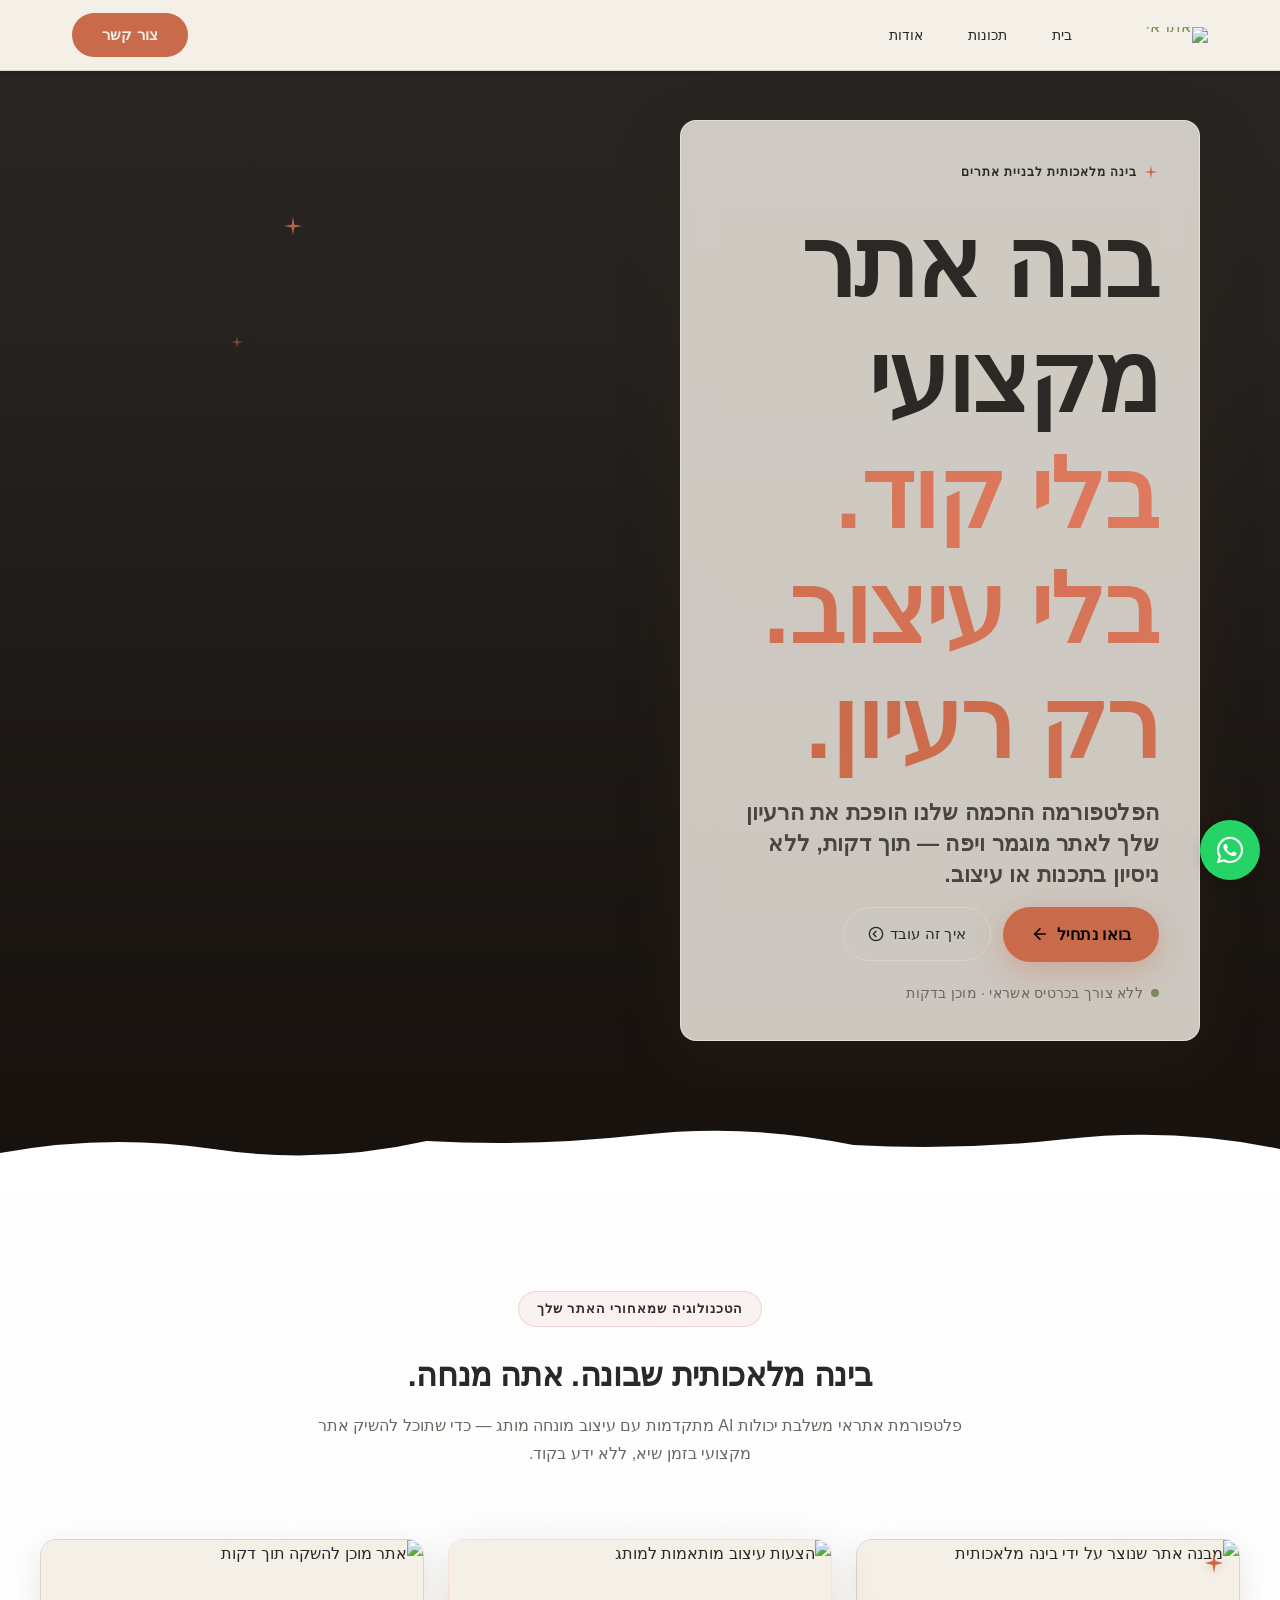
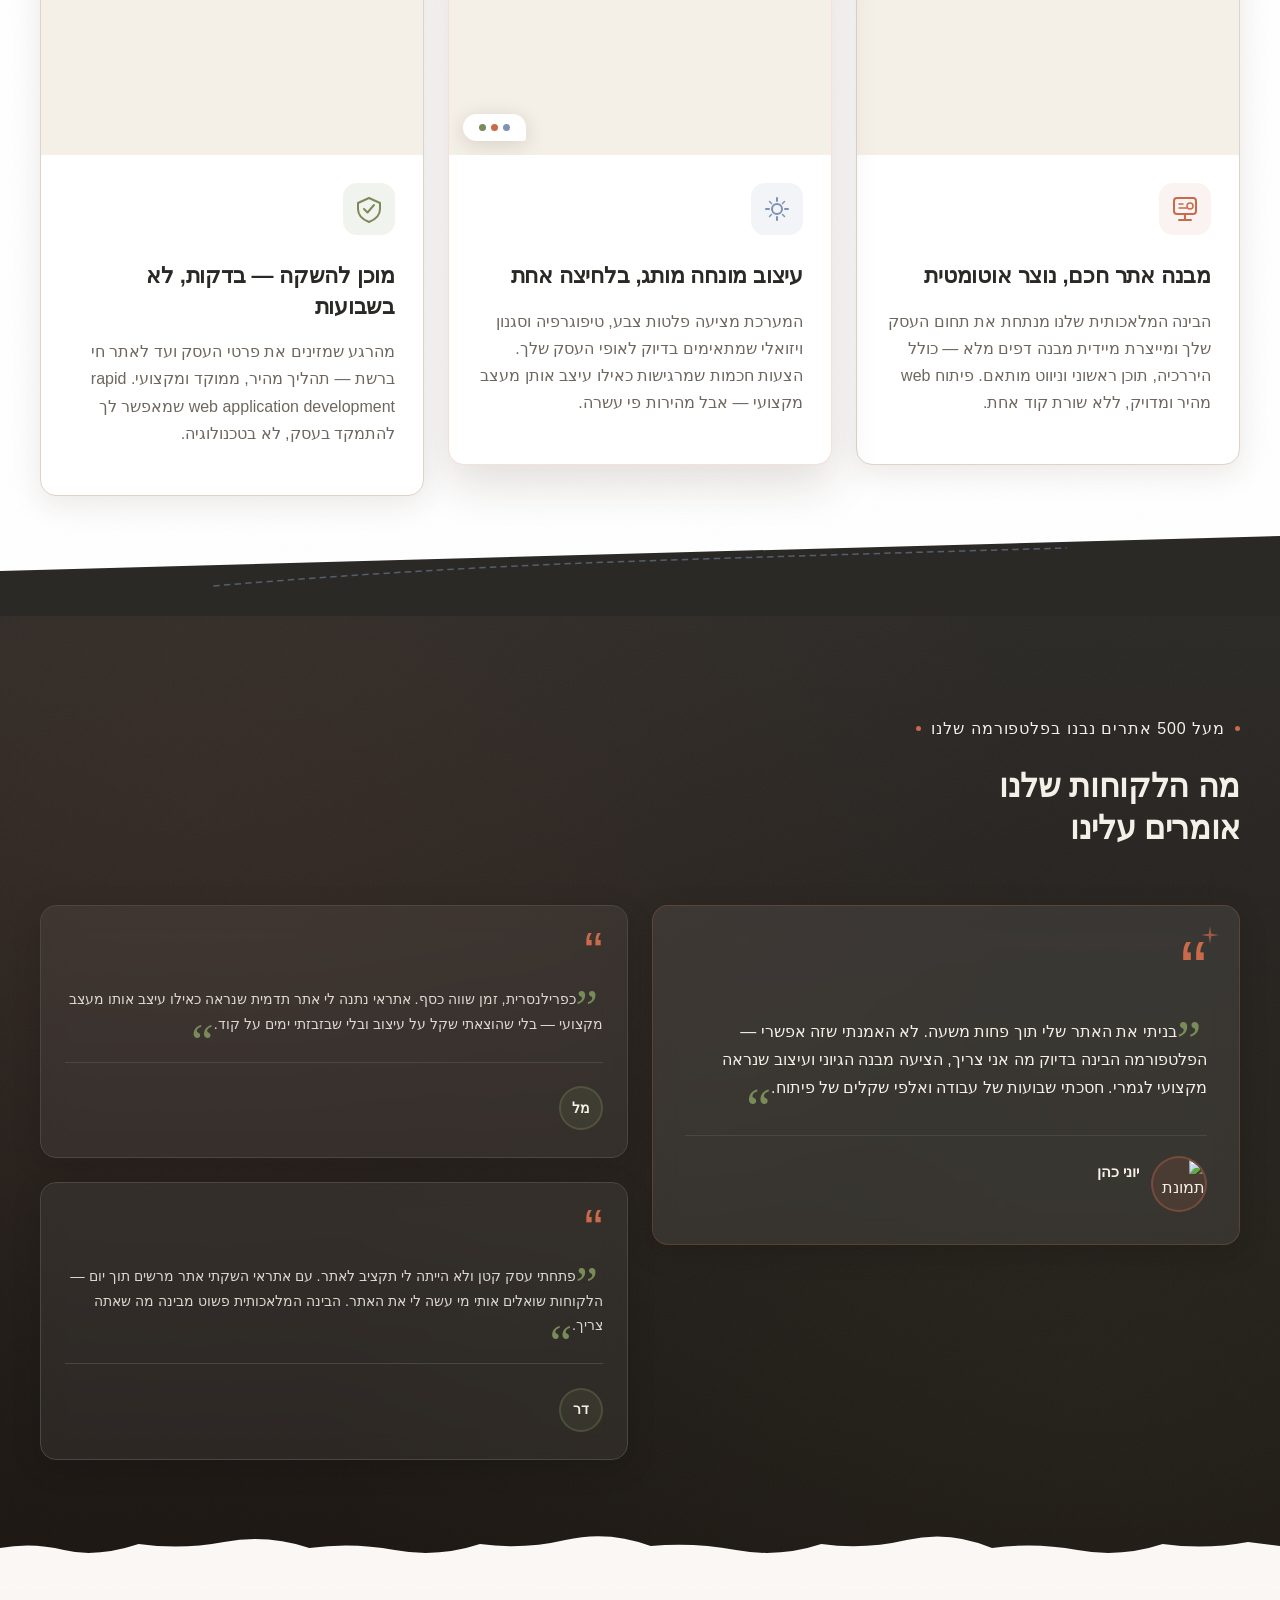
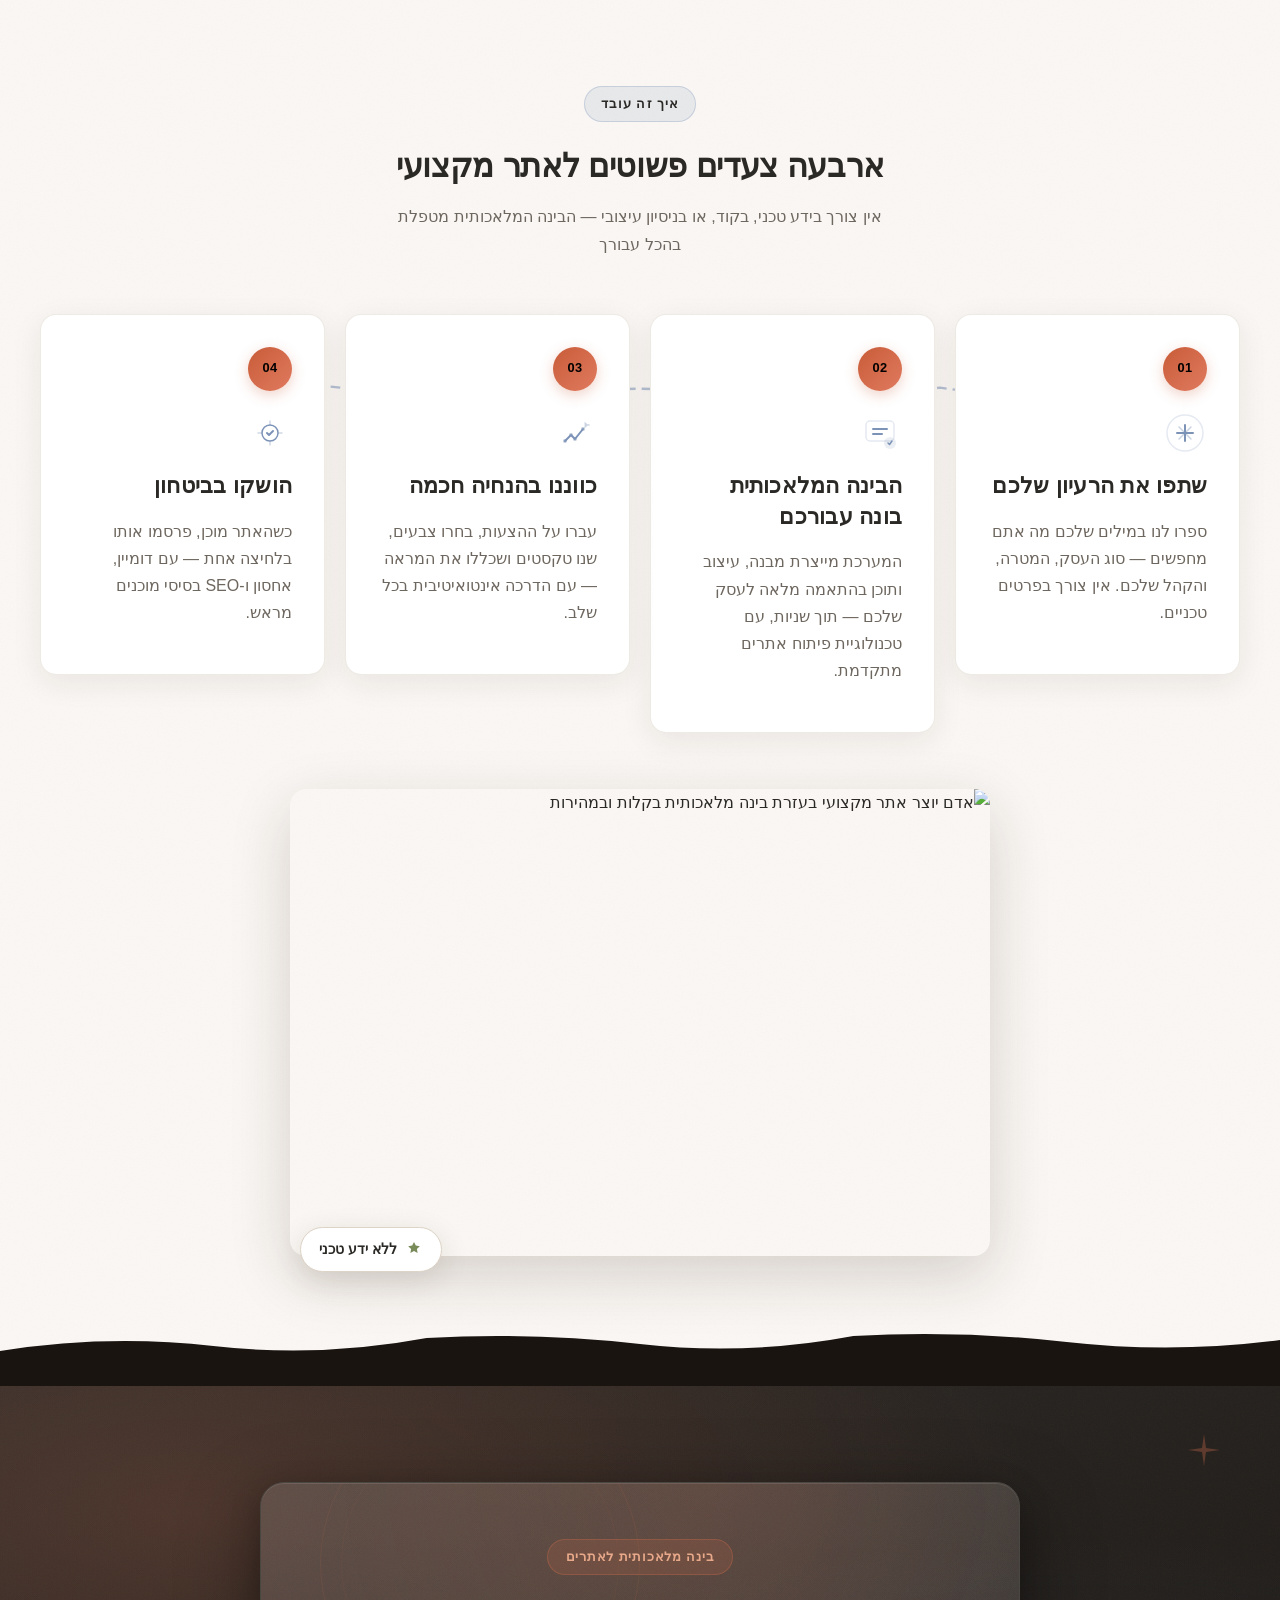
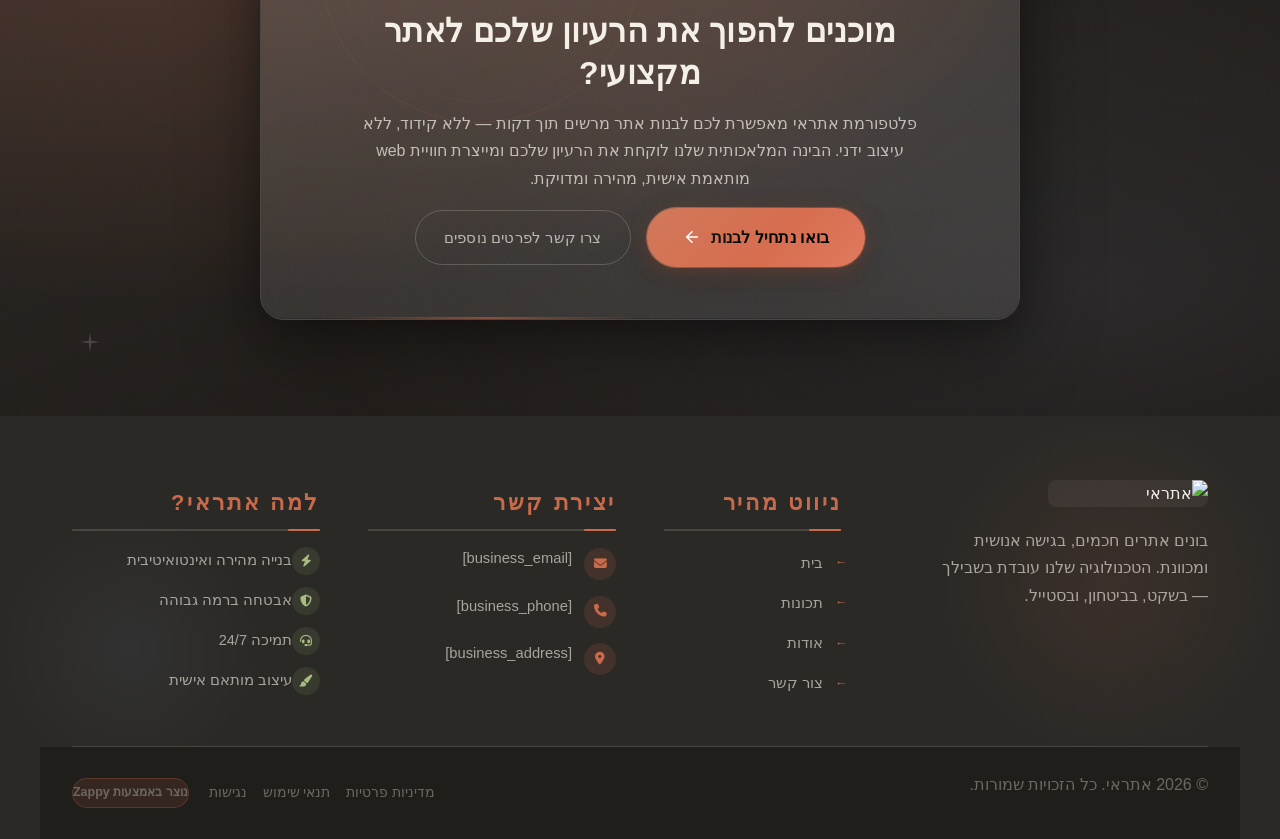
==== public/index.html @ 0da0500b "Background sync: Progressive GitHub Sync" ====
<!doctype html><html dir="rtl" lang="he"><head><meta charset="UTF-8"><meta content="width=device-width,initial-scale=1" name="viewport"><meta content="index, follow" name="robots"><title>angular web development — אתראי</title><meta content="אתראי משנה את עולם פיתוח האתרים עם בינה מלאכותית מתקדמת. צור אתר מקצועי במהירות מדהימה ללא קידוד, ללא עיצוב ידני — פשוט תן לטכנולוגיה לעבוד בשבילך!" name="description"><meta content="angular web development, פיתוח אתרים בינה מלאכותית, יצירת אתר אוטומטית, tech stack for web development, פלטפורמת בניית אתרים" name="keywords"><link href="/assets/favicon.ico" rel="icon" type="image/x-icon"><link href="/assets/favicon-16x16.png" rel="icon" type="image/png" sizes="16x16"><link href="/assets/favicon-32x32.png" rel="icon" type="image/png" sizes="32x32"><link href="/assets/favicon-48x48.png" rel="icon" type="image/png" sizes="48x48"><link href="/assets/favicon-192x192.png" rel="icon" type="image/png" sizes="192x192"><link href="/assets/favicon-512x512.png" rel="icon" type="image/png" sizes="512x512"><link href="/assets/apple-touch-icon.png" rel="apple-touch-icon"><script>!function(){"use strict";var t="c0a4a79d-274f-4b8f-ad15-f17baa7ba962",e="https://api.zappy5.com/api/analytics/track",a=18e5,n=2592e6,o=!0,i=!0,r=!0;var s=function(){var e="zappy_visitor_"+t,a=null;try{if(a=localStorage.getItem(e)){var o=JSON.parse(a),i=Date.now();if(i-o.created<n)return o.lastSeen=i,localStorage.setItem(e,JSON.stringify(o)),o.id}}catch(t){console.warn("Zappy Analytics: LocalStorage not available")}var r="zv_"+Date.now()+"_"+Math.random().toString(36).substr(2,9);try{localStorage.setItem(e,JSON.stringify({id:r,created:Date.now(),lastSeen:Date.now()}))}catch(t){}return r}(),c=function(){var e="zappy_session_"+t,n=null;try{if(n=sessionStorage.getItem(e)){var o=JSON.parse(n),i=Date.now();if(i-o.timestamp<a)return o.timestamp=i,sessionStorage.setItem(e,JSON.stringify(o)),o.id}}catch(t){console.warn("Zappy Analytics: SessionStorage not available")}var r="zs_"+Date.now()+"_"+Math.random().toString(36).substr(2,9);try{sessionStorage.setItem(e,JSON.stringify({id:r,timestamp:Date.now()}))}catch(t){}return r}();function l(a,n){n=n||{};var o={website_id:t,event_type:a,page_path:window.location.pathname,referrer:document.referrer||"direct",visitor_id:s,session_id:c,metadata:n};if(navigator.sendBeacon){var i=new Blob([JSON.stringify(o)],{type:"application/json"});navigator.sendBeacon(e,i)}else fetch(e,{method:"POST",headers:{"Content-Type":"application/json"},body:JSON.stringify(o),keepalive:!0}).catch(function(t){console.warn("Zappy Analytics: Failed to track event",t)})}o&&l("pageview",{title:document.title,url:window.location.href}),i&&document.addEventListener("click",function(t){var e=t.target;if("BUTTON"===e.tagName||e.closest("button")){var a="BUTTON"===e.tagName?e:e.closest("button");l("click",{element:"button",text:a.textContent.trim().substring(0,100),id:a.id||null,class:a.className||null})}else if("A"===e.tagName||e.closest("a")){var n="A"===e.tagName?e:e.closest("a");l("navigation",{element:"link",text:n.textContent.trim().substring(0,100),href:n.href,external:n.hostname!==window.location.hostname})}},!0),r&&document.addEventListener("submit",function(t){var e=t.target;l("form_submit",{form_id:e.id||null,form_name:e.name||null,form_action:e.action||null,form_method:e.method||"GET"})},!0);var d=Date.now();window.addEventListener("beforeunload",function(){l("page_unload",{time_on_page:Math.floor((Date.now()-d)/1e3),page_path:window.location.pathname})}),window.zappyAnalytics={track:l,getVisitorId:function(){return s},getSessionId:function(){return c}}}()</script><meta content="angular web development — אתראי" property="og:title"><meta content="אתראי משנה את עולם פיתוח האתרים עם בינה מלאכותית מתקדמת. צור אתר מקצועי במהירות מדהימה ללא קידוד, ללא עיצוב ידני — פשוט תן לטכנולוגיה לעבוד בשבילך!" property="og:description"><meta content="summary_large_image" name="twitter:card"><meta content="angular web development — אתראי" name="twitter:title"><meta content="אתראי משנה את עולם פיתוח האתרים עם בינה מלאכותית מתקדמת. צור אתר מקצועי במהירות מדהימה ללא קידוד, ללא עיצוב ידני — פשוט תן לטכנולוגיה לעבוד בשבילך!" name="twitter:description"><meta content="website" property="og:type"><meta content="he_IL" property="og:locale"><link href="https://cdnjs.cloudflare.com/ajax/libs/font-awesome/6.4.0/css/all.min.css" rel="stylesheet"><style>.skip-link{position:absolute;top:0;left:0;transform:translateY(-200%);padding:12px 18px;background:var(--bg-dark,#1a1a1a);color:var(--text-light,#fff);font-weight:600;border-radius:0 0 8px 0;z-index:10000}.skip-link:focus{transform:none;outline:2px solid var(--ring,#fff);outline-offset:2px}:focus-visible{outline:2px solid var(--ring,currentColor);outline-offset:3px}</style><link href="/assets/favicon.ico" rel="icon" type="image/x-icon"><link href="/assets/favicon-16x16.png" rel="icon" type="image/png" sizes="16x16"><link href="/assets/favicon-32x32.png" rel="icon" type="image/png" sizes="32x32"><link href="/assets/favicon-48x48.png" rel="icon" type="image/png" sizes="48x48"><link href="/assets/favicon-192x192.png" rel="icon" type="image/png" sizes="192x192"><link href="/assets/favicon-512x512.png" rel="icon" type="image/png" sizes="512x512"><link href="/assets/apple-touch-icon.png" rel="apple-touch-icon"><link href="https://cdn.jsdelivr.net/npm/vanilla-cookieconsent@3/dist/cookieconsent.css" rel="stylesheet"><script src="https://cdn.jsdelivr.net/npm/vanilla-cookieconsent@3/dist/cookieconsent.umd.js"></script><script src="https://cdn.jsdelivr.net/gh/mickidum/acc_toolbar/acctoolbar/acctoolbar.min.js"></script><link href="/styles.css" rel="stylesheet"><style id="zappy-dropdown-submenu-styles">#navMenu li:has(.sub-menu),.nav-menu li:has(.sub-menu),.navbar li:has(.sub-menu),nav li:has(.sub-menu){position:relative}#navMenu .sub-menu,.nav-menu .sub-menu,.navbar .sub-menu,nav .sub-menu{display:block!important;position:absolute!important;top:100%;left:0;min-width:220px;background:#fff;border-radius:8px;box-shadow:0 8px 25px rgba(0,0,0,.15);padding:8px 0;opacity:0;visibility:hidden;transform:translateY(10px);transition:all .3s ease;z-index:1000;list-style:none;pointer-events:none}#navMenu li:hover>.sub-menu,.nav-menu li:hover>.sub-menu,.navbar li:hover>.sub-menu,nav li:hover>.sub-menu{opacity:1!important;visibility:visible!important;transform:translateY(0)!important;pointer-events:auto!important}.sub-menu li{list-style:none;margin:0;padding:0}.sub-menu a{display:block!important;padding:10px 16px!important;color:var(--text-dark,#333)!important;font-weight:500;text-decoration:none;white-space:nowrap;transition:background-color .2s}.sub-menu .zappy-nav-child>a{padding-left:28px!important;font-size:.9em!important;opacity:.85!important}[dir=rtl] .sub-menu .zappy-nav-child>a,html[lang=ar] .sub-menu .zappy-nav-child>a,html[lang=he] .sub-menu .zappy-nav-child>a{padding-left:10px!important;padding-right:28px!important}.sub-menu .zappy-nav-parent>a{font-weight:600!important}.sub-menu a:hover{background-color:#f5f5f5}[dir=rtl] .nav-menu .sub-menu,[dir=rtl] .navbar .sub-menu,[dir=rtl] nav .sub-menu,html[lang=ar] .nav-menu .sub-menu,html[lang=ar] .navbar .sub-menu,html[lang=ar] nav .sub-menu,html[lang=he] .nav-menu .sub-menu,html[lang=he] .navbar .sub-menu,html[lang=he] nav .sub-menu{left:auto!important;right:0!important}.sub-menu:empty,.sub-menu:not(:has(li)):not(:has(> a)),.sub-menu:not(:has(li:not(.zappy-hidden-menu-item))):not(:has(> a)){display:none!important;opacity:0!important;visibility:hidden!important;pointer-events:none!important}li:has(.menu-group-title):hover>.sub-menu{opacity:1!important;visibility:visible!important;transform:translateY(0)!important;pointer-events:auto!important}#navMenu>li>.menu-group-title,.nav-menu>li>.menu-group-title{display:inline-block;padding:.5rem 1rem;cursor:default;user-select:none}@media (max-width:768px){#navMenu .sub-menu,.nav-menu .sub-menu,.navbar .sub-menu,nav .sub-menu{position:static!important;transform:none!important;box-shadow:none!important;background:0 0!important;max-height:0;overflow:hidden;opacity:0;visibility:hidden;transition:max-height .3s ease,opacity .3s ease;padding:0!important;border-radius:0!important}#navMenu .sub-menu.mobile-expanded,.nav-menu .sub-menu.mobile-expanded,.navbar .sub-menu.mobile-expanded{max-height:none!important;overflow-y:visible!important;opacity:1!important;visibility:visible!important;padding:8px 0 8px 16px!important}[dir=rtl] .sub-menu.mobile-expanded,html[lang=he] .sub-menu.mobile-expanded{padding:8px 16px 8px 0!important}#navMenu li:hover>.sub-menu,.nav-menu li:hover>.sub-menu,.navbar li:hover>.sub-menu,nav li:hover>.sub-menu{opacity:0;visibility:hidden;pointer-events:none}#navMenu li>.sub-menu.mobile-expanded,.nav-menu li>.sub-menu.mobile-expanded,.navbar li>.sub-menu.mobile-expanded,nav li>.sub-menu.mobile-expanded{opacity:1!important;visibility:visible!important;pointer-events:auto!important}#navMenu li:has(.sub-menu),.nav-menu li:has(.sub-menu),.navbar li:has(.sub-menu),nav li:has(.sub-menu){display:flex!important;flex-wrap:wrap!important;align-items:center!important;position:relative!important;min-height:44px!important}#navMenu li:has(.sub-menu)>a,.nav-menu li:has(.sub-menu)>a,.navbar li:has(.sub-menu)>a,nav li:has(.sub-menu)>a{flex:1!important;min-width:0!important}#navMenu li:has(.sub-menu)>.menu-group-title,.nav-menu li:has(.sub-menu)>.menu-group-title,.navbar li:has(.sub-menu)>.menu-group-title,nav li:has(.sub-menu)>.menu-group-title{flex:1!important;min-width:0!important;padding:0!important;line-height:inherit!important}#navMenu li:has(.sub-menu)>.sub-menu,.nav-menu li:has(.sub-menu)>.sub-menu,.navbar li:has(.sub-menu)>.sub-menu,nav li:has(.sub-menu)>.sub-menu{flex-basis:100%!important;width:100%!important}#navMenu li:has(.sub-menu)>a [class*=arrow],#navMenu li:has(.sub-menu)>a [class*=chevron],.nav-menu li:has(.sub-menu)>a .fa-angle-down,.nav-menu li:has(.sub-menu)>a .fa-chevron-down,.nav-menu li:has(.sub-menu)>a [class*=arrow],.nav-menu li:has(.sub-menu)>a [class*=chevron],nav li:has(.sub-menu)>a [class*=arrow],nav li:has(.sub-menu)>a [class*=chevron]{display:none!important;visibility:hidden!important}.mobile-submenu-toggle{display:flex!important;align-items:center!important;justify-content:center!important;width:44px!important;height:auto!important;background:0 0!important;border:none!important;cursor:pointer!important;color:var(--text-dark)!important;position:static!important;flex-shrink:0!important;align-self:stretch!important;z-index:2!important;padding:0!important;margin:0!important}.mobile-submenu-toggle::after{content:''!important;width:0!important;height:0!important;border-left:6px solid transparent!important;border-right:6px solid transparent!important;border-top:7px solid currentColor!important;transition:transform .3s ease!important}.mobile-submenu-toggle.expanded::after{transform:rotate(180deg)!important}.sub-menu a{padding:10px 0!important;display:block!important;color:var(--text-dark)!important;white-space:normal!important}.sub-menu .zappy-nav-child>a{padding-left:28px!important;font-size:.9em!important;opacity:.85!important}[dir=rtl] .sub-menu .zappy-nav-child>a,html[lang=ar] .sub-menu .zappy-nav-child>a,html[lang=he] .sub-menu .zappy-nav-child>a{padding-left:0!important;padding-right:28px!important}.sub-menu .zappy-nav-parent>a{font-weight:600!important}#navMenu.active,.nav-menu.active{max-width:100vw!important;overflow-x:hidden!important;box-sizing:border-box!important}.navbar .sub-menu li a,.zappy-products-dropdown .sub-menu a,nav.navbar .sub-menu li a{color:var(--text-dark)!important}}@media (min-width:769px){.mobile-submenu-toggle{display:none!important}}</style><style id="zappy-widget-visibility">html[dir=rtl] .whatsapp-float{right:20px!important;left:auto!important}html:not([dir]) .whatsapp-float,html[dir=ltr] .whatsapp-float{left:20px!important;right:auto!important}html[dir=rtl] #mic-access-tool-general-button,html[dir=rtl] #mic-init-access-tool #mic-access-tool-general-button,html[dir=rtl] #mic-init-access-tool .mic-access-tool-general-button,html[dir=rtl] ._access-icon,html[dir=rtl] .mic-access-tool-general-button{left:20px!important;right:auto!important}html:not([dir]) #mic-access-tool-general-button,html:not([dir]) #mic-init-access-tool #mic-access-tool-general-button,html:not([dir]) #mic-init-access-tool .mic-access-tool-general-button,html:not([dir]) ._access-icon,html:not([dir]) .mic-access-tool-general-button,html[dir=ltr] #mic-access-tool-general-button,html[dir=ltr] #mic-init-access-tool #mic-access-tool-general-button,html[dir=ltr] #mic-init-access-tool .mic-access-tool-general-button,html[dir=ltr] ._access-icon,html[dir=ltr] .mic-access-tool-general-button{right:20px!important;left:auto!important}@media (max-width:768px){.whatsapp-float{display:flex!important}}@media (min-width:769px){.whatsapp-float{display:flex!important}}@media (max-width:768px){#mic-access-tool-general-button,#mic-init-access-tool #mic-access-tool-general-button,#mic-init-access-tool .mic-access-tool-general-button,._access-icon,.mic-access-tool-general-button{display:flex!important;visibility:visible!important;opacity:1!important;pointer-events:auto!important}#mic-access-tool-box.opened-mic-access-tool,#mic-init-access-tool #mic-access-tool-box.opened-mic-access-tool,.mic-access-tool-box.opened-mic-access-tool{visibility:visible!important;opacity:1!important;pointer-events:auto!important}}@media (min-width:769px){#mic-access-tool-general-button,#mic-init-access-tool #mic-access-tool-general-button,#mic-init-access-tool .mic-access-tool-general-button,._access-icon,.mic-access-tool-general-button{display:flex!important;visibility:visible!important;opacity:1!important;pointer-events:auto!important}#mic-access-tool-box.opened-mic-access-tool,#mic-init-access-tool #mic-access-tool-box.opened-mic-access-tool,.mic-access-tool-box.opened-mic-access-tool{visibility:visible!important;opacity:1!important;pointer-events:auto!important}}</style></head><body><a href="#main" class="skip-link">דלג לתוכן הראשי</a><nav class="navbar" dir="rtl"><button aria-label="Menu" class="mobile-toggle" id="mobileToggle"><svg viewBox="0 0 24 24" class="hamburger-icon" width="24" height="24" fill="none"><path d="M3 12h18M3 6h18M3 18h18" stroke="currentColor" stroke-width="2" stroke-linecap="round"></path></svg> <svg viewBox="0 0 24 24" class="close-icon" width="24" height="24" fill="none" style="display:none"><path d="M18 6L6 18M6 6l12 12" stroke="currentColor" stroke-width="2" stroke-linecap="round"></path></svg></button> <button aria-label="Call" class="phone-header-btn" data-phone=""><svg viewBox="0 0 24 24" width="20" height="20" fill="currentColor"><path d="M22 16.92v3a2 2 0 0 1-2.18 2 19.79 19.79 0 0 1-8.63-3.07 19.5 19.5 0 0 1-6-6 19.79 19.79 0 0 1-3.07-8.67A2 2 0 0 1 4.11 2h3a2 2 0 0 1 2 1.72 12.84 12.84 0 0 0 .7 2.81 2 2 0 0 1-.45 2.11L8.09 9.91a16 16 0 0 0 6 6l1.27-1.27a2 2 0 0 1 2.11-.45 12.84 12.84 0 0 0 2.81.7A2 2 0 0 1 22 16.92z"></path></svg></button><div class="nav-container"><div class="nav-right-group"><div class="nav-brand"><a href="/" class="logo-link"><img alt="אתראי" src="/assets/site-----image-1.webp" class="logo"></a></div><ul class="nav-menu" id="navMenu"><li><a href="/">בית</a></li><li><a href="/features">תכונות</a></li><li><a href="/about">אודות</a></li></ul></div><div class="nav-cta-container"><a href="/contact" class="nav-cta-btn">צור קשר</a></div></div></nav><script>window.addEventListener("load",function(){const e=document.querySelector(".navbar, nav, header");if(!e)return void console.log("[Navbar] Navbar element not found");let t=document.getElementById("mobileToggle")||document.querySelector(".mobile-toggle")||document.querySelector(".hamburger")||document.querySelector(".hamburger-menu")||document.querySelector(".menu-toggle")||document.querySelector(".burger-menu")||document.querySelector('[aria-label="Menu"]')||document.querySelector('[aria-label="תפריט"]');const n=document.querySelector(".phone-header-btn"),o=window.getComputedStyle(e);let r=o.backgroundColor;if(console.log("[Navbar] Initial navbar background:",r),"transparent"===r||"rgba(0, 0, 0, 0)"===r||r.startsWith("rgba")&&r.includes(", 0)")){const e=o.backgroundImage;if(e&&"none"!==e)console.log("[Navbar] Navbar has background image/gradient, using dark text"),r="rgb(240, 240, 240)";else{const e=window.getComputedStyle(document.body).backgroundColor;console.log("[Navbar] Navbar transparent, using body background:",e),r=e}}const a=r.match(/\d+/g);if(a&&a.length>=3){const e=(.299*parseInt(a[0])+.587*parseInt(a[1])+.114*parseInt(a[2]))/255;console.log("[Navbar] Mobile button colors preserved from Claude CSS (luminance:",e.toFixed(2)+")");const o=document.createElement("style");o.id="zappy-mobile-nav-fix";document.documentElement.lang;document.documentElement.dir,o.textContent='\n        /* Hide mobile buttons on desktop, show only on mobile */\n        @media (min-width: 769px) {\n          .mobile-toggle,\n          .phone-header-btn {\n            display: none !important;\n          }\n        }\n        \n        /* Show and position mobile buttons correctly on mobile */\n        @media (max-width: 768px) {\n          .navbar,\n          nav.navbar {\n            min-height: 70px !important;\n          }\n\n          .mobile-toggle,\n          .phone-header-btn {\n            position: absolute !important;\n            top: 0 !important;\n            bottom: 0 !important;\n            margin-top: auto !important;\n            margin-bottom: auto !important;\n            transform: none !important;\n            z-index: 1001 !important;\n            display: flex !important;\n            align-items: center !important;\n            justify-content: center !important;\n            width: 36px !important;\n            height: 36px !important;\n            border-radius: 50% !important;\n            border: none !important;\n            cursor: pointer !important;\n            padding: 6px !important;\n            background: none !important;\n            color: var(--nav-text, var(--text-dark)) !important;\n            touch-action: manipulation !important;\n            -webkit-tap-highlight-color: transparent !important;\n          }\n\n          html[data-zappy-site-type="ecommerce"] .phone-header-btn,\n          body[data-zappy-site-type="ecommerce"] .phone-header-btn,\n          html[data-zappy-site-type="ecommerce"] header .phone-header-btn,\n          html[data-zappy-site-type="ecommerce"] nav .phone-header-btn {\n            display: none !important;\n            visibility: hidden !important;\n            width: 0 !important;\n            height: 0 !important;\n            min-width: 0 !important;\n            overflow: hidden !important;\n          }\n          \n          /* LTR positioning (default): hamburger LEFT, phone RIGHT */\n          html:not([dir="rtl"]):not([lang="he"]):not([lang="ar"]) .mobile-toggle,\n          html[dir="ltr"] .mobile-toggle {\n            left: 12px !important;\n            right: auto !important;\n          }\n          html:not([dir="rtl"]):not([lang="he"]):not([lang="ar"]) .phone-header-btn,\n          html[dir="ltr"] .phone-header-btn {\n            right: 12px !important;\n            left: auto !important;\n          }\n          \n          /* RTL positioning: hamburger RIGHT, phone LEFT */\n          html[dir="rtl"] .mobile-toggle,\n          html[lang="he"] .mobile-toggle,\n          html[lang="ar"] .mobile-toggle {\n            right: 12px !important;\n            left: auto !important;\n          }\n          html[dir="rtl"] .phone-header-btn,\n          html[lang="he"] .phone-header-btn,\n          html[lang="ar"] .phone-header-btn {\n            left: 12px !important;\n            right: auto !important;\n          }\n          \n          /* CRITICAL: Ensure nav-container has min-height on mobile */\n          /* All children are positioned absolutely/fixed on mobile, so height:auto collapses to 0 */\n          .nav-container {\n            min-height: 70px !important;\n            position: relative !important;\n          }\n          \n          /* Ensure SVG icons are properly sized and inherit color */\n          .mobile-toggle svg,\n          .phone-header-btn svg {\n            width: 24px !important;\n            height: 24px !important;\n            /* Don\'t force display - let JavaScript control hamburger/close toggle */\n          }\n          \n          /* Reset nav-cta-container on mobile - remove desktop box-shadow/padding */\n          /* that creates a visible ghost box when CTA button is hidden */\n          .nav-cta-container {\n            box-shadow: none !important;\n            padding: 0 !important;\n          }\n          \n          /* Hide nav-cta-container entirely on mobile when there\'s no lang-switcher */\n          /* (only the CTA button is inside, and it\'s hidden on mobile) */\n          .nav-cta-container:not(:has(.lang-switcher)) {\n            display: none !important;\n          }\n          \n          /* CRITICAL: Prevent hero image fade gradient from bleeding over headline text */\n          /* The .image-fade-gradient has bottom: -30px (extends below parent) */\n          /* On mobile stacked layout, this overlaps the h1 text below the image */\n          .hero-image-column {\n            overflow: hidden !important;\n          }\n          .image-fade-gradient {\n            bottom: 0 !important;\n          }\n          \n          /* Hide desktop language switcher on mobile - hamburger menu handles it */\n          /* High specificity to override stored CSS */\n          .lang-switcher,\n          .nav-cta-container .lang-switcher,\n          .nav-container .lang-switcher,\n          .navbar .lang-switcher,\n          .navbar .nav-cta-container .lang-switcher {\n            display: none !important;\n          }\n        }\n      ';const r=document.getElementById("zappy-mobile-nav-fix");r&&r.remove(),document.head.appendChild(o),console.log("[Navbar] Critical CSS injected for mobile nav positioning");const i=window.innerWidth<=768;if(t){const e=t.querySelector(".hamburger-icon"),n=t.querySelector(".close-icon");e&&(e.style.setProperty("width","24px","important"),e.style.setProperty("height","24px","important"),e.style.setProperty("display","block","important")),n&&(n.style.setProperty("width","24px","important"),n.style.setProperty("height","24px","important"),n.style.setProperty("display","none","important")),i?(t.style.setProperty("position","absolute","important"),t.style.setProperty("top","0","important"),t.style.setProperty("bottom","0","important"),t.style.setProperty("margin-top","auto","important"),t.style.setProperty("margin-bottom","auto","important"),t.style.setProperty("transform","none","important"),t.style.setProperty("z-index","1001","important"),t.style.removeProperty("left"),t.style.removeProperty("right"),console.log("[Navbar] Mobile toggle positioning applied (mobile viewport)")):(t.style.removeProperty("position"),t.style.removeProperty("top"),t.style.removeProperty("transform"),t.style.removeProperty("z-index"),t.style.removeProperty("left"),t.style.removeProperty("right"),console.log("[Navbar] Desktop viewport - cleared mobile toggle inline positioning"))}if(n){const e=n.querySelector("svg");e&&(e.style.width="24px",e.style.height="24px",e.setAttribute("width","24"),e.setAttribute("height","24")),i?(n.style.setProperty("position","absolute","important"),n.style.setProperty("top","0","important"),n.style.setProperty("bottom","0","important"),n.style.setProperty("margin-top","auto","important"),n.style.setProperty("margin-bottom","auto","important"),n.style.setProperty("transform","none","important"),n.style.setProperty("z-index","1001","important"),n.style.removeProperty("left"),n.style.removeProperty("right"),console.log("[Navbar] Phone button positioning applied (mobile viewport)")):(n.style.removeProperty("position"),n.style.removeProperty("top"),n.style.removeProperty("transform"),n.style.removeProperty("z-index"),n.style.removeProperty("left"),n.style.removeProperty("right"),console.log("[Navbar] Desktop viewport - cleared phone button inline positioning"))}}else console.log("[Navbar] Could not parse background color:",r);t=document.getElementById("mobileToggle")||document.querySelector(".mobile-toggle")||document.querySelector(".hamburger")||document.querySelector(".hamburger-menu")||document.querySelector(".menu-toggle")||document.querySelector(".burger-menu")||document.querySelector('[aria-label="Menu"]')||document.querySelector('[aria-label="תפריט"]');const i=document.getElementById("navMenu")||document.querySelector(".nav-menu")||document.querySelector(".nav-links")||document.querySelector("nav ul:not(.submenu)");if(!t||!i)return void console.log("[Navbar] Mobile toggle or menu not found:",{toggle:!!t,menu:!!i});i.id||(i.id="navMenu"),console.log("[Navbar] Initializing mobile menu...");const l=t.cloneNode(!0);t.parentNode.replaceChild(l,t);var s=0;function p(e){var t=Date.now();t-s<300||(s=t,function(e){e.preventDefault(),e.stopPropagation();const t=l.querySelector(".hamburger-icon"),n=l.querySelector(".close-icon");i.classList.contains("active")?(i.classList.remove("active"),t&&t.style.setProperty("display","block","important"),n&&n.style.setProperty("display","none","important"),document.body.style.overflow="",console.log("[Navbar] Menu closed")):(i.classList.add("active"),t&&t.style.setProperty("display","none","important"),n&&n.style.setProperty("display","block","important"),document.body.style.overflow="hidden",console.log("[Navbar] Menu opened"))}(e))}l.addEventListener("click",p),l.addEventListener("touchend",p),i.querySelectorAll("a").forEach(function(e){e.addEventListener("click",function(){if("#"===this.getAttribute("href"))return;const e=l.querySelector(".hamburger-icon"),t=l.querySelector(".close-icon");i.classList.remove("active"),e&&e.style.setProperty("display","block","important"),t&&t.style.setProperty("display","none","important"),document.body.style.overflow="",console.log("[Navbar] Menu closed (link clicked)")})});var m=i.querySelectorAll(".dropdown-toggle");m.forEach(function(e){e.addEventListener("click",function(e){e.preventDefault(),e.stopPropagation();var t=this.closest(".nav-dropdown");t&&(t.parentNode.querySelectorAll(".nav-dropdown.open").forEach(function(e){e!==t&&e.classList.remove("open")}),t.classList.toggle("open"),console.log("[Navbar] Dropdown toggled:",t.classList.contains("open")?"open":"closed"))})}),document.addEventListener("click",function(e){e.target.closest(".nav-dropdown")||document.querySelectorAll(".nav-dropdown.open").forEach(function(e){e.classList.remove("open")})}),console.log("[Navbar] Dropdown handlers initialized for "+m.length+" dropdowns"),n&&n.addEventListener("click",function(){const e=document.querySelectorAll('a[href^="tel:"]'),t=e.length>0?e[0].getAttribute("href").replace("tel:",""):"[business_phone]";window.location.href="tel:"+t,console.log("[Navbar] Phone button clicked")}),console.log("[Navbar] Mobile menu initialized successfully")})</script><main id="main"><section class="index-hero-section" data-band-index="0" data-layout-spec="בית-hero" dir="rtl" data-hero-type="fullscreen-scrim"><div class="index-hero-bg" aria-hidden="true"><img alt="סביבת עבודה יצירתית עם מחשב נייד המציג עיצוב אתר מודרני" src="/assets/site-index-hero-image-1.webp" data-context="Warm editorial workspace scene: a wooden desk bathed in soft golden-hour sunlight with a laptop showing a beautiful modern website UI, a notebook, a warm coffee mug, shallow depth of field, muted warm tones, tactile textures, creative professional environment, technology and web development context, photorealistic, cinematic composition" data-placeholder="index-hero-image-1" height="900" loading="eager" width="1440" class="index-hero-bg-img" data-hero-bg="true" fetchpriority="high"></div><div class="index-hero-scrim" aria-hidden="true"></div><svg viewBox="0 0 24 24" aria-hidden="true" xmlns="http://www.w3.org/2000/svg" data-no-icon-edit="true" class="index-hero-sparkle index-hero-sparkle-1" height="22" width="22"><path d="M12 2 L13.5 10.5 L22 12 L13.5 13.5 L12 22 L10.5 13.5 L2 12 L10.5 10.5 Z" fill="#C96A4A" opacity="0.9"></path></svg> <svg viewBox="0 0 24 24" aria-hidden="true" xmlns="http://www.w3.org/2000/svg" data-no-icon-edit="true" class="index-hero-sparkle index-hero-sparkle-2" height="14" width="14"><path d="M12 2 L13.5 10.5 L22 12 L13.5 13.5 L12 22 L10.5 13.5 L2 12 L10.5 10.5 Z" fill="#C96A4A" opacity="0.6"></path></svg><div class="index-hero-container"><div class="index-hero-card"><span class="index-hero-label"><svg viewBox="0 0 24 24" aria-hidden="true" xmlns="http://www.w3.org/2000/svg" data-no-icon-edit="true" height="16" width="16" fill="none" style="display:inline-block;vertical-align:middle"><path d="M12 2 L13.5 10.5 L22 12 L13.5 13.5 L12 22 L10.5 13.5 L2 12 L10.5 10.5 Z" fill="#C96A4A"></path></svg> בינה מלאכותית לבניית אתרים</span><h1 class="index-hero-h1">בנה אתר מקצועי<br><span class="index-hero-h1-accent">בלי קוד. בלי עיצוב. רק רעיון.</span></h1><h3 class="index-hero-subtitle">הפלטפורמה החכמה שלנו הופכת את הרעיון שלך לאתר מוגמר ויפה — תוך דקות, ללא ניסיון בתכנות או עיצוב.</h3><div class="index-hero-ctas"><a href="/contact" class="index-hero-btn-primary">בואו נתחיל <svg viewBox="0 0 24 24" aria-hidden="true" data-no-icon-edit="true" height="18" width="18" fill="none" stroke="currentColor" stroke-linecap="round" stroke-linejoin="round" stroke-width="2.2"><line x1="19" x2="5" y1="12" y2="12"></line><polyline points="12 19 5 12 12 5"></polyline></svg> </a><a href="/features" class="index-hero-btn-secondary">איך זה עובד <svg viewBox="0 0 24 24" aria-hidden="true" data-no-icon-edit="true" height="16" width="16" fill="none" stroke="currentColor" stroke-linecap="round" stroke-linejoin="round" stroke-width="2"><circle cx="12" cy="12" r="10"></circle><polyline points="12 8 8 12 12 16"></polyline></svg></a></div><div class="index-hero-trust"><span class="index-hero-trust-dot"></span> <small>ללא צורך בכרטיס אשראי · מוכן בדקות</small></div></div></div><div class="index-hero-divider-wrapper" aria-hidden="true"><svg viewBox="0 0 1440 90" aria-hidden="true" xmlns="http://www.w3.org/2000/svg" data-no-icon-edit="true" preserveAspectRatio="none"><path d="M0,90 L0,48 Q120,28 240,44 T480,36 Q600,42 720,30 T960,40 Q1080,46 1200,34 T1440,44 L1440,90 Z" fill="#FFFFFF"></path></svg></div></section><section class="index-features-section" data-band-index="1" data-layout-spec="בית-features" dir="rtl"><div class="index-features-texture" aria-hidden="true"></div><div class="index-features-container"><div class="index-features-intro"><span class="index-features-eyebrow">הטכנולוגיה שמאחורי האתר שלך</span><h2 class="index-features-title">בינה מלאכותית שבונה. אתה מנחה.</h2><p class="index-features-subtitle">פלטפורמת אתראי משלבת יכולות AI מתקדמות עם עיצוב מונחה מותג — כדי שתוכל להשיק אתר מקצועי בזמן שיא, ללא ידע בקוד.</p></div><div class="index-features-grid"><article class="index-features-card index-features-card--left"><div class="index-features-card-image-wrap"><img alt="מבנה אתר שנוצר על ידי בינה מלאכותית" src="/assets/site-index-features-image-1.webp" data-context="A clean UI screenshot showing an AI-generated website structure wireframe on a warm cream background — minimal, modern, with labeled content blocks and a soft terracotta highlight on the active section. Feels approachable and intelligent, not technical." data-placeholder="index-features-image-1" height="320" loading="lazy" width="560" decoding="async"> <svg viewBox="0 0 22 22" aria-hidden="true" xmlns="http://www.w3.org/2000/svg" data-no-icon-edit="true" class="index-features-sparkle" height="22" width="22" fill="none"><path d="M11 1 L12.5 9 L20 11 L12.5 13 L11 21 L9.5 13 L2 11 L9.5 9 Z" fill="#C96A4A"></path></svg></div><div class="index-features-card-body"><div class="index-features-card-icon"><svg viewBox="0 0 28 28" xmlns="http://www.w3.org/2000/svg" height="28" width="28" fill="none" data-element-type="icon" data-icon-type="svg"><rect height="16" rx="3" stroke="currentColor" stroke-width="2" width="22" x="3" y="3"></rect><path d="M8 25h12M14 19v6" stroke="currentColor" stroke-width="2" stroke-linecap="round"></path><path d="M8 9h4M8 13h8" stroke="currentColor" stroke-width="1.5" stroke-linecap="round"></path><circle cx="19" cy="11" r="3" stroke="currentColor" stroke-width="1.5"></circle></svg></div><h3 class="index-features-card-title">מבנה אתר חכם, נוצר אוטומטית</h3><p class="index-features-card-text">הבינה המלאכותית שלנו מנתחת את תחום העסק שלך ומייצרת מיידית מבנה דפים מלא — כולל היררכיה, תוכן ראשוני וניווט מותאם. פיתוח web מהיר ומדויק, ללא שורת קוד אחת.</p></div></article><article class="index-features-card index-features-card--center"><div class="index-features-card-image-wrap"><img alt="הצעות עיצוב מותאמות למותג" src="/assets/site-index-features-image-2.webp" data-context="A warm UI panel showing brand color palette swatches, font pairings, and style suggestions displayed on a soft cream card interface. The design feels editorial and curated, with dusty blue and terracotta tones visible in the palette chips. Approachable, not overwhelming." data-placeholder="index-features-image-2" height="320" loading="lazy" width="560" decoding="async"><div class="index-features-chat-bubble" aria-hidden="true"><span></span><span></span><span></span></div></div><div class="index-features-card-body"><div class="index-features-card-icon index-features-card-icon--accent"><svg viewBox="0 0 28 28" xmlns="http://www.w3.org/2000/svg" height="28" width="28" fill="none" data-element-type="icon" data-icon-type="svg"><circle cx="14" cy="14" r="5" stroke="currentColor" stroke-width="2"></circle><path d="M14 3v3M14 22v3M3 14h3M22 14h3" stroke="currentColor" stroke-width="2" stroke-linecap="round"></path><path d="M6.5 6.5l2 2M19.5 19.5l2 2M6.5 21.5l2-2M19.5 8.5l2-2" stroke="currentColor" stroke-width="1.5" stroke-linecap="round"></path></svg></div><h3 class="index-features-card-title">עיצוב מונחה מותג, בלחיצה אחת</h3><p class="index-features-card-text">המערכת מציעה פלטות צבע, טיפוגרפיה וסגנון ויזואלי שמתאימים בדיוק לאופי העסק שלך. הצעות חכמות שמרגישות כאילו עיצב אותן מעצב מקצועי — אבל מהירות פי עשרה.</p></div></article><article class="index-features-card index-features-card--right"><div class="index-features-card-image-wrap"><img alt="אתר מוכן להשקה תוך דקות" src="/assets/site-index-features-image-3.webp" data-context="A polished website preview on a laptop screen, showing a finished professional homepage with a hero section, clean navigation, and warm cream tones. The laptop sits on a minimal desk surface. The image conveys speed, completion, and professional quality — ready to launch." data-placeholder="index-features-image-3" height="320" loading="lazy" width="560" decoding="async"></div><div class="index-features-card-body"><div class="index-features-card-icon index-features-card-icon--olive"><svg viewBox="0 0 28 28" xmlns="http://www.w3.org/2000/svg" height="28" width="28" fill="none" data-element-type="icon" data-icon-type="svg"><path d="M14 3L25 8v6c0 6-4.5 10.5-11 13C7.5 24.5 3 20 3 14V8L14 3z" stroke="currentColor" stroke-width="2" stroke-linejoin="round"></path><path d="M9 14l3.5 3.5L19 10" stroke="currentColor" stroke-width="2" stroke-linecap="round" stroke-linejoin="round"></path></svg></div><h3 class="index-features-card-title">מוכן להשקה — בדקות, לא בשבועות</h3><p class="index-features-card-text">מהרגע שמזינים את פרטי העסק ועד לאתר חי ברשת — תהליך מהיר, ממוקד ומקצועי. rapid web application development שמאפשר לך להתמקד בעסק, לא בטכנולוגיה.</p></div></article></div></div><div class="index-features-divider-wrapper" aria-hidden="true"><svg viewBox="0 0 1200 100" aria-hidden="true" xmlns="http://www.w3.org/2000/svg" data-no-icon-edit="true" class="index-features-connector" preserveAspectRatio="none"><path d="M0,100 L0,55 L1200,20 L1200,100 Z" fill="#2B2926"></path><path d="M200,70 Q400,52 600,45 Q800,38 1000,32" stroke="var(--secondary)" stroke-width="1.5" opacity="0.5" fill="#2B2926" stroke-dasharray="6 4"></path></svg></div></section><section class="index-testimonials-section" data-band-index="2" data-layout-spec="בית-testimonials" dir="rtl"><div class="index-testimonials-section__texture" aria-hidden="true"></div><div class="index-testimonials-section__container"><div class="index-testimonials-section__header"><p class="index-testimonials-section__trust-line"><span class="index-testimonials-section__trust-dot" aria-hidden="true"></span> מעל 500 אתרים נבנו בפלטפורמה שלנו <span class="index-testimonials-section__trust-dot" aria-hidden="true"></span></p><h2 class="index-testimonials-section__title">מה הלקוחות שלנו<br>אומרים עלינו</h2></div><div class="index-testimonials-section__grid"><article class="index-testimonials-section__card index-testimonials-section__card--large"><div class="index-testimonials-section__quote-mark" aria-hidden="true">“</div><blockquote class="index-testimonials-section__quote">בניתי את האתר שלי תוך פחות משעה. לא האמנתי שזה אפשרי — הפלטפורמה הבינה בדיוק מה אני צריך, הציעה מבנה הגיוני ועיצוב שנראה מקצועי לגמרי. חסכתי שבועות של עבודה ואלפי שקלים של פיתוח.</blockquote><footer class="index-testimonials-section__author"><div class="index-testimonials-section__avatar" aria-hidden="true"><img alt="תמונת פרופיל של יוני כהן" src="/assets/site-index-testimonials-image-1.webp" data-context="Abstract warm identity marker for a startup founder testimonial — a soft circular portrait illustration in warm terracotta and cream tones, minimal and modern, suitable for a dark charcoal background, technology web development context" data-placeholder="index-testimonials-image-1" height="56" loading="lazy" width="56" decoding="async"></div><div class="index-testimonials-section__author-info"><strong class="index-testimonials-section__author-name">יוני כהן</strong> <span class="index-testimonials-section__author-role">מייסד סטארטאפ, TechFlow</span></div></footer><svg viewBox="0 0 18 18" aria-hidden="true" xmlns="http://www.w3.org/2000/svg" data-no-icon-edit="true" class="index-testimonials-section__sparkle" height="18" width="18" fill="none"><path d="M9 0 L10.2 7.8 L18 9 L10.2 10.2 L9 18 L7.8 10.2 L0 9 L7.8 7.8 Z" fill="#C96A4A" opacity="0.7"></path></svg></article><div class="index-testimonials-section__stack"><article class="index-testimonials-section__card index-testimonials-section__card--small"><div class="index-testimonials-section__quote-mark index-testimonials-section__quote-mark--sm" aria-hidden="true">“</div><blockquote class="index-testimonials-section__quote index-testimonials-section__quote--sm">כפרילנסרית, זמן שווה כסף. אתראי נתנה לי אתר תדמית שנראה כאילו עיצב אותו מעצב מקצועי — בלי שהוצאתי שקל על עיצוב ובלי שבזבזתי ימים על קוד.</blockquote><footer class="index-testimonials-section__author"><div class="index-testimonials-section__avatar index-testimonials-section__avatar--sm" aria-hidden="true"><span class="index-testimonials-section__avatar-initials">מל</span></div><div class="index-testimonials-section__author-info"><strong class="index-testimonials-section__author-name">מלי שרון</strong> <span class="index-testimonials-section__author-role">פרילנסרית, עיצוב גרפי</span></div></footer></article><article class="index-testimonials-section__card index-testimonials-section__card--small"><div class="index-testimonials-section__quote-mark index-testimonials-section__quote-mark--sm" aria-hidden="true">“</div><blockquote class="index-testimonials-section__quote index-testimonials-section__quote--sm">פתחתי עסק קטן ולא הייתה לי תקציב לאתר. עם אתראי השקתי אתר מרשים תוך יום — הלקוחות שואלים אותי מי עשה לי את האתר. הבינה המלאכותית פשוט מבינה מה שאתה צריך.</blockquote><footer class="index-testimonials-section__author"><div class="index-testimonials-section__avatar index-testimonials-section__avatar--sm" aria-hidden="true"><span class="index-testimonials-section__avatar-initials">דר</span></div><div class="index-testimonials-section__author-info"><strong class="index-testimonials-section__author-name">דרור לוי</strong> <span class="index-testimonials-section__author-role">בעל עסק קטן, שיפוצים ובנייה</span></div></footer></article></div></div></div><div class="index-testimonials-section__divider-wrapper"><svg viewBox="0 0 1200 90" aria-hidden="true" xmlns="http://www.w3.org/2000/svg" data-no-icon-edit="true" preserveAspectRatio="none"><path d="M0,90 L0,48 Q30,42 60,50 T130,44 Q170,50 210,42 T290,48 Q330,42 370,50 T450,44 Q490,50 530,40 T610,46 Q650,42 690,50 T770,44 Q810,50 850,40 T930,48 Q970,42 1010,50 T1090,44 Q1130,50 1170,42 L1200,46 L1200,90 Z" fill="#FAF7F4"></path></svg></div></section><section class="index-process-section" data-band-index="3" data-layout-spec="בית-process" dir="rtl"><div class="index-process-texture" aria-hidden="true"></div><div class="index-process-container"><div class="index-process-header"><span class="index-process-badge">איך זה עובד</span><h2 class="index-process-title">ארבעה צעדים פשוטים לאתר מקצועי</h2><p class="index-process-subtitle">אין צורך בידע טכני, בקוד, או בניסיון עיצובי — הבינה המלאכותית מטפלת בהכל עבורך</p></div><div class="index-process-steps"><div class="index-process-connector" aria-hidden="true"><svg viewBox="0 0 900 40" aria-hidden="true" xmlns="http://www.w3.org/2000/svg" data-no-icon-edit="true" preserveAspectRatio="none"><path d="M900,20 Q850,14 800,20 T700,18 Q650,24 600,18 T500,22 Q450,16 400,22 T300,18 Q250,24 200,18 T100,22 Q50,16 0,20" stroke="#7C93B7" stroke-width="2" opacity="0.55" fill="none" stroke-dasharray="8,5"></path></svg></div><article class="index-process-card"><div class="index-process-step-marker"><span class="index-process-step-number">01</span></div><div class="index-process-card-icon"><svg viewBox="0 0 40 40" aria-hidden="true" xmlns="http://www.w3.org/2000/svg" height="40" width="40" fill="none" data-element-type="icon" data-icon-type="svg"><circle cx="20" cy="20" r="18" opacity="0.2" stroke="currentColor" stroke-width="1.5"></circle><path d="M12 20h16M20 12v16" stroke="currentColor" stroke-width="2" stroke-linecap="round"></path><path d="M14 14l12 12M26 14L14 26" stroke="currentColor" stroke-width="1.5" stroke-linecap="round" opacity="0.4"></path></svg></div><h3 class="index-process-card-title">שתפו את הרעיון שלכם</h3><p class="index-process-card-text">ספרו לנו במילים שלכם מה אתם מחפשים — סוג העסק, המטרה, והקהל שלכם. אין צורך בפרטים טכניים.</p></article><article class="index-process-card"><div class="index-process-step-marker"><span class="index-process-step-number">02</span></div><div class="index-process-card-icon"><svg viewBox="0 0 40 40" aria-hidden="true" xmlns="http://www.w3.org/2000/svg" height="40" width="40" fill="none" data-element-type="icon" data-icon-type="svg"><rect height="20" rx="4" stroke="currentColor" stroke-width="1.5" width="28" x="6" y="8" opacity="0.2"></rect><path d="M13 16h14M13 21h9" stroke="currentColor" stroke-width="2" stroke-linecap="round"></path><circle cx="30" cy="30" r="6" opacity="0.15" fill="currentColor"></circle><path d="M28 30l1.5 1.5L32 28" stroke="currentColor" stroke-width="1.5" stroke-linecap="round" stroke-linejoin="round"></path></svg></div><h3 class="index-process-card-title">הבינה המלאכותית בונה עבורכם</h3><p class="index-process-card-text">המערכת מייצרת מבנה, עיצוב ותוכן בהתאמה מלאה לעסק שלכם — תוך שניות, עם טכנולוגיית פיתוח אתרים מתקדמת.</p></article><article class="index-process-card"><div class="index-process-step-marker"><span class="index-process-step-number">03</span></div><div class="index-process-card-icon"><svg viewBox="0 0 40 40" aria-hidden="true" xmlns="http://www.w3.org/2000/svg" height="40" width="40" fill="none" data-element-type="icon" data-icon-type="svg"><path d="M10 28l6-6 4 4 8-10" stroke="currentColor" stroke-width="2" stroke-linecap="round" stroke-linejoin="round"></path><circle cx="10" cy="28" r="2" opacity="0.5" fill="currentColor"></circle><circle cx="16" cy="22" r="2" opacity="0.5" fill="currentColor"></circle><circle cx="20" cy="26" r="2" opacity="0.5" fill="currentColor"></circle><circle cx="28" cy="16" r="2" opacity="0.5" fill="currentColor"></circle><path d="M30 10l2 2-2 2M34 12h-4" stroke="currentColor" stroke-width="1.5" stroke-linecap="round" opacity="0.4"></path></svg></div><h3 class="index-process-card-title">כווננו בהנחיה חכמה</h3><p class="index-process-card-text">עברו על ההצעות, בחרו צבעים, שנו טקסטים ושכללו את המראה — עם הדרכה אינטואיטיבית בכל שלב.</p></article><article class="index-process-card"><div class="index-process-step-marker"><span class="index-process-step-number">04</span></div><div class="index-process-card-icon"><svg viewBox="0 0 40 40" aria-hidden="true" xmlns="http://www.w3.org/2000/svg" height="40" width="40" fill="none" data-element-type="icon" data-icon-type="svg"><path d="M20 8v4M20 28v4M8 20h4M28 20h4" stroke="currentColor" stroke-width="1.5" stroke-linecap="round" opacity="0.35"></path><circle cx="20" cy="20" r="8" stroke="currentColor" stroke-width="1.5"></circle><path d="M17 20l2 2 4-4" stroke="currentColor" stroke-width="2" stroke-linecap="round" stroke-linejoin="round"></path></svg></div><h3 class="index-process-card-title">הושקו בביטחון</h3><p class="index-process-card-text">כשהאתר מוכן, פרסמו אותו בלחיצה אחת — עם דומיין, אחסון ו-SEO בסיסי מוכנים מראש.</p></article></div><div class="index-process-image-wrap"><img alt="אדם יוצר אתר מקצועי בעזרת בינה מלאכותית בקלות ובמהירות" src="/assets/site-index-process-image-1.webp" data-context="A warm, human-centered illustration or photograph showing a person casually typing on a laptop, with a glowing AI interface generating a beautiful website layout on screen. Soft cream and terracotta tones, studio-style lighting, calm and approachable mood, no code visible — just a friendly digital creation experience." data-placeholder="index-process-image-1" height="400" loading="lazy" width="600" decoding="async" class="index-process-img"><div class="index-process-floating-badge" aria-label="אין צורך בידע טכני"><svg viewBox="0 0 18 18" aria-hidden="true" xmlns="http://www.w3.org/2000/svg" height="18" width="18" fill="none" data-element-type="icon" data-icon-type="svg"><path d="M9 2l1.8 3.6 4 .6-2.9 2.8.7 4L9 11l-3.6 1.9.7-4L3.2 6.2l4-.6L9 2z" fill="currentColor"></path></svg> <span>ללא ידע טכני</span></div></div></div><div class="index-process-divider-wrapper"><svg viewBox="0 0 1200 90" aria-hidden="true" xmlns="http://www.w3.org/2000/svg" data-no-icon-edit="true" preserveAspectRatio="none"><path d="M0,90 L0,55 Q100,38 200,50 T400,42 Q500,36 600,48 T800,40 Q900,34 1000,46 T1200,44 L1200,90 Z" fill="#1A1410"></path></svg></div></section><section class="index-cta-section" data-band-index="4" data-layout-spec="בית-cta" dir="rtl"><div class="index-cta-grain" aria-hidden="true"></div><svg viewBox="0 0 24 24" aria-hidden="true" xmlns="http://www.w3.org/2000/svg" data-no-icon-edit="true" class="index-cta-sparkle index-cta-sparkle--tr"><path d="M12 0 L13.5 10.5 L24 12 L13.5 13.5 L12 24 L10.5 13.5 L0 12 L10.5 10.5 Z" fill="rgba(201,106,74,0.35)"></path></svg> <svg viewBox="0 0 24 24" aria-hidden="true" xmlns="http://www.w3.org/2000/svg" data-no-icon-edit="true" class="index-cta-sparkle index-cta-sparkle--bl"><path d="M12 0 L13.5 10.5 L24 12 L13.5 13.5 L12 24 L10.5 13.5 L0 12 L10.5 10.5 Z" fill="rgba(244,239,231,0.18)"></path></svg><div class="index-cta-container"><div class="index-cta-panel"><div class="index-cta-panel-grain" aria-hidden="true"></div><div class="index-cta-ring" aria-hidden="true"></div><div class="index-cta-badge">בינה מלאכותית לאתרים</div><h2 class="index-cta-heading">מוכנים להפוך את הרעיון שלכם לאתר מקצועי?</h2><p class="index-cta-subtext">פלטפורמת אתראי מאפשרת לכם לבנות אתר מרשים תוך דקות — ללא קידוד, ללא עיצוב ידני. הבינה המלאכותית שלנו לוקחת את הרעיון שלכם ומייצרת חוויית web מותאמת אישית, מהירה ומדויקת.</p><div class="index-cta-actions"><a href="/contact" class="index-cta-btn-primary"><span>בואו נתחיל לבנות</span> <svg viewBox="0 0 24 24" aria-hidden="true" data-element-type="icon" data-icon-type="svg" fill="none" height="18" width="18" stroke="currentColor" stroke-linecap="round" stroke-linejoin="round" stroke-width="2.2"><line x1="19" x2="5" y1="12" y2="12"></line><polyline points="12 19 5 12 12 5"></polyline></svg> </a><a href="/contact" class="index-cta-btn-secondary"><span>צרו קשר לפרטים נוספים</span></a></div><div class="index-cta-accent-line" aria-hidden="true"></div></div></div></section></main><footer class="site-footer" aria-label="כותרת תחתונה של האתר" dir="rtl"><div class="footer-container"><div class="footer-top"><div class="footer-col footer-brand"><img alt="אתראי" src="/assets/technology-web-development-logo.webp" class="logo"><p class="footer-tagline">בונים אתרים חכמים, בגישה אנושית ומכוונת. הטכנולוגיה שלנו עובדת בשבילך — בשקט, בביטחון, ובסטייל.</p><div class="footer-social" aria-label="רשתות חברתיות"></div></div><div class="footer-col footer-links"><h3 class="footer-heading">ניווט מהיר</h3><ul class="footer-nav"><li><a href="/">בית</a></li><li><a href="/features">תכונות</a></li><li><a href="/about">אודות</a></li><li><a href="/contact">צור קשר</a></li></ul></div><div class="footer-col footer-contact-col"><h3 class="footer-heading">יצירת קשר</h3><ul class="footer-contact"><li><span class="contact-icon"><i class="fas fa-envelope"></i></span> <span class="contact-text"><a href="mailto:[business_email]">[business_email]</a></span></li><li><span class="contact-icon"><i class="fas fa-phone"></i></span> <span class="contact-text"><a href="tel:[business_phone]">[business_phone]</a></span></li><li><a href="/"><span class="contact-icon"><i class="fas fa-map-marker-alt"></i></span> <span class="contact-text">[business_address]</span></a></li></ul></div><div class="footer-col footer-trust"><h3 class="footer-heading">למה אתראי?</h3><ul class="footer-badges"><li><a href="/"><span class="badge-icon"><i class="fas fa-bolt"></i></span><span>בנייה מהירה ואינטואיטיבית</span></a></li><li><a href="/"><span class="badge-icon"><i class="fas fa-shield-alt"></i></span><span>אבטחה ברמה גבוהה</span></a></li><li><a href="/"><span class="badge-icon"><i class="fas fa-headset"></i></span><span>תמיכה 24/7</span></a></li><li><a href="/"><span class="badge-icon"><i class="fas fa-paint-brush"></i></span><span>עיצוב מותאם אישית</span></a></li></ul></div></div><div class="footer-divider"></div><div class="footer-bottom"><p class="footer-copy">© 2026 אתראי. כל הזכויות שמורות.</p><div class="footer-legal"><a href="/privacy">מדיניות פרטיות</a> <a href="/terms">תנאי שימוש</a> <a href="/accessibility">נגישות</a> <a href="https://zappy5.com" class="zappy-attribution" target="_blank">נוצר באמצעות Zappy</a></div></div></div></footer><a href="https://wa.me/[whatsapp_handle]" class="whatsapp-float" aria-label="WhatsApp"><i class="fa-whatsapp fab"></i></a><div data-integration="accessibility:toolbar"></div><script src="/script.js"></script><script id="zappy-mobile-submenu-script">!function(){function e(){if(window.innerWidth>768)return document.querySelectorAll(".mobile-submenu-toggle").forEach(function(e){e.remove()}),void document.querySelectorAll(".sub-menu.mobile-expanded").forEach(function(e){e.classList.remove("mobile-expanded")});document.querySelectorAll(".nav-menu li:has(.sub-menu), nav li:has(.sub-menu), .navbar li:has(.sub-menu), #navMenu li:has(.sub-menu)").forEach(function(e){if(!e.querySelector(".mobile-submenu-toggle")){var t=e.querySelector(".sub-menu"),n=e.querySelector(":scope > a");if(t&&n){var o=document.createElement("button");o.className="mobile-submenu-toggle",o.setAttribute("aria-label","Toggle submenu"),o.setAttribute("type","button"),n.insertAdjacentElement("afterend",o),o.addEventListener("click",function(e){e.preventDefault(),e.stopPropagation(),document.querySelectorAll(".sub-menu.mobile-expanded").forEach(function(e){if(e!==t){e.classList.remove("mobile-expanded");var n=e.parentElement.querySelector(".mobile-submenu-toggle");n&&n.classList.remove("expanded")}}),t.classList.toggle("mobile-expanded"),o.classList.toggle("expanded")})}}})}var t;"loading"===document.readyState?document.addEventListener("DOMContentLoaded",e):e(),window.addEventListener("resize",function(){clearTimeout(t),t=setTimeout(e,250)});var n=new MutationObserver(function(t){t.forEach(function(t){if("attributes"===t.type){var n=t.target;n.classList&&(n.classList.contains("active")||n.classList.contains("open"))&&setTimeout(e,100)}})});setTimeout(function(){document.querySelectorAll(".mobile-menu, .nav-menu, #navMenu, nav").forEach(function(e){n.observe(e,{attributes:!0,attributeFilter:["class","style"]})})},500)}()</script></body></html>
---- styles.css ----
/* Self-hosted fonts (Inter + Rubik for multi-language support) */

/* Inter font (English / LTR languages) */
@font-face {
  font-family: 'Inter';
  font-style: normal;
  font-weight: 400;
  font-display: swap;
  src: url('assets/fonts/Inter-Regular.woff2') format('woff2');
}

@font-face {
  font-family: 'Inter';
  font-style: normal;
  font-weight: 500;
  font-display: swap;
  src: url('assets/fonts/Inter-Medium.woff2') format('woff2');
}

@font-face {
  font-family: 'Inter';
  font-style: normal;
  font-weight: 600;
  font-display: swap;
  src: url('assets/fonts/Inter-SemiBold.woff2') format('woff2');
}

@font-face {
  font-family: 'Inter';
  font-style: normal;
  font-weight: 700;
  font-display: swap;
  src: url('assets/fonts/Inter-Bold.woff2') format('woff2');
}

/* Rubik font (Hebrew / RTL languages) */
@font-face {
  font-family: 'Rubik';
  font-style: normal;
  font-weight: 400;
  font-display: swap;
  src: url('assets/fonts/Rubik-Regular.woff2') format('woff2');
}

@font-face {
  font-family: 'Rubik';
  font-style: normal;
  font-weight: 500;
  font-display: swap;
  src: url('assets/fonts/Rubik-Medium.woff2') format('woff2');
}

@font-face {
  font-family: 'Rubik';
  font-style: normal;
  font-weight: 600;
  font-display: swap;
  src: url('assets/fonts/Rubik-SemiBold.woff2') format('woff2');
}

@font-face {
  font-family: 'Rubik';
  font-style: normal;
  font-weight: 700;
  font-display: swap;
  src: url('assets/fonts/Rubik-Bold.woff2') format('woff2');
}
:root {
  --primary: #C96A4A;
  --secondary: #7C93B7;
  --accent: #7A8B5A;
  --bg-light: #F4EFE7;
  --bg-dark: #2B2926;
  --text-dark: #2B2926;
  --text-light: #F4EFE7;
  --text-muted: #6E675F;
  --border-light: #DDD3C6;
  --border-dark: #4A4641;
  --nav-bg: #F4EFE7;
  --nav-text: #2B2926;
  --nav-text-hover: #C96A4A;

  --radius-sm: 6px;
  --radius-card: 16px;
  --radius-btn: 100px;
  --radius-img: 16px;
  --radius-badge: 100px;
  --radius-input: 16px;
  --shadow-subtle: 0 2px 12px rgba(0,0,0,0.08);
  --shadow-card: 0 8px 30px rgba(0,0,0,0.14);
  --shadow-elevated: 0 8px 30px rgba(0,0,0,0.14);
  --shadow-btn-hover: 0 8px 30px rgba(0,0,0,0.14);
  --spacing-section: 96px;
  --spacing-section-mobile: 56px;
  --spacing-card-padding: 32px;
  --spacing-card-gap: 24px;
  --spacing-element-gap: 16px;
  --transition-default: all 0.25s ease;
  --transition-hover: all 0.2s ease;

  --gradient-primary: linear-gradient(135deg, #C85C38 0%, #E07A5F 100%);
  --gradient-gold-shine: linear-gradient(135deg, #C8874A 0%, #F4A87C 50%, #C8874A 100%);
  --gradient-secondary: linear-gradient(180deg, #FAF7F4 0%, #F0EAE2 100%);
  --gradient-gold-accent: linear-gradient(90deg, #C8874A 0%, #E8A87C 100%);
  --gradient-dark-section: linear-gradient(180deg, #1A1410 0%, #0D0A08 100%);
  --gradient-overlay-dark: linear-gradient(180deg, rgba(20,15,10,0.4) 0%, rgba(20,15,10,0.7) 100%);
  --gradient-light-section: linear-gradient(180deg, #FAF7F4 0%, #F0EAE2 100%);
  --gradient-overlay-light: linear-gradient(180deg, rgba(250,247,244,0.0) 0%, rgba(250,247,244,0.9) 100%);
}

*,
*::before,
*::after {
  box-sizing: border-box;
  margin: 0;
  padding: 0;
}

html {
  font-size: 16px !important;
  direction: rtl;
  scroll-behavior: smooth;
  -webkit-text-size-adjust: 100%;
  -moz-text-size-adjust: 100%;
  text-size-adjust: 100%;
}

body {
  font-size: 16px !important;
  line-height: 1.7 !important;
  font-family: 'Rubik', sans-serif;
  color: var(--text-dark);
  background-color: var(--bg-light);
  -webkit-font-smoothing: antialiased;
  -moz-osx-font-smoothing: grayscale;
  text-rendering: optimizeLegibility;
}

img,
video,
svg {
  display: block;
  max-width: 100%;
  height: auto;
}

ul,
ol {
  list-style: none;
}

table {
  border-collapse: collapse;
  border-spacing: 0;
}

input,
button,
textarea,
select{
  font: inherit;
  color: inherit;
  background: none;
  border: none;
  
}

button {
  cursor: pointer;
}

h1,
h2,
h3,
h4,
h5,
h6 {
  font-family: 'Rubik', sans-serif;
  color: var(--text-dark);
  letter-spacing: -0.01em;
}

h1 {
  font-size: 48px !important;
  font-weight: 700 !important;
  line-height: 1.2 !important;
  margin-bottom: 1rem !important;
  margin-top: 0.5rem !important;
  font-family: 'Rubik', sans-serif;
  letter-spacing: -0.02em;
}

h2 {
  font-size: 32px !important;
  font-weight: 600 !important;
  line-height: 1.3 !important;
  margin-bottom: 1rem !important;
  margin-top: 0.5rem !important;
  letter-spacing: 0.01em;
}

h3 {
  font-size: 22px !important;
  font-weight: 600 !important;
  line-height: 1.4 !important;
  margin-bottom: 1rem !important;
  margin-top: 0.5rem !important;
  letter-spacing: 0.01em;
}

h4 {
  font-size: 18px;
  font-weight: 600;
  line-height: 1.4;
  margin-bottom: 0.75rem;
  margin-top: 0.5rem;
}

h5 {
  font-size: 16px;
  font-weight: 600;
  line-height: 1.5;
  margin-bottom: 0.75rem;
  margin-top: 0.5rem;
}

h6 {
  font-size: 14px;
  font-weight: 600;
  line-height: 1.5;
  margin-bottom: 0.75rem;
  margin-top: 0.5rem;
}

p {
  font-size: 16px !important;
  font-weight: 400 !important;
  line-height: 1.7 !important;
  margin-bottom: 1rem !important;
  font-family: 'Rubik', sans-serif;
  color: var(--text-dark);
}

small,
.small-text {
  font-size: 14px !important;
  font-weight: 400 !important;
  line-height: 1.6 !important;
  font-family: 'Rubik', sans-serif;
}

span,
div,
li,
td,
th,
label,
caption,
figcaption,
blockquote,
cite,
address {
  font-family: 'Rubik', sans-serif;
}

a {
  color: var(--accent, var(--primary));
  text-decoration: none;
  transition: var(--transition-hover);
}

a:hover {
  color: var(--primary);
  text-decoration: underline;
}

.site-footer a {
  color: inherit;
}

.site-footer a:hover {
  color: inherit;
  opacity: 0.8;
}

@media (max-width: 1024px) {
  h1 {
    font-size: 36px !important;
  }

  h2 {
    font-size: 28px !important;
  }

  h3 {
    font-size: 20px !important;
  }

  p {
    font-size: 15px !important;
  }
}

@media (max-width: 768px) {
  h1 {
    font-size: 28px !important;
    margin-bottom: 1rem !important;
    margin-top: 0.5rem !important;
  }

  h2 {
    font-size: 22px !important;
    margin-bottom: 1rem !important;
    margin-top: 0.5rem !important;
  }

  h3 {
    font-size: 18px !important;
    margin-bottom: 1rem !important;
    margin-top: 0.5rem !important;
  }

  p {
    font-size: 14px !important;
  }
}

.container {
  max-width: 1200px;
  margin: 0 auto;
  padding: 0 20px;
  width: 100%;
}

@media (max-width: 768px) {
  .container {
    padding: 0 16px;
  }
}

.btn {
  display: inline-flex;
  align-items: center;
  justify-content: center;
  gap: 8px;
  border-radius: var(--radius-btn);
  padding: 16px 32px;
  font-weight: 600;
  font-size: 16px;
  font-family: 'Rubik', sans-serif;
  text-transform: none;
  text-decoration: none;
  cursor: pointer;
  transition: var(--transition-hover);
  border: 2px solid transparent;
  line-height: 1;
  white-space: nowrap;
}

.btn:hover {
  box-shadow: var(--shadow-btn-hover);
  text-decoration: none;
  transform: translateY(-1px);
}

.btn:active {
  transform: translateY(0);
}

.btn-primary {
  background: var(--primary);
  color: var(--text-light);
  border-color: var(--primary);
}

.btn-primary:hover {
  background: linear-gradient(135deg, #C85C38 0%, #E07A5F 100%);
  border-color: #C85C38;
  color: var(--text-light);
}

.btn-secondary {
  background: var(--secondary);
  color: var(--text-light);
  border-color: var(--secondary);
}

.btn-secondary:hover {
  background: #6A82A8;
  border-color: #6A82A8;
  color: var(--text-light);
}

.btn-outline {
  background: transparent;
  color: var(--primary);
  border-color: var(--primary);
}

.btn-outline:hover {
  background: var(--primary);
  color: var(--text-light);
}

.btn-sm {
  padding: 10px 20px;
  font-size: 14px;
}

.btn-lg {
  padding: 20px 40px;
  font-size: 18px;
}

@media (max-width: 768px) {
  .btn {
    padding: 14px 24px;
    font-size: 15px;
  }

  .btn-lg {
    padding: 16px 32px;
    font-size: 16px;
  }
}

.section {
  padding: var(--spacing-section) 0;
}

@media (max-width: 768px) {
  .section {
    padding: var(--spacing-section-mobile) 0;
  }
}

.card {
  background: #ffffff;
  border-radius: var(--radius-card);
  padding: var(--spacing-card-padding);
  box-shadow: var(--shadow-card);
  transition: var(--transition-default);
}

.card:hover {
  box-shadow: var(--shadow-elevated);
  transform: translateY(-2px);
}

.badge {
  display: inline-flex;
  align-items: center;
  justify-content: center;
  border-radius: var(--radius-badge);
  padding: 4px 12px;
  font-size: 12px;
  font-weight: 600;
  font-family: 'Rubik', sans-serif;
  line-height: 1.4;
}

.badge-primary {
  background: var(--primary);
  color: var(--text-light);
}

.badge-accent {
  background: var(--accent);
  color: var(--text-light);
}

.badge-secondary {
  background: var(--secondary);
  color: var(--text-light);
}

.text-primary { color: var(--primary); }
.text-secondary { color: var(--secondary); }
.text-accent { color: var(--accent); }
.text-muted { color: var(--text-muted); }
.text-light { color: var(--text-light); }
.text-dark { color: var(--text-dark); }

.bg-light { background-color: var(--bg-light); }
.bg-dark { background-color: var(--bg-dark); }
.bg-primary { background-color: var(--primary); }
.bg-secondary { background-color: var(--secondary); }
.bg-accent { background-color: var(--accent); }

.text-center { text-align: center; }
.text-start { text-align: start; }
.text-end { text-align: end; }

.d-flex { display: flex; }
.d-grid { display: grid; }
.d-block { display: block; }
.d-none { display: none; }

.align-center { align-items: center; }
.justify-center { justify-content: center; }
.justify-between { justify-content: space-between; }
.flex-wrap { flex-wrap: wrap; }
.flex-col { flex-direction: column; }

.gap-sm { gap: var(--spacing-element-gap); }
.gap-md { gap: var(--spacing-card-gap); }

.w-full { width: 100%; }
.h-full { height: 100%; }

.rounded-sm { border-radius: var(--radius-sm); }
.rounded-card { border-radius: var(--radius-card); }
.rounded-full { border-radius: 100px; }

.shadow-subtle { box-shadow: var(--shadow-subtle); }
.shadow-card { box-shadow: var(--shadow-card); }
.shadow-elevated { box-shadow: var(--shadow-elevated); }

.sr-only {
  position: absolute;
  width: 1px;
  height: 1px;
  padding: 0;
  margin: -1px;
  overflow: hidden;
  clip: rect(0, 0, 0, 0);
  white-space: nowrap;
  border: 0;
}

@media (max-width: 768px) {
  .hide-mobile { display: none !important; }
}

@media (min-width: 769px) {
  .hide-desktop { display: none !important; }
}

.whatsapp-float {
  position: fixed;
  bottom: 20px;
  width: 60px;
  height: 60px;
  background: #25D366;
  color: white;
  border-radius: 50%;
  display: flex;
  align-items: center;
  justify-content: center;
  font-size: 30px;
  z-index: 999;
  box-shadow: 0 4px 12px rgba(0,0,0,0.15);
  text-decoration: none;
  transition: transform 0.3s, box-shadow 0.3s;
}

html[dir="rtl"] .whatsapp-float {
  right: 20px;
  left: auto;
}

html[dir="ltr"] .whatsapp-float,
html:not([dir]) .whatsapp-float {
  left: 20px;
  right: auto;
}

.whatsapp-float:hover {
  transform: scale(1.1);
  box-shadow: 0 6px 20px rgba(0,0,0,0.2);
  color: white;
  text-decoration: none;
}

/* Navbar Styles */
:root {
  --nav-bg: #F4EFE7;
  --nav-text: #2B2926;
  --nav-text-hover: #C96A4A;
  --primary: #C96A4A;
  --secondary: #7C93B7;
  --accent: #7A8B5A;
  --bg-light: #F4EFE7;
  --bg-dark: #2B2926;
  --text-dark: #2B2926;
  --text-light: #F4EFE7;
  --text-muted: #6E675F;
  --border-light: #DDD3C6;
  --border-dark: #4A4641;
}

.navbar {
  position: fixed;
  top: 0;
  left: 0;
  right: 0;
  z-index: 1000;
  background-color: var(--nav-bg);
  border-bottom: 1px solid var(--border-light);
  box-shadow: 0 2px 16px rgba(43, 41, 38, 0.06);
  width: 100%;
  direction: rtl;
}

.nav-container {
  display: flex;
  align-items: center;
  max-width: 1200px;
  margin: 0 auto;
  padding: 0 32px;
  height: 68px;
  gap: 40px;
}

.nav-brand {
  flex-shrink: 0;
  display: flex;
  align-items: center;
}

.logo-link {
  display: flex;
  align-items: center;
  text-decoration: none;
}

.logo {
  max-height: 40px;
  height: auto;
  width: auto;
  display: block;
}

.nav-menu {
  display: flex;
  align-items: center;
  list-style: none;
  margin: 0;
  padding: 0;
  gap: 8px;
  flex: 1;
  justify-content: center;
}

.nav-item {
  position: relative;
}

.nav-link {
  display: inline-block;
  color: var(--nav-text);
  text-decoration: none;
  font-size: 15px;
  font-weight: 500;
  padding: 8px 14px;
  border-radius: 8px;
  letter-spacing: 0.01em;
  transition: all 0.2s ease;
  position: relative;
}

.nav-link::after {
  content: "";
  position: absolute;
  bottom: 4px;
  right: 14px;
  left: 14px;
  height: 2px;
  background-color: var(--nav-text-hover);
  border-radius: 2px;
  transform: scaleX(0);
  transform-origin: center;
  transition: transform 0.2s ease;
}

.nav-link:hover {
  color: var(--nav-text-hover);
  background-color: rgba(201, 106, 74, 0.07);
}

.nav-link:hover::after {
  transform: scaleX(1);
}

.nav-cta-container {
  margin-left: auto;
  flex-shrink: 0;
  display: flex;
  align-items: center;
}

.nav-cta-btn {
  display: inline-flex;
  align-items: center;
  justify-content: center;
  background-color: var(--primary);
  color: #F4EFE7;
  text-decoration: none;
  font-size: 15px;
  font-weight: 600;
  padding: 10px 28px;
  border-radius: 100px;
  letter-spacing: 0.01em;
  text-transform: none;
  transition: all 0.2s ease;
  border: 2px solid transparent;
  white-space: nowrap;
}

.nav-cta-btn:hover {
  background-color: #b85c3e;
  box-shadow: 0 8px 30px rgba(0, 0, 0, 0.14);
  transform: translateY(-1px);
}

.mobile-toggle {
  display: none;
  position: absolute;
  right: 16px;
  top: 50%;
  transform: translateY(-50%);
  background: none;
  border: none;
  cursor: pointer;
  color: var(--nav-text);
  padding: 8px;
  border-radius: 8px;
  align-items: center;
  justify-content: center;
  transition: all 0.2s ease;
  z-index: 1001;
}

.mobile-toggle:hover {
  background-color: rgba(201, 106, 74, 0.08);
  color: var(--nav-text-hover);
}

.phone-header-btn {
  display: none;
  position: absolute;
  left: 16px;
  top: 50%;
  transform: translateY(-50%);
  background: none;
  border: none;
  cursor: pointer;
  color: var(--nav-text);
  padding: 8px;
  border-radius: 8px;
  align-items: center;
  justify-content: center;
  transition: all 0.2s ease;
  z-index: 1001;
}

.phone-header-btn:hover {
  background-color: rgba(201, 106, 74, 0.08);
  color: var(--nav-text-hover);
}

@media (max-width: 768px) {
  .navbar {
    position: fixed;
  }

  .mobile-toggle {
    display: flex;
  }

  .phone-header-btn {
    display: flex;
  }

  .nav-container {
    padding: 0 64px;
    height: 60px;
    justify-content: center;
  }

  .nav-menu {
    display: none;
    position: absolute;
    top: 60px;
    right: 0;
    left: 0;
    background-color: var(--nav-bg);
    flex-direction: column;
    align-items: stretch;
    padding: 16px 24px 24px;
    border-bottom: 1px solid var(--border-light);
    box-shadow: 0 8px 24px rgba(43, 41, 38, 0.1);
    gap: 4px;
  }

  .nav-menu.is-open {
    display: flex;
  }

  .nav-link {
    display: block;
    padding: 12px 16px;
    font-size: 16px;
    border-radius: 10px;
  }

  .nav-link::after {
    display: none;
  }

  .nav-cta-container {
    display: none;
  }

  .nav-brand {
    justify-content: center;
  }
}
:root {
  --nav-bg: #F4EFE7;
  --nav-text: #2B2926;
  --nav-text-hover: #C96A4A;
  --primary: #C96A4A;
  --secondary: #7C93B7;
  --accent: #7A8B5A;
  --bg-light: #F4EFE7;
  --bg-dark: #2B2926;
  --text-dark: #2B2926;
  --text-light: #F4EFE7;
  --text-muted: #6E675F;
  --border-light: #DDD3C6;
  --border-dark: #4A4641;
}

.navbar {
  position: fixed;
  top: 0;
  left: 0;
  right: 0;
  z-index: 1000;
  background-color: var(--nav-bg);
  border-bottom: 1px solid var(--border-light);
  box-shadow: 0 2px 16px rgba(43, 41, 38, 0.06);
  width: 100%;
  direction: rtl;
}

.nav-container {
  display: flex;
  align-items: center;
  max-width: 1200px;
  margin: 0 auto;
  padding: 0 32px;
  height: 68px;
  gap: 40px;
}

.nav-brand {
  flex-shrink: 0;
  display: flex;
  align-items: center;
}

.logo-link {
  display: flex;
  align-items: center;
  text-decoration: none;
}

.logo {
  max-height: 40px;
  height: auto;
  width: auto;
  display: block;
}

.nav-menu {
  display: flex;
  align-items: center;
  list-style: none;
  margin: 0;
  padding: 0;
  gap: 8px;
  flex: 1;
  justify-content: center;
}

.nav-item {
  position: relative;
}

.nav-link {
  display: inline-block;
  color: var(--nav-text);
  text-decoration: none;
  font-size: 15px;
  font-weight: 500;
  padding: 8px 14px;
  border-radius: 8px;
  letter-spacing: 0.01em;
  transition: all 0.2s ease;
  position: relative;
}

.nav-link::after {
  content: "";
  position: absolute;
  bottom: 4px;
  right: 14px;
  left: 14px;
  height: 2px;
  background-color: var(--nav-text-hover);
  border-radius: 2px;
  transform: scaleX(0);
  transform-origin: center;
  transition: transform 0.2s ease;
}

.nav-link:hover {
  color: var(--nav-text-hover);
  background-color: rgba(201, 106, 74, 0.07);
}

.nav-link:hover::after {
  transform: scaleX(1);
}

.nav-cta-container {
  margin-left: auto;
  flex-shrink: 0;
  display: flex;
  align-items: center;
}

.nav-cta-btn {
  display: inline-flex;
  align-items: center;
  justify-content: center;
  background-color: var(--primary);
  color: #F4EFE7;
  text-decoration: none;
  font-size: 15px;
  font-weight: 600;
  padding: 10px 28px;
  border-radius: 100px;
  letter-spacing: 0.01em;
  text-transform: none;
  transition: all 0.2s ease;
  border: 2px solid transparent;
  white-space: nowrap;
}

.nav-cta-btn:hover {
  background-color: #b85c3e;
  box-shadow: 0 8px 30px rgba(0, 0, 0, 0.14);
  transform: translateY(-1px);
}

.mobile-toggle {
  display: none;
  position: absolute;
  right: 16px;
  top: 50%;
  transform: translateY(-50%);
  background: none;
  border: none;
  cursor: pointer;
  color: var(--nav-text);
  padding: 8px;
  border-radius: 8px;
  align-items: center;
  justify-content: center;
  transition: all 0.2s ease;
  z-index: 1001;
}

.mobile-toggle:hover {
  background-color: rgba(201, 106, 74, 0.08);
  color: var(--nav-text-hover);
}

.phone-header-btn {
  display: none;
  position: absolute;
  left: 16px;
  top: 50%;
  transform: translateY(-50%);
  background: none;
  border: none;
  cursor: pointer;
  color: var(--nav-text);
  padding: 8px;
  border-radius: 8px;
  align-items: center;
  justify-content: center;
  transition: all 0.2s ease;
  z-index: 1001;
}

.phone-header-btn:hover {
  background-color: rgba(201, 106, 74, 0.08);
  color: var(--nav-text-hover);
}

@media (max-width: 768px) {
  .navbar {
    position: fixed;
  }

  .mobile-toggle {
    display: flex;
  }

  .phone-header-btn {
    display: flex;
  }

  .nav-container {
    padding: 0 64px;
    height: 60px;
    justify-content: center;
  }

  .nav-menu {
    display: none;
    position: absolute;
    top: 60px;
    right: 0;
    left: 0;
    background-color: var(--nav-bg);
    flex-direction: column;
    align-items: stretch;
    padding: 16px 24px 24px;
    border-bottom: 1px solid var(--border-light);
    box-shadow: 0 8px 24px rgba(43, 41, 38, 0.1);
    gap: 4px;
  }

  .nav-menu.is-open {
    display: flex;
  }

  .nav-link {
    display: block;
    padding: 12px 16px;
    font-size: 16px;
    border-radius: 10px;
  }

  .nav-link::after {
    display: none;
  }

  .nav-cta-container {
    display: none;
  }

  .nav-brand {
    justify-content: center;
  }
}


/* ============================================
   NAVBAR LAYOUT - POST-GENERATION FIXES
   Structural layout only - colors from Claude
   ============================================ */

/* Base navbar styles - structural only, colors from AI */
.navbar {
  position: sticky;
  top: 0;
  width: 100%;
  z-index: 1000;
  /* Background color is set by Claude's CSS - don't override */
  box-shadow: 0 2px 4px rgba(0,0,0,0.1);
}

/* ============================================
   DESKTOP LAYOUT (>768px)
   ============================================ */

/* Nav container - constrains max width and provides padding */
.nav-container {
  display: flex;
  align-items: center;
  gap: 1rem;
  position: relative;
  max-width: 1400px;
  margin: 0 auto;
  padding: 1rem 2rem;
  width: 100%;
  box-sizing: border-box;
  min-height: 70px;
}

/* Logo styling (desktop) — mobile logo stays at 110px/35px, do not adjust */
.logo {
  max-height: 40px;
  max-width: 160px !important;
  height: auto;
  width: auto;
  display: block;
  object-fit: contain;
  transition: opacity 0.3s ease;
}

.logo:hover {
  opacity: 0.8;
}

.logo-link {
  display: inline-flex;
  align-items: center;
  text-decoration: none;
  line-height: 0;
}

.logo-link:focus {
  outline: none;
}

/* Remove browser default dark focus box on mouse-click; preserve for keyboard (:focus-visible). */
.navbar a:focus:not(:focus-visible),
.navbar button:focus:not(:focus-visible),
.nav-menu a:focus:not(:focus-visible) {
  outline: none;
}
.navbar a:focus-visible,
.navbar button:focus-visible,
.nav-menu a:focus-visible {
  outline: 2px solid var(--primary-color, var(--primary, #C96A4A));
  outline-offset: 2px;
}

/* Nav brand container */
.nav-brand {
  display: flex;
  align-items: center;
  flex-shrink: 0;
  margin: 0;
}

/* Navigation menu - positioned adjacent to logo */
.nav-menu {
  display: flex;
  list-style: none;
  gap: 0.2rem;
  margin: 0;
  padding: 0;
  align-items: center;
  flex-wrap: nowrap;
  flex: 1;
  min-width: 0;
}

.nav-menu li {
  margin: 0;
  padding: 0;
}

.nav-menu > li > a,
.nav-menu > .nav-item > a {
  text-decoration: none;
  transition: color 0.3s ease;
  font-weight: 500;
  font-size: 0.9rem;
  padding: 0.5rem 0.65rem;
  white-space: nowrap;
  color: var(--nav-text, var(--text-dark)) !important;
}

.nav-menu > li > a:hover,
.nav-menu > .nav-item > a:hover {
  color: var(--nav-text-hover, var(--secondary)) !important;
}

/* CTA Container - pushed to end of navbar */
.nav-cta-container {
  margin-left: auto;
  display: flex;
  align-items: center;
  align-self: center;
  height: auto;
  max-height: none;
  padding-top: 0;
  padding-bottom: 0;
}

.nav-cta-item {
  list-style: none;
  margin: 0;
  padding: 0;
}

/* Search container inside CTA area — vertically center to match CTA button */
.nav-cta-container .zappy-search-container {
  align-self: center;
}
.nav-cta-container p {
  margin: 0 !important;
}

/* CTA button - prevent stretching to fill navbar height.
   AI CSS provides colors/gradients/etc - we only constrain sizing.
   display: inline-flex + max-height: 44px keeps it as a compact pill. */
.nav-cta-btn {
  display: inline-flex;
  align-items: center;
  align-self: center;
  height: auto;
  max-height: 44px;
  padding-top: 0.5rem;
  padding-bottom: 0.5rem;
  white-space: nowrap;
  box-sizing: border-box;
  overflow: hidden;
}

/* ============================================
   LTR DESKTOP LAYOUT (English, Spanish, French)
   ============================================ */
html[dir="ltr"] .nav-container,
html[lang="en"] .nav-container,
html[lang="es"] .nav-container,
html[lang="fr"] .nav-container {
  justify-content: flex-start;
}

html[dir="ltr"] .nav-menu,
html[lang="en"] .nav-menu,
html[lang="es"] .nav-menu,
html[lang="fr"] .nav-menu {
  margin-left: 0;
  margin-right: 0;
}

html[dir="ltr"] .nav-cta-container,
html[lang="en"] .nav-cta-container,
html[lang="es"] .nav-cta-container,
html[lang="fr"] .nav-cta-container {
  margin-left: auto;
  margin-right: 0;
}

/* ============================================
   RTL DESKTOP LAYOUT (Hebrew, Arabic)
   ============================================ */
html[dir="rtl"] .nav-container,
html[lang="he"] .nav-container,
html[lang="ar"] .nav-container {
  flex-direction: row-reverse;
  justify-content: space-between;
}

/* CTA on the left in RTL */
html[dir="rtl"] .nav-cta-container,
html[lang="he"] .nav-cta-container,
html[lang="ar"] .nav-cta-container {
  order: -1;
  margin: 0;
}

/* Wrapper groups menu and logo together on the right */
html[dir="rtl"] .nav-right-group,
html[lang="he"] .nav-right-group,
html[lang="ar"] .nav-right-group {
  display: flex;
  align-items: center;
  gap: 1rem;
  order: 1;
  flex: 1;
  min-width: 0;
  flex-direction: row-reverse;
}

/* Within wrapper: Logo on far right, menu to its left */
html[dir="rtl"] .nav-right-group .nav-brand,
html[lang="he"] .nav-right-group .nav-brand,
html[lang="ar"] .nav-right-group .nav-brand {
  order: 2;
}

html[dir="rtl"] .nav-right-group .nav-menu,
html[lang="he"] .nav-right-group .nav-menu,
html[lang="ar"] .nav-right-group .nav-menu {
  order: 1;
}

/* ============================================
   DROPDOWN MENUS (Desktop)
   ============================================ */
.nav-dropdown {
  position: relative;
}

.dropdown-toggle {
  background: none;
  border: none;
  cursor: pointer;
  font-family: 'Rubik', sans-serif;
  font-size: 0.9rem;
  font-weight: 500;
  display: inline-flex;
  align-items: center;
  gap: 4px;
  padding: 0.5rem 0.65rem;
  color: var(--nav-text, var(--text-dark)) !important;
  transition: color 0.3s ease;
  white-space: nowrap;
}

.dropdown-toggle:hover {
  color: var(--nav-text-hover, var(--secondary)) !important;
}

.dropdown-arrow {
  width: 10px;
  height: 10px;
  flex-shrink: 0;
  transition: transform 0.2s ease;
}

.nav-dropdown:hover .dropdown-arrow,
.nav-dropdown.open .dropdown-arrow {
  transform: rotate(180deg);
}

.nav-dropdown {
  overflow: visible !important;
}

.dropdown-menu {
  display: none;
  position: absolute;
  top: calc(100% + 8px);
  min-width: 220px;
  background: var(--bg-light, #ffffff);
  box-shadow: 0 8px 24px rgba(0,0,0,0.15);
  border-radius: 8px;
  padding: 8px 0;
  z-index: 100001;
  list-style: none;
  margin: 0;
}

html[dir="rtl"] .dropdown-menu,
html[lang="he"] .dropdown-menu,
html[lang="ar"] .dropdown-menu {
  right: 0;
  left: auto;
}

html[dir="ltr"] .dropdown-menu,
html:not([dir="rtl"]):not([lang="he"]):not([lang="ar"]) .dropdown-menu {
  left: 0;
  right: auto;
}

@media (min-width: 769px) {
  .nav-dropdown:hover > .dropdown-menu {
    display: block;
  }
}

.dropdown-menu li {
  margin: 0;
  padding: 0;
}

.dropdown-menu li a {
  display: block;
  padding: 10px 20px;
  text-decoration: none;
  white-space: nowrap;
  font-weight: 400;
  font-size: 0.9em;
  color: var(--text-dark, #1a1a1a) !important;
  transition: background 0.2s ease, color 0.2s ease;
}

.dropdown-menu li a:hover {
  background: rgba(128,128,128,0.1);
  color: var(--nav-text-hover, var(--accent, var(--primary))) !important;
}

/* Desktop: Hide mobile-only elements */
@media (min-width: 769px) {
  .mobile-toggle,
  .phone-header-btn {
    display: none !important;
  }
  
  /* Hide Contact in nav-menu on desktop (it shows in CTA container instead) */
  .nav-menu .mobile-contact-link {
    display: none !important;
  }
  
  /* When .nav-right-group wrapper is absent, the nav-container has 3 direct
     children (brand, menu, CTA) with space-between. flex:1 makes the menu
     fill the gap, and justify-content:flex-start pushes items toward the
     logo side instead of centering them in the available space. */
  .nav-menu {
    flex: 1 !important;
    justify-content: flex-start !important;
  }
}

/* ============================================
   MOBILE RESPONSIVE (≤768px)
   ============================================ */
@media (max-width: 768px) {
  .navbar,
  nav.navbar {
    min-height: 70px !important;
  }

  /* Reset nav-container for mobile */
  /* CRITICAL: Reset position properties to prevent conflict with AI-generated mobile CSS */
  /* Some AI generations set .nav-container to position:fixed for slide-out menus, */
  /* position:relative is needed so .nav-brand (position:absolute) centers within it */
  .nav-container {
    padding: 0.75rem 1rem;
    gap: 0;
    justify-content: center !important;
    position: relative !important;
    top: auto !important;
    right: auto !important;
    left: auto !important;
    height: auto !important;
    min-height: 70px !important; /* Ensure height for absolutely positioned mobile buttons */
    width: 100% !important;
  }
  
  /* Show mobile elements - positioned as direct children of navbar */
  .mobile-toggle {
    position: absolute;
    top: 0;
    bottom: 0;
    height: 36px !important;
    margin-top: auto;
    margin-bottom: auto;
    transform: none !important;
    left: 12px; /* LTR default - hamburger on left */
    right: auto;
    display: flex !important;
    align-items: center;
    justify-content: center;
    background: none;
    border: none;
    cursor: pointer;
    padding: 6px;
    z-index: 1001;
    width: 36px !important;
    color: var(--nav-text, var(--text-dark)) !important;
    touch-action: manipulation;
    -webkit-tap-highlight-color: transparent;
  }
  
  .phone-header-btn {
    position: absolute;
    top: 0;
    bottom: 0;
    height: 36px !important;
    margin-top: auto;
    margin-bottom: auto;
    transform: none !important;
    right: 12px; /* LTR default - phone on right */
    left: auto;
    display: flex !important;
    align-items: center;
    justify-content: center;
    background: none;
    border: none;
    cursor: pointer;
    padding: 6px;
    z-index: 1001;
    width: 36px !important;
    color: var(--nav-text, var(--text-dark)) !important;
    touch-action: manipulation;
    -webkit-tap-highlight-color: transparent;
  }
  
  /* Ensure logo-link is centered */
  .logo-link, .nav-brand a {
    display: flex !important;
    justify-content: center !important;
    margin: 0 auto !important;
  }
  
  .mobile-toggle svg,
  .phone-header-btn svg {
    width: 24px !important;
    height: 24px !important;
    color: inherit !important;
    fill: none !important;
    stroke: currentColor !important;
    stroke-width: 2 !important;
    transition: opacity 0.3s ease;
  }
  
  .mobile-toggle svg path,
  .phone-header-btn svg path {
    stroke: currentColor !important;
  }
  
  .mobile-toggle img,
  .phone-header-btn img {
    width: 24px !important;
    height: 24px !important;
    /* Filter removed - preserve original image colors */
    /* ColorContrastService will handle contrast adjustments */
  }
  
  .mobile-toggle:hover svg,
  .phone-header-btn:hover svg {
    opacity: 0.8;
  }

  html[data-zappy-site-type="ecommerce"] .phone-header-btn,
  body[data-zappy-site-type="ecommerce"] .phone-header-btn,
  html[data-zappy-site-type="ecommerce"] header .phone-header-btn,
  html[data-zappy-site-type="ecommerce"] nav .phone-header-btn {
    display: none !important;
    visibility: hidden !important;
    width: 0 !important;
    height: 0 !important;
    min-width: 0 !important;
    overflow: hidden !important;
  }
  
  /* Remove default button styles */
  .mobile-toggle:focus,
  .mobile-toggle:active,
  .phone-header-btn:focus,
  .phone-header-btn:active {
    outline: none;
    border: none;
    box-shadow: none;
  }
  
  /* Center logo on mobile - applies to both LTR and RTL */
  /* RTL selectors added for higher specificity to override desktop RTL rules */
  /* IMPORTANT: Do NOT use margin shorthand (margin: 0 auto) — it resets margin-top
     which breaks AI centering hacks (top:50% + margin-top:-Npx).
     Use explicit left/right + transform for robust vertical centering. */
  .nav-brand,
  html[dir="rtl"] .nav-brand,
  html[lang="he"] .nav-brand,
  html[lang="ar"] .nav-brand,
  html[dir="rtl"] .nav-right-group .nav-brand,
  html[lang="he"] .nav-right-group .nav-brand,
  html[lang="ar"] .nav-right-group .nav-brand {
    position: absolute !important;
    left: 50% !important;
    top: 50% !important;
    transform: translate(-50%, -50%) !important;
    margin: 0 !important;
    text-align: center;
    order: 0 !important;
  }
  
  /* Mobile logo size: fixed at 35px/110px — do not adjust, especially for e-commerce/catalog sites */
  .logo {
    max-height: 35px !important;
    max-width: 110px !important;
  }
  
  /* Hide RTL wrapper on mobile */
  .nav-right-group {
    display: contents !important;
  }
  
  /* Hide CTA container on mobile - Contact will be in hamburger menu */
  .nav-cta-container {
    display: none !important;
  }
  
  /* Mobile menu - hidden by default */
  /* CRITICAL: flex-direction: column must have !important to override any desktop rules */
  .nav-menu {
    position: fixed;
    top: 70px;
    width: 50%;
    max-width: 300px;
    /* Mobile menu is position:fixed so it CANNOT inherit background from navbar.
       When --nav-bg is transparent (hero-overlay navbars), the menu would be invisible.
       Always use a solid background derived from the palette. */
    background-color: var(--bg-light, #ffffff) !important;
    flex-direction: column !important;
    gap: 0;
    padding: 20px 0;
    box-shadow: 0 4px 12px rgba(0,0,0,0.15);
    display: none;
    z-index: 999;
    margin: 0 !important;
    /* Align menu items to top, not center */
    align-items: stretch !important;
    justify-content: flex-start !important;
  }
  
  .nav-menu.active {
    display: flex !important;
    flex-direction: column !important;
  }
  
  .nav-menu li {
    width: 100%;
  }
  
  /* Show mobile-contact-link in hamburger menu */
  .nav-menu .mobile-contact-link {
    display: block !important;
  }
  
  /* LTR mobile menu text alignment - left aligned */
  html[dir="ltr"] .nav-menu a,
  html:not([dir="rtl"]):not([lang="he"]):not([lang="ar"]) .nav-menu a {
    text-align: left !important;
  }
  
  .nav-menu a {
    display: block;
    padding: 15px 30px;
    width: 100%;
    font-weight: 500;
  }
  
  /* Mobile dropdown menus */
  .nav-dropdown {
    position: static;
  }
  
  .dropdown-toggle {
    display: flex;
    width: 100%;
    padding: 15px 30px;
    font-weight: 500;
    justify-content: space-between;
  }
  
  .dropdown-menu {
    position: static !important;
    box-shadow: none !important;
    border-radius: 0 !important;
    padding: 0 !important;
    background: rgba(128,128,128,0.06) !important;
    min-width: auto !important;
    max-height: 0 !important;
    overflow: hidden !important;
    opacity: 1 !important;
    visibility: visible !important;
    transform: none !important;
    transition: max-height 0.3s ease !important;
  }
  
  .nav-dropdown .dropdown-menu {
    display: block;
    max-height: 0 !important;
    overflow: hidden !important;
  }
  
  .nav-dropdown.open > .dropdown-menu {
    display: block !important;
    max-height: none !important;
    overflow-y: visible !important;
    padding: 0.5rem 0 !important;
  }
  
  .dropdown-menu li a {
    padding: 12px 30px 12px 50px !important;
    font-size: 0.9em;
  }
  
  html[dir="rtl"] .dropdown-menu li a,
  html[lang="he"] .dropdown-menu li a,
  html[lang="ar"] .dropdown-menu li a {
    padding: 12px 50px 12px 30px !important;
  }

  /* Mobile submenu links: use nav panel text color instead of desktop submenu color.
     Desktop submenu uses light bg + dark text, but mobile submenu is inline (transparent)
     within the nav panel which may be dark. Cannot use 'inherit' because the container
     chain (.sub-menu, li) has dark color — only nav <a> tags get light color explicitly. */
  .navbar .sub-menu li a,
  nav.navbar .sub-menu li a,
  .nav-menu .sub-menu a,
  .zappy-products-dropdown .sub-menu a,
  .sub-menu a {
    color: var(--nav-text, var(--text-dark)) !important;
    white-space: normal !important;
  }
  .mobile-submenu-toggle {
    color: var(--nav-text, var(--text-dark)) !important;
  }

  /* Force sub-menu hidden by default on mobile */
  .navbar .zappy-products-dropdown .sub-menu,
  .navbar .zappy-products-dropdown > .sub-menu {
    display: none !important;
    position: static !important;
    max-height: 0 !important;
    overflow: hidden !important;
    
    visibility: hidden !important;
    pointer-events: none !important;
    box-shadow: none !important;
    border: none !important;
    padding: 0 !important;
    transform: none !important;
  }
  /* Disable hover-triggered dropdowns on mobile — only open via click (.open class) */
  .navbar .zappy-products-dropdown:hover .sub-menu,
  .navbar .zappy-products-dropdown:hover > .sub-menu,
  .navbar .zappy-products-dropdown:focus-within .sub-menu,
  .navbar .zappy-products-dropdown:focus-within > .sub-menu,
  .navbar .menu-item-has-children:hover > .sub-menu,
  .navbar .nav-dropdown:hover > .dropdown-menu {
    display: none !important;
    
    visibility: hidden !important;
    max-height: 0 !important;
    pointer-events: none !important;
  }
  .navbar .zappy-products-dropdown.open .sub-menu,
  .navbar .zappy-products-dropdown.open > .sub-menu,
  .navbar .zappy-products-dropdown .sub-menu.mobile-expanded,
  .navbar .zappy-products-dropdown > .sub-menu.mobile-expanded,
  .navbar .menu-item-has-children.open > .sub-menu,
  .navbar .menu-item-has-children > .sub-menu.mobile-expanded,
  .navbar .nav-dropdown.open > .dropdown-menu {
    display: block !important;
    opacity: 1 !important;
    visibility: visible !important;
    max-height: none !important;
    pointer-events: auto !important;
    position: static !important;
    overflow-y: visible !important;
    padding: 0.5rem 0 !important;
  }

  /* Prevent hero image fade gradient from bleeding over headline text below */
  /* The .image-fade-gradient has bottom: -30px which extends below parent; */
  /* on mobile stacked layout this overlaps the h1 text */
  .hero-image-column {
    overflow: hidden !important;
  }
  .image-fade-gradient {
    bottom: 0 !important;
  }
}

/* ============================================
   LTR POSITIONING (English, Spanish, French, etc.)
   For LTR mobile: hamburger on LEFT, phone on RIGHT
   Uses !important to override any inline styles
   ============================================ */
@media (max-width: 768px) {
  html[dir="ltr"] .mobile-toggle,
  html:not([dir="rtl"]):not([lang="he"]):not([lang="ar"]) .mobile-toggle {
    left: 12px !important;
    right: auto !important;
  }
  
  html[dir="ltr"] .phone-header-btn,
  html:not([dir="rtl"]):not([lang="he"]):not([lang="ar"]) .phone-header-btn {
    right: 12px !important;
    left: auto !important;
  }
  
  html[dir="ltr"] .nav-menu,
  html:not([dir="rtl"]):not([lang="he"]):not([lang="ar"]) .nav-menu {
    left: 0 !important;
    right: auto !important;
  }
}

/* ============================================
   RTL POSITIONING (Hebrew, Arabic)
   For RTL mobile: hamburger on RIGHT, phone on LEFT
   (natural mirror of LTR layout)
   Uses !important to override any inline styles
   ============================================ */
@media (max-width: 768px) {
  html[dir="rtl"] .mobile-toggle,
  html[lang="he"] .mobile-toggle,
  html[lang="ar"] .mobile-toggle {
    left: auto !important;
    right: 12px !important;
  }
  
  html[dir="rtl"] .phone-header-btn,
  html[lang="he"] .phone-header-btn,
  html[lang="ar"] .phone-header-btn {
    left: 12px !important;
    right: auto !important;
  }
  
  html[dir="rtl"] .nav-menu,
  html[lang="he"] .nav-menu,
  html[lang="ar"] .nav-menu {
    right: 0 !important;
    left: auto !important;
  }
  
  html[dir="rtl"] .nav-menu a,
  html[lang="he"] .nav-menu a,
  html[lang="ar"] .nav-menu a {
    text-align: right !important;
  }
  
  /* Hide desktop language switcher on mobile - hamburger menu handles it */
  /* High specificity to override stored CSS */
  .lang-switcher,
  .nav-cta-container .lang-switcher,
  .nav-container .lang-switcher,
  .navbar .lang-switcher,
  .navbar .nav-cta-container .lang-switcher {
    display: none !important;
  }
}

/* ============================================
   CLONED SITE NAVBAR FIXES
   For sites without nav-right-group wrapper
   ============================================ */

/* Force navbar to be truly full width */
header {
  width: 100% !important;
  max-width: 100% !important;
  margin: 0 !important;
  padding: 0 !important;
  box-sizing: border-box !important;
}

.navbar {
  width: 100% !important;
  max-width: 100% !important;
  margin: 0 !important;
  left: 0 !important;
  right: 0 !important;
}

nav.navbar {
  position: fixed;
  top: 0;
  left: 0;
  right: 0;
  width: 100% !important;
  max-width: none !important;
  overflow-x: clip !important;
  overflow-y: visible !important;
}

/* iOS Safari fix: When the page has hidden horizontal overflow (which iOS
   does not clip on the <html> element), width: 100% / 100vw on a fixed
   element resolves to the visual viewport width, which can exceed the
   actual layout viewport. This pushes children positioned with right:0
   off-screen to the right.

   Two-part fix:
   1. Navbar — left:0 + right:0 + width:auto + overflow-x:clip anchors
      the navbar to the real layout viewport on all mobile browsers.
      overflow-x:clip (instead of hidden) prevents Safari from creating
      a scroll container that intercepts touch events on child elements.
   2. Mobile dropdown menu — position:fixed + right:0 on the menu still
      anchors to the iOS visual viewport (regardless of its navbar parent).
      We use a CSS variable --ios-viewport-gap, set by a runtime JS snippet
      (see ensureIOSNavbarGapFix in githubService) to
      (window.innerWidth - document.documentElement.clientWidth). Shifting
      the menu's 'right' by that gap lands it on the real layout-viewport
      right edge on iOS, and is a no-op on every other browser (gap=0).  */
@media (max-width: 768px) {
  .navbar,
  nav.navbar {
    width: auto !important;
    max-width: none !important;
    left: 0 !important;
    right: 0 !important;
    overflow-x: clip !important;
    overflow-y: visible !important;
    box-sizing: border-box !important;
  }
  /* Selector list mirrors the RTL selectors used elsewhere in Zappy CSS so
     this rule wins the cascade via equal-or-higher specificity. */
  #navMenu,
  .nav-menu,
  html[dir="rtl"] .nav-menu,
  html[dir="rtl"] .navbar .nav-menu,
  html[dir="rtl"] nav .nav-menu,
  html[dir="rtl"] header .nav-menu,
  html[dir="rtl"] .nav-container .nav-menu,
  [dir="rtl"] .navbar .nav-menu,
  [dir="rtl"] nav .nav-menu,
  [dir="rtl"] header .nav-menu,
  [dir="rtl"] .nav-container .nav-menu,
  [dir="rtl"] .nav-menu,
  html[lang="he"] .nav-menu,
  html[lang="ar"] .nav-menu {
    position: fixed !important;
    top: var(--total-header-height, var(--zappy-navbar-bottom, 70px)) !important;
    right: var(--ios-viewport-gap, 0px) !important;
  }
}

/* Constrained nav-container - content limited to 1200px and centered */
.nav-container {
  width: 100% !important;
  max-width: 1200px !important;
  margin: 0 auto !important;
  padding: 0 2rem !important;
  box-sizing: border-box !important;
  display: flex !important;
  align-items: center !important;
  justify-content: space-between !important;
}

/* RTL layout for cloned sites (without nav-right-group) */
/* Base RTL styles - apply to all screens */
html[dir="rtl"] .nav-container,
html[lang="he"] .nav-container,
html[lang="ar"] .nav-container {
  justify-content: space-between !important;
}

/* Logo stays on right in RTL - DESKTOP ONLY */
/* On mobile, logo should be centered (handled by mobile media query) */
@media (min-width: 769px) {
  html[dir="rtl"] .nav-brand,
  html[dir="rtl"] .logo-link,
  html[lang="he"] .nav-brand,
  html[lang="he"] .logo-link,
  html[lang="ar"] .nav-brand,
  html[lang="ar"] .logo-link {
    order: 2 !important;
    margin-left: 1.5rem !important;
  }
}

/* Base RTL nav-menu styles - display:flex but NOT flex-direction (that's desktop-only) */
html[dir="rtl"] .nav-menu,
html[lang="he"] .nav-menu,
html[lang="ar"] .nav-menu {
  order: 1 !important;
  margin-right: 0 !important;
  margin-left: 0 !important;
}

/* CTA button pushed to far left in RTL */
html[dir="rtl"] .cta-button,
html[dir="rtl"] a.cta-button,
html[dir="rtl"] .nav-cta-btn,
html[lang="he"] .cta-button,
html[lang="he"] a.cta-button,
html[lang="he"] .nav-cta-btn,
html[lang="ar"] .cta-button,
html[lang="ar"] a.cta-button,
html[lang="ar"] .nav-cta-btn {
  order: 0 !important;
  margin-right: auto !important;
  margin-left: 0 !important;
}

/* DESKTOP ONLY: Horizontal flex layout for RTL navbar - prevents breaking mobile vertical menu */
@media (min-width: 769px) {
  html[dir="rtl"] .nav-container,
  html[lang="he"] .nav-container,
  html[lang="ar"] .nav-container {
    flex-direction: row-reverse !important;
  }
  
  html[dir="rtl"] .nav-menu,
  html[lang="he"] .nav-menu,
  html[lang="ar"] .nav-menu {
    display: flex !important;
    flex-direction: row !important;
    align-items: center !important;
    gap: 1.5rem !important;
    /* flex:1 ensures menu fills space between brand and CTA so items
       stay adjacent to the logo instead of centering when the
       .nav-right-group wrapper is absent (cloned sites, etc.).
       justify-content: flex-start pushes items toward the logo
       (in RTL, flex-start = right side, adjacent to the brand). */
    flex: 1 !important;
    justify-content: flex-start !important;
  }
}

/* ============================================
   END NAVBAR FIXES
   ============================================ */

/* Post-generation fix: Remove main element margin-top and padding-top */
main { margin-top: 0 !important; padding-top: 0 !important; }


/* Footer Styles */
.site-footer {
  --primary: #C96A4A;
  --secondary: #7C93B7;
  --accent: #7A8B5A;
  --bg-dark: #2B2926;
  --bg-darker: #201E1B;
  --text-light: #F4EFE7;
  --text-muted-footer: rgba(244, 239, 231, 0.62);
  --border-dark: #4A4641;
  --radius-card: 16px;
  --radius-pill: 100px;
  --shadow: 0 2px 12px rgba(0,0,0,0.08);
  --transition: all 0.2s ease;

  background-color: var(--bg-dark);
  color: var(--text-light);
  font-family: 'Rubik', sans-serif;
  direction: rtl;
  padding: 4rem 0 0;
  position: relative;
  overflow: hidden;
}

.site-footer::before {
  content: '';
  position: absolute;
  top: 0;
  right: 0;
  width: 340px;
  height: 340px;
  background: radial-gradient(circle, rgba(201,106,74,0.10) 0%, transparent 70%);
  pointer-events: none;
  border-radius: 50%;
}

.site-footer::after {
  content: '';
  position: absolute;
  bottom: 60px;
  left: 0;
  width: 260px;
  height: 260px;
  background: radial-gradient(circle, rgba(124,147,183,0.08) 0%, transparent 70%);
  pointer-events: none;
  border-radius: 50%;
}

.footer-container {
  max-width: 1200px;
  margin: 0 auto;
  padding: 0 2rem;
  position: relative;
  z-index: 1;
}

.footer-top {
  display: grid;
  grid-template-columns: 1.8fr 1fr 1.4fr 1.4fr;
  gap: 3rem;
  padding-bottom: 3rem;
}

/* Brand Column */
.footer-brand .logo {
  display: block;
  margin-bottom: 1.25rem;
  border-radius: 8px;
  background: rgba(244,239,231,0.06);
  object-fit: contain;
}

.footer-tagline {
  color: var(--text-muted-footer);
  font-size: 0.92rem;
  line-height: 1.75;
  margin: 0 0 1.5rem;
  max-width: 280px;
}

.footer-social {
  display: flex;
  gap: 0.65rem;
  flex-wrap: wrap;
}

.social-link {
  display: inline-flex;
  align-items: center;
  justify-content: center;
  width: 40px;
  height: 40px;
  border-radius: var(--radius-pill);
  background: rgba(244,239,231,0.08);
  color: var(--text-light);
  font-size: 0.95rem;
  text-decoration: none;
  border: 1px solid var(--border-dark);
  transition: var(--transition);
}

.social-link:hover {
  background: var(--primary);
  border-color: var(--primary);
  color: var(--text-light);
  transform: translateY(-2px);
  box-shadow: 0 4px 16px rgba(201,106,74,0.30);
}

/* Column Headings */
.footer-heading {
  font-size: 0.80rem;
  font-weight: 700;
  letter-spacing: 0.12em;
  text-transform: uppercase;
  color: var(--primary);
  margin: 0 0 1.25rem;
  padding-bottom: 0.65rem;
  border-bottom: 2px solid var(--border-dark);
  position: relative;
}

.footer-heading::after {
  content: '';
  position: absolute;
  bottom: -2px;
  right: 0;
  width: 32px;
  height: 2px;
  background: var(--primary);
  border-radius: 2px;
}

/* Nav Links */
.footer-nav {
  list-style: none;
  margin: 0;
  padding: 0;
  display: flex;
  flex-direction: column;
  gap: 0.6rem;
}

.footer-nav li a {
  color: var(--text-muted-footer);
  text-decoration: none;
  font-size: 0.95rem;
  transition: var(--transition);
  display: inline-flex;
  align-items: center;
  gap: 0.4rem;
  padding: 0.15rem 0;
}

.footer-nav li a::before {
  content: '←';
  font-size: 0.75rem;
  
  transform: translateX(6px);
  transition: var(--transition);
  color: var(--primary);
}

.footer-nav li a:hover {
  color: var(--text-light);
}

.footer-nav li a:hover::before {
  opacity: 1;
  transform: translateX(0);
}

/* Contact */
.footer-contact {
  list-style: none;
  margin: 0;
  padding: 0;
  display: flex;
  flex-direction: column;
  gap: 0.9rem;
}

.footer-contact li {
  display: flex;
  align-items: flex-start;
  gap: 0.75rem;
}

.contact-icon {
  display: inline-flex;
  align-items: center;
  justify-content: center;
  width: 32px;
  height: 32px;
  border-radius: var(--radius-pill);
  background: rgba(201,106,74,0.15);
  color: var(--primary);
  font-size: 0.80rem;
  flex-shrink: 0;
  margin-top: 1px;
}

.contact-text {
  color: var(--text-muted-footer);
  font-size: 0.92rem;
  line-height: 1.6;
}

.contact-text a {
  color: var(--text-muted-footer);
  text-decoration: none;
  transition: var(--transition);
}

.contact-text a:hover {
  color: var(--text-light);
}

/* Badges */
.footer-badges {
  list-style: none;
  margin: 0;
  padding: 0;
  display: flex;
  flex-direction: column;
  gap: 0.75rem;
}

.footer-badges li {
  display: flex;
  align-items: center;
  gap: 0.65rem;
  color: var(--text-muted-footer);
  font-size: 0.91rem;
  line-height: 1.5;
}

.badge-icon {
  display: inline-flex;
  align-items: center;
  justify-content: center;
  width: 28px;
  height: 28px;
  border-radius: var(--radius-pill);
  background: rgba(122,139,90,0.18);
  color: #a8bc82;
  font-size: 0.75rem;
  flex-shrink: 0;
}

/* Divider */
.footer-divider {
  height: 1px;
  background: var(--border-dark);
  margin: 0;
}

/* Bottom Bar */
.footer-bottom {
  display: flex;
  align-items: center;
  justify-content: space-between;
  flex-wrap: wrap;
  gap: 1rem;
  padding: 1.5rem 0;
  background-color: var(--bg-darker);
  margin: 0 -2rem;
  padding-inline: 2rem;
}

.footer-copy {
  color: var(--text-muted-footer);
  font-size: 0.85rem;
  margin: 0;
}

.footer-legal {
  display: flex;
  align-items: center;
  flex-wrap: wrap;
  gap: 0.25rem 1rem;
}

.footer-legal a {
  color: var(--text-muted-footer);
  text-decoration: none;
  font-size: 0.85rem;
  transition: var(--transition);
  padding: 0.2rem 0;
}

.footer-legal a:hover {
  color: var(--text-light);
}

.zappy-attribution {
  display: inline-flex;
  align-items: center;
  background: rgba(201,106,74,0.12);
  color: var(--primary) !important;
  border: 1px solid rgba(201,106,74,0.25);
  border-radius: var(--radius-pill);
  padding: 0.25rem 0.85rem;
  font-size: 0.78rem !important;
  font-weight: 600;
  transition: var(--transition);
  text-decoration: none !important;
  margin-right: 0.25rem;
}

.zappy-attribution:hover {
  background: rgba(201,106,74,0.22) !important;
  color: var(--text-light) !important;
  border-color: rgba(201,106,74,0.5);
}

/* Responsive */
@media (max-width: 1024px) {
  .footer-top {
    grid-template-columns: 1fr 1fr;
    gap: 2.5rem;
  }
}

@media (max-width: 767px) {
  .site-footer {
    padding-top: 3rem;
  }

  .footer-top {
    grid-template-columns: 1fr;
    gap: 2rem;
    padding-bottom: 2rem;
  }

  .footer-tagline {
    max-width: 100%;
  }

  .footer-bottom {
    flex-direction: column;
    align-items: flex-start;
    gap: 0.75rem;
    padding: 1.25rem 2rem;
  }

  .footer-legal {
    gap: 0.2rem 0.75rem;
  }

  .footer-heading::after {
    right: 0;
  }
}


/* V2 Decorative Helpers — quote marks */
:root { --decorative-quote-color: var(--accent, #b48b59); --decorative-quote-font: var(--accent-font, var(--font-display, serif)); }
blockquote::before, .quote::before, [data-quote]::before {
  content: "\201C";
  font-family: var(--decorative-quote-font);
  color: var(--decorative-quote-color);
  font-size: 3.5em;
  line-height: 0;
  margin-right: 0.1em;
  vertical-align: -0.4em;
  display: inline-block;
}
blockquote::after, .quote::after, [data-quote]::after {
  content: "\201D";
  font-family: var(--decorative-quote-font);
  color: var(--decorative-quote-color);
  font-size: 3.5em;
  line-height: 0;
  margin-left: 0.1em;
  vertical-align: -0.6em;
  display: inline-block;
}
html[dir="rtl"] blockquote::before, html[dir="rtl"] .quote::before, html[dir="rtl"] [data-quote]::before { content: "\201D"; }
html[dir="rtl"] blockquote::after, html[dir="rtl"] .quote::after, html[dir="rtl"] [data-quote]::after { content: "\201C"; }

/* V2 Decorative Helpers — section divider flourish */
hr.section-flourish, .section-flourish, [data-section-divider] {
  display: block;
  width: clamp(80px, 12vw, 180px);
  height: 2px;
  margin: 1.25rem auto;
  border: 0;
  background: linear-gradient(90deg, transparent, var(--accent, var(--primary, #b48b59)) 30%, var(--accent, var(--primary, #b48b59)) 70%, transparent);
  border-radius: 999px;
  opacity: 0.85;
}

/* V2 Decorative Helpers — scroll cue (bottom-of-hero) */
.scroll-cue, [data-scroll-cue] {
  position: absolute;
  left: 50%;
  bottom: max(1.5rem, 4vh);
  transform: translateX(-50%);
  display: inline-flex;
  flex-direction: column;
  align-items: center;
  gap: 0.5rem;
  font-family: var(--accent-font, var(--font-display, sans-serif));
  font-size: 0.75rem;
  letter-spacing: 0.2em;
  text-transform: uppercase;
  color: var(--text-muted, currentColor);
  pointer-events: none;
  z-index: 2;
}
.scroll-cue svg, [data-scroll-cue] svg { width: 1rem; height: 1rem; opacity: 0.7; }
@media (prefers-reduced-motion: no-preference) {
  .scroll-cue svg, [data-scroll-cue] svg { animation: decorative-scroll-bounce 2s ease-in-out infinite; }
}
@keyframes decorative-scroll-bounce {
  0%, 100% { transform: translateY(0); }
  50% { transform: translateY(4px); }
}


/* Footer Contrast Guard — overrides dark-on-dark text */
.site-footer .contact-list a,
.site-footer .contact-list li,
.site-footer .contact-list span,
.site-footer .footer-legal a,
.site-footer .copyright p,
.site-footer .footer-description,
.site-footer .footer-bottom a,
.site-footer .footer-bottom p,
.site-footer .footer-bottom span:not(.separator) {
  color: #6E675F !important;
}
.site-footer .contact-list a:hover,
.site-footer .footer-legal a:hover,
.site-footer .footer-bottom a:hover {
  color: #F4EFE7 !important;
}
.site-footer .footer-legal .separator {
  color: #4A4641 !important;
}
/* Footer contact alignment fix */
.footer-contact li > a { display: flex; align-items: flex-start; gap: inherit; }
/* RTL footer contact: icon on the right (start) side, text on the left */
html[dir="rtl"] .footer-contact li,
html[dir="rtl"] .site-footer .footer-contact li,
html[dir="rtl"] .site-footer .footer-col:nth-child(3) .footer-contact li {
  flex-direction: row !important;
  justify-content: flex-start !important;
}
html[dir="rtl"] .footer-contact .contact-icon { order: 0 !important; }
html[dir="rtl"] .footer-contact .contact-text { order: 1 !important; }
html[dir="rtl"] .footer-contact li > a { flex-direction: row !important; }
/* hero */
.index-hero-section {
  position: relative;
  width: 100%;
  min-height: 100vh;
  overflow: visible;
  background-color: #2B2926;
  color: var(--text-light);
  display: flex;
  align-items: flex-end;
  padding-bottom: 90px;
  direction: rtl;
}

/* ── Background image ── */
.index-hero-section .index-hero-bg {
  position: absolute;
  inset: 0;
  z-index: 0;
  overflow: hidden;
}

.index-hero-section .index-hero-bg-img {
  width: 100%;
  height: 100%;
  object-fit: cover;
  object-position: center 30%;
  display: block;
  border-radius: 0;
}

/* ── Scrim overlay ── */
.index-hero-section .index-hero-scrim {
  position: absolute;
  inset: 0;
  z-index: 1;
  pointer-events: none;
  background-image:
    linear-gradient(to top, rgba(20, 14, 10, 0.88) 0%, rgba(20, 14, 10, 0.60) 40%, rgba(20, 14, 10, 0.25) 70%, rgba(20, 14, 10, 0.10) 100%);
}

/* ── Sparkle decorations ── */
.index-hero-section .index-hero-sparkle {
  position: absolute;
  pointer-events: none;
  z-index: 3;
}

.index-hero-section .index-hero-sparkle-1 {
  top: 18%;
  inset-inline-end: 22%;
  animation: sparkle-pulse 3s ease-in-out infinite;
}

.index-hero-section .index-hero-sparkle-2 {
  top: 28%;
  inset-inline-end: 18%;
  animation: sparkle-pulse 3s ease-in-out infinite 1.2s;
}

@keyframes sparkle-pulse {
  0%, 100% { opacity: 0.7; transform: scale(1); }
  50% { opacity: 1; transform: scale(1.15); }
}

/* ── Container ── */
.index-hero-section .index-hero-container {
  position: relative;
  z-index: 10;
  width: 100%;
  max-width: 1200px;
  margin: 0 auto;
  padding: 0 24px;
  display: flex;
  align-items: flex-end;
  justify-content: flex-start;
  min-height: calc(100vh - 90px);
  padding-bottom: 48px;
  padding-top: 120px;
}

/* ── Frosted content card ── */
.index-hero-section .index-hero-card {
  background: rgba(244, 239, 231, 0.82);
  backdrop-filter: blur(18px);
  -webkit-backdrop-filter: blur(18px);
  border: 1px solid rgba(244, 239, 231, 0.55);
  border-radius: 16px;
  padding: 40px 40px 36px;
  max-width: 520px;
  width: 100%;
  box-shadow: 0 20px 60px rgba(60, 40, 20, 0.28);
  color: var(--text-dark);
  text-align: right;
  direction: rtl;
}

/* ── Label / eyebrow ── */
.index-hero-section .index-hero-label {
  display: inline-flex;
  align-items: center;
  gap: 6px;
  font-size: 0.75rem;
  font-weight: 600;
  letter-spacing: 0.08em;
  text-transform: uppercase;
  color: var(--primary);
  margin-bottom: 16px;
  font-family: 'Rubik', sans-serif;
}

/* ── H1 ── */
.index-hero-section .index-hero-h1 {
  font-family: 'Rubik', sans-serif;
  font-size: 3rem;
  font-weight: 700;
  line-height: 1.2;
  color: var(--text-dark);
  margin: 0 0 14px;
  letter-spacing: -0.01em;
  text-shadow: none;
}

.index-hero-section .index-hero-h1-accent {
  background: linear-gradient(135deg, #C96A4A 0%, #E07A5F 100%);
  -webkit-background-clip: text;
  -webkit-text-fill-color: transparent;
  background-clip: text;
  display: inline;
}

/* ── Subtitle h3 ── */
.index-hero-section .index-hero-subtitle {
  font-family: 'Rubik', sans-serif;
  font-size: 1.05rem;
  font-weight: 400;
  line-height: 1.75;
  color: #4A4440;
  margin: 0 0 28px;
  text-align: right;
}

/* ── CTA buttons ── */
.index-hero-section .index-hero-ctas {
  display: flex;
  flex-direction: row;
  flex-wrap: wrap;
  gap: 12px;
  align-items: center;
  justify-content: flex-start;
  margin-bottom: 20px;
  direction: rtl;
}

.index-hero-section .index-hero-btn-primary {
  display: inline-flex;
  align-items: center;
  gap: 8px;
  background: var(--primary);
  color: #FFFFFF;
  padding: 14px 28px;
  border-radius: 100px;
  font-family: 'Rubik', sans-serif;
  font-size: 1rem;
  font-weight: 600;
  letter-spacing: 0.01em;
  text-decoration: none;
  border: none;
  cursor: pointer;
  transition: all 0.25s ease;
  box-shadow: 0 8px 30px rgba(201, 106, 74, 0.35);
  white-space: nowrap;
}

.index-hero-section .index-hero-btn-primary:hover {
  background: #b55c3d;
  box-shadow: 0 12px 40px rgba(201, 106, 74, 0.50);
  transform: translateY(-2px);
}

.index-hero-section .index-hero-btn-secondary {
  display: inline-flex;
  align-items: center;
  gap: 6px;
  background: transparent;
  color: var(--text-dark);
  padding: 13px 24px;
  border-radius: 100px;
  font-family: 'Rubik', sans-serif;
  font-size: 0.95rem;
  font-weight: 500;
  letter-spacing: 0.01em;
  text-decoration: none;
  border: 1.5px solid var(--border-light);
  cursor: pointer;
  transition: all 0.25s ease;
  white-space: nowrap;
}

.index-hero-section .index-hero-btn-secondary:hover {
  border-color: var(--primary);
  color: var(--primary);
  transform: translateY(-2px);
}

/* ── Trust line ── */
.index-hero-section .index-hero-trust {
  display: flex;
  align-items: center;
  gap: 8px;
  direction: rtl;
}

.index-hero-section .index-hero-trust-dot {
  width: 8px;
  height: 8px;
  border-radius: 50%;
  background: var(--accent);
  flex-shrink: 0;
}

.index-hero-section .index-hero-trust small {
  font-family: 'Rubik', sans-serif;
  font-size: 0.8rem;
  font-weight: 500;
  color: var(--text-muted);
  letter-spacing: 0.02em;
}

/* ── Bottom wave divider ── */
.index-hero-section .index-hero-divider-wrapper {
  position: absolute;
  bottom: 0;
  left: 0;
  width: 100%;
  height: 90px;
  pointer-events: none;
  z-index: 5;
}

.index-hero-section .index-hero-divider-wrapper svg {
  display: block;
  width: 100%;
  height: 100%;
}

/* ── Responsive: tablet ── */
@media (min-width: 768px) {
  .index-hero-section .index-hero-container {
    padding: 0 40px 64px;
    padding-top: 120px;
  }

  .index-hero-section .index-hero-card {
    max-width: 480px;
  }

  .index-hero-section .index-hero-h1 {
    font-size: 3rem;
  }
}

/* ── Responsive: desktop ── */
@media (min-width: 1024px) {
  .index-hero-section .index-hero-card {
    max-width: 520px;
  }

  .index-hero-section .index-hero-h1 {
    font-size: 3.25rem;
  }
}

/* ── Mobile ── */
@media (max-width: 767px) {
  .index-hero-section {
    min-height: 100svh;
    align-items: flex-end;
    padding-bottom: 90px;
  }

  .index-hero-section .index-hero-container {
    padding: 100px 16px 32px;
    min-height: calc(100svh - 90px);
    align-items: flex-end;
  }

  .index-hero-section .index-hero-card {
    max-width: 100%;
    padding: 28px 24px 24px;
  }

  .index-hero-section .index-hero-h1 {
    font-size: 2rem;
    line-height: 1.25;
  }

  .index-hero-section .index-hero-subtitle {
    font-size: 0.95rem;
    margin-bottom: 22px;
  }

  .index-hero-section .index-hero-ctas {
    flex-direction: column;
    align-items: stretch;
    gap: 10px;
  }

  .index-hero-section .index-hero-btn-primary,
  .index-hero-section .index-hero-btn-secondary {
    justify-content: center;
    width: 100%;
    padding: 14px 20px;
  }

  .index-hero-section .index-hero-sparkle-1 {
    top: 12%;
    inset-inline-end: 10%;
  }

  .index-hero-section .index-hero-sparkle-2 {
    display: none;
  }
}
/* ZAPPY_POSTGEN_GUARD_HERO_FONT_CAP:index-hero */
.hero h1, .hero-section h1, [class*="hero-"] h1, [class~="hero"] h1, .hero .hero-title, .hero-title { font-size: min(var(--display-xl, 6rem), 6rem) !important; line-height: var(--leading-display, 1.05); }
@media (max-width: 768px) {
  .hero h1, .hero-section h1, [class*="hero-"] h1, [class~="hero"] h1, .hero .hero-title, .hero-title { font-size: clamp(2rem, 9vw, 3rem) !important; }
}


/* features */
.index-features-section {
  position: relative;
  overflow: visible;
  background: #FFFFFF;
  color: var(--text-dark);
  padding: 96px 24px 120px;
  direction: rtl;
}

/* Paper texture overlay */
.index-features-section .index-features-texture {
  position: absolute;
  inset: 0;
  background-image: url("data:image/svg+xml,%3Csvg xmlns='http://www.w3.org/2000/svg' width='300' height='300'%3E%3Cfilter id='noise'%3E%3CfeTurbulence type='fractalNoise' baseFrequency='0.9' numOctaves='4' stitchTiles='stitch'/%3E%3CfeColorMatrix type='saturate' values='0'/%3E%3C/filter%3E%3Crect width='300' height='300' filter='url(%23noise)' opacity='0.04'/%3E%3C/svg%3E");
  pointer-events: none;
  z-index: 0;
}

/* Container */
.index-features-section .index-features-container {
  position: relative;
  z-index: 1;
  max-width: 1200px;
  margin: 0 auto;
}

/* Intro block */
.index-features-section .index-features-intro {
  text-align: center;
  max-width: 680px;
  margin: 0 auto 72px;
}

.index-features-section .index-features-eyebrow {
  display: inline-block;
  font-family: 'Rubik', sans-serif;
  font-size: 0.8rem;
  font-weight: 600;
  letter-spacing: 0.08em;
  text-transform: uppercase;
  color: var(--primary);
  background: rgba(201, 106, 74, 0.08);
  border: 1px solid rgba(201, 106, 74, 0.2);
  border-radius: 100px;
  padding: 6px 18px;
  margin-bottom: 20px;
}

.index-features-section .index-features-title {
  font-family: 'Rubik', sans-serif;
  font-size: 2.5rem;
  font-weight: 700;
  line-height: 1.2;
  color: var(--text-dark);
  margin: 0 0 20px;
  letter-spacing: -0.01em;
  text-align: center;
  max-width: none !important;
}

.index-features-section .index-features-subtitle {
  font-family: 'Rubik', sans-serif;
  font-size: 1rem;
  line-height: 1.7;
  color: var(--text-muted);
  margin: 0;
  text-align: center;
  max-width: none !important;
}

/* Three-card grid */
.index-features-section .index-features-grid {
  display: grid;
  grid-template-columns: repeat(3, 1fr);
  gap: 24px;
  align-items: start;
  direction: rtl;
}

/* Card base */
.index-features-section .index-features-card {
  background: #FFFFFF;
  border-radius: 16px;
  border: 1px solid var(--border-light);
  box-shadow: 0 8px 30px rgba(60, 40, 20, 0.10);
  overflow: hidden;
  transition: transform 0.25s ease, box-shadow 0.25s ease;
  position: relative;
}

.index-features-section .index-features-card:hover {
  transform: translateY(-4px);
  box-shadow: 0 20px 60px rgba(60, 40, 20, 0.18);
}

/* Middle card raised */
.index-features-section .index-features-card--center {
  transform: translateY(-16px);
  box-shadow: 0 16px 48px rgba(60, 40, 20, 0.16);
  border-color: rgba(201, 106, 74, 0.2);
}

.index-features-section .index-features-card--center:hover {
  transform: translateY(-20px);
  box-shadow: 0 24px 64px rgba(60, 40, 20, 0.22);
}

/* Card image wrapper */
.index-features-section .index-features-card-image-wrap {
  position: relative;
  width: 100%;
  aspect-ratio: 16 / 9;
  overflow: hidden;
  background: var(--bg-light);
}

.index-features-section .index-features-card-image-wrap img {
  width: 100%;
  height: 100%;
  object-fit: cover;
  display: block;
  border-radius: 0;
  transition: transform 0.3s ease;
}

.index-features-section .index-features-card:hover .index-features-card-image-wrap img {
  transform: scale(1.03);
}

/* Sparkle accent */
.index-features-section .index-features-sparkle {
  position: absolute;
  top: 12px;
  inset-inline-start: 14px;
  pointer-events: none;
  z-index: 2;
  filter: drop-shadow(0 2px 4px rgba(201, 106, 74, 0.3));
}

/* Chat bubble decoration */
.index-features-section .index-features-chat-bubble {
  position: absolute;
  bottom: 14px;
  inset-inline-end: 14px;
  background: #FFFFFF;
  border-radius: 16px 16px 4px 16px;
  padding: 10px 16px;
  display: flex;
  align-items: center;
  gap: 5px;
  box-shadow: 0 4px 20px rgba(60, 40, 20, 0.15);
  pointer-events: none;
  z-index: 2;
}

.index-features-section .index-features-chat-bubble span {
  display: block;
  width: 7px;
  height: 7px;
  border-radius: 50%;
  background: var(--secondary);
  animation: index-features-bounce 1.4s ease-in-out infinite;
}

.index-features-section .index-features-chat-bubble span:nth-child(2) {
  animation-delay: 0.2s;
  background: var(--primary);
}

.index-features-section .index-features-chat-bubble span:nth-child(3) {
  animation-delay: 0.4s;
  background: var(--accent);
}

@keyframes index-features-bounce {
  0%, 80%, 100% { transform: translateY(0); }
  40% { transform: translateY(-5px); }
}

/* Card body */
.index-features-section .index-features-card-body {
  padding: 28px 28px 32px;
  text-align: right;
}

/* Card icon */
.index-features-section .index-features-card-icon {
  display: inline-flex;
  align-items: center;
  justify-content: center;
  width: 52px;
  height: 52px;
  border-radius: 14px;
  background: rgba(201, 106, 74, 0.08);
  color: var(--primary);
  margin-bottom: 18px;
}

.index-features-section .index-features-card-icon--accent {
  background: rgba(124, 147, 183, 0.1);
  color: var(--secondary);
}

.index-features-section .index-features-card-icon--olive {
  background: rgba(122, 139, 90, 0.1);
  color: var(--accent);
}

/* Card title */
.index-features-section .index-features-card-title {
  font-family: 'Rubik', sans-serif;
  font-size: 1.375rem;
  font-weight: 700;
  line-height: 1.35;
  color: var(--text-dark);
  margin: 0 0 12px;
  letter-spacing: -0.01em;
}

/* Card text */
.index-features-section .index-features-card-text {
  font-family: 'Rubik', sans-serif;
  font-size: 1rem;
  line-height: 1.7;
  color: var(--text-muted);
  margin: 0;
}

/* Bottom divider wrapper */
.index-features-section .index-features-divider-wrapper {
  position: absolute;
  bottom: 0;
  left: 0;
  width: 100%;
  height: 100px;
  pointer-events: none;
  z-index: 5;
}

.index-features-section .index-features-connector {
  display: block;
  width: 100%;
  height: 100%;
}

/* ── RESPONSIVE ── */
@media (max-width: 1024px) {
  .index-features-section .index-features-grid {
    grid-template-columns: repeat(2, 1fr);
  }

  .index-features-section .index-features-card--center {
    transform: translateY(0);
    grid-column: span 2;
    max-width: 560px;
    margin: 0 auto;
    width: 100%;
  }

  .index-features-section .index-features-card--center:hover {
    transform: translateY(-4px);
  }
}

@media (max-width: 768px) {
  .index-features-section {
    padding: 56px 16px 100px;
  }

  .index-features-section .index-features-intro {
    margin-bottom: 48px;
  }

  .index-features-section .index-features-title {
    font-size: 1.9rem;
  }

  .index-features-section .index-features-grid {
    grid-template-columns: 1fr !important;
    gap: 20px;
  }

  .index-features-section .index-features-card--center {
    transform: translateY(0) !important;
    grid-column: span 1 !important;
    max-width: 100%;
  }

  .index-features-section .index-features-card--center:hover {
    transform: translateY(-4px) !important;
  }

  .index-features-section .index-features-card-body {
    padding: 20px 20px 24px;
  }

  .index-features-section .index-features-sparkle {
    width: 16px;
    height: 16px;
  }

  .index-features-section .index-features-divider-wrapper {
    height: 60px;
  }
}

/* testimonials */
.index-testimonials-section {
  position: relative;
  overflow: visible;
  background-color: #2B2926;
  background-image:
    radial-gradient(ellipse at 15% 20%, rgba(201,106,74,0.08) 0%, transparent 55%),
    radial-gradient(ellipse at 85% 80%, rgba(122,139,90,0.07) 0%, transparent 50%),
    linear-gradient(180deg, #2B2926 0%, #1A1410 100%);
  color: var(--text-light);
  padding: 96px 24px 130px;
  direction: rtl;
}

/* Paper grain texture overlay */
.index-testimonials-section__texture {
  position: absolute;
  inset: 0;
  pointer-events: none;
  z-index: 0;
  background-image: url("data:image/svg+xml,%3Csvg xmlns='http://www.w3.org/2000/svg' width='200' height='200'%3E%3Cfilter id='noise'%3E%3CfeTurbulence type='fractalNoise' baseFrequency='0.85' numOctaves='4' stitchTiles='stitch'/%3E%3CfeColorMatrix type='saturate' values='0'/%3E%3C/filter%3E%3Crect width='200' height='200' filter='url(%23noise)' opacity='0.04'/%3E%3C/svg%3E");
  opacity: 0.04;
}

.index-testimonials-section__container {
  position: relative;
  z-index: 1;
  max-width: 1200px;
  margin: 0 auto;
}

/* ── Header ── */
.index-testimonials-section__header {
  margin-block-end: 56px;
  text-align: start;
}

.index-testimonials-section__trust-line {
  display: inline-flex;
  align-items: center;
  gap: 10px;
  font-size: 0.8rem;
  font-weight: 500;
  letter-spacing: 0.06em;
  color: var(--text-muted);
  text-transform: uppercase;
  margin-block-end: 20px;
  font-family: 'Rubik', sans-serif;
}

.index-testimonials-section__trust-dot {
  display: inline-block;
  width: 5px;
  height: 5px;
  border-radius: 50%;
  background-color: var(--primary);
  opacity: 0.7;
  flex-shrink: 0;
}

.index-testimonials-section__title {
  font-family: 'Rubik', sans-serif;
  font-size: 2rem;
  font-weight: 700;
  line-height: 1.3;
  color: var(--text-light);
  letter-spacing: -0.01em;
  margin: 0;
  max-width: 560px;
}

/* ── Grid ── */
.index-testimonials-section__grid {
  display: grid;
  grid-template-columns: 1fr 1fr;
  gap: 24px;
  direction: rtl;
  align-items: start;
}

/* ── Cards (base) ── */
.index-testimonials-section__card {
  position: relative;
  background: rgba(255, 255, 255, 0.06);
  backdrop-filter: blur(12px);
  -webkit-backdrop-filter: blur(12px);
  border: 1px solid var(--border-dark);
  border-radius: 16px;
  padding: 32px;
  box-shadow: 0 8px 30px rgba(0,0,0,0.14);
  transition: transform 0.25s ease, box-shadow 0.25s ease;
  overflow: hidden;
}

.index-testimonials-section__card:hover {
  transform: translateY(-4px);
  box-shadow: 0 20px 60px rgba(0,0,0,0.25);
}

/* Large card */
.index-testimonials-section__card--large {
  min-height: 340px;
  display: flex;
  flex-direction: column;
  justify-content: space-between;
  background: rgba(255, 255, 255, 0.08);
  border-color: rgba(201,106,74,0.25);
}

/* Small cards */
.index-testimonials-section__card--small {
  padding: 24px;
}

/* Stack column */
.index-testimonials-section__stack {
  display: flex;
  flex-direction: column;
  gap: 24px;
}

/* ── Quote mark ── */
.index-testimonials-section__quote-mark {
  font-family: 'Rubik', sans-serif;
  font-size: 5rem;
  line-height: 0.8;
  color: var(--primary);
  opacity: 0.5;
  margin-block-end: 16px;
  display: block;
  user-select: none;
}

.index-testimonials-section__quote-mark--sm {
  font-size: 3.5rem;
  margin-block-end: 12px;
}

/* ── Quote text ── */
.index-testimonials-section__quote {
  font-family: 'Rubik', sans-serif;
  font-size: 1rem;
  font-weight: 400;
  line-height: 1.75;
  color: var(--text-light);
  margin: 0 0 24px 0;
  flex-grow: 1;
  quotes: none;
  text-align: start;
}

.index-testimonials-section__quote--sm {
  font-size: 0.9rem;
  line-height: 1.7;
  margin-block-end: 20px;
  color: rgba(244, 239, 231, 0.88);
}

/* ── Author ── */
.index-testimonials-section__author {
  display: flex;
  flex-direction: row;
  align-items: center;
  gap: 12px;
  margin-top: auto;
  padding-top: 20px;
  border-top: 1px solid var(--border-dark);
}

/* Avatar image */
.index-testimonials-section__avatar {
  width: 56px;
  height: 56px;
  border-radius: 50%;
  overflow: hidden;
  flex-shrink: 0;
  border: 2px solid rgba(201,106,74,0.35);
  background: rgba(201,106,74,0.12);
  display: flex;
  align-items: center;
  justify-content: center;
}

.index-testimonials-section__avatar img {
  width: 100%;
  height: 100%;
  object-fit: cover;
  border-radius: 50%;
  display: block;
}

.index-testimonials-section__avatar--sm {
  width: 44px;
  height: 44px;
  border: 2px solid rgba(122,139,90,0.3);
  background: rgba(122,139,90,0.12);
}

.index-testimonials-section__avatar-initials {
  font-family: 'Rubik', sans-serif;
  font-size: 0.85rem;
  font-weight: 700;
  color: var(--text-light);
  opacity: 0.85;
  user-select: none;
}

/* Author info */
.index-testimonials-section__author-info {
  display: flex;
  flex-direction: column;
  gap: 3px;
  text-align: start;
}

.index-testimonials-section__author-name {
  font-family: 'Rubik', sans-serif;
  font-size: 0.95rem;
  font-weight: 700;
  color: var(--text-light);
  display: block;
}

.index-testimonials-section__author-role {
  font-family: 'Rubik', sans-serif;
  font-size: 0.8rem;
  font-weight: 400;
  color: var(--text-muted);
  display: block;
}

/* ── Sparkle decoration ── */
.index-testimonials-section__sparkle {
  position: absolute;
  top: 20px;
  inset-inline-start: 20px;
  pointer-events: none;
  z-index: 0;
  opacity: 0.6;
}

/* ── Bottom divider ── */
.index-testimonials-section__divider-wrapper {
  position: absolute;
  bottom: 0;
  left: 0;
  width: 100%;
  height: 90px;
  pointer-events: none;
  z-index: 5;
}

.index-testimonials-section__divider-wrapper svg {
  display: block;
  width: 100%;
  height: 100%;
}

/* ── Responsive ── */
@media (max-width: 768px) {
  .index-testimonials-section {
    padding: 56px 16px 110px;
  }

  .index-testimonials-section__header {
    margin-block-end: 36px;
  }

  .index-testimonials-section__title {
    font-size: 1.6rem;
    max-width: 100%;
  }

  .index-testimonials-section__grid {
    grid-template-columns: 1fr;
  }

  .index-testimonials-section__card--large {
    min-height: auto;
  }

  .index-testimonials-section__card {
    padding: 24px 20px;
  }

  .index-testimonials-section__card--small {
    padding: 20px;
  }

  .index-testimonials-section__quote-mark {
    font-size: 3.5rem;
  }

  .index-testimonials-section__sparkle {
    top: 14px;
    inset-inline-start: 14px;
  }

  .index-testimonials-section__divider-wrapper {
    height: 60px;
  }
}

@media (min-width: 769px) and (max-width: 1024px) {
  .index-testimonials-section__grid {
    grid-template-columns: 1.2fr 1fr;
  }

  .index-testimonials-section__title {
    font-size: 1.85rem;
  }
}

/* process */
.index-process-section {
  position: relative;
  overflow: visible;
  background: #FAF7F4;
  color: var(--text-dark);
  padding: 96px 24px 130px;
  direction: rtl;
}

/* Subtle paper-grain texture */
.index-process-section .index-process-texture {
  position: absolute;
  inset: 0;
  pointer-events: none;
  z-index: 0;
  background-image: url("data:image/svg+xml,%3Csvg xmlns='http://www.w3.org/2000/svg' width='300' height='300'%3E%3Cfilter id='noise'%3E%3CfeTurbulence type='fractalNoise' baseFrequency='0.75' numOctaves='4' stitchTiles='stitch'/%3E%3CfeColorMatrix type='saturate' values='0'/%3E%3C/filter%3E%3Crect width='300' height='300' filter='url(%23noise)' opacity='0.04'/%3E%3C/svg%3E");
  background-repeat: repeat;
  opacity: 1;
}

.index-process-section .index-process-container {
  position: relative;
  z-index: 1;
  max-width: 1200px;
  margin: 0 auto;
}

/* ── Header ── */
.index-process-section .index-process-header {
  text-align: center;
  margin-bottom: 56px;
}

.index-process-section .index-process-badge {
  display: inline-block;
  background: rgba(124, 147, 183, 0.14);
  color: var(--secondary);
  font-family: 'Rubik', sans-serif;
  font-size: 0.8rem;
  font-weight: 700;
  letter-spacing: 0.08em;
  text-transform: uppercase;
  padding: 6px 16px;
  border-radius: 100px;
  border: 1px solid rgba(124, 147, 183, 0.3);
  margin-bottom: 16px;
}

.index-process-section .index-process-title {
  font-family: 'Rubik', sans-serif;
  font-size: 2rem;
  font-weight: 700;
  color: var(--text-dark);
  line-height: 1.3;
  letter-spacing: -0.01em;
  margin: 0 auto 16px;
  max-width: 620px;
  text-align: center;
}

.index-process-section .index-process-subtitle {
  font-family: 'Rubik', sans-serif;
  font-size: 1rem;
  line-height: 1.7;
  color: var(--text-muted);
  max-width: 520px;
  margin: 0 auto;
  text-align: center;
}

/* ── Steps Grid ── */
.index-process-section .index-process-steps {
  position: relative;
  display: grid;
  grid-template-columns: 1fr;
  gap: 24px;
  margin-bottom: 56px;
}

/* Desktop connector line */
.index-process-section .index-process-connector {
  display: none;
  position: absolute;
  top: 52px;
  inset-inline-start: 5%;
  width: 90%;
  height: 40px;
  pointer-events: none;
  z-index: 0;
}

/* ── Step Card ── */
.index-process-section .index-process-card {
  position: relative;
  z-index: 1;
  background: #FFFFFF;
  border-radius: 16px;
  border: 1px solid rgba(237, 232, 226, 0.9);
  box-shadow: 0 8px 30px rgba(60, 40, 20, 0.08);
  padding: 32px;
  text-align: right;
  transition: transform 0.25s ease, box-shadow 0.25s ease;
  min-width: 0;
}

.index-process-section .index-process-card:hover {
  transform: translateY(-4px);
  box-shadow: 0 20px 60px rgba(60, 40, 20, 0.14);
}

/* Step marker (terracotta numbered circle) */
.index-process-section .index-process-step-marker {
  display: inline-flex;
  align-items: center;
  justify-content: center;
  width: 44px;
  height: 44px;
  border-radius: 100px;
  background: linear-gradient(135deg, #C85C38, #E07A5F);
  margin-bottom: 20px;
  box-shadow: 0 4px 14px rgba(200, 92, 56, 0.28);
}

.index-process-section .index-process-step-number {
  font-family: 'Rubik', sans-serif;
  font-size: 0.8rem;
  font-weight: 800;
  color: #FFFFFF;
  letter-spacing: 0.04em;
  line-height: 1;
}

/* Icon container */
.index-process-section .index-process-card-icon {
  width: 44px;
  height: 44px;
  margin-bottom: 16px;
  color: var(--secondary);
  display: flex;
  align-items: center;
  justify-content: center;
}

.index-process-section .index-process-card-title {
  font-family: 'Rubik', sans-serif;
  font-size: 1.2rem;
  font-weight: 700;
  color: var(--text-dark);
  line-height: 1.35;
  margin-bottom: 10px;
}

.index-process-section .index-process-card-text {
  font-family: 'Rubik', sans-serif;
  font-size: 1rem;
  line-height: 1.7;
  color: var(--text-muted);
  margin: 0;
}

/* ── Supporting Image ── */
.index-process-section .index-process-image-wrap {
  position: relative;
  display: flex;
  justify-content: center;
  margin-top: 16px;
}

.index-process-section .index-process-img {
  width: 100%;
  max-width: 700px;
  height: auto;
  border-radius: 16px;
  box-shadow: 0 20px 60px rgba(60, 40, 20, 0.18);
  object-fit: cover;
  display: block;
  aspect-ratio: 3/2;
  transition: transform 0.25s ease;
}

.index-process-section .index-process-img:hover {
  transform: scale(1.02);
}

/* Floating badge */
.index-process-section .index-process-floating-badge {
  position: absolute;
  bottom: -16px;
  inset-inline-end: calc(50% - 340px);
  background: #FFFFFF;
  border-radius: 100px;
  border: 1px solid var(--border-light);
  box-shadow: 0 8px 30px rgba(60, 40, 20, 0.12);
  padding: 10px 18px;
  display: flex;
  flex-direction: row;
  align-items: center;
  gap: 8px;
  color: var(--accent);
  font-family: 'Rubik', sans-serif;
  font-size: 0.85rem;
  font-weight: 700;
  white-space: nowrap;
  z-index: 3;
}

.index-process-section .index-process-floating-badge span {
  color: var(--text-dark);
}

/* ── Bottom Divider ── */
.index-process-section .index-process-divider-wrapper {
  position: absolute;
  bottom: 0;
  left: 0;
  width: 100%;
  height: 90px;
  pointer-events: none;
  z-index: 5;
}

.index-process-section .index-process-divider-wrapper svg {
  display: block;
  width: 100%;
  height: 100%;
}

/* ══════════════════════════════════════
   DESKTOP LAYOUT
══════════════════════════════════════ */
@media (min-width: 768px) {
  .index-process-section {
    padding: 96px 40px 130px;
  }

  .index-process-section .index-process-title {
    font-size: 2.25rem;
  }

  .index-process-section .index-process-steps {
    grid-template-columns: repeat(2, 1fr);
    gap: 24px;
  }
}

@media (min-width: 1024px) {
  .index-process-section .index-process-steps {
    grid-template-columns: repeat(4, 1fr);
    gap: 20px;
    align-items: start;
  }

  .index-process-section .index-process-connector {
    display: block;
  }

  .index-process-section .index-process-floating-badge {
    inset-inline-end: calc(50% - 340px);
  }
}

/* ══════════════════════════════════════
   MOBILE LAYOUT
══════════════════════════════════════ */
@media (max-width: 767px) {
  .index-process-section {
    padding: 56px 16px 110px;
  }

  .index-process-section .index-process-header {
    margin-bottom: 36px;
  }

  .index-process-section .index-process-title {
    font-size: 1.6rem;
  }

  .index-process-section .index-process-steps {
    grid-template-columns: 1fr !important;
    gap: 16px;
    margin-bottom: 36px;
  }

  .index-process-section .index-process-card {
    padding: 24px 20px;
  }

  .index-process-section .index-process-connector {
    display: none !important;
  }

  .index-process-section .index-process-floating-badge {
    position: static;
    margin: 16px auto 0;
    display: inline-flex;
    inset-inline-end: auto;
  }

  .index-process-section .index-process-image-wrap {
    flex-direction: column;
    align-items: center;
  }
}

/* cta */
.index-cta-section {
  position: relative;
  background-color: #1A1410;
  background-image:
    radial-gradient(ellipse at 15% 20%, rgba(201,106,74,0.22) 0%, transparent 55%),
    radial-gradient(ellipse at 85% 80%, rgba(124,147,183,0.12) 0%, transparent 50%),
    linear-gradient(160deg, #2B2926 0%, #1A1410 100%);
  color: var(--text-light);
  padding: 96px 24px;
  overflow: visible;
  direction: rtl;
}

/* Grain texture overlay */
.index-cta-section .index-cta-grain {
  position: absolute;
  inset: 0;
  background-image: url("data:image/svg+xml,%3Csvg viewBox='0 0 256 256' xmlns='http://www.w3.org/2000/svg'%3E%3Cfilter id='noise'%3E%3CfeTurbulence type='fractalNoise' baseFrequency='0.9' numOctaves='4' stitchTiles='stitch'/%3E%3C/filter%3E%3Crect width='100%25' height='100%25' filter='url(%23noise)' opacity='0.04'/%3E%3C/svg%3E");
  background-size: 200px 200px;
  opacity: 0.04;
  pointer-events: none;
  z-index: 0;
}

/* Sparkle decorations */
.index-cta-section .index-cta-sparkle {
  position: absolute;
  pointer-events: none;
  z-index: 1;
}

.index-cta-section .index-cta-sparkle--tr {
  top: 48px;
  inset-inline-start: 60px;
  width: 32px;
  height: 32px;
  opacity: 0.7;
}

.index-cta-section .index-cta-sparkle--bl {
  bottom: 64px;
  inset-inline-end: 80px;
  width: 20px;
  height: 20px;
  opacity: 0.5;
}

/* Container */
.index-cta-section .index-cta-container {
  max-width: 760px;
  margin: 0 auto;
  position: relative;
  z-index: 2;
}

/* The printed-card panel */
.index-cta-section .index-cta-panel {
  position: relative;
  background-color: rgba(255,255,255,0.05);
  background-image:
    radial-gradient(ellipse at 60% 0%, rgba(201,106,74,0.14) 0%, transparent 60%),
    linear-gradient(180deg, rgba(255,255,255,0.07) 0%, rgba(255,255,255,0.03) 100%);
  border: 1px solid var(--border-dark);
  border-radius: 24px;
  padding: 56px 64px 52px;
  text-align: center;
  box-shadow:
    inset 0 1px 0 rgba(255,255,255,0.10),
    inset 0 -1px 0 rgba(0,0,0,0.18),
    0 24px 80px rgba(0,0,0,0.38),
    0 8px 30px rgba(0,0,0,0.22);
  overflow: hidden;
}

/* Panel grain */
.index-cta-section .index-cta-panel-grain {
  position: absolute;
  inset: 0;
  background-image: url("data:image/svg+xml,%3Csvg viewBox='0 0 256 256' xmlns='http://www.w3.org/2000/svg'%3E%3Cfilter id='noise'%3E%3CfeTurbulence type='fractalNoise' baseFrequency='0.85' numOctaves='4' stitchTiles='stitch'/%3E%3C/filter%3E%3Crect width='100%25' height='100%25' filter='url(%23noise)' opacity='0.035'/%3E%3C/svg%3E");
  background-size: 180px 180px;
  pointer-events: none;
  z-index: 0;
  border-radius: 24px;
}

/* Decorative ring */
.index-cta-section .index-cta-ring {
  position: absolute;
  top: -80px;
  inset-inline-start: 50%;
  transform: translateX(50%);
  width: 320px;
  height: 320px;
  border-radius: 50%;
  border: 1px solid rgba(201,106,74,0.12);
  pointer-events: none;
  z-index: 0;
}

.index-cta-section .index-cta-ring::after {
  content: '';
  position: absolute;
  inset: 20px;
  border-radius: 50%;
  border: 1px solid rgba(201,106,74,0.07);
}

/* Badge */
.index-cta-section .index-cta-badge {
  position: relative;
  z-index: 2;
  display: inline-block;
  background-color: rgba(201,106,74,0.18);
  border: 1px solid rgba(201,106,74,0.35);
  color: #E8A98A;
  font-family: 'Rubik', sans-serif;
  font-size: 0.8125rem;
  font-weight: 600;
  letter-spacing: 0.06em;
  padding: 6px 18px;
  border-radius: 100px;
  margin-bottom: 28px;
  text-align: center;
}

/* Heading */
.index-cta-section .index-cta-heading {
  position: relative;
  z-index: 2;
  font-family: 'Rubik', sans-serif;
  font-size: 2.25rem;
  font-weight: 600;
  line-height: 1.3;
  color: var(--text-light);
  margin: 0 0 20px;
  text-align: center;
  max-width: none !important;
}

/* Subtext */
.index-cta-section .index-cta-subtext {
  position: relative;
  z-index: 2;
  font-family: 'Rubik', sans-serif;
  color: rgba(244,239,231,0.72);
  line-height: 1.75;
  text-align: center;
  max-width: 560px;
  margin: 0 auto 40px;
}

/* Actions */
.index-cta-section .index-cta-actions {
  position: relative;
  z-index: 2;
  display: flex;
  flex-direction: column;
  align-items: center;
  gap: 14px;
}

/* Primary button */
.index-cta-section .index-cta-btn-primary {
  display: inline-flex;
  align-items: center;
  gap: 10px;
  background: linear-gradient(135deg, #C85C38, #E07A5F);
  color: #FFFFFF;
  font-family: 'Rubik', sans-serif;
  font-size: 1rem;
  font-weight: 600;
  letter-spacing: 0.01em;
  padding: 16px 36px;
  border-radius: 100px;
  text-decoration: none;
  border: none;
  cursor: pointer;
  transition: all 0.25s ease;
  box-shadow:
    0 0 0 1px rgba(201,92,56,0.5),
    0 4px 20px rgba(201,92,56,0.30),
    0 8px 30px rgba(0,0,0,0.20);
  position: relative;
}

.index-cta-section .index-cta-btn-primary::after {
  content: '';
  position: absolute;
  inset: -1px;
  border-radius: 100px;
  background: linear-gradient(135deg, rgba(255,255,255,0.18) 0%, transparent 60%);
  pointer-events: none;
}

.index-cta-section .index-cta-btn-primary:hover {
  transform: translateY(-2px);
  box-shadow:
    0 0 0 1px rgba(201,92,56,0.6),
    0 8px 30px rgba(201,92,56,0.40),
    0 16px 48px rgba(0,0,0,0.25);
  color: #FFFFFF;
}

.index-cta-section .index-cta-btn-primary svg {
  flex-shrink: 0;
  color: #FFFFFF;
  transition: transform 0.2s ease;
}

.index-cta-section .index-cta-btn-primary:hover svg {
  transform: translateX(-4px);
}

/* Secondary button */
.index-cta-section .index-cta-btn-secondary {
  display: inline-flex;
  align-items: center;
  gap: 8px;
  background: transparent;
  color: rgba(244,239,231,0.70);
  font-family: 'Rubik', sans-serif;
  font-size: 0.9375rem;
  font-weight: 500;
  letter-spacing: 0.01em;
  padding: 14px 28px;
  border-radius: 100px;
  border: 1px solid rgba(244,239,231,0.20);
  text-decoration: none;
  cursor: pointer;
  transition: all 0.25s ease;
}

.index-cta-section .index-cta-btn-secondary:hover {
  background: rgba(255,255,255,0.07);
  border-color: rgba(244,239,231,0.38);
  color: var(--text-light);
  transform: translateY(-1px);
}

/* Accent line at bottom of panel */
.index-cta-section .index-cta-accent-line {
  position: absolute;
  bottom: 0;
  inset-inline-start: 50%;
  transform: translateX(50%);
  width: 40%;
  height: 2px;
  background: linear-gradient(90deg, transparent, rgba(201,106,74,0.55), transparent);
  border-radius: 2px;
  pointer-events: none;
  z-index: 1;
}

/* ── RESPONSIVE ── */
@media (max-width: 768px) {
  .index-cta-section {
    padding: 56px 16px;
  }

  .index-cta-section .index-cta-panel {
    padding: 40px 24px 36px;
    border-radius: 16px;
  }

  .index-cta-section .index-cta-heading {
    font-size: 1.75rem;
  }

  .index-cta-section .index-cta-subtext {
    font-size: 0.9375rem;
    margin-bottom: 32px;
  }

  .index-cta-section .index-cta-sparkle--tr {
    top: 24px;
    inset-inline-start: 16px;
    width: 22px;
    height: 22px;
  }

  .index-cta-section .index-cta-sparkle--bl {
    bottom: 28px;
    inset-inline-end: 20px;
    width: 14px;
    height: 14px;
  }

  .index-cta-section .index-cta-btn-primary {
    width: 100%;
    justify-content: center;
    padding: 16px 24px;
  }

  .index-cta-section .index-cta-btn-secondary {
    width: 100%;
    justify-content: center;
    padding: 14px 24px;
  }

  .index-cta-section .index-cta-ring {
    width: 220px;
    height: 220px;
    top: -50px;
  }
}

@media (min-width: 769px) {
  .index-cta-section .index-cta-heading {
    font-size: 2.5rem;
  }

  .index-cta-section .index-cta-actions {
    flex-direction: row;
    justify-content: center;
    gap: 16px;
  }

  .index-cta-section .index-cta-btn-primary,
  .index-cta-section .index-cta-btn-secondary {
    width: auto;
  }
}

/* intro */
.features-intro-section {
  position: relative;
  overflow: visible;
  background-color: #FAF7F4;
  background-image:
    radial-gradient(ellipse at 80% 20%, rgba(124,147,183,0.10) 0%, transparent 55%),
    radial-gradient(ellipse at 10% 80%, rgba(201,106,74,0.07) 0%, transparent 50%),
    linear-gradient(180deg, #FAF7F4 0%, #F0EAE2 100%);
  color: var(--text-dark);
  padding: 140px 24px 100px;
  direction: rtl;
}

/* Paper texture overlay */
.features-intro-section .features-intro-texture {
  position: absolute;
  inset: 0;
  background-image: url("data:image/svg+xml,%3Csvg xmlns='http://www.w3.org/2000/svg' width='200' height='200'%3E%3Cfilter id='n'%3E%3CfeTurbulence type='fractalNoise' baseFrequency='0.75' numOctaves='4' stitchTiles='stitch'/%3E%3C/filter%3E%3Crect width='200' height='200' filter='url(%23n)' opacity='0.04'/%3E%3C/svg%3E");
  pointer-events: none;
  z-index: 0;
  border-radius: 0;
}

/* Container */
.features-intro-section .features-intro-container {
  position: relative;
  z-index: 1;
  max-width: 1200px;
  margin: 0 auto;
  display: grid;
  grid-template-columns: 1fr 1fr;
  gap: 64px;
  align-items: center;
  direction: rtl;
}

/* ── CONTENT COLUMN ── */
.features-intro-section .features-intro-content {
  position: relative;
  display: flex;
  flex-direction: column;
  align-items: flex-start;
  gap: 20px;
  text-align: right;
}

/* Sparkle accent */
.features-intro-section .features-intro-sparkle {
  display: inline-block;
  margin-bottom: -4px;
}

/* Label */
.features-intro-section .features-intro-label {
  font-family: 'Rubik', sans-serif;
  font-size: 0.8rem;
  font-weight: 600;
  letter-spacing: 0.12em;
  text-transform: uppercase;
  color: var(--primary);
  background: rgba(201,106,74,0.10);
  border: 1px solid rgba(201,106,74,0.22);
  border-radius: 100px;
  padding: 6px 16px;
  display: inline-block;
  margin: 0;
}

/* H1 Heading */
.features-intro-section .features-intro-heading {
  font-family: 'Rubik', sans-serif;
  font-size: 3rem;
  font-weight: 700;
  line-height: 1.2;
  color: var(--text-dark);
  margin: 0;
  letter-spacing: -0.01em;
}

.features-intro-section .features-intro-heading-accent {
  color: var(--primary);
  font-style: italic;
}

/* Body paragraph */
.features-intro-section .features-intro-body {
  font-family: 'Rubik', sans-serif;
  font-size: 1rem;
  line-height: 1.75;
  color: var(--text-muted);
  max-width: 480px;
  margin: 0;
}

/* CTA row */
.features-intro-section .features-intro-cta-row {
  display: flex;
  align-items: center;
  gap: 16px;
  margin-top: 4px;
}

/* Primary button */
.features-intro-section .features-intro-btn-primary {
  display: inline-flex;
  align-items: center;
  gap: 8px;
  background: var(--primary);
  color: #FFFFFF;
  font-family: 'Rubik', sans-serif;
  font-size: 1rem;
  font-weight: 600;
  letter-spacing: 0.01em;
  padding: 16px 32px;
  border-radius: 100px;
  border: none;
  text-decoration: none;
  cursor: pointer;
  transition: all 0.25s ease;
  box-shadow: 0 8px 30px rgba(201,106,74,0.28);
}

.features-intro-section .features-intro-btn-primary:hover {
  background: #b55a3c;
  box-shadow: 0 12px 40px rgba(201,106,74,0.38);
  transform: translateY(-2px);
  color: #FFFFFF;
}

/* Trust row */
.features-intro-section .features-intro-trust {
  display: flex;
  align-items: center;
  gap: 20px;
  margin-top: 8px;
  flex-direction: row;
}

.features-intro-section .features-intro-trust-item {
  display: flex;
  flex-direction: column;
  align-items: flex-start;
  gap: 2px;
}

.features-intro-section .features-intro-trust-number {
  font-family: 'Rubik', sans-serif;
  font-size: 1.1rem;
  font-weight: 700;
  color: var(--text-dark);
  line-height: 1.2;
}

.features-intro-section .features-intro-trust-label {
  font-family: 'Rubik', sans-serif;
  font-size: 0.75rem;
  color: var(--text-muted);
  line-height: 1.4;
}

.features-intro-section .features-intro-trust-divider {
  width: 1px;
  height: 32px;
  background: var(--border-light);
  flex-shrink: 0;
}

/* ── IMAGE COLUMN ── */
.features-intro-section .features-intro-image-col {
  position: relative;
  display: flex;
  align-items: center;
  justify-content: center;
  min-height: 420px;
}

/* Paper backplate */
.features-intro-section .features-intro-backplate {
  position: absolute;
  bottom: -24px;
  inset-inline-end: -20px;
  width: 58%;
  height: 55%;
  background-color: #EDE3D6;
  background-image: url("data:image/svg+xml,%3Csvg xmlns='http://www.w3.org/2000/svg' width='200' height='200'%3E%3Cfilter id='n'%3E%3CfeTurbulence type='fractalNoise' baseFrequency='0.75' numOctaves='4' stitchTiles='stitch'/%3E%3C/filter%3E%3Crect width='200' height='200' filter='url(%23n)' opacity='0.06'/%3E%3C/svg%3E");
  border-radius: 16px;
  z-index: 0;
  pointer-events: none;
}

/* Browser mockup */
.features-intro-section .features-intro-browser {
  position: relative;
  z-index: 2;
  width: 100%;
  max-width: 560px;
  background: #FFFFFF;
  border-radius: 16px;
  box-shadow: 0 20px 60px rgba(60,40,20,0.18);
  overflow: hidden;
  border: 1px solid var(--border-light);
  transition: transform 0.25s ease, box-shadow 0.25s ease;
}

.features-intro-section .features-intro-browser:hover {
  transform: translateY(-4px);
  box-shadow: 0 28px 70px rgba(60,40,20,0.22);
}

/* Browser chrome bar */
.features-intro-section .features-intro-browser-chrome {
  display: flex;
  align-items: center;
  gap: 12px;
  padding: 12px 16px;
  background: #F5F0EA;
  border-bottom: 1px solid var(--border-light);
  direction: ltr;
}

.features-intro-section .features-intro-browser-dots {
  display: flex;
  gap: 6px;
  flex-shrink: 0;
}

.features-intro-section .features-intro-browser-dots span {
  display: block;
  width: 10px;
  height: 10px;
  border-radius: 50%;
  background: var(--border-light);
}

.features-intro-section .features-intro-browser-dots span:nth-child(1) { background: #FF6058; }
.features-intro-section .features-intro-browser-dots span:nth-child(2) { background: #FFBD2E; }
.features-intro-section .features-intro-browser-dots span:nth-child(3) { background: #28CA41; }

.features-intro-section .features-intro-browser-bar {
  flex: 1;
  background: #FFFFFF;
  border-radius: 6px;
  padding: 5px 12px;
  border: 1px solid var(--border-light);
}

.features-intro-section .features-intro-browser-url {
  font-family: 'Rubik', sans-serif;
  font-size: 0.75rem;
  color: var(--text-muted);
  direction: ltr;
  display: block;
  text-align: center;
}

/* Browser body / image */
.features-intro-section .features-intro-browser-body {
  width: 100%;
  overflow: hidden;
  line-height: 0;
}

.features-intro-section .features-intro-browser-body img {
  width: 100%;
  height: auto;
  display: block;
  object-fit: cover;
  border-radius: 0;
}

/* Floating chat bubble */
.features-intro-section .features-intro-chat-bubble {
  position: absolute;
  bottom: 32px;
  inset-inline-start: -32px;
  z-index: 4;
  background: #FFFFFF;
  border-radius: 16px;
  box-shadow: 0 8px 30px rgba(60,40,20,0.14);
  padding: 14px 18px;
  min-width: 180px;
  border: 1px solid var(--border-light);
  display: flex;
  flex-direction: column;
  gap: 6px;
  direction: rtl;
}

.features-intro-section .features-intro-chat-dots {
  display: flex;
  gap: 5px;
  flex-direction: row;
}

.features-intro-section .features-intro-chat-dots span {
  display: block;
  width: 7px;
  height: 7px;
  border-radius: 50%;
  background: var(--secondary);
  opacity: 0.7;
  animation: features-intro-bounce 1.2s infinite ease-in-out;
}

.features-intro-section .features-intro-chat-dots span:nth-child(2) { animation-delay: 0.2s; }
.features-intro-section .features-intro-chat-dots span:nth-child(3) { animation-delay: 0.4s; }

@keyframes features-intro-bounce {
  0%, 80%, 100% { transform: translateY(0); opacity: 0.7; }
  40% { transform: translateY(-4px); opacity: 1; }
}

.features-intro-section .features-intro-chat-text {
  font-family: 'Rubik', sans-serif;
  font-size: 0.8rem;
  color: var(--text-muted);
  margin: 0;
  line-height: 1.4;
  white-space: nowrap;
}

/* ── BOTTOM ARC DIVIDER ── */
.features-intro-section .features-intro-divider-wrapper {
  position: absolute;
  bottom: 0;
  left: 0;
  width: 100%;
  height: 80px;
  pointer-events: none;
  z-index: 5;
}

.features-intro-section .features-intro-divider-wrapper svg {
  display: block;
  width: 100%;
  height: 100%;
}

/* ── RESPONSIVE: MOBILE ── */
@media (max-width: 767px) {
  .features-intro-section {
    padding: 110px 16px 90px;
  }

  .features-intro-section .features-intro-container {
    grid-template-columns: 1fr;
    gap: 40px;
  }

  .features-intro-section .features-intro-content {
    align-items: flex-start;
    gap: 16px;
  }

  .features-intro-section .features-intro-heading {
    font-size: 2rem;
  }

  .features-intro-section .features-intro-body {
    max-width: 100%;
  }

  .features-intro-section .features-intro-image-col {
    min-height: 280px;
  }

  .features-intro-section .features-intro-backplate {
    width: 50%;
    height: 45%;
    inset-inline-end: -8px;
    bottom: -12px;
  }

  .features-intro-section .features-intro-chat-bubble {
    inset-inline-start: -8px;
    bottom: 16px;
    min-width: 150px;
    padding: 10px 14px;
  }

  .features-intro-section .features-intro-trust {
    gap: 14px;
  }

  .features-intro-section .features-intro-divider-wrapper {
    height: 50px;
  }
}

@media (min-width: 768px) and (max-width: 1024px) {
  .features-intro-section {
    padding: 130px 32px 100px;
  }

  .features-intro-section .features-intro-container {
    gap: 40px;
  }

  .features-intro-section .features-intro-heading {
    font-size: 2.4rem;
  }
}


/* capabilities */
.features-capabilities-section {
  position: relative;
  overflow: visible;
  background-color: #2B2926;
  background-image:
    radial-gradient(ellipse at 15% 20%, rgba(201,106,74,0.10) 0%, transparent 55%),
    radial-gradient(ellipse at 85% 75%, rgba(122,139,90,0.08) 0%, transparent 50%),
    linear-gradient(180deg, #2B2926 0%, #1A1410 100%);
  color: var(--text-light);
  padding: 96px 24px 128px;
  direction: rtl;
}

/* Paper-grain texture overlay */
.features-capabilities-section::before {
  content: '';
  position: absolute;
  inset: 0;
  background-image: url("data:image/svg+xml,%3Csvg xmlns='http://www.w3.org/2000/svg' width='200' height='200'%3E%3Cfilter id='noise'%3E%3CfeTurbulence type='fractalNoise' baseFrequency='0.85' numOctaves='4' stitchTiles='stitch'/%3E%3C/filter%3E%3Crect width='200' height='200' filter='url(%23noise)' opacity='0.04'/%3E%3C/svg%3E");
  opacity: 0.04;
  pointer-events: none;
  z-index: 0;
}

/* Sparkle decorations */
.features-capabilities-section .fcs-sparkle {
  position: absolute;
  pointer-events: none;
  z-index: 1;
}

.features-capabilities-section .fcs-sparkle-1 {
  top: 60px;
  inset-inline-end: 10%;
}

.features-capabilities-section .fcs-sparkle-2 {
  top: 140px;
  inset-inline-start: 8%;
}

/* Container */
.features-capabilities-section .fcs-container {
  position: relative;
  z-index: 2;
  max-width: 1200px;
  margin: 0 auto;
}

/* Header */
.features-capabilities-section .fcs-header {
  text-align: center;
  margin-bottom: 56px;
  max-width: 720px;
  margin-inline: auto;
  margin-bottom: 56px;
}

.features-capabilities-section .fcs-label {
  display: inline-block;
  font-family: 'Rubik', sans-serif;
  font-size: 0.8125rem;
  font-weight: 600;
  letter-spacing: 0.12em;
  text-transform: uppercase;
  color: var(--primary);
  background: rgba(201,106,74,0.12);
  border: 1px solid rgba(201,106,74,0.25);
  border-radius: 100px;
  padding: 5px 16px;
  margin-bottom: 20px;
}

.features-capabilities-section .fcs-title {
  font-family: 'Rubik', sans-serif;
  font-size: 2rem;
  font-weight: 700;
  line-height: 1.3;
  color: var(--text-light);
  letter-spacing: -0.01em;
  margin: 0 0 16px;
}

.features-capabilities-section .fcs-subtitle {
  font-family: 'Rubik', sans-serif;
  font-size: 1rem;
  line-height: 1.7;
  color: rgba(244,239,231,0.65);
  margin: 0;
  text-align: center;
}

/* Grid */
.features-capabilities-section .fcs-grid {
  display: grid;
  grid-template-columns: repeat(3, 1fr);
  gap: 24px;
  direction: rtl;
  align-items: start;
}

/* Cards */
.features-capabilities-section .fcs-card {
  background: rgba(255,255,255,0.055);
  border: 1px solid var(--border-dark);
  border-radius: 16px;
  padding: 32px;
  display: flex;
  flex-direction: column;
  gap: 16px;
  transition: transform 0.25s ease, box-shadow 0.25s ease, background 0.25s ease;
  box-shadow: 0 8px 30px rgba(0,0,0,0.14);
  position: relative;
  overflow: hidden;
}

.features-capabilities-section .fcs-card::before {
  content: '';
  position: absolute;
  inset: 0;
  background: linear-gradient(135deg, rgba(201,106,74,0.04) 0%, transparent 60%);
  pointer-events: none;
  border-radius: 16px;
}

.features-capabilities-section .fcs-card--tall {
  padding-top: 40px;
  padding-bottom: 40px;
}

.features-capabilities-section .fcs-card--accent {
  border-color: rgba(201,106,74,0.28);
  background: rgba(201,106,74,0.07);
}

.features-capabilities-section .fcs-card:hover {
  transform: translateY(-4px);
  box-shadow: 0 20px 60px rgba(0,0,0,0.28);
  background: rgba(255,255,255,0.085);
}

.features-capabilities-section .fcs-card--accent:hover {
  background: rgba(201,106,74,0.12);
}

/* Card Icon */
.features-capabilities-section .fcs-card-icon {
  width: 52px;
  height: 52px;
  border-radius: 12px;
  background: rgba(201,106,74,0.12);
  border: 1px solid rgba(201,106,74,0.2);
  display: flex;
  align-items: center;
  justify-content: center;
  color: var(--primary);
  flex-shrink: 0;
  transition: background 0.2s ease;
}

.features-capabilities-section .fcs-card:hover .fcs-card-icon {
  background: rgba(201,106,74,0.2);
}

.features-capabilities-section .fcs-card--accent .fcs-card-icon {
  background: rgba(201,106,74,0.18);
  border-color: rgba(201,106,74,0.3);
}

/* Card Content */
.features-capabilities-section .fcs-card-content {
  display: flex;
  flex-direction: column;
  gap: 10px;
}

.features-capabilities-section .fcs-card-title {
  font-family: 'Rubik', sans-serif;
  font-size: 1.1rem;
  font-weight: 700;
  line-height: 1.35;
  color: var(--text-light);
  margin: 0;
  letter-spacing: -0.005em;
}

.features-capabilities-section .fcs-card-desc {
  font-family: 'Rubik', sans-serif;
  font-size: 1rem;
  line-height: 1.7;
  color: rgba(244,239,231,0.60);
  margin: 0;
}

/* Bottom Divider */
.features-capabilities-section .fcs-divider-wrapper {
  position: absolute;
  bottom: 0;
  left: 0;
  width: 100%;
  height: 80px;
  pointer-events: none;
  z-index: 5;
}

.features-capabilities-section .fcs-divider-wrapper svg {
  display: block;
  width: 100%;
  height: 100%;
}

/* Gradient line accent above divider */
.features-capabilities-section .fcs-divider-wrapper::before {
  content: '';
  position: absolute;
  bottom: 78px;
  left: 5%;
  right: 5%;
  height: 1px;
  background: linear-gradient(90deg, transparent 0%, rgba(201,106,74,0.25) 30%, rgba(122,139,90,0.2) 70%, transparent 100%);
  pointer-events: none;
}

/* Responsive — Tablet */
@media (max-width: 1024px) {
  .features-capabilities-section .fcs-grid {
    grid-template-columns: repeat(2, 1fr);
  }
}

/* Responsive — Mobile */
@media (max-width: 768px) {
  .features-capabilities-section {
    padding: 56px 16px 100px;
  }

  .features-capabilities-section .fcs-header {
    margin-bottom: 36px;
  }

  .features-capabilities-section .fcs-title {
    font-size: 1.5rem;
  }

  .features-capabilities-section .fcs-grid {
    grid-template-columns: 1fr !important;
    gap: 16px;
  }

  .features-capabilities-section .fcs-card {
    padding: 24px;
  }

  .features-capabilities-section .fcs-card--tall {
    padding-top: 24px;
    padding-bottom: 24px;
  }

  .features-capabilities-section .fcs-sparkle-1 {
    top: 20px;
    inset-inline-end: 5%;
  }

  .features-capabilities-section .fcs-sparkle-2 {
    top: 60px;
    inset-inline-start: 4%;
  }
}

@media (min-width: 768px) {
  .features-capabilities-section .fcs-title {
    font-size: 2.25rem;
  }
}

/* benefits */
.features-benefits-section {
  background: #F5F0EA;
  color: var(--text-dark);
  position: relative;
  overflow: visible;
  padding: 96px 0 90px;
  direction: rtl;
  font-family: 'Rubik', sans-serif;
}

/* Subtle paper texture overlay */
.features-benefits-section::before {
  content: '';
  position: absolute;
  inset: 0;
  background-image: url("data:image/svg+xml,%3Csvg xmlns='http://www.w3.org/2000/svg' width='200' height='200'%3E%3Cfilter id='noise'%3E%3CfeTurbulence type='fractalNoise' baseFrequency='0.85' numOctaves='4' stitchTiles='stitch'/%3E%3CfeColorMatrix type='saturate' values='0'/%3E%3C/filter%3E%3Crect width='200' height='200' filter='url(%23noise)' opacity='0.04'/%3E%3C/svg%3E");
  pointer-events: none;
  z-index: 0;
}

.features-benefits-section .features-benefits-container {
  max-width: 1200px;
  margin: 0 auto;
  padding: 0 32px;
  position: relative;
  z-index: 1;
}

/* ── Section Header ──────────────────────────────── */
.features-benefits-section .features-benefits-header {
  text-align: center;
  margin-bottom: 72px;
  max-width: 680px;
  margin-inline: auto;
  margin-bottom: 72px;
}

.features-benefits-section .features-benefits-eyebrow {
  display: inline-block;
  font-size: 0.8125rem;
  font-weight: 600;
  letter-spacing: 0.1em;
  text-transform: uppercase;
  color: var(--primary);
  background: rgba(201, 106, 74, 0.1);
  border-radius: 100px;
  padding: 6px 16px;
  margin-bottom: 16px;
}

.features-benefits-section .features-benefits-title {
  font-family: 'Rubik', sans-serif;
  font-size: 2rem;
  font-weight: 700;
  line-height: 1.3;
  color: var(--text-dark);
  margin: 0 0 16px;
  letter-spacing: -0.01em;
}

.features-benefits-section .features-benefits-subtitle {
  font-size: 1rem;
  line-height: 1.7;
  color: var(--text-muted);
  margin: 0;
  text-align: center;
}

/* ── Benefit Bands ───────────────────────────────── */
.features-benefits-section .features-benefit-band {
  display: grid;
  grid-template-columns: 1fr 1fr;
  gap: 64px;
  align-items: center;
  margin-bottom: 80px;
  position: relative;
}

.features-benefits-section .features-benefit-band:last-of-type {
  margin-bottom: 0;
}

/* Reverse band: image first (right), text second (left) in RTL */
.features-benefits-section .features-band-reverse {
  direction: ltr;
}

.features-benefits-section .features-band-reverse .features-band-text {
  direction: rtl;
}

.features-benefits-section .features-band-reverse .features-band-image-wrap {
  direction: rtl;
}

/* ── Band Text ───────────────────────────────────── */
.features-benefits-section .features-band-text {
  position: relative;
}

.features-benefits-section .features-band-accent-line {
  width: 40px;
  height: 2px;
  background: var(--accent);
  border-radius: 2px;
  margin-bottom: 16px;
  margin-inline-start: 0;
}

.features-benefits-section .features-band-number {
  display: block;
  font-family: 'Rubik', sans-serif;
  font-size: 3.5rem;
  font-weight: 700;
  line-height: 1;
  color: rgba(201, 106, 74, 0.12);
  margin-bottom: -8px;
  letter-spacing: -0.02em;
  user-select: none;
}

.features-benefits-section .features-band-title {
  font-family: 'Rubik', sans-serif;
  font-size: 1.375rem;
  font-weight: 700;
  line-height: 1.4;
  color: var(--text-dark);
  margin: 0 0 16px;
  text-align: right;
}

.features-benefits-section .features-band-desc {
  font-size: 1rem;
  line-height: 1.75;
  color: var(--text-muted);
  margin: 0 0 24px;
  text-align: right;
}

.features-benefits-section .features-band-list {
  list-style: none;
  margin: 0;
  padding: 0;
  display: flex;
  flex-direction: column;
  gap: 10px;
}

.features-benefits-section .features-band-list li {
  display: flex;
  flex-direction: row;
  align-items: center;
  gap: 10px;
  font-size: 0.9375rem;
  font-weight: 500;
  color: var(--text-dark);
  text-align: right;
}

.features-benefits-section .features-band-list li .fa-check {
  color: var(--accent);
  font-size: 0.8125rem;
  flex-shrink: 0;
  width: 20px;
  height: 20px;
  background: rgba(122, 139, 90, 0.12);
  border-radius: 50%;
  display: flex;
  align-items: center;
  justify-content: center;
}

/* ── Band Image ──────────────────────────────────── */
.features-benefits-section .features-band-image-wrap {
  position: relative;
  margin: 0;
  border-radius: 16px;
  overflow: visible;
}

.features-benefits-section .features-band-image-wrap img {
  width: 100%;
  height: auto;
  aspect-ratio: 3/2;
  object-fit: cover;
  border-radius: 16px;
  box-shadow: 0 20px 60px rgba(60, 40, 20, 0.18);
  display: block;
  transition: transform 0.25s ease;
}

.features-benefits-section .features-band-image-wrap:hover img {
  transform: scale(1.02);
}

/* ── Decorative Sparkle ──────────────────────────── */
.features-benefits-section .features-band-sparkle {
  position: absolute;
  top: -16px;
  inset-inline-end: -16px;
  width: 28px;
  height: 28px;
  pointer-events: none;
  z-index: 2;
  animation: features-sparkle-pulse 3s ease-in-out infinite;
}

.features-benefits-section .features-band-sparkle-alt {
  top: auto;
  bottom: -12px;
  inset-inline-end: auto;
  inset-inline-start: -14px;
}

@keyframes features-sparkle-pulse {
  0%, 100% { transform: scale(1) rotate(0deg); opacity: 1; }
  50% { transform: scale(1.15) rotate(12deg); opacity: 0.8; }
}

/* ── Olive Connector Stroke ──────────────────────── */
.features-benefits-section .features-connector {
  width: 2px;
  height: 48px;
  background: linear-gradient(to bottom, transparent, var(--accent), transparent);
  margin: -40px auto 40px;
  border-radius: 2px;
  opacity: 0.5;
  position: relative;
  z-index: 1;
}

/* ── Bottom Divider ──────────────────────────────── */
.features-benefits-section .features-benefits-divider-wrapper {
  position: absolute;
  bottom: 0;
  left: 0;
  width: 100%;
  height: 90px;
  pointer-events: none;
  z-index: 5;
}

.features-benefits-section .features-benefits-divider-wrapper svg {
  display: block;
  width: 100%;
  height: 100%;
}

/* ── Responsive ──────────────────────────────────── */
@media (max-width: 900px) {
  .features-benefits-section .features-benefit-band {
    grid-template-columns: 1fr;
    gap: 32px;
    margin-bottom: 56px;
  }

  .features-benefits-section .features-band-reverse {
    direction: rtl;
  }

  .features-benefits-section .features-band-image-wrap {
    order: -1;
  }

  .features-benefits-section .features-band-reverse .features-band-image-wrap {
    order: -1;
  }
}

@media (max-width: 768px) {
  .features-benefits-section {
    padding: 56px 0 90px;
  }

  .features-benefits-section .features-benefits-container {
    padding: 0 16px;
  }

  .features-benefits-section .features-benefits-header {
    margin-bottom: 48px;
  }

  .features-benefits-section .features-benefits-title {
    font-size: 1.625rem;
  }

  .features-benefits-section .features-benefit-band {
    grid-template-columns: 1fr !important;
    gap: 24px;
    margin-bottom: 48px;
  }

  .features-benefits-section .features-band-sparkle {
    display: none;
  }

  .features-benefits-section .features-connector {
    height: 32px;
    margin: -24px auto 24px;
  }

  .features-benefits-section .features-band-number {
    font-size: 2.5rem;
  }

  .features-benefits-section .features-band-title {
    font-size: 1.25rem;
  }
}

/* showcase */
.features-showcase-section {
  position: relative;
  overflow: visible;
  background-color: #F0EAE0;
  background-image:
    radial-gradient(ellipse at 15% 20%, rgba(122,139,90,0.10) 0%, transparent 55%),
    radial-gradient(ellipse at 85% 75%, rgba(201,106,74,0.08) 0%, transparent 50%),
    linear-gradient(180deg, #F5F0EA 0%, #EDE5D8 100%);
  color: var(--text-dark);
  padding: 96px 24px 120px;
  direction: rtl;
}

/* Sparkle decorations */
.features-showcase-section .fss-sparkle {
  position: absolute;
  pointer-events: none;
  z-index: 0;
  opacity: 0.85;
}
.features-showcase-section .fss-sparkle-1 {
  width: 22px;
  height: 22px;
  inset-inline-end: 12%;
  top: 68px;
}
.features-showcase-section .fss-sparkle-2 {
  width: 14px;
  height: 14px;
  inset-inline-start: 8%;
  top: 120px;
}

/* Container */
.features-showcase-section .fss-container {
  max-width: 1200px;
  margin: 0 auto;
  position: relative;
  z-index: 1;
}

/* Header */
.features-showcase-section .fss-header {
  text-align: center;
  margin-bottom: 56px;
  max-width: 680px;
  margin-inline: auto;
  margin-bottom: 56px;
}

.features-showcase-section .fss-eyebrow {
  display: inline-block;
  font-family: 'Rubik', sans-serif;
  font-size: 0.8125rem;
  font-weight: 600;
  letter-spacing: 0.12em;
  text-transform: uppercase;
  color: var(--primary);
  background: rgba(201,106,74,0.10);
  border: 1px solid rgba(201,106,74,0.22);
  border-radius: 100px;
  padding: 5px 16px;
  margin-bottom: 18px;
}

.features-showcase-section .fss-title {
  font-family: 'Rubik', sans-serif;
  font-size: 2.25rem;
  font-weight: 700;
  line-height: 1.2;
  color: var(--text-dark);
  letter-spacing: -0.01em;
  margin: 0 0 18px;
  text-align: center;
  max-width: none !important;
}

.features-showcase-section .fss-subtitle {
  font-family: 'Rubik', sans-serif;
  font-size: 1rem;
  line-height: 1.75;
  color: var(--text-muted);
  text-align: center;
  margin: 0;
  max-width: none !important;
}

/* Masonry-inspired Grid */
.features-showcase-section .fss-grid {
  display: grid;
  grid-template-columns: repeat(2, 1fr);
  grid-template-rows: auto auto;
  gap: 28px;
  align-items: start;
  direction: rtl;
}

/* Card base */
.features-showcase-section .fss-card {
  background: #FFFFFF;
  border-radius: 20px;
  border: 1px solid rgba(221,211,198,0.9);
  box-shadow: 0 8px 32px rgba(60,40,20,0.08);
  overflow: hidden;
  transition: transform 0.25s ease, box-shadow 0.25s ease;
  display: flex;
  flex-direction: column;
}

.features-showcase-section .fss-card:hover {
  transform: translateY(-5px);
  box-shadow: 0 20px 60px rgba(60,40,20,0.16);
}

/* Tall cards have more image height */
.features-showcase-section .fss-card-tall .fss-card-img-wrap {
  height: 300px;
}

.features-showcase-section .fss-card-short .fss-card-img-wrap {
  height: 210px;
}

/* Browser frame */
.features-showcase-section .fss-card-frame {
  display: flex;
  flex-direction: column;
  border-bottom: 1px solid var(--border-light);
}

.features-showcase-section .fss-browser-bar {
  display: flex;
  flex-direction: row;
  align-items: center;
  gap: 6px;
  padding: 10px 14px;
  background: #F5F2EE;
  border-bottom: 1px solid var(--border-light);
}

.features-showcase-section .fss-dot {
  width: 10px;
  height: 10px;
  border-radius: 50%;
  flex-shrink: 0;
}
.features-showcase-section .fss-dot-red { background: #FF5F57; }
.features-showcase-section .fss-dot-yellow { background: #FEBC2E; }
.features-showcase-section .fss-dot-green { background: #28C840; }

.features-showcase-section .fss-url-bar {
  flex: 1;
  background: rgba(255,255,255,0.75);
  border: 1px solid var(--border-light);
  border-radius: 6px;
  padding: 3px 10px;
  font-family: 'Rubik', sans-serif;
  font-size: 0.75rem;
  color: var(--text-muted);
  text-align: center;
  white-space: nowrap;
  overflow: hidden;
  text-overflow: ellipsis;
  margin-inline-start: 6px;
}

/* Image wrapper */
.features-showcase-section .fss-card-img-wrap {
  overflow: hidden;
  position: relative;
  background: var(--border-light);
}

.features-showcase-section .fss-card-img-wrap img {
  width: 100%;
  height: 100%;
  object-fit: cover;
  display: block;
  border-radius: 0;
  transition: transform 0.3s ease;
}

.features-showcase-section .fss-card:hover .fss-card-img-wrap img {
  transform: scale(1.03);
}

/* Card info */
.features-showcase-section .fss-card-info {
  padding: 22px 24px 26px;
  display: flex;
  flex-direction: column;
  gap: 8px;
  text-align: right;
}

.features-showcase-section .fss-card-tag {
  display: inline-block;
  font-family: 'Rubik', sans-serif;
  font-size: 0.75rem;
  font-weight: 600;
  letter-spacing: 0.08em;
  color: var(--primary);
  background: rgba(201,106,74,0.09);
  border-radius: 100px;
  padding: 3px 12px;
  align-self: flex-start;
}

.features-showcase-section .fss-card-title {
  font-family: 'Rubik', sans-serif;
  font-size: 1.125rem;
  font-weight: 700;
  line-height: 1.35;
  color: var(--text-dark);
  margin: 0;
}

.features-showcase-section .fss-card-desc {
  font-family: 'Rubik', sans-serif;
  font-size: 0.9rem;
  line-height: 1.65;
  color: var(--text-muted);
  margin: 0;
}

/* CTA wrap */
.features-showcase-section .fss-cta-wrap {
  display: flex;
  flex-direction: column;
  align-items: center;
  gap: 14px;
  margin-top: 56px;
  text-align: center;
}

.features-showcase-section .fss-cta-btn {
  font-family: 'Rubik', sans-serif;
  border-radius: 100px;
  padding: 16px 40px;
  background: var(--primary);
  color: #fff;
  border: none;
  font-weight: 700;
  font-size: 1rem;
  letter-spacing: 0.01em;
  cursor: pointer;
  text-decoration: none;
  display: inline-block;
  transition: all 0.25s ease;
  box-shadow: 0 8px 30px rgba(201,106,74,0.28);
}

.features-showcase-section .fss-cta-btn:hover {
  background: #B85A3A;
  box-shadow: 0 12px 40px rgba(201,106,74,0.38);
  transform: translateY(-2px);
}

.features-showcase-section .fss-cta-note {
  font-family: 'Rubik', sans-serif;
  font-size: 0.8125rem;
  color: var(--text-muted);
  margin: 0;
  text-align: center;
  max-width: none !important;
}

/* Bottom curved dark divider */
.features-showcase-section .fss-divider-wrapper {
  position: absolute;
  bottom: 0;
  left: 0;
  width: 100%;
  height: 100px;
  pointer-events: none;
  z-index: 5;
}

.features-showcase-section .fss-divider-wrapper svg {
  display: block;
  width: 100%;
  height: 100%;
}

/* ── RESPONSIVE ──────────────────────────────────────────── */
@media (max-width: 900px) {
  .features-showcase-section .fss-card-tall .fss-card-img-wrap {
    height: 230px;
  }
  .features-showcase-section .fss-card-short .fss-card-img-wrap {
    height: 180px;
  }
}

@media (max-width: 768px) {
  .features-showcase-section {
    padding: 56px 16px 100px;
  }

  .features-showcase-section .fss-header {
    margin-bottom: 36px;
  }

  .features-showcase-section .fss-title {
    font-size: 1.75rem;
  }

  .features-showcase-section .fss-grid {
    grid-template-columns: 1fr !important;
    gap: 20px;
  }

  .features-showcase-section .fss-card-tall .fss-card-img-wrap,
  .features-showcase-section .fss-card-short .fss-card-img-wrap {
    height: 220px;
  }

  .features-showcase-section .fss-sparkle-1,
  .features-showcase-section .fss-sparkle-2 {
    display: none;
  }

  .features-showcase-section .fss-cta-wrap {
    margin-top: 36px;
  }

  .features-showcase-section .fss-cta-btn {
    padding: 14px 28px;
    font-size: 0.95rem;
  }
}

@media (min-width: 769px) and (max-width: 1024px) {
  .features-showcase-section .fss-grid {
    gap: 20px;
  }
}

/* faq */
.features-faq-section {
  background-color: #2B2926;
  background-image:
    radial-gradient(ellipse at 10% 20%, rgba(201,106,74,0.08) 0%, transparent 55%),
    radial-gradient(ellipse at 90% 80%, rgba(124,147,183,0.07) 0%, transparent 55%),
    linear-gradient(180deg, #2B2926 0%, #1A1410 100%);
  color: var(--text-light);
  padding: 96px 24px;
  position: relative;
  overflow: visible;
  direction: rtl;
}

.features-faq-section .features-faq-container {
  max-width: 760px;
  margin: 0 auto;
  position: relative;
  z-index: 1;
}

/* Header */
.features-faq-section .features-faq-header {
  text-align: center;
  margin-bottom: 56px;
}

.features-faq-section .features-faq-label {
  display: inline-block;
  font-family: 'Rubik', sans-serif;
  font-size: 0.8125rem;
  font-weight: 600;
  letter-spacing: 0.12em;
  text-transform: uppercase;
  color: var(--primary);
  background: rgba(201,106,74,0.12);
  border: 1px solid rgba(201,106,74,0.25);
  border-radius: 100px;
  padding: 6px 18px;
  margin-bottom: 20px;
}

.features-faq-section .features-faq-title {
  font-family: 'Rubik', sans-serif;
  font-size: 2rem;
  font-weight: 700;
  line-height: 1.3;
  color: var(--text-light);
  margin: 0 0 16px;
  letter-spacing: -0.01em;
  max-width: none !important;
}

.features-faq-section .features-faq-subtitle {
  font-family: 'Rubik', sans-serif;
  font-size: 1rem;
  line-height: 1.7;
  color: var(--text-muted);
  max-width: 520px;
  margin: 0 auto;
  text-align: center;
}

/* FAQ List */
.features-faq-section .features-faq-list {
  display: flex;
  flex-direction: column;
  gap: 0;
}

/* FAQ Item */
.features-faq-section .features-faq-item {
  padding: 36px 0;
}

.features-faq-section .features-faq-item-inner {
  display: grid;
  grid-template-columns: 40px 1fr;
  gap: 24px;
  align-items: start;
  direction: rtl;
}

.features-faq-section .features-faq-num {
  font-family: 'Rubik', sans-serif;
  font-size: 0.75rem;
  font-weight: 700;
  color: var(--primary);
  opacity: 0.7;
  letter-spacing: 0.05em;
  padding-top: 4px;
  text-align: start;
}

.features-faq-section .features-faq-content {
  display: flex;
  flex-direction: column;
  gap: 12px;
}

.features-faq-section .features-faq-question {
  font-family: 'Rubik', sans-serif;
  font-size: 1.1875rem;
  font-weight: 700;
  line-height: 1.4;
  color: var(--text-light);
  margin: 0;
  text-align: start;
}

.features-faq-section .features-faq-answer {
  font-family: 'Rubik', sans-serif;
  font-size: 1rem;
  line-height: 1.75;
  color: var(--text-muted);
  margin: 0;
  text-align: start;
}

/* Separator */
.features-faq-section .features-faq-separator {
  width: 100%;
  height: 1px;
  background: linear-gradient(to left, transparent, var(--border-dark) 30%, var(--border-dark) 70%, transparent);
  opacity: 0.6;
}

/* CTA */
.features-faq-section .features-faq-cta-wrap {
  text-align: center;
  margin-top: 56px;
}

.features-faq-section .features-faq-cta-btn {
  display: inline-flex;
  align-items: center;
  gap: 10px;
  font-family: 'Rubik', sans-serif;
  font-size: 1rem;
  font-weight: 600;
  letter-spacing: 0.01em;
  color: #FFFFFF;
  background: linear-gradient(135deg, #C85C38, #E07A5F);
  border-radius: 100px;
  padding: 16px 36px;
  text-decoration: none;
  border: none;
  cursor: pointer;
  transition: all 0.25s ease;
  box-shadow: 0 8px 30px rgba(200,92,56,0.30);
}

.features-faq-section .features-faq-cta-btn:hover {
  transform: translateY(-3px);
  box-shadow: 0 12px 40px rgba(200,92,56,0.42);
  color: #FFFFFF;
}

.features-faq-section .features-faq-cta-btn svg {
  flex-shrink: 0;
  transition: transform 0.2s ease;
}

.features-faq-section .features-faq-cta-btn:hover svg {
  transform: translateX(-4px);
}

/* Decorative sparkle */
.features-faq-section .features-faq-sparkle {
  position: absolute;
  top: 72px;
  inset-inline-start: 8%;
  pointer-events: none;
  z-index: 0;
  opacity: 0.5;
}

/* Mobile */
@media (max-width: 768px) {
  .features-faq-section {
    padding: 56px 16px;
  }

  .features-faq-section .features-faq-header {
    margin-bottom: 40px;
  }

  .features-faq-section .features-faq-title {
    font-size: 1.5rem;
  }

  .features-faq-section .features-faq-item {
    padding: 28px 0;
  }

  .features-faq-section .features-faq-item-inner {
    grid-template-columns: 32px 1fr;
    gap: 14px;
  }

  .features-faq-section .features-faq-question {
    font-size: 1.0625rem;
  }

  .features-faq-section .features-faq-cta-wrap {
    margin-top: 40px;
  }

  .features-faq-section .features-faq-cta-btn {
    padding: 14px 28px;
    font-size: 0.9375rem;
  }

  .features-faq-section .features-faq-sparkle {
    display: none;
  }
}

/* story */
.about-story-section {
  position: relative;
  overflow: visible;
  background-color: #FAF7F4;
  background-image:
    radial-gradient(ellipse at 10% 80%, rgba(201,106,74,0.07) 0%, transparent 55%),
    radial-gradient(ellipse at 90% 10%, rgba(124,147,183,0.08) 0%, transparent 50%),
    linear-gradient(180deg, #FAF7F4 0%, #F0EAE2 100%);
  color: var(--text-dark);
  padding: 140px 24px 110px;
  direction: rtl;
}

/* Noise texture */
.about-story-section .about-story-noise {
  position: absolute;
  inset: 0;
  background-image: url("data:image/svg+xml,%3Csvg viewBox='0 0 200 200' xmlns='http://www.w3.org/2000/svg'%3E%3Cfilter id='n'%3E%3CfeTurbulence type='fractalNoise' baseFrequency='0.75' numOctaves='4' stitchTiles='stitch'/%3E%3C/filter%3E%3Crect width='100%25' height='100%25' filter='url(%23n)' opacity='0.04'/%3E%3C/svg%3E");
  background-size: 200px 200px;
  pointer-events: none;
  z-index: 0;
  opacity: 0.5;
}

/* Container */
.about-story-section .about-story-container {
  position: relative;
  z-index: 1;
  max-width: 1200px;
  margin: 0 auto;
  display: grid;
  grid-template-columns: 1fr;
  gap: 48px;
  align-items: center;
}

@media (min-width: 768px) {
  .about-story-section .about-story-container {
    grid-template-columns: 1fr 1fr;
    gap: 64px;
  }
}

/* Content column */
.about-story-section .about-story-content {
  position: relative;
  display: flex;
  flex-direction: column;
  align-items: flex-start;
  gap: 20px;
}

/* Sparkle accent */
.about-story-section .about-story-sparkle {
  display: inline-flex;
  margin-bottom: 4px;
}

/* Label */
.about-story-section .about-story-label {
  font-family: 'Rubik', sans-serif;
  font-size: 0.8125rem;
  font-weight: 600;
  letter-spacing: 0.12em;
  text-transform: uppercase;
  color: var(--primary);
  margin: 0;
  padding: 0;
}

/* Heading */
.about-story-section .about-story-heading {
  font-family: 'Rubik', sans-serif;
  font-size: clamp(2rem, 4vw, 3rem);
  font-weight: 700;
  line-height: 1.2;
  color: var(--text-dark);
  margin: 0;
  text-align: right;
  letter-spacing: -0.01em;
}

/* Lead paragraph */
.about-story-section .about-story-lead {
  font-family: 'Rubik', sans-serif;
  font-size: 1.05rem;
  line-height: 1.75;
  color: #4A4440;
  margin: 0;
  text-align: right;
  font-weight: 500;
}

/* Body paragraphs */
.about-story-section .about-story-body {
  font-family: 'Rubik', sans-serif;
  font-size: 1rem;
  line-height: 1.75;
  color: var(--text-muted);
  margin: 0;
  text-align: right;
}

/* Values list */
.about-story-section .about-story-values {
  display: flex;
  flex-direction: column;
  gap: 12px;
  margin-top: 4px;
  width: 100%;
}

.about-story-section .about-story-value-item {
  display: flex;
  flex-direction: row;
  align-items: center;
  gap: 12px;
}

.about-story-section .about-story-value-dot {
  flex-shrink: 0;
  width: 8px;
  height: 8px;
  border-radius: 50%;
  background: var(--primary);
  opacity: 0.8;
}

.about-story-section .about-story-value-text {
  font-family: 'Rubik', sans-serif;
  font-size: 0.9375rem;
  line-height: 1.6;
  color: var(--text-dark);
  font-weight: 500;
  text-align: right;
}

/* CTA button */
.about-story-section .about-story-cta {
  display: inline-flex;
  align-items: center;
  gap: 8px;
  background: var(--primary);
  color: #fff;
  font-family: 'Rubik', sans-serif;
  font-weight: 600;
  font-size: 1rem;
  padding: 16px 32px;
  border-radius: 100px;
  border: none;
  text-decoration: none;
  letter-spacing: 0.01em;
  transition: all 0.25s ease;
  margin-top: 8px;
  box-shadow: 0 8px 30px rgba(0,0,0,0.14);
}

.about-story-section .about-story-cta:hover {
  box-shadow: 0 12px 40px rgba(200,92,56,0.28);
  transform: translateY(-2px);
  color: #fff;
}

/* Image column */
.about-story-section .about-story-image-col {
  position: relative;
  display: flex;
  align-items: flex-start;
  justify-content: center;
}

/* Secondary backplate — peeks from END-top (left side in RTL = left of image) */
.about-story-section .about-story-backplate {
  position: absolute;
  top: -24px;
  inset-inline-end: -20px;
  width: 65%;
  height: 70%;
  background: linear-gradient(135deg, #DDD3C6 0%, #C9B9A8 100%);
  border-radius: 16px;
  z-index: 0;
  box-shadow: 0 8px 30px rgba(0,0,0,0.14);
}

/* Figure */
.about-story-section .about-story-figure {
  position: relative;
  z-index: 1;
  margin: 0;
  width: 100%;
  max-width: 520px;
}

.about-story-section .about-story-figure img {
  width: 100%;
  height: auto;
  aspect-ratio: 3/4;
  object-fit: cover;
  border-radius: 16px;
  box-shadow: 0 20px 60px rgba(60,40,20,0.18);
  display: block;
  transition: transform 0.25s ease;
}

.about-story-section .about-story-figure img:hover {
  transform: scale(1.02);
}

/* Floating caption card */
.about-story-section .about-story-caption-card {
  position: absolute;
  bottom: 32px;
  inset-inline-start: -24px;
  background: rgba(255,255,255,0.88);
  backdrop-filter: blur(12px);
  -webkit-backdrop-filter: blur(12px);
  border-radius: 16px;
  border: 1px solid rgba(255,255,255,0.7);
  box-shadow: 0 8px 32px rgba(60,40,20,0.10);
  padding: 14px 18px;
  display: flex;
  flex-direction: row;
  align-items: center;
  gap: 12px;
  min-width: 200px;
  z-index: 2;
}

.about-story-section .about-story-caption-icon {
  flex-shrink: 0;
  display: flex;
  align-items: center;
  justify-content: center;
  width: 36px;
  height: 36px;
  background: rgba(201,106,74,0.1);
  border-radius: 50%;
}

.about-story-section .about-story-caption-text {
  display: flex;
  flex-direction: column;
  gap: 2px;
  text-align: right;
}

.about-story-section .about-story-caption-text strong {
  font-family: 'Rubik', sans-serif;
  font-size: 0.875rem;
  font-weight: 700;
  color: var(--text-dark);
  line-height: 1.3;
}

.about-story-section .about-story-caption-text span {
  font-family: 'Rubik', sans-serif;
  font-size: 0.75rem;
  color: var(--text-muted);
  line-height: 1.4;
}

/* Bottom divider */
.about-story-section .about-story-divider-wrapper {
  position: absolute;
  bottom: 0;
  left: 0;
  width: 100%;
  height: 90px;
  pointer-events: none;
  z-index: 5;
}

.about-story-section .about-story-divider-wrapper svg {
  display: block;
  width: 100%;
  height: 100%;
}

/* ── MOBILE ── */
@media (max-width: 767px) {
  .about-story-section {
    padding: 100px 16px 100px;
  }

  .about-story-section .about-story-container {
    grid-template-columns: 1fr;
    gap: 36px;
  }

  .about-story-section .about-story-content {
    gap: 16px;
  }

  .about-story-section .about-story-heading {
    font-size: 1.75rem;
  }

  .about-story-section .about-story-image-col {
    order: -1;
  }

  .about-story-section .about-story-backplate {
    top: -16px;
    inset-inline-end: -12px;
    width: 55%;
    height: 60%;
  }

  .about-story-section .about-story-caption-card {
    inset-inline-start: 8px;
    bottom: 16px;
    min-width: 160px;
    padding: 10px 14px;
  }

  .about-story-section .about-story-figure {
    max-width: 100%;
  }

  .about-story-section .about-story-figure img {
    aspect-ratio: 4/3;
  }
}

/* values */
.about-values-section {
  position: relative;
  overflow: visible;
  background-color: #2B2926;
  background-image:
    radial-gradient(ellipse at 15% 20%, rgba(201, 106, 74, 0.08) 0%, transparent 55%),
    radial-gradient(ellipse at 85% 75%, rgba(124, 147, 183, 0.07) 0%, transparent 55%),
    linear-gradient(180deg, #2B2926 0%, #1A1410 100%);
  color: var(--text-light);
  padding: 96px 24px 130px;
  direction: rtl;
}

/* Paper-grain texture overlay */
.about-values-section .about-values-texture {
  position: absolute;
  inset: 0;
  background-image: url("data:image/svg+xml,%3Csvg xmlns='http://www.w3.org/2000/svg' width='300' height='300'%3E%3Cfilter id='noise'%3E%3CfeTurbulence type='fractalNoise' baseFrequency='0.85' numOctaves='4' stitchTiles='stitch'/%3E%3CfeColorMatrix type='saturate' values='0'/%3E%3C/filter%3E%3Crect width='300' height='300' filter='url(%23noise)' opacity='0.04'/%3E%3C/svg%3E");
  pointer-events: none;
  z-index: 0;
}

/* Sparkle decoration */
.about-values-section .about-values-sparkle {
  position: absolute;
  top: 48px;
  inset-inline-start: 80px;
  width: 22px;
  height: 22px;
  pointer-events: none;
  z-index: 1;
  opacity: 0.75;
}

/* Container */
.about-values-section .about-values-container {
  position: relative;
  z-index: 2;
  max-width: 1200px;
  margin: 0 auto;
}

/* Section Header */
.about-values-section .about-values-header {
  text-align: center;
  margin-bottom: 64px;
  max-width: 680px;
  margin-inline: auto;
  margin-bottom: 64px;
}

.about-values-section .about-values-eyebrow {
  font-family: 'Rubik', sans-serif;
  font-size: 0.8125rem;
  font-weight: 600;
  letter-spacing: 0.14em;
  text-transform: uppercase;
  color: var(--primary);
  margin-bottom: 14px;
  text-align: center;
}

.about-values-section .about-values-title {
  font-family: 'Rubik', sans-serif;
  font-size: 2.6rem;
  font-weight: 700;
  line-height: 1.2;
  color: var(--text-light);
  margin-bottom: 20px;
  letter-spacing: -0.01em;
  text-align: center;
}

.about-values-section .about-values-subtitle {
  font-family: 'Rubik', sans-serif;
  font-size: 1rem;
  line-height: 1.75;
  color: rgba(244, 239, 231, 0.65);
  text-align: center;
  margin: 0;
}

/* Cards Grid */
.about-values-section .about-values-grid {
  display: grid;
  grid-template-columns: repeat(3, 1fr);
  gap: 24px;
  direction: rtl;
}

/* Individual Card */
.about-values-section .about-values-card {
  position: relative;
  background: rgba(255, 255, 255, 0.05);
  border: 1px solid rgba(244, 239, 231, 0.1);
  border-radius: 16px;
  padding: 40px 32px 36px;
  display: flex;
  flex-direction: column;
  gap: 20px;
  overflow: hidden;
  transition: transform 0.25s ease, box-shadow 0.25s ease, background 0.25s ease;
  backdrop-filter: blur(8px);
  -webkit-backdrop-filter: blur(8px);
  box-shadow: 0 8px 30px rgba(0, 0, 0, 0.14);
}

.about-values-section .about-values-card:hover {
  transform: translateY(-4px);
  box-shadow: 0 20px 60px rgba(0, 0, 0, 0.28);
  background: rgba(255, 255, 255, 0.08);
}

/* Card decorative accent stripe */
.about-values-section .about-values-card-accent {
  position: absolute;
  top: 0;
  inset-inline-start: 0;
  width: 3px;
  height: 60%;
  background: linear-gradient(180deg, var(--primary) 0%, transparent 100%);
  border-radius: 0 0 4px 4px;
  opacity: 0.7;
  pointer-events: none;
}

/* Icon wrapper */
.about-values-section .about-values-card-icon-wrap {
  display: flex;
  align-items: center;
  justify-content: flex-end;
  width: 56px;
  height: 56px;
  background: rgba(201, 106, 74, 0.12);
  border-radius: 14px;
  color: var(--primary);
  flex-shrink: 0;
  align-self: flex-end;
  transition: background 0.25s ease;
  padding: 12px;
  box-sizing: border-box;
}

.about-values-section .about-values-card:hover .about-values-card-icon-wrap {
  background: rgba(201, 106, 74, 0.2);
}

/* Card content */
.about-values-section .about-values-card-content {
  display: flex;
  flex-direction: column;
  gap: 14px;
  flex: 1;
}

.about-values-section .about-values-card-title {
  font-family: 'Rubik', sans-serif;
  font-size: 1.375rem;
  font-weight: 600;
  line-height: 1.4;
  color: var(--text-light);
  margin: 0;
  text-align: right;
  letter-spacing: -0.01em;
}

.about-values-section .about-values-card-text {
  font-family: 'Rubik', sans-serif;
  font-size: 1rem;
  line-height: 1.75;
  color: rgba(244, 239, 231, 0.65);
  margin: 0;
  text-align: right;
}

/* Bottom torn-edge divider */
.about-values-section .about-values-divider-wrapper {
  position: absolute;
  bottom: 0;
  left: 0;
  width: 100%;
  height: 90px;
  pointer-events: none;
  z-index: 5;
}

.about-values-section .about-values-divider-wrapper svg {
  display: block;
  width: 100%;
  height: 100%;
}

/* ── RESPONSIVE ── */
@media (max-width: 1024px) {
  .about-values-section .about-values-grid {
    grid-template-columns: repeat(2, 1fr);
  }

  .about-values-section .about-values-grid .about-values-card:last-child {
    grid-column: 1 / -1;
    max-width: 520px;
    margin-inline: auto;
    width: 100%;
  }
}

@media (max-width: 768px) {
  .about-values-section {
    padding: 56px 16px 110px;
  }

  .about-values-section .about-values-sparkle {
    display: none;
  }

  .about-values-section .about-values-header {
    margin-bottom: 40px;
  }

  .about-values-section .about-values-title {
    font-size: 1.875rem;
  }

  .about-values-section .about-values-grid {
    grid-template-columns: 1fr !important;
  }

  .about-values-section .about-values-grid .about-values-card:last-child {
    grid-column: auto;
    max-width: none;
    margin-inline: 0;
  }

  .about-values-section .about-values-card {
    padding: 28px 24px;
  }

  .about-values-section .about-values-divider-wrapper {
    height: 60px;
  }
}

/* audience */
.about-audience-section {
  position: relative;
  overflow: visible;
  background-color: #F5F0EA;
  background-image:
    radial-gradient(ellipse at 10% 90%, rgba(124,147,183,0.08) 0%, transparent 55%),
    radial-gradient(ellipse at 90% 10%, rgba(201,106,74,0.07) 0%, transparent 50%),
    linear-gradient(180deg, #FAF7F4 0%, #F0EAE0 100%);
  color: var(--text-dark);
  padding: 96px 24px 130px;
  direction: rtl;
}

/* Noise texture overlay */
.about-audience-section::before {
  content: '';
  position: absolute;
  inset: 0;
  background-image: url("data:image/svg+xml,%3Csvg viewBox='0 0 256 256' xmlns='http://www.w3.org/2000/svg'%3E%3Cfilter id='noise'%3E%3CfeTurbulence type='fractalNoise' baseFrequency='0.9' numOctaves='4' stitchTiles='stitch'/%3E%3C/filter%3E%3Crect width='100%25' height='100%25' filter='url(%23noise)' opacity='0.04'/%3E%3C/svg%3E");
  pointer-events: none;
  z-index: 0;
}

.about-audience-section .about-audience-container {
  position: relative;
  z-index: 1;
  max-width: 1200px;
  margin: 0 auto;
}

/* ── INTRO BLOCK ── */
.about-audience-section .about-audience-intro {
  text-align: center;
  max-width: 680px;
  margin: 0 auto 64px;
}

.about-audience-section .about-audience-badge {
  display: inline-block;
  background: rgba(201,106,74,0.1);
  color: var(--primary);
  font-size: 0.8rem;
  font-weight: 600;
  letter-spacing: 0.08em;
  padding: 6px 16px;
  border-radius: 100px;
  border: 1px solid rgba(201,106,74,0.25);
  margin-bottom: 20px;
  text-transform: uppercase;
}

.about-audience-section .about-audience-title {
  font-family: 'Rubik', sans-serif;
  font-size: 2rem;
  font-weight: 700;
  color: var(--text-dark);
  letter-spacing: -0.01em;
  line-height: 1.3;
  margin: 0 0 20px;
  max-width: none !important;
}

.about-audience-section .about-audience-subtitle {
  font-family: 'Rubik', sans-serif;
  font-size: 1rem;
  line-height: 1.75;
  color: var(--text-muted);
  margin: 0;
  max-width: none !important;
  text-align: center;
}

/* ── GRID ── */
.about-audience-section .about-audience-grid {
  display: grid;
  grid-template-columns: repeat(4, 1fr);
  gap: 24px;
  direction: rtl;
  align-items: start;
}

/* ── CARDS ── */
.about-audience-section .about-audience-card {
  background: #FFFFFF;
  border-radius: 16px;
  border: 1px solid rgba(237,232,226,0.9);
  box-shadow: 0 8px 30px rgba(60,40,20,0.10);
  overflow: hidden;
  transition: transform 0.25s ease, box-shadow 0.25s ease;
  display: flex;
  flex-direction: column;
  position: relative;
}

.about-audience-section .about-audience-card:hover {
  transform: translateY(-4px);
  box-shadow: 0 20px 60px rgba(60,40,20,0.18);
}

/* Varied heights for organic rhythm */
.about-audience-section .about-audience-card--startup {
  margin-top: 0;
}
.about-audience-section .about-audience-card--business {
  margin-top: 24px;
}
.about-audience-section .about-audience-card--freelancer {
  margin-top: 8px;
}
.about-audience-section .about-audience-card--creator {
  margin-top: 32px;
}

/* Paper texture on cards */
.about-audience-section .about-audience-card::before {
  content: '';
  position: absolute;
  inset: 0;
  background-image: url("data:image/svg+xml,%3Csvg viewBox='0 0 200 200' xmlns='http://www.w3.org/2000/svg'%3E%3Cfilter id='n'%3E%3CfeTurbulence type='fractalNoise' baseFrequency='0.85' numOctaves='4' stitchTiles='stitch'/%3E%3C/filter%3E%3Crect width='100%25' height='100%25' filter='url(%23n)' opacity='0.03'/%3E%3C/svg%3E");
  pointer-events: none;
  z-index: 0;
  border-radius: 16px;
}

/* ── CARD IMAGE WRAP ── */
.about-audience-section .about-audience-card-image-wrap {
  position: relative;
  width: 100%;
  height: 180px;
  overflow: hidden;
  flex-shrink: 0;
}

.about-audience-section .about-audience-card-image-wrap img {
  width: 100%;
  height: 100%;
  object-fit: cover;
  border-radius: 0;
  transition: transform 0.35s ease;
  display: block;
}

.about-audience-section .about-audience-card:hover .about-audience-card-image-wrap img {
  transform: scale(1.04);
}

/* Gradient scrim over image for tag readability */
.about-audience-section .about-audience-card-image-wrap::after {
  content: '';
  position: absolute;
  inset: 0;
  background: linear-gradient(to top, rgba(43,41,38,0.35) 0%, transparent 60%);
  pointer-events: none;
}

/* ── CARD TAG ── */
.about-audience-section .about-audience-card-tag {
  position: absolute;
  bottom: 12px;
  right: 14px;
  background: rgba(255,255,255,0.88);
  backdrop-filter: blur(8px);
  -webkit-backdrop-filter: blur(8px);
  color: var(--primary);
  font-size: 0.75rem;
  font-weight: 700;
  letter-spacing: 0.06em;
  padding: 4px 12px;
  border-radius: 100px;
  border: 1px solid rgba(201,106,74,0.2);
  z-index: 2;
  text-transform: uppercase;
}

/* ── CARD BODY ── */
.about-audience-section .about-audience-card-body {
  position: relative;
  z-index: 1;
  padding: 24px 24px 28px;
  flex: 1;
  display: flex;
  flex-direction: column;
  gap: 10px;
}

.about-audience-section .about-audience-card-title {
  font-family: 'Rubik', sans-serif;
  font-size: 1.125rem;
  font-weight: 700;
  color: var(--text-dark);
  line-height: 1.35;
  margin: 0;
  text-align: right;
}

.about-audience-section .about-audience-card-text {
  font-family: 'Rubik', sans-serif;
  font-size: 1rem;
  line-height: 1.7;
  color: var(--text-muted);
  margin: 0;
  text-align: right;
}

/* ── MUTED BLUE ACCENT LINE (bottom of card) ── */
.about-audience-section .about-audience-card-body::after {
  content: '';
  display: block;
  width: 36px;
  height: 2px;
  background: var(--secondary);
  border-radius: 2px;
  margin-top: auto;
  padding-top: 12px;
  align-self: flex-end;
  margin-right: 0;
}

/* ── SPARKLE DECORATION ── */
.about-audience-section .about-audience-sparkle {
  position: absolute;
  top: 60px;
  left: 80px;
  width: 28px;
  height: 28px;
  pointer-events: none;
  z-index: 0;
  opacity: 0.6;
}

/* ── BOTTOM DIVIDER ── */
.about-audience-section .about-audience-divider-wrapper {
  position: absolute;
  bottom: 0;
  left: 0;
  width: 100%;
  height: 70px;
  pointer-events: none;
  z-index: 5;
}

.about-audience-section .about-audience-divider-wrapper svg {
  display: block;
  width: 100%;
  height: 100%;
}

/* ── RESPONSIVE ── */
@media (max-width: 1024px) {
  .about-audience-section .about-audience-grid {
    grid-template-columns: repeat(2, 1fr);
  }
  .about-audience-section .about-audience-card--startup,
  .about-audience-section .about-audience-card--business,
  .about-audience-section .about-audience-card--freelancer,
  .about-audience-section .about-audience-card--creator {
    margin-top: 0;
  }
  .about-audience-section .about-audience-card--business {
    margin-top: 16px;
  }
  .about-audience-section .about-audience-card--creator {
    margin-top: 16px;
  }
}

@media (max-width: 768px) {
  .about-audience-section {
    padding: 56px 16px 100px;
  }
  .about-audience-section .about-audience-intro {
    margin-bottom: 40px;
  }
  .about-audience-section .about-audience-title {
    font-size: 1.6rem;
  }
  .about-audience-section .about-audience-grid {
    grid-template-columns: 1fr !important;
    gap: 16px;
  }
  .about-audience-section .about-audience-card--startup,
  .about-audience-section .about-audience-card--business,
  .about-audience-section .about-audience-card--freelancer,
  .about-audience-section .about-audience-card--creator {
    margin-top: 0 !important;
  }
  .about-audience-section .about-audience-card-image-wrap {
    height: 200px;
  }
  .about-audience-section .about-audience-sparkle {
    display: none;
  }
  .about-audience-section .about-audience-divider-wrapper {
    height: 50px;
  }
  .about-audience-section {
    padding-bottom: 80px;
  }
}

/* principles */
.about-principles-section {
  position: relative;
  overflow: visible;
  background-color: #2B2926;
  background-image:
    radial-gradient(ellipse at 10% 20%, rgba(201,106,74,0.08) 0%, transparent 55%),
    radial-gradient(ellipse at 90% 80%, rgba(122,139,90,0.06) 0%, transparent 50%),
    linear-gradient(180deg, #2B2926 0%, #1A1410 100%);
  color: var(--text-light);
  padding: 96px 24px 120px;
  direction: rtl;
}

.about-principles-section .about-principles-container {
  max-width: 1200px;
  margin: 0 auto;
  position: relative;
  z-index: 1;
}

/* ── HEADER ── */
.about-principles-section .about-principles-header {
  text-align: center;
  margin-bottom: 64px;
}

.about-principles-section .about-principles-label {
  display: inline-block;
  font-family: 'Rubik', sans-serif;
  font-size: 0.8125rem;
  font-weight: 600;
  letter-spacing: 0.12em;
  text-transform: uppercase;
  color: var(--primary);
  background: rgba(201,106,74,0.12);
  border: 1px solid rgba(201,106,74,0.25);
  border-radius: 100px;
  padding: 6px 18px;
  margin-bottom: 20px;
}

.about-principles-section .about-principles-title {
  font-family: 'Rubik', sans-serif;
  font-size: 2.5rem;
  font-weight: 700;
  line-height: 1.2;
  color: var(--text-light);
  margin: 0 0 16px;
  letter-spacing: -0.01em;
}

.about-principles-section .about-principles-intro {
  font-family: 'Rubik', sans-serif;
  font-size: 1rem;
  line-height: 1.75;
  color: rgba(244,239,231,0.65);
  max-width: 580px;
  margin: 0 auto;
  text-align: center;
}

/* ── LIST ── */
.about-principles-section .about-principles-list {
  display: flex;
  flex-direction: column;
  gap: 0;
}

/* ── ROW CARD ── */
.about-principles-section .about-principles-row {
  display: grid;
  grid-template-columns: 1fr 1.6fr;
  align-items: start;
  gap: 40px;
  padding: 40px 0;
  transition: var(--transition-default, all 0.25s ease);
  border-radius: var(--radius-card, 16px);
  position: relative;
}

.about-principles-section .about-principles-row:hover .about-principles-name {
  color: var(--primary);
}

/* ── ROW START (number + heading) ── */
.about-principles-section .about-principles-row-start {
  display: flex;
  flex-direction: column;
  gap: 10px;
  align-items: flex-start;
  text-align: start;
}

.about-principles-section .about-principles-number {
  font-family: 'Rubik', sans-serif;
  font-size: 3rem;
  font-weight: 700;
  line-height: 1;
  color: rgba(201,106,74,0.35);
  letter-spacing: -0.02em;
  display: block;
}

.about-principles-section .about-principles-name {
  font-family: 'Rubik', sans-serif;
  font-size: 1.375rem;
  font-weight: 600;
  line-height: 1.35;
  color: var(--text-light);
  margin: 0;
  transition: color 0.25s ease;
}

/* ── ROW END (paragraph) ── */
.about-principles-section .about-principles-row-end {
  display: flex;
  align-items: center;
  padding-top: 8px;
}

.about-principles-section .about-principles-row-end p {
  font-family: 'Rubik', sans-serif;
  font-size: 1rem;
  line-height: 1.8;
  color: rgba(244,239,231,0.7);
  margin: 0;
  text-align: start;
}

/* ── DIVIDER LINE ── */
.about-principles-section .about-principles-divider {
  width: 100%;
  height: 1px;
  background: linear-gradient(
    to left,
    transparent 0%,
    rgba(122,139,90,0.35) 20%,
    rgba(122,139,90,0.35) 80%,
    transparent 100%
  );
  flex-shrink: 0;
}

/* ── BOTTOM DIVIDER WRAPPER ── */
.about-principles-section .about-principles-divider-wrapper {
  position: absolute;
  bottom: 0;
  left: 0;
  width: 100%;
  height: 80px;
  pointer-events: none;
  z-index: 5;
}

.about-principles-section .about-principles-divider-wrapper svg {
  display: block;
  width: 100%;
  height: 100%;
}

/* ── TABLET ── */
@media (max-width: 900px) {
  .about-principles-section .about-principles-row {
    grid-template-columns: 1fr 1.4fr;
    gap: 28px;
  }
}

/* ── MOBILE ── */
@media (max-width: 768px) {
  .about-principles-section {
    padding: 56px 16px 100px;
  }

  .about-principles-section .about-principles-header {
    margin-bottom: 40px;
  }

  .about-principles-section .about-principles-title {
    font-size: 1.875rem;
  }

  .about-principles-section .about-principles-intro {
    font-size: 1rem;
  }

  .about-principles-section .about-principles-row {
    grid-template-columns: 1fr;
    gap: 12px;
    padding: 28px 0;
  }

  .about-principles-section .about-principles-row-start {
    flex-direction: row;
    align-items: baseline;
    gap: 14px;
  }

  .about-principles-section .about-principles-number {
    font-size: 2rem;
  }

  .about-principles-section .about-principles-name {
    font-size: 1.2rem;
  }

  .about-principles-section .about-principles-row-end {
    padding-top: 0;
  }

  .about-principles-section .about-principles-row-end p {
    font-size: 0.9375rem;
    line-height: 1.75;
  }
}

/* reviews */
.about-reviews-section {
  background: #FAF7F4;
  color: var(--text-dark);
  padding: 96px 24px;
  position: relative;
  overflow: visible;
  direction: rtl;
}

/* Subtle paper-grain texture overlay */
.about-reviews-section::before {
  content: '';
  position: absolute;
  inset: 0;
  background-image: url("data:image/svg+xml,%3Csvg xmlns='http://www.w3.org/2000/svg' width='200' height='200'%3E%3Cfilter id='noise'%3E%3CfeTurbulence type='fractalNoise' baseFrequency='0.75' numOctaves='4' stitchTiles='stitch'/%3E%3C/filter%3E%3Crect width='200' height='200' filter='url(%23noise)' opacity='0.04'/%3E%3C/svg%3E");
  pointer-events: none;
  z-index: 0;
}

/* ── Container ── */
.about-reviews-section .about-reviews-container {
  max-width: 1200px;
  margin: 0 auto;
  position: relative;
  z-index: 1;
}

/* ── Section Header ── */
.about-reviews-section .about-reviews-header {
  text-align: center;
  margin-bottom: 56px;
}

.about-reviews-section .about-reviews-eyebrow {
  display: inline-block;
  font-family: 'Rubik', sans-serif;
  font-size: 0.8rem;
  font-weight: 600;
  letter-spacing: 0.12em;
  text-transform: uppercase;
  color: var(--primary);
  background: rgba(201, 106, 74, 0.1);
  border: 1px solid rgba(201, 106, 74, 0.25);
  border-radius: 100px;
  padding: 6px 18px;
  margin-bottom: 20px;
}

.about-reviews-section .about-reviews-title {
  font-family: 'Rubik', sans-serif;
  font-size: 2rem;
  font-weight: 700;
  color: var(--text-dark);
  line-height: 1.3;
  letter-spacing: -0.01em;
  margin: 0 0 16px;
  text-align: center;
}

.about-reviews-section .about-reviews-subtitle {
  font-family: 'Rubik', sans-serif;
  font-size: 1rem;
  line-height: 1.7;
  color: var(--text-muted);
  max-width: 520px;
  margin: 0 auto;
  text-align: center;
}

/* ── Reviews Grid ── */
.about-reviews-section .about-reviews-grid {
  display: grid;
  grid-template-columns: 1fr;
  gap: 24px;
  direction: rtl;
  margin-bottom: 56px;
}

/* ── Review Card ── */
.about-reviews-section .about-review-card {
  background: #FFFFFF;
  border-radius: 16px;
  border: 1px solid #EDE8E2;
  box-shadow: 0 8px 32px rgba(60, 40, 20, 0.08);
  padding: 32px;
  position: relative;
  transition: transform 0.25s ease, box-shadow 0.25s ease;
  display: flex;
  flex-direction: column;
  gap: 16px;
}

.about-reviews-section .about-review-card:hover {
  transform: translateY(-4px);
  box-shadow: 0 20px 60px rgba(60, 40, 20, 0.18);
}

/* ── Terracotta Quote Mark ── */
.about-reviews-section .about-review-quote-mark {
  font-family: 'Rubik', sans-serif;
  font-size: 4.5rem;
  line-height: 1;
  color: var(--primary);
  opacity: 0.25;
  position: absolute;
  inset-inline-start: 28px;
  top: 16px;
  pointer-events: none;
  user-select: none;
  font-style: normal;
}

/* ── Stars ── */
.about-reviews-section .about-review-stars {
  display: flex;
  flex-direction: row;
  gap: 4px;
  padding-top: 8px;
}

.about-reviews-section .about-review-stars .fa-star {
  color: #E8A87C;
  font-size: 0.85rem;
}

/* ── Review Text ── */
.about-reviews-section .about-review-text {
  margin: 0;
  padding: 0;
  border: none;
  flex: 1;
}

.about-reviews-section .about-review-text p {
  font-family: 'Rubik', sans-serif;
  font-size: 1rem;
  line-height: 1.75;
  color: var(--text-dark);
  margin: 0;
  text-align: right;
}

/* ── Author Footer ── */
.about-reviews-section .about-review-author {
  display: flex;
  flex-direction: row;
  align-items: center;
  gap: 12px;
  margin-top: 8px;
  padding-top: 20px;
  border-top: 1px solid var(--border-light);
}

.about-reviews-section .about-review-avatar {
  width: 44px;
  height: 44px;
  border-radius: 100px;
  background: linear-gradient(135deg, #C96A4A, #E07A5F);
  display: flex;
  align-items: center;
  justify-content: center;
  flex-shrink: 0;
  font-family: 'Rubik', sans-serif;
  font-size: 1rem;
  font-weight: 700;
  color: #fff;
}

.about-reviews-section .about-review-avatar--blue {
  background: linear-gradient(135deg, #7C93B7, #5A7A9E);
}

.about-reviews-section .about-review-avatar--olive {
  background: linear-gradient(135deg, #7A8B5A, #5E6E44);
}

.about-reviews-section .about-review-author-info {
  display: flex;
  flex-direction: column;
  gap: 2px;
  text-align: right;
}

.about-reviews-section .about-review-name {
  font-family: 'Rubik', sans-serif;
  font-size: 0.95rem;
  font-weight: 700;
  color: var(--text-dark);
  display: block;
}

.about-reviews-section .about-review-role {
  font-family: 'Rubik', sans-serif;
  font-size: 0.8rem;
  color: var(--text-muted);
  display: block;
  line-height: 1.4;
}

/* ── CTA ── */
.about-reviews-section .about-reviews-cta {
  display: flex;
  flex-direction: column;
  align-items: center;
  gap: 14px;
  text-align: center;
}

.about-reviews-section .about-reviews-btn {
  display: inline-flex;
  align-items: center;
  gap: 10px;
  background: var(--primary);
  color: #fff;
  font-family: 'Rubik', sans-serif;
  font-size: 1rem;
  font-weight: 600;
  letter-spacing: 0.01em;
  padding: 16px 36px;
  border-radius: 100px;
  text-decoration: none;
  border: none;
  cursor: pointer;
  transition: all 0.25s ease;
  box-shadow: 0 8px 30px rgba(201, 106, 74, 0.28);
}

.about-reviews-section .about-reviews-btn:hover {
  background: #b85a3c;
  box-shadow: 0 12px 40px rgba(201, 106, 74, 0.38);
  transform: translateY(-2px);
  color: #fff;
}

.about-reviews-section .about-reviews-btn .fa-arrow-left {
  font-size: 0.85rem;
  transition: transform 0.2s ease;
}

.about-reviews-section .about-reviews-btn:hover .fa-arrow-left {
  transform: translateX(-3px);
}

.about-reviews-section .about-reviews-cta-note {
  font-family: 'Rubik', sans-serif;
  font-size: 0.8rem;
  color: var(--text-muted);
  margin: 0;
  text-align: center;
  line-height: 1.6;
}

/* ── Decorative Sparkles ── */
.about-reviews-section .about-reviews-sparkle {
  position: absolute;
  pointer-events: none;
  z-index: 0;
  aria-hidden: true;
}

.about-reviews-section .about-reviews-sparkle--1 {
  top: 60px;
  inset-inline-end: 80px;
  width: 20px;
  height: 20px;
}

.about-reviews-section .about-reviews-sparkle--2 {
  bottom: 120px;
  inset-inline-start: 60px;
  width: 14px;
  height: 14px;
}

/* ── Desktop Responsive ── */
@media (min-width: 768px) {
  .about-reviews-section {
    padding: 96px 40px;
  }

  .about-reviews-section .about-reviews-title {
    font-size: 2.25rem;
  }

  .about-reviews-section .about-reviews-grid {
    grid-template-columns: repeat(3, 1fr);
  }
}

/* ── Mobile ── */
@media (max-width: 767px) {
  .about-reviews-section {
    padding: 56px 16px;
  }

  .about-reviews-section .about-reviews-header {
    margin-bottom: 36px;
  }

  .about-reviews-section .about-reviews-title {
    font-size: 1.6rem;
  }

  .about-reviews-section .about-reviews-grid {
    grid-template-columns: 1fr !important;
    gap: 16px;
    margin-bottom: 40px;
  }

  .about-reviews-section .about-review-card {
    padding: 24px;
  }

  .about-reviews-section .about-review-quote-mark {
    font-size: 3rem;
    inset-inline-start: 20px;
    top: 12px;
  }

  .about-reviews-section .about-reviews-btn {
    padding: 14px 28px;
    font-size: 0.95rem;
    width: 100%;
    justify-content: center;
  }

  .about-reviews-section .about-reviews-sparkle--1,
  .about-reviews-section .about-reviews-sparkle--2 {
    display: none;
  }
}

/* contact-intro */
.contact-contact-intro-section {
  position: relative;
  overflow: visible;
  background-color: #FAF7F4;
  background-image:
    radial-gradient(ellipse at 10% 80%, rgba(122,139,90,0.07) 0%, transparent 55%),
    radial-gradient(ellipse at 90% 20%, rgba(201,106,74,0.07) 0%, transparent 50%),
    linear-gradient(180deg, #FAF7F4 0%, #F0EAE2 100%);
  color: var(--text-dark);
  padding: 120px 24px 100px;
  direction: rtl;
}

.contact-contact-intro-section .contact-intro-texture {
  position: absolute;
  inset: 0;
  background-image: url("data:image/svg+xml,%3Csvg xmlns='http://www.w3.org/2000/svg' width='200' height='200'%3E%3Cfilter id='noise'%3E%3CfeTurbulence type='fractalNoise' baseFrequency='0.85' numOctaves='4' stitchTiles='stitch'/%3E%3CfeColorMatrix type='saturate' values='0'/%3E%3C/filter%3E%3Crect width='200' height='200' filter='url(%23noise)' opacity='0.04'/%3E%3C/svg%3E");
  pointer-events: none;
  z-index: 0;
}

.contact-contact-intro-section .contact-intro-container {
  position: relative;
  z-index: 1;
  max-width: 1200px;
  margin: 0 auto;
  display: grid;
  grid-template-columns: 1fr 1fr;
  gap: 64px;
  align-items: center;
  direction: rtl;
}

/* ── Content Column ── */
.contact-contact-intro-section .contact-intro-content {
  position: relative;
  display: flex;
  flex-direction: column;
  align-items: flex-start;
  gap: 20px;
  text-align: right;
}

.contact-contact-intro-section .contact-intro-sparkle {
  position: absolute;
  inset-inline-end: -12px;
  top: -16px;
  pointer-events: none;
  z-index: 2;
}

.contact-contact-intro-section .contact-intro-label {
  display: inline-flex;
  align-items: center;
  gap: 8px;
  font-family: 'Rubik', sans-serif;
  font-size: 0.8rem;
  font-weight: 600;
  letter-spacing: 0.12em;
  text-transform: uppercase;
  color: var(--primary);
  background: rgba(201,106,74,0.08);
  border: 1px solid rgba(201,106,74,0.2);
  border-radius: 100px;
  padding: 6px 16px;
  margin-bottom: 4px;
}

.contact-contact-intro-section .contact-intro-heading {
  font-family: 'Rubik', sans-serif;
  font-size: 3rem;
  font-weight: 700;
  line-height: 1.2;
  color: var(--text-dark);
  margin: 0;
  letter-spacing: -0.01em;
}

.contact-contact-intro-section .contact-intro-body {
  font-family: 'Rubik', sans-serif;
  font-size: 1rem;
  line-height: 1.75;
  color: var(--text-muted);
  margin: 0;
  max-width: 480px;
}

.contact-contact-intro-section .contact-intro-reassurance {
  display: flex;
  flex-direction: row;
  align-items: flex-start;
  gap: 10px;
  font-family: 'Rubik', sans-serif;
  font-size: 0.95rem;
  font-weight: 500;
  line-height: 1.6;
  color: var(--text-dark);
  background: rgba(122,139,90,0.08);
  border: 1px solid rgba(122,139,90,0.18);
  border-radius: 12px;
  padding: 14px 18px;
  margin: 4px 0;
  max-width: 480px;
}

.contact-contact-intro-section .reassurance-icon {
  flex-shrink: 0;
  margin-top: 2px;
  color: var(--accent);
}

.contact-contact-intro-section .contact-intro-cta {
  display: flex;
  flex-direction: row;
  align-items: center;
  gap: 16px;
  margin-top: 8px;
  flex-wrap: wrap;
}

.contact-contact-intro-section .btn-pill.contact-intro-btn-primary {
  border-radius: 100px;
  padding: 16px 36px;
  background: var(--primary);
  color: #fff;
  border: none;
  font-family: 'Rubik', sans-serif;
  font-weight: 600;
  font-size: 1rem;
  letter-spacing: 0.01em;
  cursor: pointer;
  text-decoration: none;
  display: inline-flex;
  align-items: center;
  gap: 8px;
  transition: all 0.25s ease;
  box-shadow: 0 8px 30px rgba(201,106,74,0.28);
}

.contact-contact-intro-section .btn-pill.contact-intro-btn-primary:hover {
  transform: translateY(-2px);
  box-shadow: 0 12px 40px rgba(201,106,74,0.38);
}

.contact-contact-intro-section .btn-ghost.contact-intro-btn-ghost {
  background: transparent;
  color: var(--primary);
  border: none;
  padding: 14px 20px;
  font-family: 'Rubik', sans-serif;
  font-weight: 500;
  font-size: 0.95rem;
  display: inline-flex;
  align-items: center;
  gap: 6px;
  cursor: pointer;
  text-decoration: none;
  border-radius: 100px;
  transition: all 0.25s ease;
  border: 1.5px solid rgba(201,106,74,0.25);
}

.contact-contact-intro-section .btn-ghost.contact-intro-btn-ghost:hover {
  background: rgba(201,106,74,0.06);
  border-color: rgba(201,106,74,0.5);
}

/* ── Image Column ── */
.contact-contact-intro-section .contact-intro-image-col {
  position: relative;
  display: flex;
  justify-content: center;
  align-items: center;
}

.contact-contact-intro-section .contact-intro-image-frame {
  position: relative;
  width: 100%;
  max-width: 540px;
  border-radius: 20px;
  overflow: visible;
}

.contact-contact-intro-section .contact-intro-image-frame img {
  width: 100%;
  height: auto;
  aspect-ratio: 3/2;
  object-fit: cover;
  border-radius: 16px;
  box-shadow: 0 20px 60px rgba(60,40,20,0.18);
  display: block;
  transition: transform 0.25s ease;
}

.contact-contact-intro-section .contact-intro-image-frame img:hover {
  transform: scale(1.02);
}

.contact-contact-intro-section .contact-intro-badge {
  position: absolute;
  bottom: -18px;
  inset-inline-end: -18px;
  display: flex;
  flex-direction: row;
  align-items: center;
  gap: 8px;
  background: #fff;
  border-radius: 100px;
  padding: 10px 20px 10px 16px;
  box-shadow: 0 8px 30px rgba(60,40,20,0.14);
  border: 1px solid var(--border-light);
  z-index: 3;
  pointer-events: none;
}

.contact-contact-intro-section .badge-icon {
  display: flex;
  align-items: center;
  justify-content: center;
  flex-shrink: 0;
}

.contact-contact-intro-section .badge-text {
  font-family: 'Rubik', sans-serif;
  font-size: 0.82rem;
  font-weight: 600;
  color: var(--text-dark);
  white-space: nowrap;
}

/* ── Bottom Wave Divider ── */
.contact-contact-intro-section .contact-intro-divider-wrapper {
  position: absolute;
  bottom: 0;
  left: 0;
  width: 100%;
  height: 80px;
  pointer-events: none;
  z-index: 5;
}

.contact-contact-intro-section .contact-intro-divider-wrapper svg {
  display: block;
  width: 100%;
  height: 100%;
}

/* ── Responsive ── */
@media (max-width: 900px) {
  .contact-contact-intro-section .contact-intro-container {
    grid-template-columns: 1fr;
    gap: 40px;
  }

  .contact-contact-intro-section .contact-intro-image-col {
    order: -1;
  }

  .contact-contact-intro-section .contact-intro-badge {
    inset-inline-end: 8px;
    bottom: -14px;
  }
}

@media (max-width: 768px) {
  .contact-contact-intro-section {
    padding: 100px 16px 90px;
  }

  .contact-contact-intro-section .contact-intro-container {
    grid-template-columns: 1fr;
    gap: 32px;
    padding: 0;
  }

  .contact-contact-intro-section .contact-intro-heading {
    font-size: 2.1rem;
  }

  .contact-contact-intro-section .contact-intro-body {
    max-width: 100%;
  }

  .contact-contact-intro-section .contact-intro-reassurance {
    max-width: 100%;
  }

  .contact-contact-intro-section .contact-intro-cta {
    flex-direction: column;
    align-items: flex-start;
    gap: 12px;
  }

  .contact-contact-intro-section .contact-intro-badge {
    position: static;
    margin-top: 12px;
    align-self: flex-start;
    pointer-events: auto;
  }

  .contact-contact-intro-section .contact-intro-sparkle {
    inset-inline-end: 0;
    top: -10px;
  }
}

/* contact-form */
.contact-contact-form-section {
  position: relative;
  overflow: visible;
  background-color: var(--bg-dark);
  background-image:
    radial-gradient(ellipse at 10% 20%, rgba(201,106,74,0.08) 0%, transparent 55%),
    radial-gradient(ellipse at 90% 80%, rgba(124,147,183,0.07) 0%, transparent 50%),
    linear-gradient(180deg, #2B2926 0%, #1A1410 100%);
  color: var(--text-light);
  padding: 96px 24px 120px;
  direction: rtl;
}

/* Background texture overlay */
.contact-contact-form-section .ccf-bg-texture {
  position: absolute;
  inset: 0;
  background-image: url("data:image/svg+xml,%3Csvg viewBox='0 0 200 200' xmlns='http://www.w3.org/2000/svg'%3E%3Cfilter id='noise'%3E%3CfeTurbulence type='fractalNoise' baseFrequency='0.85' numOctaves='4' stitchTiles='stitch'/%3E%3CfeColorMatrix type='saturate' values='0'/%3E%3C/filter%3E%3Crect width='100%25' height='100%25' filter='url(%23noise)' opacity='0.04'/%3E%3C/svg%3E");
  background-size: 200px 200px;
  pointer-events: none;
  z-index: 0;
  opacity: 0.6;
}

/* Sparkle decorations */
.contact-contact-form-section .ccf-sparkle {
  position: absolute;
  pointer-events: none;
  z-index: 0;
}
.contact-contact-form-section .ccf-sparkle-1 {
  top: 80px;
  inset-inline-start: 6%;
  width: 28px;
  height: 28px;
}
.contact-contact-form-section .ccf-sparkle-2 {
  bottom: 120px;
  inset-inline-end: 8%;
  width: 20px;
  height: 20px;
}

/* Container */
.contact-contact-form-section .ccf-container {
  position: relative;
  z-index: 1;
  max-width: 1200px;
  margin: 0 auto;
}

/* Layout: form + aside */
.contact-contact-form-section .ccf-layout {
  display: grid;
  grid-template-columns: 1fr;
  gap: 32px;
  align-items: start;
  direction: rtl;
}

@media (min-width: 900px) {
  .contact-contact-form-section .ccf-layout {
    grid-template-columns: 1fr 340px;
    gap: 40px;
  }
}

/* ── FORM PANEL ── */
.contact-contact-form-section .ccf-form-panel {
  background: rgba(255,255,255,0.06);
  backdrop-filter: blur(14px);
  -webkit-backdrop-filter: blur(14px);
  border: 1px solid var(--border-dark);
  border-radius: 16px;
  padding: 40px 36px;
  box-shadow: 0 8px 30px rgba(0,0,0,0.14);
}

.contact-contact-form-section .ccf-panel-header {
  margin-bottom: 32px;
}

.contact-contact-form-section .ccf-eyebrow {
  display: inline-block;
  font-size: 0.875rem;
  font-weight: 600;
  color: var(--primary);
  letter-spacing: 0.08em;
  text-transform: uppercase;
  margin-bottom: 10px;
}

.contact-contact-form-section .ccf-heading {
  font-family: 'Rubik', sans-serif;
  font-size: 2rem;
  font-weight: 700;
  line-height: 1.3;
  color: var(--text-light);
  margin: 0 0 12px;
  letter-spacing: -0.01em;
}

.contact-contact-form-section .ccf-subtext {
  font-size: 1rem;
  line-height: 1.7;
  color: var(--text-muted);
  margin: 0;
}

/* ── FORM FIELDS ── */
.contact-contact-form-section .ccf-form {
  display: flex;
  flex-direction: column;
  gap: 20px;
}

.contact-contact-form-section .ccf-field-group {
  display: flex;
  flex-direction: column;
  gap: 6px;
}

.contact-contact-form-section .ccf-label {
  font-size: 0.875rem;
  font-weight: 600;
  color: var(--text-light);
  text-align: start;
}

.contact-contact-form-section .ccf-input {
  width: 100%;
  background: rgba(244,239,231,0.07);
  border: 1px solid var(--border-dark);
  border-radius: 16px;
  padding: 14px 18px;
  font-family: 'Rubik', sans-serif;
  font-size: 1rem;
  color: var(--text-light);
  direction: rtl;
  text-align: start;
  transition: all 0.25s ease;
  box-sizing: border-box;
  outline: none;
  -webkit-appearance: none;
  appearance: none;
}

.contact-contact-form-section .ccf-input::placeholder {
  color: var(--text-muted);
  opacity: 0.7;
}

.contact-contact-form-section .ccf-input:focus {
  border-color: var(--primary);
  background: rgba(244,239,231,0.11);
  box-shadow: 0 0 0 3px rgba(201,106,74,0.18);
}

.contact-contact-form-section .ccf-textarea {
  resize: vertical;
  min-height: 130px;
  line-height: 1.7;
}

/* Privacy consent */
.contact-contact-form-section .privacy-consent {
  color: var(--text-muted);
}

.contact-contact-form-section .privacy-consent-label {
  display: flex;
  flex-direction: row;
  align-items: flex-start;
  gap: 10px;
  cursor: pointer;
  font-size: 0.875rem;
  line-height: 1.6;
  text-align: start;
}

.contact-contact-form-section .privacy-consent-checkbox {
  width: 18px;
  height: 18px;
  min-width: 18px;
  margin-top: 2px;
  accent-color: var(--primary);
  cursor: pointer;
}

.contact-contact-form-section .privacy-consent a {
  color: var(--primary);
  text-decoration: underline;
  text-underline-offset: 2px;
}

.contact-contact-form-section .privacy-consent a:hover {
  color: var(--secondary);
}

/* Submit button */
.contact-contact-form-section .ccf-submit-btn {
  display: inline-flex;
  align-items: center;
  justify-content: center;
  gap: 10px;
  background: linear-gradient(135deg, #C85C38, #E07A5F);
  color: #FFFFFF;
  border: none;
  border-radius: 100px;
  padding: 16px 36px;
  font-family: 'Rubik', sans-serif;
  font-size: 1rem;
  font-weight: 600;
  letter-spacing: 0.01em;
  cursor: pointer;
  transition: all 0.25s ease;
  align-self: flex-start;
  box-shadow: 0 8px 30px rgba(200,92,56,0.30);
  margin-top: 4px;
}

.contact-contact-form-section .ccf-submit-btn:hover {
  transform: translateY(-2px);
  box-shadow: 0 12px 40px rgba(200,92,56,0.40);
}

.contact-contact-form-section .ccf-submit-btn i {
  font-size: 0.9rem;
}

/* ── ASIDE PANEL ── */
.contact-contact-form-section .ccf-aside {
  position: sticky;
  top: 120px;
}

.contact-contact-form-section .ccf-aside-inner {
  background: rgba(255,255,255,0.04);
  border: 1px solid var(--border-dark);
  border-radius: 16px;
  padding: 32px 28px;
}

.contact-contact-form-section .ccf-aside-heading {
  font-family: 'Rubik', sans-serif;
  font-size: 1.375rem;
  font-weight: 700;
  color: var(--text-light);
  margin: 0 0 24px;
  line-height: 1.4;
  text-align: start;
}

/* Reassurance list */
.contact-contact-form-section .ccf-reassurance-list {
  list-style: none;
  margin: 0 0 28px;
  padding: 0;
  display: flex;
  flex-direction: column;
  gap: 20px;
}

.contact-contact-form-section .ccf-reassurance-item {
  display: grid;
  grid-template-columns: 40px 1fr;
  gap: 14px;
  align-items: flex-start;
  direction: rtl;
}

.contact-contact-form-section .ccf-reassurance-icon {
  width: 40px;
  height: 40px;
  min-width: 40px;
  background: rgba(201,106,74,0.15);
  border-radius: 10px;
  display: flex;
  align-items: center;
  justify-content: center;
  color: var(--primary);
}

.contact-contact-form-section .ccf-reassurance-icon svg {
  width: 20px;
  height: 20px;
}

.contact-contact-form-section .ccf-reassurance-content {
  display: flex;
  flex-direction: column;
  gap: 3px;
}

.contact-contact-form-section .ccf-reassurance-content strong {
  font-size: 0.95rem;
  font-weight: 600;
  color: var(--text-light);
  display: block;
  text-align: start;
}

.contact-contact-form-section .ccf-reassurance-content p {
  font-size: 0.875rem;
  line-height: 1.6;
  color: var(--text-muted);
  margin: 0;
  text-align: start;
}

/* Contact info */
.contact-contact-form-section .ccf-contact-info {
  border-top: 1px solid var(--border-dark);
  padding-top: 22px;
  display: flex;
  flex-direction: column;
  gap: 14px;
}

.contact-contact-form-section .ccf-contact-item {
  display: flex;
  flex-direction: row;
  align-items: center;
  gap: 12px;
}

.contact-contact-form-section .ccf-contact-icon {
  color: var(--primary);
  font-size: 1rem;
  width: 18px;
  text-align: center;
  flex-shrink: 0;
}

.contact-contact-form-section .ccf-contact-link {
  font-size: 0.875rem;
  color: var(--text-muted);
  text-decoration: none;
  transition: color 0.2s ease;
  text-align: start;
  direction: ltr;
}

.contact-contact-form-section .ccf-contact-link:hover {
  color: var(--primary);
}

/* ── BOTTOM DIVIDER ── */
.contact-contact-form-section .ccf-divider-wrapper {
  position: absolute;
  bottom: 0;
  left: 0;
  width: 100%;
  height: 80px;
  pointer-events: none;
  z-index: 5;
}

.contact-contact-form-section .ccf-divider-wrapper svg {
  display: block;
  width: 100%;
  height: 100%;
}

/* ── MOBILE STYLES ── */
@media (max-width: 768px) {
  .contact-contact-form-section {
    padding: 80px 16px 100px;
  }

  .contact-contact-form-section .ccf-layout {
    grid-template-columns: 1fr;
    gap: 24px;
  }

  .contact-contact-form-section .ccf-form-panel {
    padding: 28px 20px;
  }

  .contact-contact-form-section .ccf-heading {
    font-size: 1.6rem;
  }

  .contact-contact-form-section .ccf-aside {
    position: static;
  }

  .contact-contact-form-section .ccf-aside-inner {
    padding: 24px 20px;
  }

  .contact-contact-form-section .ccf-submit-btn {
    width: 100%;
    justify-content: center;
  }

  .contact-contact-form-section .ccf-sparkle-1 {
    display: none;
  }
}

/* details */
.contact-details-section {
  background: #FAF7F4;
  color: var(--text-dark);
  padding: 96px 24px 80px;
  position: relative;
  overflow: visible;
  direction: rtl;
  font-family: 'Rubik', sans-serif;
}

.contact-details-section .contact-details-container {
  max-width: 1200px;
  margin: 0 auto;
  position: relative;
  z-index: 1;
}

/* ── Intro Block ── */
.contact-details-section .contact-details-intro {
  text-align: center;
  margin-bottom: 56px;
  max-width: 680px;
  margin-inline-start: auto;
  margin-inline-end: auto;
}

.contact-details-section .contact-details-badge {
  display: inline-block;
  background: rgba(124, 147, 183, 0.15);
  color: var(--secondary);
  border: 1px solid rgba(124, 147, 183, 0.35);
  border-radius: 100px;
  padding: 6px 18px;
  font-size: 0.8rem;
  font-weight: 600;
  letter-spacing: 0.06em;
  text-transform: uppercase;
  margin-bottom: 18px;
}

.contact-details-section .contact-details-heading {
  font-family: 'Rubik', sans-serif;
  font-size: 2rem;
  font-weight: 700;
  color: var(--text-dark);
  line-height: 1.3;
  margin: 0 0 16px;
  letter-spacing: -0.01em;
}

.contact-details-section .contact-details-subtext {
  color: var(--text-muted);
  line-height: 1.75;
  margin: 0;
  text-align: center;
  max-width: none !important;
}

/* ── Cards Grid ── */
.contact-details-section .contact-details-cards {
  display: grid;
  grid-template-columns: repeat(3, 1fr);
  gap: 24px;
  direction: rtl;
}

/* ── Single Card ── */
.contact-details-section .contact-details-card {
  background: #FFFFFF;
  border-radius: 16px;
  padding: 32px;
  border: 1px solid var(--border-light);
  border-top: 3px solid var(--secondary);
  box-shadow: 0 8px 30px rgba(0, 0, 0, 0.08);
  transition: transform 0.25s ease, box-shadow 0.25s ease;
  display: flex;
  flex-direction: column;
  gap: 16px;
  text-align: right;
  position: relative;
  overflow: hidden;
}

.contact-details-section .contact-details-card::before {
  content: '';
  position: absolute;
  inset-inline-start: 0;
  top: 0;
  width: 100%;
  height: 100%;
  background: radial-gradient(ellipse at 10% 0%, rgba(124, 147, 183, 0.06) 0%, transparent 60%);
  pointer-events: none;
  z-index: 0;
}

.contact-details-section .contact-details-card > * {
  position: relative;
  z-index: 1;
}

.contact-details-section .contact-details-card:hover {
  transform: translateY(-4px);
  box-shadow: 0 20px 60px rgba(60, 40, 20, 0.14);
}

/* ── Card Icon ── */
.contact-details-section .contact-details-card-icon {
  width: 56px;
  height: 56px;
  background: rgba(124, 147, 183, 0.12);
  border-radius: 14px;
  display: flex;
  align-items: center;
  justify-content: center;
  color: var(--secondary);
  flex-shrink: 0;
}

/* ── Card Title ── */
.contact-details-section .contact-details-card-title {
  font-family: 'Rubik', sans-serif;
  font-size: 1.375rem;
  font-weight: 700;
  color: var(--text-dark);
  line-height: 1.4;
  margin: 0;
}

/* ── Card Text ── */
.contact-details-section .contact-details-card-text {
  color: var(--text-muted);
  line-height: 1.7;
  margin: 0;
  flex-grow: 1;
}

/* ── Contact Links (Card 1) ── */
.contact-details-section .contact-details-card-contact {
  display: flex;
  flex-direction: column;
  gap: 10px;
  margin-top: 4px;
}

.contact-details-section .contact-details-link {
  display: flex;
  flex-direction: row;
  align-items: center;
  gap: 10px;
  color: var(--primary);
  text-decoration: none;
  font-weight: 600;
  font-size: 0.9rem;
  transition: all 0.2s ease;
}

.contact-details-section .contact-details-link i {
  color: var(--secondary);
  font-size: 0.95rem;
  flex-shrink: 0;
}

.contact-details-section .contact-details-link:hover {
  color: var(--secondary);
}

/* ── Response Badge (Card 2) ── */
.contact-details-section .contact-details-card-badge {
  margin-top: 4px;
}

.contact-details-section .contact-details-response-tag {
  display: inline-flex;
  flex-direction: row;
  align-items: center;
  gap: 8px;
  background: rgba(122, 139, 90, 0.12);
  color: var(--accent);
  border: 1px solid rgba(122, 139, 90, 0.3);
  border-radius: 100px;
  padding: 8px 16px;
  font-size: 0.85rem;
  font-weight: 600;
}

.contact-details-section .contact-details-response-tag i {
  font-size: 0.9rem;
}

/* ── Audience List (Card 3) ── */
.contact-details-section .contact-details-audience-list {
  list-style: none;
  padding: 0;
  margin: 4px 0 0;
  display: flex;
  flex-direction: column;
  gap: 10px;
}

.contact-details-section .contact-details-audience-list li {
  display: flex;
  flex-direction: row;
  align-items: center;
  gap: 10px;
  color: var(--text-dark);
  font-size: 0.9rem;
  font-weight: 500;
}

.contact-details-section .contact-details-audience-list li i {
  color: var(--primary);
  font-size: 0.75rem;
  flex-shrink: 0;
}

/* ── Bottom Divider ── */
.contact-details-section .contact-details-divider-wrapper {
  position: absolute;
  bottom: 0;
  left: 0;
  width: 100%;
  height: 60px;
  pointer-events: none;
  z-index: 5;
}

.contact-details-section .contact-details-divider-wrapper svg {
  display: block;
  width: 100%;
  height: 100%;
}

/* ── Responsive: Tablet ── */
@media (max-width: 1024px) {
  .contact-details-section .contact-details-cards {
    grid-template-columns: repeat(2, 1fr);
  }

  .contact-details-section .contact-details-cards .contact-details-card:last-child {
    grid-column: span 2;
  }
}

/* ── Responsive: Mobile ── */
@media (max-width: 768px) {
  .contact-details-section {
    padding: 56px 16px 72px;
  }

  .contact-details-section .contact-details-intro {
    margin-bottom: 36px;
  }

  .contact-details-section .contact-details-heading {
    font-size: 1.6rem;
  }

  .contact-details-section .contact-details-cards {
    grid-template-columns: 1fr !important;
  }

  .contact-details-section .contact-details-cards .contact-details-card:last-child {
    grid-column: span 1 !important;
  }

  .contact-details-section .contact-details-card {
    padding: 24px;
  }
}

/* map */
.contact-map-section {
  position: relative;
  overflow: visible;
  background-color: var(--bg-dark);
  background-image:
    radial-gradient(ellipse at 15% 20%, rgba(201, 106, 74, 0.08) 0%, transparent 55%),
    radial-gradient(ellipse at 85% 75%, rgba(124, 147, 183, 0.07) 0%, transparent 50%),
    linear-gradient(180deg, #2B2926 0%, #1A1410 100%);
  color: var(--text-light);
  padding: 96px 24px 160px;
  direction: rtl;
}

/* Grain texture overlay */
.contact-map-section__texture {
  position: absolute;
  inset: 0;
  background-image: url("data:image/svg+xml,%3Csvg viewBox='0 0 256 256' xmlns='http://www.w3.org/2000/svg'%3E%3Cfilter id='noise'%3E%3CfeTurbulence type='fractalNoise' baseFrequency='0.9' numOctaves='4' stitchTiles='stitch'/%3E%3C/filter%3E%3Crect width='100%25' height='100%25' filter='url(%23noise)' opacity='0.04'/%3E%3C/svg%3E");
  opacity: 0.04;
  pointer-events: none;
  z-index: 0;
}

/* Sparkle decorations */
.contact-map-section__sparkle {
  position: absolute;
  pointer-events: none;
  z-index: 1;
}
.contact-map-section__sparkle--top {
  top: 60px;
  inset-inline-end: 80px;
  width: 22px;
  height: 22px;
}
.contact-map-section__sparkle--bottom {
  bottom: 140px;
  inset-inline-start: 60px;
  width: 16px;
  height: 16px;
}

/* Container */
.contact-map-section__container {
  position: relative;
  z-index: 2;
  max-width: 1200px;
  margin: 0 auto;
  display: flex;
  flex-direction: column;
  align-items: center;
  gap: 48px;
}

/* Header */
.contact-map-section__header {
  text-align: center;
  max-width: 680px;
  display: flex;
  flex-direction: column;
  align-items: center;
  gap: 16px;
}

.contact-map-section__label {
  display: inline-flex;
  align-items: center;
  gap: 8px;
  font-size: 0.8125rem;
  font-weight: 600;
  letter-spacing: 0.12em;
  text-transform: uppercase;
  color: var(--primary);
  background: rgba(201, 106, 74, 0.12);
  border: 1px solid rgba(201, 106, 74, 0.25);
  border-radius: 100px;
  padding: 6px 16px;
}

.contact-map-section__title {
  font-family: 'Rubik', sans-serif;
  font-size: 2rem;
  font-weight: 700;
  line-height: 1.3;
  color: var(--text-light);
  margin: 0;
  letter-spacing: -0.01em;
  text-align: center;
}

.contact-map-section__subtitle {
  font-size: 1rem;
  line-height: 1.7;
  color: rgba(244, 239, 231, 0.72);
  margin: 0;
  text-align: center;
  max-width: none !important;
}

/* Map panel */
.contact-map-section__map-panel {
  width: 100%;
  margin: 0;
  padding: 0;
  position: relative;
  border-radius: 16px;
  overflow: hidden;
  background: rgba(255, 255, 255, 0.04);
  border: 1px solid var(--border-dark);
  box-shadow: 0 20px 60px rgba(0, 0, 0, 0.35), inset 0 1px 0 rgba(255, 255, 255, 0.06);
  display: flex;
  flex-direction: column;
}

/* Decorative corner accents */
.contact-map-section__map-corner {
  position: absolute;
  width: 28px;
  height: 28px;
  pointer-events: none;
  z-index: 4;
}
.contact-map-section__map-corner--tr {
  top: 12px;
  inset-inline-end: 12px;
  border-top: 2px solid var(--primary);
  border-inline-end: 2px solid var(--primary);
  border-radius: 0 4px 0 0;
}
.contact-map-section__map-corner--bl {
  bottom: 12px;
  inset-inline-start: 12px;
  border-bottom: 2px solid var(--secondary);
  border-inline-start: 2px solid var(--secondary);
  border-radius: 0 0 0 4px;
}

/* Map image wrapper */
.contact-map-section__map-image-wrap {
  position: relative;
  width: 100%;
  aspect-ratio: 16 / 6;
  overflow: hidden;
  background: #1A1814;
}

.contact-map-section__map-image-wrap img {
  width: 100%;
  height: 100%;
  object-fit: cover;
  display: block;
  border-radius: 0;
  opacity: 0.85;
  transition: opacity 0.3s ease;
}

/* Map gradient overlay */
.contact-map-section__map-overlay {
  position: absolute;
  inset: 0;
  background-image:
    linear-gradient(to bottom, rgba(27, 24, 20, 0.25) 0%, transparent 30%, transparent 70%, rgba(27, 24, 20, 0.55) 100%),
    linear-gradient(to right, rgba(27, 24, 20, 0.3) 0%, transparent 20%, transparent 80%, rgba(27, 24, 20, 0.3) 100%);
  pointer-events: none;
  z-index: 2;
}

/* City nodes */
.contact-map-section__nodes {
  position: absolute;
  inset: 0;
  z-index: 3;
  pointer-events: none;
}

.contact-map-section__node {
  position: absolute;
  display: flex;
  flex-direction: column;
  align-items: center;
  gap: 5px;
  transform: translateX(50%);
}

.contact-map-section__node-dot {
  display: block;
  width: 10px;
  height: 10px;
  border-radius: 50%;
  background: var(--primary);
  box-shadow: 0 0 0 4px rgba(201, 106, 74, 0.25), 0 0 16px rgba(201, 106, 74, 0.5);
  position: relative;
}
.contact-map-section__node-dot::after {
  content: '';
  position: absolute;
  inset: -6px;
  border-radius: 50%;
  border: 1px solid rgba(201, 106, 74, 0.3);
  animation: contact-map-pulse 2.5s ease-out infinite;
}

@keyframes contact-map-pulse {
  0% { transform: scale(1); opacity: 0.7; }
  100% { transform: scale(2.2);  }
}

.contact-map-section__node-label {
  font-size: 0.6875rem;
  font-weight: 600;
  color: var(--text-light);
  background: rgba(27, 24, 20, 0.75);
  backdrop-filter: blur(6px);
  border: 1px solid rgba(255, 255, 255, 0.1);
  border-radius: 100px;
  padding: 3px 10px;
  white-space: nowrap;
  letter-spacing: 0.03em;
}

/* Stats strip */
.contact-map-section__stats {
  display: flex;
  align-items: center;
  justify-content: center;
  gap: 0;
  padding: 24px 32px;
  background: rgba(255, 255, 255, 0.03);
  border-top: 1px solid var(--border-dark);
  flex-wrap: wrap;
}

.contact-map-section__stat {
  display: flex;
  flex-direction: column;
  align-items: center;
  gap: 4px;
  padding: 0 40px;
  text-align: center;
}

.contact-map-section__stat-number {
  font-family: 'Rubik', sans-serif;
  font-size: 1.5rem;
  font-weight: 700;
  color: var(--text-light);
  line-height: 1.2;
  letter-spacing: -0.01em;
}

.contact-map-section__stat-desc {
  font-size: 0.8125rem;
  color: rgba(244, 239, 231, 0.55);
  font-weight: 400;
  letter-spacing: 0.02em;
}

.contact-map-section__stat-divider {
  width: 1px;
  height: 36px;
  background: var(--border-dark);
  flex-shrink: 0;
}

/* Remote-first note */
.contact-map-section__note {
  display: flex;
  flex-direction: row;
  align-items: flex-start;
  gap: 14px;
  background: rgba(255, 255, 255, 0.04);
  border: 1px solid var(--border-dark);
  border-radius: 16px;
  padding: 24px 28px;
  max-width: 780px;
  width: 100%;
  text-align: right;
}

.contact-map-section__note-icon {
  flex-shrink: 0;
  width: 22px;
  height: 22px;
  color: var(--secondary);
  margin-top: 2px;
}

.contact-map-section__note-text {
  font-size: 0.9375rem;
  line-height: 1.7;
  color: rgba(244, 239, 231, 0.72);
  margin: 0;
  text-align: right;
}

.contact-map-section__note-text strong {
  color: var(--text-light);
  font-weight: 600;
}

/* Bottom divider */
.contact-map-section__divider-wrapper {
  position: absolute;
  bottom: 0;
  left: 0;
  width: 100%;
  height: 80px;
  pointer-events: none;
  z-index: 5;
}

.contact-map-section__divider-wrapper svg {
  display: block;
  width: 100%;
  height: 100%;
}

/* ── RESPONSIVE ──────────────────────────────────────────── */
@media (min-width: 768px) {
  .contact-map-section {
    padding: 96px 40px 160px;
  }

  .contact-map-section__title {
    font-size: 2.5rem;
  }

  .contact-map-section__map-image-wrap {
    aspect-ratio: 16 / 5;
  }
}

@media (min-width: 1024px) {
  .contact-map-section__title {
    font-size: 2.75rem;
  }
}

@media (max-width: 767px) {
  .contact-map-section {
    padding: 80px 16px 120px;
  }

  .contact-map-section__container {
    gap: 32px;
  }

  .contact-map-section__title {
    font-size: 1.625rem;
  }

  .contact-map-section__map-image-wrap {
    aspect-ratio: 4 / 3;
  }

  .contact-map-section__stats {
    padding: 20px 16px;
    gap: 16px;
  }

  .contact-map-section__stat {
    padding: 0 16px;
  }

  .contact-map-section__stat-divider {
    display: none;
  }

  .contact-map-section__stats {
    display: grid;
    grid-template-columns: 1fr 1fr 1fr;
    gap: 0;
  }

  .contact-map-section__node-label {
    font-size: 0.5625rem;
    padding: 2px 6px;
  }

  .contact-map-section__node-dot {
    width: 7px;
    height: 7px;
  }

  .contact-map-section__note {
    padding: 18px 20px;
    gap: 12px;
  }

  .contact-map-section__sparkle--top {
    inset-inline-end: 20px;
    top: 40px;
  }

  .contact-map-section__sparkle--bottom {
    display: none;
  }

  .contact-map-section__divider-wrapper {
    height: 50px;
  }
}

/* closing-cta */
.contact-closing-cta-section {
  position: relative;
  background-color: #FAF7F4;
  background-image:
    radial-gradient(ellipse at 70% 0%, rgba(201, 106, 74, 0.07) 0%, transparent 55%),
    radial-gradient(ellipse at 20% 100%, rgba(122, 139, 90, 0.06) 0%, transparent 50%),
    linear-gradient(180deg, #FAF7F4 0%, #F0EAE2 100%);
  color: var(--text-dark);
  padding: var(--spacing-section, 96px) 24px;
  overflow: visible;
  direction: rtl;
}

/* Noise texture overlay */
.contact-closing-cta-section::before {
  content: '';
  position: absolute;
  inset: 0;
  background-image: url("data:image/svg+xml,%3Csvg xmlns='http://www.w3.org/2000/svg' width='200' height='200'%3E%3Cfilter id='noise'%3E%3CfeTurbulence type='fractalNoise' baseFrequency='0.85' numOctaves='4' stitchTiles='stitch'/%3E%3CfeColorMatrix type='saturate' values='0'/%3E%3C/filter%3E%3Crect width='200' height='200' filter='url(%23noise)' opacity='0.04'/%3E%3C/svg%3E");
  pointer-events: none;
  z-index: 0;
  border-radius: inherit;
}

/* Sparkle decorations */
.contact-closing-cta-section .cta-sparkle {
  position: absolute;
  pointer-events: none;
  z-index: 1;
}

.contact-closing-cta-section .cta-sparkle--top-right {
  inset-inline-end: 10%;
  top: 32px;
}

.contact-closing-cta-section .cta-sparkle--bottom-left {
  inset-inline-start: 8%;
  bottom: 40px;
}

/* Container */
.contact-closing-cta-section .cta-container {
  position: relative;
  z-index: 2;
  max-width: 640px;
  margin: 0 auto;
  text-align: center;
}

/* Accent line */
.contact-closing-cta-section .cta-accent-line {
  width: 48px;
  height: 2px;
  background: linear-gradient(90deg, var(--primary), var(--accent));
  border-radius: 100px;
  margin: 0 auto 32px;
  opacity: 0.7;
}

/* Content block */
.contact-closing-cta-section .cta-content {
  display: flex;
  flex-direction: column;
  align-items: center;
  gap: var(--spacing-element-gap, 16px);
}

/* Heading */
.contact-closing-cta-section .cta-heading {
  font-family: 'Rubik', sans-serif;
  font-size: 2rem;
  font-weight: 600;
  line-height: 1.3;
  color: var(--text-dark);
  margin: 0;
  letter-spacing: 0.01em;
  text-align: center;
  max-width: none !important;
}

/* Body paragraph */
.contact-closing-cta-section .cta-body {
  font-family: 'Rubik', sans-serif;
  font-size: 1rem;
  line-height: 1.7;
  color: var(--text-muted);
  margin: 0;
  text-align: center;
  max-width: 480px;
  max-width: none !important;
}

/* CTA Button */
.contact-closing-cta-section .cta-btn {
  display: inline-flex;
  align-items: center;
  gap: 8px;
  background: linear-gradient(135deg, #C85C38, #E07A5F);
  color: #FFFFFF;
  text-decoration: none;
  border-radius: 100px;
  padding: 16px 36px;
  font-family: 'Rubik', sans-serif;
  font-size: 1rem;
  font-weight: 600;
  letter-spacing: 0.01em;
  border: none;
  cursor: pointer;
  transition: all 0.25s ease;
  box-shadow: 0 8px 30px rgba(201, 106, 74, 0.28);
  margin-top: 8px;
}

.contact-closing-cta-section .cta-btn:hover {
  transform: translateY(-2px);
  box-shadow: var(--shadow-btn-hover, 0 8px 30px rgba(0,0,0,0.14));
  background: linear-gradient(135deg, #b85230, #d06e52);
  color: #FFFFFF;
}

.contact-closing-cta-section .cta-btn:active {
  transform: translateY(0);
}

/* Mobile */
@media (max-width: 768px) {
  .contact-closing-cta-section {
    padding: var(--spacing-section-mobile, 56px) 16px;
  }

  .contact-closing-cta-section .cta-heading {
    font-size: 1.6rem;
  }

  .contact-closing-cta-section .cta-sparkle--top-right {
    inset-inline-end: 5%;
    top: 20px;
  }

  .contact-closing-cta-section .cta-sparkle--bottom-left {
    inset-inline-start: 4%;
    bottom: 20px;
  }

  .contact-closing-cta-section .cta-btn {
    padding: 14px 28px;
    font-size: 0.95rem;
  }
}



/* Global font override - exclude icon fonts and special elements */
*:not(.fas):not(.far):not(.fab):not(.fa):not([class*="fa-"]):not(.iconify):not([class*="icon"]):not(code):not(pre):not(i[class*="fa"]) {
  font-family: 'Rubik', sans-serif !important;
}


/* Logo size constraint - enforce max-height only */
.logo, img.logo, .logo img, .logo-link img, .nav-brand img {
  max-height: 40px !important;
  height: auto !important;
  width: auto !important;
  object-fit: contain !important;
}


/* Footer contact alignment fix */
.footer-contact li > a { display: flex; align-items: flex-start; gap: inherit; }

/* RTL footer contact: icon on the right (start) side, text on the left */
html[dir="rtl"] .footer-contact li, html[dir="rtl"] .site-footer .footer-contact li, html[dir="rtl"] .site-footer .footer-col:nth-child(3) .footer-contact li { flex-direction: row !important; justify-content: flex-start !important; }
html[dir="rtl"] .footer-contact .contact-icon { order: 0 !important; }
html[dir="rtl"] .footer-contact .contact-text { order: 1 !important; }
html[dir="rtl"] .footer-contact li > a { flex-direction: row !important; }


/* ============================================
   MOBILE RESPONSIVE FIXES (Auto-generated)
   Safe, minimal fixes for common overflow issues
   ============================================ */

@media (max-width: 768px) {
  
  /* 1. GLOBAL FIXES - Essential for preventing horizontal scroll */
  html, body {
    width: 100% !important;
    max-width: 100vw !important;
    overflow-x: clip !important;
    box-sizing: border-box !important;
  }
  
  *, *::before, *::after {
    box-sizing: border-box !important;
  }

  /* 2. FORM FIXES - Forms often have fixed widths */
  input[type="text"],
  input[type="email"],
  input[type="tel"],
  input[type="number"],
  input[type="url"],
  input[type="search"],
  select,
  textarea {
    width: 100% !important;
    max-width: 100% !important;
    min-width: 0 !important;
    box-sizing: border-box !important;
  }

  .form-field,
  .form-group,
  .input-group {
    width: 100% !important;
    max-width: 100% !important;
    box-sizing: border-box !important;
  }

  /* 3. GRID TO COLUMN CONVERSION */
  /* Only convert grids that don't have proper mobile handling */
  [style*="display: grid"]:not([data-zappy-auto-grid="true"]):not(.zappy-preserve-css-grid),
  [style*="display:grid"]:not([data-zappy-auto-grid="true"]):not(.zappy-preserve-css-grid),
  .grid:not([data-zappy-auto-grid="true"]):not(.zappy-preserve-css-grid) {
    display: flex !important;
    flex-direction: column !important;
    gap: 1rem !important;
  }
  
  /* Ensure auto-grids use single column on mobile */
  [data-zappy-auto-grid="true"] {
    display: grid !important;
    grid-template-columns: 1fr !important;
    gap: 1.5rem !important;
  }
  
  /* Force single-column for AI-generated grids with class names like gallery-grid, features-grid, etc. */
  /* These often have fixed column counts (repeat(3, 1fr) or repeat(4, 1fr)) that don't fit mobile */
  [class*="-grid"]:not([data-zappy-auto-grid="true"]):not([data-zappy-explicit-columns="true"]) {
    grid-template-columns: 1fr !important;
  }
  
  /* Reset any column/row spanning items on mobile - they cause overflow */
  [class*="-grid"] > [class*="-large"],
  [class*="-grid"] > [class*="-item-large"],
  [class*="-grid"] > [style*="grid-column: span"],
  [class*="-grid"] > [style*="grid-row: span"] {
    grid-column: span 1 !important;
    grid-row: span 1 !important;
  }
  
  /* Fix zoom wrapper images to be responsive on mobile */
  [data-zappy-zoom-wrapper="true"] {
    width: 100% !important;
    max-width: 100% !important;
    height: auto !important;
  }
  
  [data-zappy-zoom-wrapper="true"] img {
    position: relative !important;
    width: 100% !important;
    height: auto !important;
    max-height: 300px !important;
    object-fit: cover !important;
    top: 0 !important;
    left: 0 !important;
  }

  /* Hero sections need extra padding-top to clear the sticky navbar */
  /* The navbar is ~70px tall, so hero needs at least 100px padding-top */
  /* IMPORTANT: Use section tag to avoid matching child elements like buttons that contain "-hero-section" in their BEM class */
  section[class*="-hero-section"]:first-of-type,
  main > section:first-child {
    padding-top: 100px !important;
  }

  /* 4. TYPOGRAPHY SCALING - Only headings, NOT spans (breaks icons) */
  h1 {
    font-size: clamp(28px, 8vw, 48px) !important;
  }
  
  h2 {
    font-size: clamp(24px, 6vw, 36px) !important;
  }
  
  h3 {
    font-size: clamp(20px, 5vw, 28px) !important;
  }
  
  h4 {
    font-size: clamp(18px, 4vw, 24px) !important;
  }

  /* Body text scaling - exclude spans to avoid breaking icons */
  p, li {
    font-size: clamp(14px, 4vw, 18px) !important;
  }

  /* 5. IMAGE RESPONSIVENESS */
  img {
    max-width: 100% !important;
    height: auto !important;
  }

  /* 5b. HERO BG IMAGE EXCEPTION - fullscreen hero backgrounds must fill their
     absolute-positioned wrapper, not shrink to natural aspect-ratio height.
     data-hero-bg is added deterministically by sectionGenerationService. */
  img[data-hero-bg] {
    height: 100% !important;
    width: 100% !important;
    object-fit: cover !important;
  }

  /* 6. MULTI-COLUMN LAYOUTS */
  .columns,
  [style*="column-count"],
  [style*="columns:"] {
    column-count: 1 !important;
    columns: 1 !important;
  }

  /* 7. TABLES */
  table {
    width: 100% !important;
    display: block !important;
    overflow-x: auto !important;
  }

  /* 8. CARDS/BLOCKS */
  .card,
  .block,
  .box {
    width: 100% !important;
    max-width: 100% !important;
  }

  /* 9. HERO SECTIONS - Targeted selectors only */
  section.hero,
  section.hero-section,
  section[class*="hero-section"] {
    min-height: auto !important;
    height: auto !important;
    padding: 2rem 1rem !important;
  }

  /* 9b. HERO SECTION CHILDREN - prevent 100vh min-height on inner wrappers
     AI often sets content-wrappers / scrim divs to min-height:100vh which
     creates huge empty space on mobile. Reset direct children so the section
     sizes to its content. Absolute-positioned backgrounds are unaffected. */
  section.hero > *,
  section.hero-section > *,
  section[class*="hero-section"] > * {
    min-height: auto !important;
  }

  /* 9c. FULLSCREEN HERO EXCEPTION — from sharedMobileCss.js */

  section[data-hero-type*="fullscreen"] {
    height: auto !important;
    min-height: 100svh !important;
    padding: 0 0 90px 0 !important;
  }
  section[data-hero-type*="fullscreen"] > [class*="-container"]:not([class*="bg"]):not([class*="scrim"]):not([class*="divider"]),
  section[data-hero-type*="fullscreen"] > .container {
    padding-bottom: 100px !important;
    min-height: auto !important;
  }

  /* 10. HERO TITLE ACCENTS - ensure inline display for proper text flow */
  h1 span[class*="accent"],
  h2 span[class*="accent"],
  .hero-title span,
  .hero-heading span {
    display: inline !important;
  }

  /* 11. PACKAGES/CARDS GRIDS - Specific class targeting */
  .packages-grid,
  .cards-grid,
  .pricing-grid {
    display: flex !important;
    flex-direction: column !important;
    width: 100% !important;
  }

  /* 12. PREVENT HORIZONTAL SCROLL - Safety net */
  body > * {
    max-width: 100vw !important;
  }
}

/* END MOBILE RESPONSIVE FIXES */


/* Legal Pages Content Styles */

/* Legal Pages Content Styles */
.legal-page-content {
  padding: 120px 0 60px;
  min-height: 60vh;
  color: inherit;
}

.legal-page-content .container {
  max-width: 800px;
  margin: 0 auto;
  padding: 0 20px;
}

.legal-page-content h1 {
  font-size: 2.5rem;
  margin-bottom: 1rem;
  color: inherit;
}

.legal-page-content .last-updated {
  color: #666;
  margin-bottom: 2rem;
  font-style: italic;
}

.legal-page-content h2 {
  font-size: 1.5rem;
  margin-top: 2rem;
  margin-bottom: 1rem;
  color: inherit;
}

.legal-page-content p {
  margin-bottom: 1rem;
  line-height: 1.7;
}

.legal-page-content ul {
  margin-bottom: 1.5rem;
  padding-left: 1.5rem;
}

[dir="rtl"] .legal-page-content ul {
  padding-left: 0;
  padding-right: 1.5rem;
}

.legal-page-content li {
  margin-bottom: 0.5rem;
  line-height: 1.6;
}

.legal-page-content .contact-box,
.legal-page-content .contact-info {
  background: rgba(0, 0, 0, 0.03);
  padding: 1.5rem;
  border-radius: 8px;
  margin-top: 1.5rem;
  border: 1px solid rgba(0, 0, 0, 0.08);
}

.legal-page-content .contact-box a,
.legal-page-content .contact-info a {
  color: inherit;
  text-decoration: underline;
}

.legal-page-content .contact-box a:hover,
.legal-page-content .contact-info a:hover {
  opacity: 0.8;
}

.legal-page-content .important-notice,
.legal-page-content .legal-reference {
  background: rgba(0, 0, 0, 0.03);
  padding: 1rem 1.5rem;
  border-radius: 8px;
  margin: 1.5rem 0;
  border-left: 4px solid currentColor;
}

[dir="rtl"] .legal-page-content .important-notice,
[dir="rtl"] .legal-page-content .legal-reference {
  border-left: none;
  border-right: 4px solid currentColor;
}

/* Cookie Consent Styles */

/* Cookie Consent Customizations ccCssV13 */
:root {
  /* --cc-bg has to STAY translucent (with the matching backdrop-filter on
   * the bar below) so the slim bar reads as a frosted overlay rather than
   * a solid horizontal stripe slapped on top of the page. The preferences
   * modal — which doesn't use backdrop-filter — overrides this to a solid
   * white below so it doesn't render see-through against the page. */
  --cc-bg: rgba(255, 255, 255, 0.96);
  --cc-modal-bg: #ffffff;
  --cc-primary-color: #1f2937;
  --cc-secondary-color: #4b5563;
  --cc-btn-primary-bg: #c96a4a;
  --cc-btn-primary-color: #ffffff;
  --cc-btn-primary-border: #c96a4a;
  --cc-btn-primary-hover-bg: #b05131;
  --cc-btn-primary-hover-border: #b05131;
  --cc-btn-primary-hover-color: #ffffff;
  /* --cc-btn-secondary-* are used by BOTH the bar's "Customize" link and
   * the preferences modal's "Accept Necessary" / "Save Preferences" pills.
   * We keep the token defaults sensible (light grey fill, dark text) so
   * the preferences-modal buttons stay visible, then override only
   * .zappy-cookie-banner__button--customize directly to render the
   * Customize link as a transparent underlined text. */
  --cc-btn-secondary-bg: #f3f4f6;
  --cc-btn-secondary-color: #1f2937;
  --cc-btn-secondary-border: #e5e7eb;
  --cc-btn-secondary-hover-bg: #e5e7eb;
  --cc-btn-secondary-hover-color: #111827;
  --cc-btn-secondary-hover-border: #d1d5db;
  --cc-toggle-on-bg: #c96a4a;
}

#cc-main,
#cc--main {
  font-family: inherit !important;
  color: var(--cc-primary-color);
}

/* === Zappy-owned slim bottom bar ===
 * Single-row inline layout: [description text] ......... [Customize] [Accept]
 * The banner is our DOM (#zappy-cookie-banner), not the library's #cm
 * consent modal. That avoids vanilla-cookieconsent's internal
 * <button><span>Label</span></button> structure entirely.
 */
#zappy-cookie-banner {
  position: fixed !important;
  inset: auto 0 0 0 !important;
  width: 100% !important;
  max-width: 100% !important;
  margin: 0 !important;
  padding: 10px 56px 10px 20px !important;
  background: var(--cc-bg) !important;
  -webkit-backdrop-filter: saturate(180%) blur(12px);
  backdrop-filter: saturate(180%) blur(12px);
  border: none !important;
  border-top: 1px solid rgba(201, 106, 74, 0.18) !important;
  border-radius: 0 !important;
  box-shadow: 0 -1px 12px rgba(0, 0, 0, 0.04) !important;
  display: flex !important;
  align-items: center !important;
  min-height: 52px !important;
  font-size: 13px !important;
  line-height: 1.4 !important;
  z-index: 2147483646;
}

#zappy-cookie-banner .zappy-cookie-banner__inner {
  display: flex !important;
  flex-direction: row !important;
  align-items: center !important;
  flex-wrap: nowrap !important;
  gap: 16px !important;
  max-width: 1200px;
  width: 100% !important;
  margin: 0 auto;
  padding: 0 !important;
  min-height: 32px !important;
}

#zappy-cookie-banner .zappy-cookie-banner__text {
  flex: 1 1 auto;
  min-width: 0;
  padding: 0 !important;
  margin: 0 !important;
  display: block !important;
  font-size: 13px !important;
  font-weight: 400 !important;
  color: var(--cc-primary-color) !important;
  height: 32px !important;
  min-height: 32px !important;
  line-height: 32px !important;
  white-space: nowrap;
  overflow: hidden;
  text-overflow: ellipsis;
}

#zappy-cookie-banner .zappy-cookie-banner__actions {
  display: flex !important;
  flex-direction: row !important;
  align-items: center !important;
  gap: 8px !important;
  flex: 0 0 auto;
  border: none !important;
  padding: 0 !important;
  background: transparent !important;
}

#zappy-cookie-banner .zappy-cookie-banner__button {
  display: inline-flex !important;
  align-items: center !important;
  justify-content: center !important;
  font-size: 13px !important;
  font-weight: 500 !important;
  padding: 0 16px !important;
  height: 32px !important;
  min-height: 0 !important;
  line-height: 1 !important;
  border-radius: 999px !important;
  transition: background-color 0.15s ease, color 0.15s ease;
  cursor: pointer;
}

/* Primary "Accept" — filled pill in site primary color */
#zappy-cookie-banner .zappy-cookie-banner__button--accept {
  background-color: var(--cc-btn-primary-bg) !important;
  color: var(--cc-btn-primary-color) !important;
  border: 1px solid var(--cc-btn-primary-border) !important;
}

#zappy-cookie-banner .zappy-cookie-banner__button--accept:hover {
  background-color: var(--cc-btn-primary-hover-bg) !important;
  border-color: var(--cc-btn-primary-hover-border) !important;
}

/* Secondary "Customize" — borderless underlined text link.
 * Same height as the Accept pill so the row stays perfectly aligned, but
 * with no fill, no border, and an underline that sits 3px below the
 * baseline (text-underline-offset). Hard-coded brand color so this rule
 * doesn't depend on --cc-btn-secondary-* (which have to stay sensible
 * defaults for the preferences modal's two secondary pills). */
#zappy-cookie-banner .zappy-cookie-banner__button--customize {
  background-color: transparent !important;
  color: #c96a4a !important;
  border: none !important;
  padding: 0 8px !important;
  height: 32px !important;
  text-decoration: underline;
  text-underline-offset: 3px;
  border-radius: 6px !important;
}

#zappy-cookie-banner .zappy-cookie-banner__button--customize:hover {
  color: #b05131 !important;
  background-color: transparent !important;
}

#zappy-cookie-banner .zappy-cookie-banner__close {
  position: absolute !important;
  top: 8px !important;
  right: 12px !important;
  width: 28px !important;
  height: 28px !important;
  padding: 0 !important;
  margin: 0 !important;
  display: inline-flex !important;
  align-items: center !important;
  justify-content: center !important;
  background: transparent !important;
  border: none !important;
  border-radius: 999px !important;
  color: var(--cc-secondary-color) !important;
  font-size: 20px !important;
  font-weight: 400 !important;
  line-height: 1 !important;
  cursor: pointer;
  transition: background-color 0.15s ease, color 0.15s ease;
}
#zappy-cookie-banner .zappy-cookie-banner__close:hover {
  background-color: rgba(0, 0, 0, 0.06) !important;
  color: var(--cc-primary-color) !important;
}
#zappy-cookie-banner .zappy-cookie-banner__button:focus-visible,
#zappy-cookie-banner .zappy-cookie-banner__close:focus-visible {
  outline: 2px solid var(--cc-btn-primary-bg) !important;
  outline-offset: 2px;
}
/* RTL: anchor the X to the top-LEFT and shift body padding accordingly. */
[dir="rtl"] #zappy-cookie-banner {
  padding: 10px 20px 10px 56px !important;
}
[dir="rtl"] #zappy-cookie-banner .zappy-cookie-banner__close {
  right: auto !important;
  left: 12px !important;
}

/* === Preferences modal — minimalist restyle ===
 * The modal opens when "Customize" is clicked. It MUST render as a solid
 * card — pre-fix it inherited the bar's translucent --cc-bg without the
 * matching backdrop-filter, leaving the page footer visibly bleeding
 * through the modal box, the title, the toggle rows, and the bottom
 * button row. Solid white box + clean shadow + an explicit slightly
 * darker scrim on the overlay restores proper modal hierarchy. */
/* The scrim belongs on wrapper layers only. In vanilla-cookieconsent v3,
 * .pm / #pm is the preferences card itself, so styling .pm as the dark
 * overlay makes the card look transparent. */
#cc-main .pm-wrapper,
#cc--main .pm-wrapper,
#cc-main .pm-wrapper.pm--box,
#cc--main .pm-wrapper.pm--box {
  background: rgba(0, 0, 0, 0.32) !important;
}

#cc-main #pm,
#cc--main #pm,
#cc-main .pm,
#cc--main .pm,
#cc-main .pm .pm__box,
#cc--main .pm .pm__box,
#cc-main .pm__box,
#cc--main .pm__box {
  background: var(--cc-modal-bg) !important;
  -webkit-backdrop-filter: none !important;
  backdrop-filter: none !important;
  border-radius: 14px !important;
  border: 1px solid rgba(0, 0, 0, 0.06) !important;
  box-shadow: 0 12px 48px rgba(0, 0, 0, 0.18) !important;
}

#cc-main .pm__header,
#cc--main .pm__header,
#cc-main .pm__body,
#cc--main .pm__body,
#cc-main .pm__footer,
#cc--main .pm__footer,
#cc-main .pm__section,
#cc--main .pm__section {
  background: var(--cc-modal-bg) !important;
}

#cc-main .pm__title,
#cc--main .pm__title {
  font-weight: 600 !important;
  color: var(--cc-primary-color) !important;
}

#cc-main .pm__btn[data-role="accept-all"],
#cc--main .pm__btn[data-role="accept-all"] {
  background-color: var(--cc-btn-primary-bg) !important;
  border-color: var(--cc-btn-primary-border) !important;
  color: var(--cc-btn-primary-color) !important;
  border-radius: 999px !important;
}

#cc-main .pm__btn[data-role="accept-all"]:hover,
#cc--main .pm__btn[data-role="accept-all"]:hover {
  background-color: var(--cc-btn-primary-hover-bg) !important;
  border-color: var(--cc-btn-primary-hover-border) !important;
}

/* Secondary modal pills — "Accept Necessary" + "Save Preferences".
 * Must be a visible solid fill (light grey on white card) so users can
 * actually find them. Pre-fix these inherited --cc-btn-secondary-bg:
 * transparent (used by the bar's Customize text link), making them
 * invisible against the modal background. */
#cc-main .pm__btn,
#cc--main .pm__btn {
  border-radius: 999px !important;
}
#cc-main .pm__btn[data-role="necessary"],
#cc--main .pm__btn[data-role="necessary"],
#cc-main .pm__btn[data-role="save"],
#cc--main .pm__btn[data-role="save"] {
  background-color: var(--cc-btn-secondary-bg) !important;
  color: var(--cc-btn-secondary-color) !important;
  border: 1px solid var(--cc-btn-secondary-border) !important;
}
#cc-main .pm__btn[data-role="necessary"]:hover,
#cc--main .pm__btn[data-role="necessary"]:hover,
#cc-main .pm__btn[data-role="save"]:hover,
#cc--main .pm__btn[data-role="save"]:hover {
  background-color: var(--cc-btn-secondary-hover-bg) !important;
  color: var(--cc-btn-secondary-hover-color) !important;
  border-color: var(--cc-btn-secondary-hover-border) !important;
}

/* Toggle thumbs in brand color when on */
#cc-main .section__toggle:checked + .toggle__icon,
#cc--main .section__toggle:checked + .toggle__icon,
#cc-main .section__toggle:checked ~ .toggle__icon,
#cc--main .section__toggle:checked ~ .toggle__icon {
  background-color: var(--cc-toggle-on-bg) !important;
}

/* Mobile fallback: two rows (description on top, buttons below) */
@media (max-width: 640px) {
  #zappy-cookie-banner {
    padding: 10px 14px !important;
  }
  #zappy-cookie-banner .zappy-cookie-banner__inner {
    flex-direction: column !important;
    align-items: stretch !important;
    gap: 8px !important;
  }
  #zappy-cookie-banner .zappy-cookie-banner__text {
    white-space: normal;
    overflow: visible;
    text-overflow: clip;
    height: auto !important;
    min-height: 0 !important;
    line-height: 1.4 !important;
  }
  #zappy-cookie-banner .zappy-cookie-banner__actions {
    width: 100%;
    justify-content: space-between;
  }
  #zappy-cookie-banner .zappy-cookie-banner__button--accept {
    flex: 1 1 auto;
    text-align: center;
  }
}

/* Cookie preferences button in legal footer keeps default behavior */
.cookie-preferences-btn:hover {
  text-decoration: none !important;
}

/* Accessibility Styles */

/* Basic Accessibility Enhancements */
:root {
  --accessibility-focus: #2B2926;
}

/* Skip link styles */
.skip-link:focus {
  position: absolute !important;
  top: 6px !important;
  left: 6px !important;
  background: #000 !important;
  color: white !important;
  padding: 8px !important;
  text-decoration: none !important;
  z-index: 10000 !important;
  border-radius: 4px !important; transform: none; }

/* Enhanced focus indicators */
*:focus {
  outline: 2px solid var(--accessibility-focus) !important;
  outline-offset: 2px !important;
}

/* High contrast mode support */
@media (prefers-contrast: high) {
  * {
    border-color: currentColor !important;
  }
}

/* Reduced motion support */
@media (prefers-reduced-motion: reduce) {
  *,
  *::before,
  *::after {
    animation-duration: 0.01ms !important;
    animation-iteration-count: 1 !important;
    transition-duration: 0.01ms !important;
    scroll-behavior: auto !important;
  }
}

/* Screen reader only content */
.sr-only {
  position: absolute !important;
  width: 1px !important;
  height: 1px !important;
  padding: 0 !important;
  margin: -1px !important;
  overflow: hidden !important;
  clip: rect(0, 0, 0, 0) !important;
  white-space: nowrap !important;
  border: 0 !important;
}


/* Custom Accessibility Toolbar Styling - Zappy Style */

/* Main button icon - ONLY target the floating button, not menu elements */
#mic-access-tool-general-button {
  background-color: transparent !important;
  background: transparent !important;
  border: none !important;
  width: 32px !important;
  height: 32px !important;
  min-width: 32px !important;
  min-height: 32px !important;
  display: flex !important;
  align-items: center !important;
  justify-content: center !important;
  padding: 0 !important;
  line-height: 0 !important;
  position: relative !important;
  overflow: hidden !important;
}

/* AGGRESSIVELY hide all text in the button */
#mic-access-tool-general-button,
#mic-access-tool-general-button *:not(svg):not(path):not(circle):not(rect):not(polygon):not(ellipse):not(line):not(polyline):not(g) {
  font-size: 0 !important;
  color: transparent !important;
  text-indent: -9999px !important;
  line-height: 0 !important;
  letter-spacing: -999em !important;
  white-space: nowrap !important;
}

/* Hide text nodes specifically */

/* Hover state - keep text hidden */
#mic-access-tool-general-button:hover {
  background-color: rgba(43, 41, 38, 0.1) !important;
  background: rgba(43, 41, 38, 0.1) !important;
  box-shadow: 0 2px 8px rgba(43, 41, 38, 0.2) !important;
  font-size: 0 !important;
  color: transparent !important;
  text-indent: -9999px !important;
}

/* Target the SVG and make it the selected color */
#mic-access-tool-general-button svg {
  width: 18px !important;
  height: 18px !important;
  max-width: 18px !important;
  max-height: 18px !important;
  position: absolute !important;
  top: 50% !important;
  left: 50% !important;
  transform: translate(-50%, -50%) !important;
  margin: 0 !important;
  /* Convert green to selected color using dynamic CSS filter */
  filter: invert(50%) sepia(100%) saturate(500%) hue-rotate(0deg) brightness(100%) contrast(100%) !important;
}

/* Also directly target all SVG elements to be the selected color */
#mic-access-tool-general-button svg,
#mic-access-tool-general-button svg *,
#mic-access-tool-general-button svg path,
#mic-access-tool-general-button svg circle,
#mic-access-tool-general-button svg rect,
#mic-access-tool-general-button svg polygon,
#mic-access-tool-general-button svg ellipse,
#mic-access-tool-general-button svg line,
#mic-access-tool-general-button svg polyline,
#mic-access-tool-general-button svg g {
  fill: #2B2926 !important;
  stroke: #2B2926 !important;
  color: #2B2926 !important;
}

/* Target images if the icon is an img instead of SVG */
#mic-access-tool-general-button img,
#mic-access-tool-general-button i {
  width: 18px !important;
  height: 18px !important;
  position: absolute !important;
  top: 50% !important;
  left: 50% !important;
  transform: translate(-50%, -50%) !important;
  /* Convert green to selected color using dynamic filter */
  filter: invert(50%) sepia(100%) saturate(500%) hue-rotate(0deg) brightness(100%) contrast(100%) !important;
}

/* Menu header with selected color */
#mic-access-tool-box .mic-access-tool-box-header,
.mic-access-tool-box-header,
div[id*="mic-access-tool-box"] header,
div[id*="mic-access-tool-box"] .header {
  background: #2B2926 !important;
  color: white !important;
}

/* Make header text white - title and close button */
#mic-access-tool-box .mic-access-tool-box-header *,
.mic-access-tool-box-header *,
div[id*="mic-access-tool-box"] header *,
div[id*="mic-access-tool-box"] .header * {
  color: white !important;
}

/* Close button text */
#mic-access-tool-box .mic-access-tool-box-header button,
#mic-access-tool-box .mic-access-tool-box-header a,
#mic-access-tool-box [class*="close"],
#mic-access-tool-box button[title*="close"],
#mic-access-tool-box button[title*="Close"] {
  color: white !important;
  background: transparent !important;
}

/* Active buttons and highlights in menu */
#mic-access-tool-box button.active,
#mic-access-tool-box button:hover,
div[id*="mic-access-tool-box"] button.active,
div[id*="mic-access-tool-box"] button:hover {
  border-color: #2B2926 !important;
  color: #2B2926 !important;
  background-color: rgba(43, 41, 38, 0.1) !important;
}

/* Reset button */
#mic-access-tool-box button[title*="reset"],
#mic-access-tool-box button[title*="Reset"],
#mic-access-tool-box [class*="reset"],
div[id*="mic-access-tool-box"] button[class*="reset"] {
  background: #2B2926 !important;
  color: white !important;
}

/* Reset button text and icon */
#mic-access-tool-box button[title*="reset"] *,
#mic-access-tool-box button[title*="Reset"] *,
#mic-access-tool-box [class*="reset"] *,
div[id*="mic-access-tool-box"] button[class*="reset"] * {
  color: white !important;
}

/* Accessibility widget - displayed by default on both mobile and desktop */
/* Position: opposite side from WhatsApp button (RTL sites → left, LTR sites → right) */
#mic-access-tool-general-button,
.mic-access-tool-general-button,
#mic-init-access-tool .mic-access-tool-general-button,
#mic-init-access-tool #mic-access-tool-general-button,
._access-icon {
  display: flex !important;
}
/* mobile-submenu-overflow-fix */
@media (max-width: 768px) {
  .navbar .sub-menu.mobile-expanded,
  .nav-menu .sub-menu.mobile-expanded,
  #navMenu .sub-menu.mobile-expanded,
  .zappy-products-dropdown .sub-menu.mobile-expanded,
  .zappy-products-dropdown > .sub-menu.mobile-expanded,
  .menu-item-has-children > .sub-menu.mobile-expanded {
    max-height: none !important;
    overflow-y: visible !important;
  }
  .menu-item-has-children,
  .zappy-products-dropdown,
  .nav-menu > li.menu-item-has-children {
    flex-shrink: 0 !important;
  }
  .sub-menu a,
  .navbar .sub-menu a,
  .navbar .sub-menu li a,
  nav.navbar .sub-menu li a,
  .zappy-products-dropdown .sub-menu a {
    white-space: normal !important;
  }
}


/* zappy-nav-child-indent */
.zappy-products-dropdown .zappy-nav-child > a,
.sub-menu .zappy-nav-child > a {
  padding-left: 28px !important;
  font-size: 0.9em !important;
  opacity: 0.85 !important;
}
[dir="rtl"] .zappy-products-dropdown .zappy-nav-child > a,
[dir="rtl"] .sub-menu .zappy-nav-child > a,
html[lang="he"] .zappy-products-dropdown .zappy-nav-child > a,
html[lang="he"] .sub-menu .zappy-nav-child > a,
html[lang="ar"] .zappy-products-dropdown .zappy-nav-child > a,
html[lang="ar"] .sub-menu .zappy-nav-child > a {
  padding-left: 0 !important;
  padding-right: 28px !important;
}
.zappy-products-dropdown .zappy-nav-parent > a,
.sub-menu .zappy-nav-parent > a {
  font-weight: 600 !important;
}
@media (max-width: 768px) {
  .nav-menu.active,
  #navMenu.active {
    max-width: 100vw !important;
    overflow-x: hidden !important;
    box-sizing: border-box !important;
  }
}


/* ========== EMPTY SUBMENU HIDING (Auto-added by Zappy) ========== */
.sub-menu:empty,
.dropdown-menu:empty,
.sub-menu.zappy-empty-submenu,
.dropdown-menu.zappy-empty-submenu,
.nav-menu .sub-menu.zappy-empty-submenu,
nav .sub-menu.zappy-empty-submenu,
.navbar .sub-menu.zappy-empty-submenu,
#navMenu .sub-menu.zappy-empty-submenu,
#navMenu .dropdown-menu.zappy-empty-submenu {
  display: none !important;
}


/* ========== RTL MOBILE NAVBAR FIX (zappy-rtl-mobile-fix) ========== */
/* High-specificity rules to ensure RTL positioning wins over any [lang="en"] conflicts */
/* For RTL sites: hamburger on RIGHT, phone on LEFT (mirror of LTR layout) */
/* NOTE: Includes both html[dir="rtl"] AND [dir="rtl"] selectors as fallback */
/* because some pages may be wrapped with <html lang="en"> (missing dir="rtl" on html) */
/* but still have dir="rtl" on <body> or other ancestor elements */

@media (max-width: 768px) {
  /* RTL Mobile Toggle (hamburger) - positioned on RIGHT */
  /* Using multiple parent selectors for higher specificity */
  html[dir="rtl"] .navbar .mobile-toggle,
  html[dir="rtl"] nav .mobile-toggle,
  html[dir="rtl"] header .mobile-toggle,
  html[dir="rtl"] .nav-container .mobile-toggle,
  html[dir="rtl"] .mobile-toggle,
  [dir="rtl"] .navbar .mobile-toggle,
  [dir="rtl"] nav .mobile-toggle,
  [dir="rtl"] header .mobile-toggle,
  [dir="rtl"] .nav-container .mobile-toggle,
  [dir="rtl"] .mobile-toggle,
  html[lang="he"] .mobile-toggle,
  html[lang="ar"] .mobile-toggle {
    left: auto !important;
    right: 15px !important;
  }
  
  /* RTL Phone Button - positioned on LEFT */
  html[dir="rtl"] .navbar .phone-header-btn,
  html[dir="rtl"] nav .phone-header-btn,
  html[dir="rtl"] header .phone-header-btn,
  html[dir="rtl"] .nav-container .phone-header-btn,
  html[dir="rtl"] .phone-header-btn,
  [dir="rtl"] .navbar .phone-header-btn,
  [dir="rtl"] nav .phone-header-btn,
  [dir="rtl"] header .phone-header-btn,
  [dir="rtl"] .nav-container .phone-header-btn,
  [dir="rtl"] .phone-header-btn,
  html[lang="he"] .phone-header-btn,
  html[lang="ar"] .phone-header-btn {
    left: 15px !important;
    right: auto !important;
  }
  
  /* RTL Mobile Menu - slides from RIGHT */
  html[dir="rtl"] .navbar .nav-menu,
  html[dir="rtl"] nav .nav-menu,
  html[dir="rtl"] header .nav-menu,
  html[dir="rtl"] .nav-container .nav-menu,
  html[dir="rtl"] .nav-menu,
  [dir="rtl"] .navbar .nav-menu,
  [dir="rtl"] nav .nav-menu,
  [dir="rtl"] header .nav-menu,
  [dir="rtl"] .nav-container .nav-menu,
  [dir="rtl"] .nav-menu,
  html[lang="he"] .nav-menu,
  html[lang="ar"] .nav-menu {
    left: auto !important;
    right: 0 !important;
  }
  
  /* RTL Mobile Menu Links - text align right */
  html[dir="rtl"] .nav-menu a,
  html[dir="rtl"] .nav-menu li,
  [dir="rtl"] .nav-menu a,
  [dir="rtl"] .nav-menu li,
  html[lang="he"] .nav-menu a,
  html[lang="he"] .nav-menu li,
  html[lang="ar"] .nav-menu a,
  html[lang="ar"] .nav-menu li {
    text-align: right !important;
  }
}

/* ========== END RTL MOBILE NAVBAR FIX ========== */


/* ========== NAV CONTAINER MIN-HEIGHT FIX (nav-container-min-height-fix) ========== */
/* On mobile, all nav children are position:absolute/fixed (out of flow), */
/* so height:auto collapses to 0px. min-height ensures the navbar is visible. */

/* DEFENSIVE: Ensure CTA container is visible on desktop */
/* This guards against CSS minifiers (CleanCSS level 2) that may pull */
/* the mobile display:none rule out of its @media query */
@media (min-width: 769px) {
  .nav-cta-container,
  .nav-cta-container:not(:has(.lang-switcher)) {
    display: flex !important;
    align-items: center !important;
  }
}

@media (max-width: 768px) {
  .nav-container {
    min-height: 70px !important;
    position: relative !important;
  }
  /* Reset nav-cta-container desktop styling (box-shadow/padding) on mobile */
  .nav-cta-container {
    box-shadow: none !important;
    padding: 0 !important;
  }
  /* Hide nav-cta-container when no lang-switcher (only CTA btn, which is hidden on mobile) */
  .nav-cta-container:not(:has(.lang-switcher)) {
    display: none !important;
  }
}

/* ========== END NAV CONTAINER MIN-HEIGHT FIX ========== */


/* ========== HERO IMAGE GRADIENT FIX (hero-image-gradient-fix) ========== */
/* Prevent hero image fade gradient from bleeding over headline text below. */
/* The .image-fade-gradient has bottom: -30px which extends below its parent; */
/* on mobile stacked layout this overlaps the h1 text. */

@media (max-width: 768px) {
  .hero-image-column {
    overflow: hidden !important;
  }
  .image-fade-gradient {
    bottom: 0 !important;
  }
}

/* ========== END HERO IMAGE GRADIENT FIX ========== */


/* ========== FULLSCREEN HERO OVERFLOW FIX (fullscreen-hero-overflow-fix) ========== */
@media (max-width: 768px) {

  section[data-hero-type*="fullscreen"] {
    height: auto !important;
    min-height: 100svh !important;
    padding: 0 0 90px 0 !important;
  }
  section[data-hero-type*="fullscreen"] > [class*="-container"]:not([class*="bg"]):not([class*="scrim"]):not([class*="divider"]),
  section[data-hero-type*="fullscreen"] > .container {
    padding-bottom: 100px !important;
    min-height: auto !important;
  }
}
/* ========== END FULLSCREEN HERO OVERFLOW FIX ========== */


/* ========== PRODUCT ICON STYLES (product-icon-styles) ========== */
.product-title-row { display: flex; align-items: flex-start; justify-content: space-between; gap: 16px; width: 100%; }
.product-title-row h1 { flex: 1; min-width: 0; }
.product-icon-actions { display: flex; gap: 8px; flex-shrink: 0; padding-top: 6px; }
.icon-btn { width: 36px; height: 36px; border: none; background: transparent; cursor: pointer; display: flex; align-items: center; justify-content: center; transition: color 0.2s; color: currentColor; padding: 0; }
.icon-btn:hover { color: var(--primary-color, #ff0083); }
.icon-btn.active { color: #e74c3c; }
.icon-btn.active .heart-outline { display: none !important; }
.icon-btn.active .heart-filled { display: block !important; }
.profile-section, .addresses-section, .favorites-section, .orders-section { border: 1px solid var(--border-color, rgba(128,128,128,0.2)); border-radius: 12px; padding: 24px; margin-bottom: 24px; background: transparent; }
.favorites-section h2 { font-size: 1.25rem; color: var(--text-color, #1f2937); margin-bottom: 20px; }
.favorites-loading { text-align: center; padding: 20px; color: var(--text-secondary, #6b7280); }
.favorites-empty { text-align: center; padding: 32px; color: var(--text-secondary, #6b7280); }
.favorites-empty p { margin-bottom: 16px; }
.favorites-grid { display: grid; grid-template-columns: repeat(auto-fill, minmax(180px, 1fr)); gap: 16px; }
.favorite-card { background: transparent; border: 1px solid var(--border-color, rgba(128,128,128,0.2)); border-radius: 10px; overflow: hidden; transition: box-shadow 0.2s; position: relative; }
.favorite-card:hover { box-shadow: 0 2px 12px rgba(0,0,0,0.08); }
.favorite-card-img { width: 100%; aspect-ratio: 1; object-fit: cover; }
.favorite-card-body { padding: 12px; }
.favorite-card-body h4 { font-size: 0.875rem; font-weight: 500; color: var(--text-color, #1f2937); margin: 0 0 6px 0; overflow: hidden; text-overflow: ellipsis; white-space: nowrap; }
.favorite-price { font-weight: 600; color: var(--primary-color, #ff0083); font-size: 0.9rem; }
.favorite-remove-btn { position: absolute; top: 8px; right: 8px; width: 28px; height: 28px; border-radius: 50%; border: none; background: rgba(255,255,255,0.9); color: #dc2626; cursor: pointer; display: flex; align-items: center; justify-content: center; font-size: 16px; transition: all 0.2s; box-shadow: 0 1px 4px rgba(0,0,0,0.1); }
.favorite-remove-btn:hover { background: #dc2626; color: white; }
@media (max-width: 480px) { .favorites-grid { grid-template-columns: repeat(2, 1fr); gap: 10px; } }
/* ========== END PRODUCT ICON STYLES ========== */

/* ========== ORPHANED_ZOOM_IMG_FIX ========== */
@media (max-width: 768px) {
  .zappy-preserve-css-grid > img[data-zappy-zoom],
  [class*="-grid"] > img[data-zappy-zoom] {
    position: relative !important;
    width: 100% !important;
    height: auto !important;
    max-width: 100% !important;
    max-height: 300px !important;
    object-fit: cover !important;
    left: auto !important;
    top: auto !important;
  }
}
/* ========== END ORPHANED_ZOOM_IMG_FIX ========== */


/* ========== GRID RESPONSIVE FIX (zappy-grid-mobile-fix) ========== */
/* Ensures grids with explicit columns use CSS variable and are responsive on mobile */

/* DESKTOP: Explicit column grids use CSS variable for grid-template-columns */
/* The deployment process ensures --zappy-grid-cols is always set in inline styles */
[data-zappy-explicit-columns="true"] {
  display: grid !important;
  grid-template-columns: var(--zappy-grid-cols, repeat(2, minmax(0, 1fr))) !important;
}
/* Carousel mode overrides grid display to allow flex-based track layout */
.zappy-carousel-mode,
[data-zappy-display-mode="carousel"] {
  display: block !important;
}

/* ZOOM WRAPPER: Ensure overflow:hidden and position:relative for crop zoom effect */
/* The wrapper clips the oversized image to create the zoom/crop effect */
/* position:relative is needed so absolutely positioned images stay within the wrapper */
[data-zappy-zoom-wrapper="true"] {
  overflow: hidden !important;
  position: relative !important;
}

/* Prevent inserted elements from exceeding their container width.
   max-width uses no !important so inline styles can set a specific constraint. */
.zappy-inserted-element {
  max-width: 100%;
  box-sizing: border-box !important;
}

@media (max-width: 768px) {
  /* Auto-grid (AI-generated) grids - force single column on mobile */
  .zappy-preserve-css-grid[data-zappy-auto-grid="true"],
  [data-zappy-auto-grid="true"] {
    grid-template-columns: 1fr !important;
    gap: 1.5rem !important;
  }
  
  /* Grid children: override min-width:auto so children with fixed-width
     content (e.g. zoom wrappers with width:448px!important) can shrink
     to fit the 1fr column instead of overflowing the grid container. */
  .zappy-preserve-css-grid[data-zappy-auto-grid="true"] > *,
  [data-zappy-auto-grid="true"] > *,
  [data-zappy-explicit-columns="true"] > * {
    min-width: 0 !important;
    max-width: 100% !important;
  }
  
  /* Featured grids - force single column on mobile */
  .featured-grid {
    grid-template-columns: 1fr !important;
  }
  
  /* Neutralize centering transforms on mobile */
  [data-zappy-center-transform] {
    transform: none !important;
  }
  
  /* Media-only grid items - constrain height on mobile */
  .zappy-preserve-css-grid[data-zappy-auto-grid="true"] > .zappy-grid-item-media-only,
  [data-zappy-auto-grid="true"] > .zappy-grid-item-media-only {
    height: auto !important;
    max-height: 300px !important;
  }
  
  .zappy-preserve-css-grid[data-zappy-auto-grid="true"] > .zappy-grid-item-media-only img,
  [data-zappy-auto-grid="true"] > .zappy-grid-item-media-only img {
    height: auto !important;
    max-height: 300px !important;
  }
  
  /* Full-width mode zoom wrappers - ensure image is visible (not collapsed) */
  [data-zappy-zoom-wrapper-width-mode="full"] img {
    position: relative !important;
    width: 100% !important;
    height: auto !important;
    max-width: 100% !important;
    max-height: 300px !important;
    left: auto !important;
    top: auto !important;
    object-fit: cover !important;
  }
  
  /* MOBILE: Explicit column grids - force single column on mobile */
  [data-zappy-explicit-columns="true"] {
    grid-template-columns: 1fr !important;
  }
  
  /* Inline grid with fixed pixel columns - make responsive */
  .zappy-inline-grid-active.zappy-preserve-css-grid {
    grid-template-columns: 1fr !important;
  }
  
  /* AI-generated section grids with common naming patterns */
  /* These often have fixed pixel column widths that don't adapt to mobile */
  [class*="-grid"]:not([data-zappy-auto-grid]):not(.zappy-preserve-css-grid):not([data-zappy-explicit-columns="true"]) {
    grid-template-columns: 1fr !important;
  }
  
  /* Reset any column/row spanning items on mobile - they cause overflow */
  /* Gallery grids often have -large items that span multiple columns */
  [class*="-grid"] > [class*="-large"],
  [class*="-grid"] > [class*="-item-large"],
  [class*="-grid"] > [style*="grid-column: span"],
  [class*="-grid"] > [style*="grid-row: span"] {
    grid-column: span 1 !important;
    grid-row: span 1 !important;
  }
  
  /* Common AI-generated visual/frame containers that may overflow */
  [class*="-visual"],
  [class*="-frame"] {
    width: 100% !important;
    max-width: 100% !important;
    min-width: 0 !important;
  }
  
  /* CRITICAL: Constrain zoom wrappers on mobile without breaking saved crop geometry */
  [data-zappy-zoom-wrapper="true"] {
    width: 100% !important;
    max-width: 100% !important;
    min-width: 0 !important;
    overflow: hidden !important;
    position: relative !important;
  }

  /* The zoom wrapper's image is position:absolute (so it contributes 0 to the
     wrapper's intrinsic content width). Inserted-element parents that carry a
     desktop pixel height (e.g. height:234px) collapse to 0px wide on mobile
     because nothing in the subtree pushes back on the cross-axis. Force them
     to fill the parent container so the wrapper's aspect-ratio chain resolves. */
  .zappy-inserted-element:has(> [data-zappy-zoom-wrapper="true"]) {
    width: 100% !important;
    max-width: 100% !important;
    height: auto !important;
    min-height: 0 !important;
  }

  /* Reset zoom wrapper images on mobile to responsive display.
     Images with explicit mobile crop overrides are excluded - the JS runtime
     applies their crop/zoom after page load. */
  [data-zappy-zoom-wrapper="true"]:not([data-zappy-zoom-wrapper-width-mode="full"]) img:not([data-zappy-mobile-object-position]):not([data-zappy-mobile-zoom]) {
    position: relative !important;
    width: 100% !important;
    height: auto !important;
    max-height: 300px !important;
    max-width: 100% !important;
    object-fit: cover !important;
    top: auto !important;
    left: auto !important;
    right: auto !important;
    bottom: auto !important;
  }
  
  /* Carousel: ensure block display on mobile */
  .zappy-carousel-mode,
  [data-zappy-display-mode="carousel"] {
    display: block !important;
  }
  /* JS-initialized carousel: constrain wrapper on mobile */
  .zappy-carousel-js-init .zappy-carousel-container-wrapper {
    max-width: calc(100% - 20px) !important;
  }
  .zappy-carousel-js-init .zappy-carousel-item {
    min-width: 0 !important;
    max-width: 100% !important;
  }
  /* CSS-only fallback: if JS didn't initialize, stack items vertically */
  .zappy-carousel-mode:not(.zappy-carousel-js-init) .zappy-carousel-container-wrapper {
    width: 100% !important;
    max-width: 100% !important;
    overflow: visible !important;
  }
  .zappy-carousel-mode:not(.zappy-carousel-js-init) .zappy-carousel-track {
    flex-direction: column !important;
    transform: none !important;
    gap: 1.5rem !important;
  }
  .zappy-carousel-mode:not(.zappy-carousel-js-init) .zappy-carousel-item {
    width: 100% !important;
    min-width: 0 !important;
    max-width: 100% !important;
    flex: 0 0 auto !important;
  }
  .zappy-carousel-mode:not(.zappy-carousel-js-init) > :not(style):not(script):not(.zappy-carousel-btn):not(.zappy-carousel-dots):not(.zappy-carousel-container-wrapper) {
    width: 100% !important;
    min-width: 0 !important;
    max-width: 100% !important;
    flex: none !important;
  }
  .zappy-carousel-mode:not(.zappy-carousel-js-init) .zappy-carousel-btn,
  .zappy-carousel-mode:not(.zappy-carousel-js-init) .zappy-carousel-dots {
    display: none !important;
  }
  /* Carousel items: fix zoom wrapper padding creating excess spacing */
  .zappy-carousel-item [data-zappy-zoom-wrapper="true"],
  .zappy-carousel-mode > div [data-zappy-zoom-wrapper="true"] {
    padding-bottom: 0 !important;
    min-height: 0 !important;
    height: auto !important;
  }
  /* Carousel buttons: position inside the card area on mobile */
  .zappy-carousel-js-init > .zappy-carousel-btn {
    left: 4px !important;
    right: auto !important;
    width: 36px !important;
    height: 36px !important;
    font-size: 16px !important;
    background: rgba(255,255,255,0.9) !important;
  }
  .zappy-carousel-js-init > .zappy-carousel-btn.zappy-carousel-right {
    left: auto !important;
    right: 4px !important;
  }
  
  /* ========== MAIN PADDING FIX ========== */
  /* Fix double-padding from old V2 mobile CSS that applied padding to both main and sections */
  /* Exclude ecommerce-page which needs its own horizontal padding for proper mobile layout */
  main:not(.ecommerce-page) {
    padding-left: 0 !important;
    padding-right: 0 !important;
  }
  
  /* Hero sections need flex-column on mobile for proper stacking */
  section[class*="hero"],
  .home-Hero-section {
    flex-direction: column !important;
  }
  
  /* Hero sections need extra padding-top to clear the sticky navbar */
  /* The navbar is ~70px tall, so hero needs at least 100px padding-top */
  /* IMPORTANT: Use section tag to avoid matching child elements like buttons that contain "-hero-section" in their BEM class */
  section[class*="-hero-section"]:first-of-type,
  main > section:first-child {
    padding-top: 100px !important;
  }
  
  /* ========== HERO CONTAINER FULL-WIDTH (FULLSCREEN HEROES ONLY) ========== */
  /* Only strip container padding/width for heroes with actual background images.
     Text-only and side-by-side hero sections on inner pages need normal padding. */
  .hero-container,
  /* V2 generation-time fullscreen heroes */
  section[data-hero-type="fullscreen-scrim"] > .container,
  section[data-hero-type="fullscreen-card"] > .container,
  /* Editor-applied background images on hero sections */
  section[class*="hero"][data-zappy-bg-type="image"] > .container,
  section[class*="hero"][data-zappy-bg-type="video"] > .container,
  /* V1 fallback: hero sections with known bg structures */
  section[class*="hero"]:has(.hero-bg-container) > .container,
  section[class*="hero"]:has([data-hero-bg]) > .container {
    width: 100% !important;
    max-width: 100% !important;
  }
  
  /* ========== HERO WIDTH FIX ========== */
  /* Remove nested horizontal padding for fullscreen-type heroes only */
  .home-Hero-section .hero-container,
  .home-Hero-section .hero-content,
  .home-Hero-section .hero-metrics,
  .home-Hero-section .hero-image-column,
  .home-Hero-section .hero-image-frame,
  .home-Hero-section .container,
  .home-Hero-section .wrapper,
  /* V2 fullscreen heroes */
  section[data-hero-type="fullscreen-scrim"] .hero-container,
  section[data-hero-type="fullscreen-scrim"] .hero-content,
  section[data-hero-type="fullscreen-scrim"] .container,
  section[data-hero-type="fullscreen-card"] .hero-container,
  section[data-hero-type="fullscreen-card"] .hero-content,
  section[data-hero-type="fullscreen-card"] .container,
  /* Editor-applied background images on hero sections */
  section[class*="hero"][data-zappy-bg-type="image"] .hero-container,
  section[class*="hero"][data-zappy-bg-type="image"] .hero-content,
  section[class*="hero"][data-zappy-bg-type="image"] .container,
  section[class*="hero"][data-zappy-bg-type="video"] .hero-container,
  section[class*="hero"][data-zappy-bg-type="video"] .hero-content,
  section[class*="hero"][data-zappy-bg-type="video"] .container,
  /* V1 fallback: hero sections with known bg structures */
  section[class*="hero"]:has(.hero-bg-container) .hero-container,
  section[class*="hero"]:has(.hero-bg-container) .hero-content,
  section[class*="hero"]:has(.hero-bg-container) .container,
  section[class*="hero"]:has([data-hero-bg]) .hero-container,
  section[class*="hero"]:has([data-hero-bg]) .hero-content,
  section[class*="hero"]:has([data-hero-bg]) .container {
    padding-left: 0 !important;
    padding-right: 0 !important;
    padding-inline-start: 0 !important;
    padding-inline-end: 0 !important;
  }
  
  /* ========== HERO VERTICAL SPACING FIX ========== */
  .home-Hero-section .hero-content,
  .home-Hero-section .hero-container,
  .home-Hero-section .hero-image-column {
    padding-top: 8px !important;
    padding-bottom: 8px !important;
  }
  
  .hero-cta-row {
    padding: 8px 0 !important;
    margin: 8px 0 12px !important;
  }
  
  .hero-content {
    gap: 12px !important;
  }
  
  .hero-metrics {
    gap: 10px !important;
  }
  
  .metric-card {
    padding: 12px !important;
  }
  
  .hero-container {
    gap: 16px !important;
  }

  /* ========== GRID OVERFLOW FIX ========== */
  /* CSS Grid items default to min-width:auto, preventing them from shrinking
     below their content's intrinsic size. Fixed-width zoom wrappers or large
     images inside grid items can force the column wider than the viewport. */
  .hero-container > * {
    min-width: 0 !important;
    overflow: hidden !important;
  }

  /* Zappy-inserted image elements with fixed-width zoom wrappers must
     respect the parent container width on mobile */
  .zappy-inserted-element,
  [data-zappy-zoom-wrapper] {
    max-width: 100% !important;
  }

  /* ========== FULLSCREEN HERO OVERFLOW FIX ========== */

  section[data-hero-type*="fullscreen"] {
    height: auto !important;
    min-height: 100svh !important;
    padding: 0 0 90px 0 !important;
  }
  section[data-hero-type*="fullscreen"] > [class*="-container"]:not([class*="bg"]):not([class*="scrim"]):not([class*="divider"]),
  section[data-hero-type*="fullscreen"] > .container {
    padding-bottom: 100px !important;
    min-height: auto !important;
  }
}

/* ========== HERO SECTION WIDTH CONSTRAINT (ALL VIEWPORTS) ========== */
/* Prevent hero sections from exceeding viewport width.                */
/* Root cause: AI-generated CSS may use width:100vw or add horizontal  */
/* padding to the section, causing it to overflow the viewport.        */
/* NOTE: Do NOT add overflow:hidden here — it clips SVG bottom dividers */
/* that need overflow:visible to extend into the next section.          */
section[class*="hero" i],
section[class*="Hero"],
section[data-hero-type] {
  max-width: 100% !important;
  box-sizing: border-box !important;
}

/* ========== SVG DIVIDER OVERLAY FIX ========== */
/* Many AI sections place .section-divider absolutely at the bottom of a section,
   which can overlap/cut off the last row of content. The safest CSS-only fix
   is to prevent overlay by forcing the divider into normal flow. */
.section-divider {
  position: relative !important;
  bottom: auto !important;
  top: auto !important;
  left: auto !important;
  right: auto !important;
  z-index: auto !important;
  margin-top: 16px !important;
}

.section-divider svg {
  display: block !important;
  width: 100% !important;
  height: auto !important;
}

/* Exclude small icon SVGs from full-width sizing - these are decorative icons, not wave dividers */
.section-divider svg.divider-icon,
.section-divider svg[width="32"],
.section-divider svg[width="24"],
.section-divider svg[width="48"],
.section-divider svg[viewBox="0 0 32 32"],
.section-divider svg[viewBox="0 0 24 24"],
.section-divider svg[viewBox="0 0 48 48"] {
  width: auto !important;
  height: auto !important;
  max-width: 64px !important;
  max-height: 64px !important;
}

/* ========== END SVG DIVIDER OVERLAY FIX ========== */

/* ========== HORIZONTAL-PAIR GRID MEDIA FIX ========== */
/* Ensures media in horizontal-pair grids fills columns correctly */

/* Image/video media cells: stretch to fill the grid cell */
.zappy-horizontal-grid[data-zappy-grid-kind="horizontal-pair"] [data-zappy-media-cell="true"]:not([data-element-type="icon"]) {
  position: relative !important;
  display: flex !important;
  flex-direction: column !important;
  align-items: stretch !important;
  justify-content: stretch !important;
  min-height: 0 !important;
}

/* Icon media cells: use flex for centering but allow alignment to be controlled by the editor */
.zappy-horizontal-grid[data-zappy-grid-kind="horizontal-pair"] [data-zappy-media-cell="true"][data-element-type="icon"] {
  position: relative !important;
  display: flex !important;
  min-height: 0 !important;
}

/* Images/videos: preserve aspect ratio while filling column width */
.zappy-horizontal-grid[data-zappy-grid-kind="horizontal-pair"] [data-zappy-media-cell="true"] > img,
.zappy-horizontal-grid[data-zappy-grid-kind="horizontal-pair"] [data-zappy-media-cell="true"] > video {
  width: 100% !important;
  max-width: 100% !important;
  height: auto !important;
  max-height: none !important;
  flex: 0 0 auto !important;
  min-height: 0 !important;
  display: block !important;
  object-fit: contain !important;
  object-position: center !important;
}

/* Icons/SVG: respect their explicit pixel size from the editor */
/* Do NOT force width/height: 100% - icons should use their inline size */
.zappy-horizontal-grid[data-zappy-grid-kind="horizontal-pair"] [data-zappy-media-cell="true"] > svg,
.zappy-horizontal-grid[data-zappy-grid-kind="horizontal-pair"] [data-zappy-media-cell="true"] > .iconify,
.zappy-horizontal-grid[data-zappy-grid-kind="horizontal-pair"] [data-zappy-media-cell="true"] > .iconify svg {
  flex: 0 0 auto !important;
  min-height: 0 !important;
  display: inline-block !important;
}

/* Non-media grid items (buttons, text, etc.) should NOT stretch */
.zappy-horizontal-grid[data-zappy-grid-kind="horizontal-pair"] > .zappy-inserted-element:not([data-zappy-media-cell]) {
  align-self: start !important;
  height: auto !important;
  width: auto !important;
  max-width: 100% !important;
}

/* Buttons inside non-media grid items should NOT stretch horizontally */
.zappy-horizontal-grid[data-zappy-grid-kind="horizontal-pair"] > .zappy-inserted-element:not([data-zappy-media-cell]) .btn,
.zappy-horizontal-grid[data-zappy-grid-kind="horizontal-pair"] > .zappy-inserted-element:not([data-zappy-media-cell]) [data-element-type="button"] {
  width: auto !important;
  flex: 0 0 auto !important;
}

/* ========== END HORIZONTAL-PAIR GRID MEDIA FIX ========== */

/* ========== END GRID RESPONSIVE FIX ========== */


/* ZAPPY_NAVBAR_CTA_ALIGNMENT_FIX */
.nav-cta-container .zappy-search-container,
.zappy-search-container { align-self: center; }
.nav-cta-container p { margin: 0 !important; }


/* ZAPPY_SECTION_BG_TYPE_FIX */
[data-zappy-bg-type="color"] { background-image: none !important; background-color: var(--zappy-bg-color, transparent) !important; }
[data-zappy-bg-type="image"] { background-image: linear-gradient(var(--zappy-bg-overlay, rgba(0,0,0,0)), var(--zappy-bg-overlay, rgba(0,0,0,0))), var(--zappy-bg-image, none) !important; background-size: cover !important; background-position: center !important; background-repeat: no-repeat !important; }
[data-zappy-bg-type="video"] { background-image: none !important; }


/* ZAPPY_IOS_NAVBAR_GAP_FIX */
/* iOS Safari does not clip overflow-x:hidden on <html>, so a page with any
   horizontal overflow ends up with visual viewport > layout viewport.
   position:fixed children anchored with right:0 (the mobile dropdown menu)
   then pin to the visual viewport right edge — off-screen past the navbar.
   Companion JS (ZAPPY_IOS_VIEWPORT_GAP_FIX in script.js) measures the gap
   and exposes it as --ios-viewport-gap; this rule uses it to shift the
   menu inward so it lands on the real layout-viewport right edge. On every
   other browser the gap is 0 and the rule is a no-op.

   The selector list below intentionally mirrors the RTL selectors used
   elsewhere in the stylesheet — we need equal-or-higher specificity to
   win the cascade (!important alone can't beat higher specificity). */
@media (max-width: 768px) {
  .navbar,
  nav.navbar {
    width: auto !important;
    max-width: none !important;
    left: 0 !important;
    right: 0 !important;
    overflow-x: clip !important;
    box-sizing: border-box !important;
  }
  #navMenu,
  .nav-menu,
  html[dir="rtl"] .nav-menu,
  html[dir="rtl"] .navbar .nav-menu,
  html[dir="rtl"] nav .nav-menu,
  html[dir="rtl"] header .nav-menu,
  html[dir="rtl"] .nav-container .nav-menu,
  [dir="rtl"] .navbar .nav-menu,
  [dir="rtl"] nav .nav-menu,
  [dir="rtl"] header .nav-menu,
  [dir="rtl"] .nav-container .nav-menu,
  [dir="rtl"] .nav-menu,
  html[lang="he"] .nav-menu,
  html[lang="ar"] .nav-menu {
    /* Force position:fixed so the --ios-viewport-gap shift is measured
       against the (visual) viewport, not whatever container the menu may
       have been reparented into by earlier v1/v2 patches.
       --zappy-navbar-bottom is set by the runtime JS companion and
       defaults to 70px — this lets us override the v2 `top: 100%` (which
       with position:fixed would resolve to the full viewport height and
       push the menu off-screen). */
    position: fixed !important;
    top: var(--zappy-navbar-bottom, 70px) !important;
    right: var(--ios-viewport-gap, 0px) !important;
  }
}


/* ZAPPY_PRODUCTS_DROPDOWN_LTR_INDENT */
/* LTR mirror of the [dir="rtl"] indentation block. Equal-or-higher
   specificity than the shorthand .navbar .sub-menu li a override so the
   nested sub-category items keep their visual indent on every LTR page —
   English, Spanish, French, Russian, German, etc. The selectors target
   dir="ltr" (the source of truth set on <html> by per-language page
   generation), NOT a specific language code, so the rule stays generic
   across every site / language combination. */
[dir="ltr"] .sub-menu .zappy-nav-child > a,
[dir="ltr"] .zappy-products-dropdown .zappy-nav-child > a,
html[dir="ltr"] .sub-menu .zappy-nav-child > a,
html[dir="ltr"] .zappy-products-dropdown .zappy-nav-child > a {
  padding-left: 28px !important;
  padding-right: 16px !important;
  font-size: 0.9em !important;
  opacity: 0.85 !important;
}
@media (max-width: 768px) {
  [dir="ltr"] .navbar .zappy-products-dropdown > .sub-menu .zappy-nav-child > a,
  [dir="ltr"] nav.navbar .zappy-products-dropdown > .sub-menu .zappy-nav-child > a,
  html[dir="ltr"] .navbar .zappy-products-dropdown > .sub-menu .zappy-nav-child > a,
  html[dir="ltr"] nav.navbar .zappy-products-dropdown > .sub-menu .zappy-nav-child > a {
    padding-left: 36px !important;
    padding-right: 16px !important;
  }
}


/* ZAPPY_MOBILE_NAV_MENU_ITEM_PADDING */
@media (max-width: 768px) {
  .navbar .nav-menu.active > li > a,
  nav.navbar .nav-menu.active > li > a,
  #navMenu.active > li > a,
  .nav-menu.open > li > a {
    display: flex !important;
    align-items: center !important;
    width: 100% !important;
    box-sizing: border-box !important;
    padding: 12px 16px !important;
    height: auto !important;
    min-height: 44px !important;
    line-height: 1.4 !important;
  }
  .navbar .nav-menu.active > li,
  nav.navbar .nav-menu.active > li,
  #navMenu.active > li,
  .nav-menu.open > li {
    margin: 4px 0 !important;
  }
  .navbar .nav-menu.active > li.zappy-products-dropdown > a,
  nav.navbar .nav-menu.active > li.zappy-products-dropdown > a,
  #navMenu.active > li.zappy-products-dropdown > a,
  .nav-menu.open > li.zappy-products-dropdown > a {
    padding-right: 56px !important;
  }
  html[dir="rtl"] .navbar .nav-menu.active > li.zappy-products-dropdown > a,
  html[dir="rtl"] nav.navbar .nav-menu.active > li.zappy-products-dropdown > a,
  html[dir="rtl"] #navMenu.active > li.zappy-products-dropdown > a,
  html[dir="rtl"] .nav-menu.open > li.zappy-products-dropdown > a {
    padding-right: 16px !important;
    padding-left: 56px !important;
  }
}

html[dir="rtl"] #mic-access-tool-general-button, html[dir="rtl"] .mic-access-tool-general-button,
html[dir="rtl"] #mic-init-access-tool .mic-access-tool-general-button,
html[dir="rtl"] #mic-init-access-tool #mic-access-tool-general-button,
html[dir="rtl"] ._access-icon { left: 20px !important; right: auto !important; }
html[dir="ltr"] #mic-access-tool-general-button, html[dir="ltr"] .mic-access-tool-general-button,
html[dir="ltr"] #mic-init-access-tool .mic-access-tool-general-button,
html[dir="ltr"] #mic-init-access-tool #mic-access-tool-general-button,
html[dir="ltr"] ._access-icon,
html:not([dir]) #mic-access-tool-general-button, html:not([dir]) .mic-access-tool-general-button,
html:not([dir]) #mic-init-access-tool .mic-access-tool-general-button,
html:not([dir]) #mic-init-access-tool #mic-access-tool-general-button,
html:not([dir]) ._access-icon { right: 20px !important; left: auto !important; }

/* LTR: keep image on left for solution-reverse sections */
html[dir="ltr"] .solution-item.solution-reverse .solution-image { order: -1 !important; }
html[dir="ltr"] .solution-item.solution-reverse .solution-content { order: 1 !important; }
html[dir="ltr"] .service-detail.service-reverse .service-detail-image { order: -1 !important; }
html[dir="ltr"] .service-detail.service-reverse .service-detail-content { order: 1 !important; }


/* ZAPPY_MOBILE_NAV_ICON_ALIGNMENT_FIX */
/* ZAPPY_MOBILE_NAV_ICON_ALIGNMENT_FIX_V2 */
/* The mobile hamburger / phone buttons are absolutely positioned. Keep the
   navbar itself as a non-collapsing containing block so auto-margin centering
   stays aligned even when generated mobile CSS moves every nav child out of flow. */
@media (max-width: 768px) {
  .navbar,
  nav.navbar {
    min-height: 70px !important;
  }

  .navbar > .mobile-toggle,
  nav.navbar > .mobile-toggle,
  .navbar .mobile-toggle,
  nav.navbar .mobile-toggle,
  #mobileToggle,
  .navbar > .phone-header-btn,
  nav.navbar > .phone-header-btn,
  .navbar .phone-header-btn,
  nav.navbar .phone-header-btn {
    position: absolute !important;
    top: 0 !important;
    bottom: 0 !important;
    transform: none !important;
    margin-top: auto !important;
    margin-bottom: auto !important;
    align-self: center !important;
    align-items: center !important;
    justify-content: center !important;
    line-height: 0 !important;
  }

  .navbar > .mobile-toggle,
  nav.navbar > .mobile-toggle,
  .navbar .mobile-toggle,
  nav.navbar .mobile-toggle,
  #mobileToggle {
    display: flex !important;
  }

  html:not([data-zappy-site-type="ecommerce"]) .navbar > .phone-header-btn,
  html:not([data-zappy-site-type="ecommerce"]) nav.navbar > .phone-header-btn,
  html:not([data-zappy-site-type="ecommerce"]) .navbar .phone-header-btn,
  html:not([data-zappy-site-type="ecommerce"]) nav.navbar .phone-header-btn {
    display: flex !important;
  }

  html[data-zappy-site-type="ecommerce"] .phone-header-btn,
  body[data-zappy-site-type="ecommerce"] .phone-header-btn,
  html[data-zappy-site-type="ecommerce"] header .phone-header-btn,
  html[data-zappy-site-type="ecommerce"] nav .phone-header-btn {
    display: none !important;
    visibility: hidden !important;
    width: 0 !important;
    height: 0 !important;
    min-width: 0 !important;
    overflow: hidden !important;
  }
}


/* ZAPPY_PUBLISHED_MOBILE_MEDIA_FIT_FIX */
@media (max-width: 768px) {
  /* Published sites can carry stale editor-generated transform:scale(...) rules.
     Fullscreen hero backgrounds must keep filling their absolute wrapper; mobile
     crop runtime can still override this with inline styles when needed. */
  html body main section[class*="hero"] [data-hero-bg],
  html body main section[class*="hero"] [data-hero-background="true"],
  html body main section[data-hero-type*="fullscreen"] img[data-hero-bg],
  html body main section[data-hero-type*="fullscreen"] img[data-hero-background="true"] {
    transform: none !important;
    transform-origin: center center !important;
    max-width: none !important;
    width: 100% !important;
    height: 100% !important;
    object-fit: cover !important;
  }

  /* Filter chip rows should wrap on narrow RTL screens instead of hiding most
     options off-canvas behind a horizontal scroller. */
  html body main #showcaseAdvancedFilter .adv-filter-group > .adv-filter-scroll-row,
  html body main .index-showcase-section #showcaseAdvancedFilter .adv-filter-group > .adv-filter-scroll-row,
  html body main .index-showcase-section .adv-filter-group > .adv-filter-scroll-row {
    display: flex !important;
    flex-wrap: wrap !important;
    overflow-x: visible !important;
    overflow-y: visible !important;
    justify-content: flex-start !important;
    align-items: center !important;
    padding-inline: 0 !important;
    margin-inline: 0 !important;
    height: auto !important;
    cursor: default !important;
  }
}

/* Spec table BiDi fix: isolate cells so mixed LTR/RTL content renders correctly */
.specs-table th, .specs-table td { unicode-bidi: plaintext !important; }
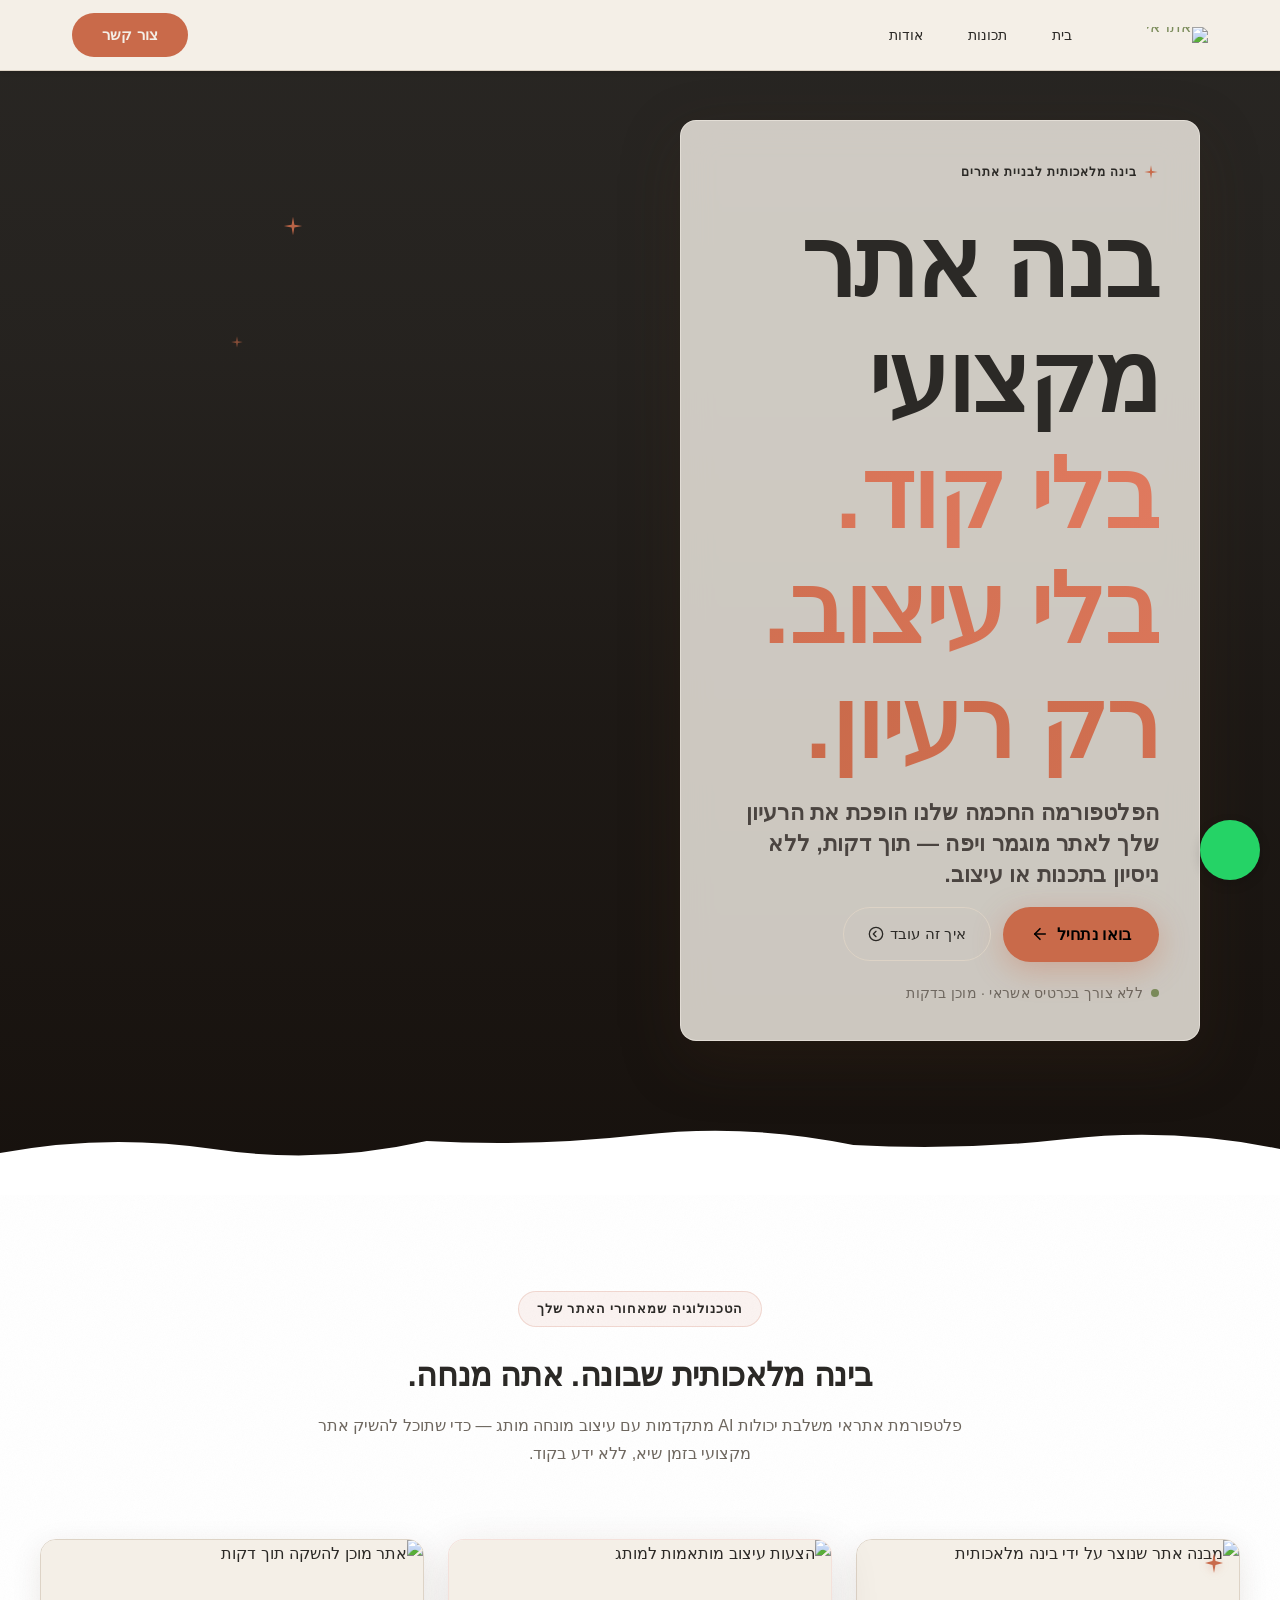
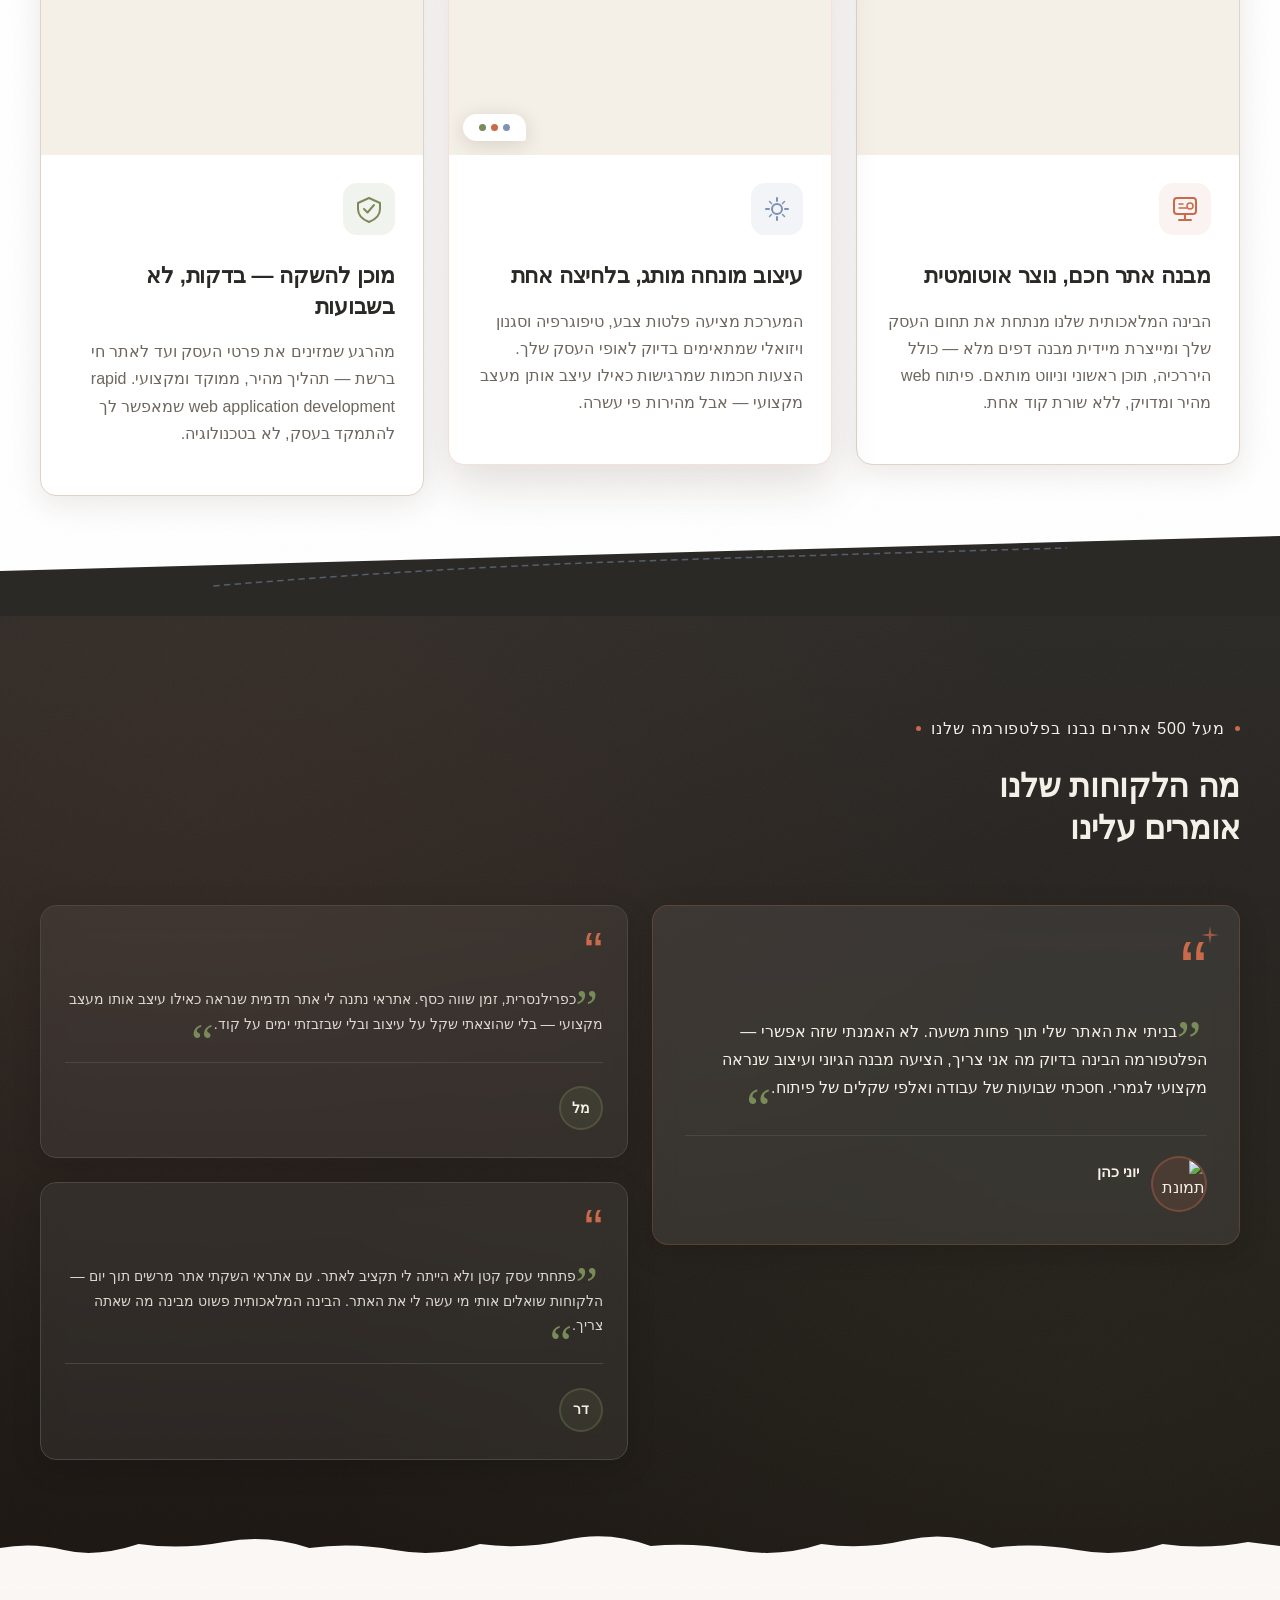
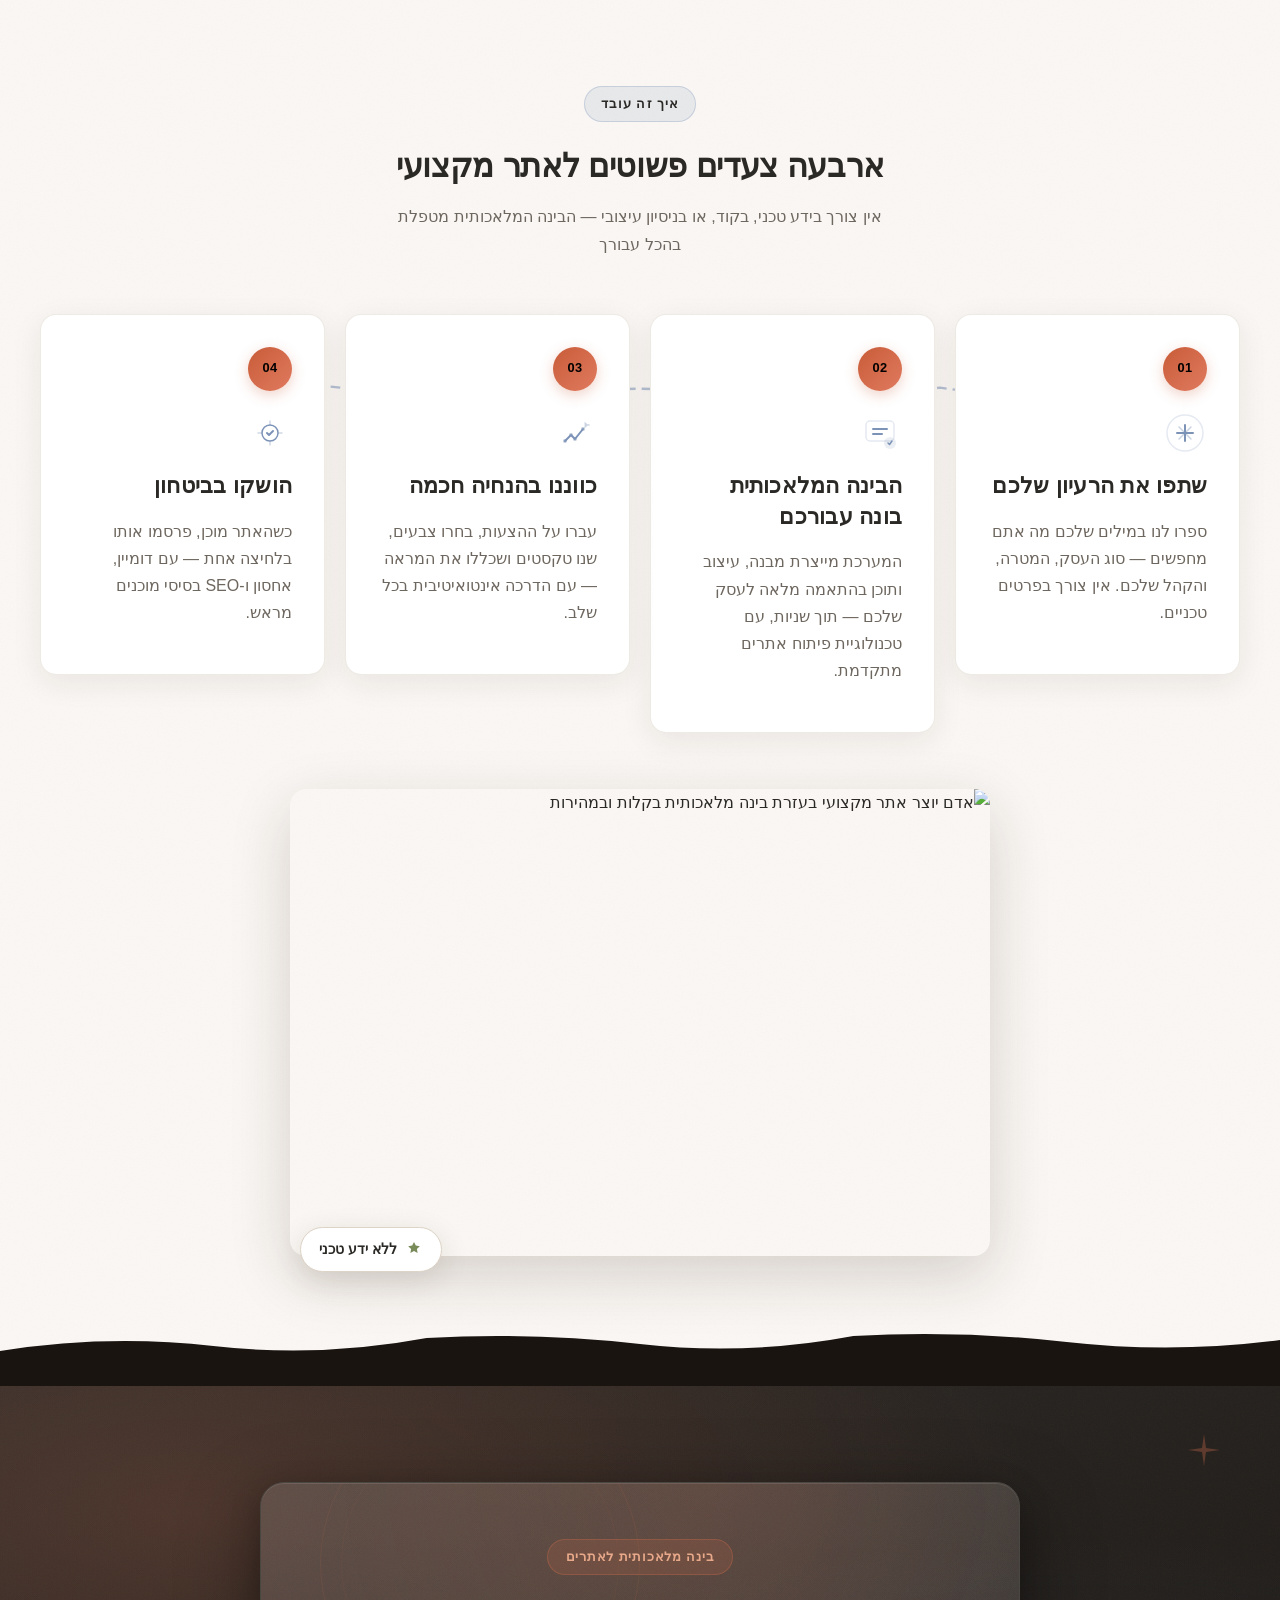
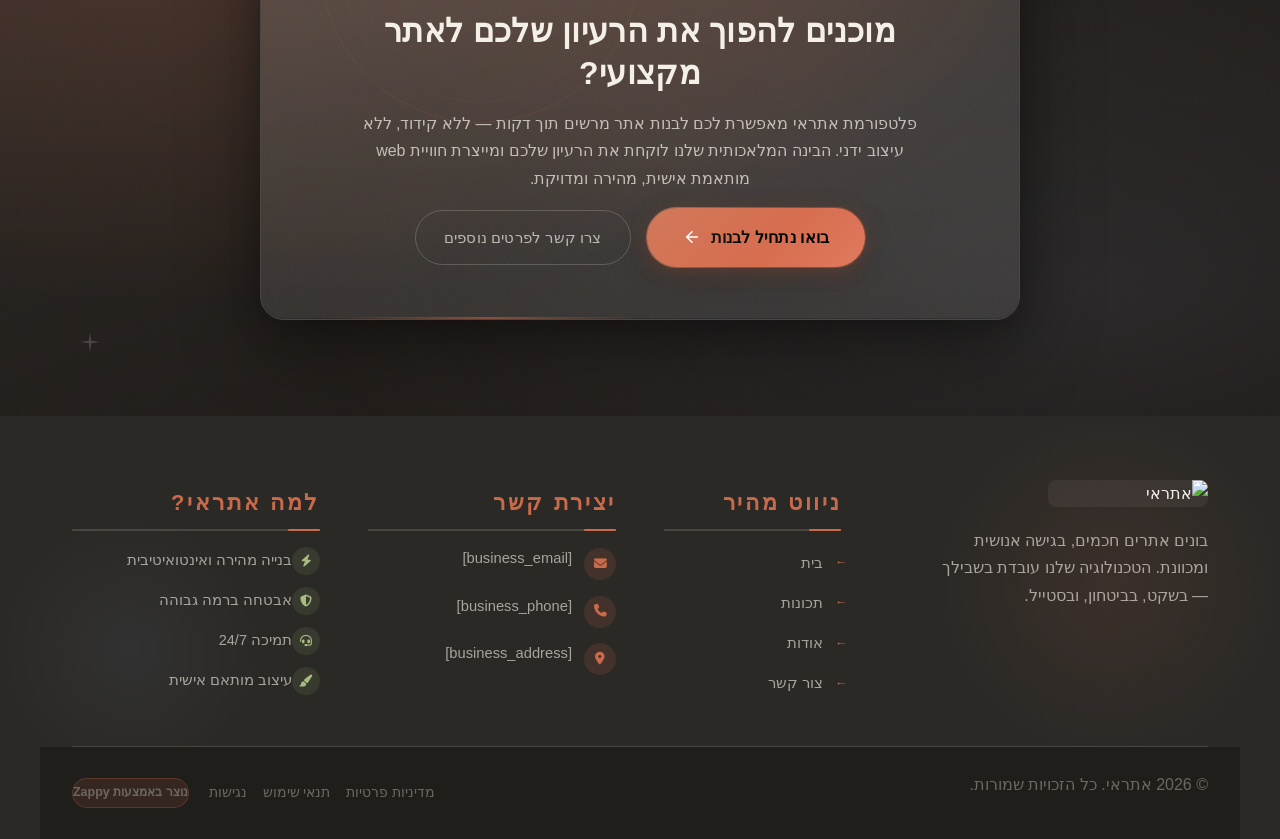
==== commit ff767882: "Background sync: Progressive GitHub Sync" ====
--- a/public/index.html
+++ b/public/index.html
@@ -1 +1 @@
-<!doctype html><html dir="rtl" lang="he"><head><meta charset="UTF-8"><meta content="width=device-width,initial-scale=1" name="viewport"><meta content="index, follow" name="robots"><title>angular web development — אתראי</title><meta content="אתראי משנה את עולם פיתוח האתרים עם בינה מלאכותית מתקדמת. צור אתר מקצועי במהירות מדהימה ללא קידוד, ללא עיצוב ידני — פשוט תן לטכנולוגיה לעבוד בשבילך!" name="description"><meta content="angular web development, פיתוח אתרים בינה מלאכותית, יצירת אתר אוטומטית, tech stack for web development, פלטפורמת בניית אתרים" name="keywords"><link href="/assets/favicon.ico" rel="icon" type="image/x-icon"><link href="/assets/favicon-16x16.png" rel="icon" type="image/png" sizes="16x16"><link href="/assets/favicon-32x32.png" rel="icon" type="image/png" sizes="32x32"><link href="/assets/favicon-48x48.png" rel="icon" type="image/png" sizes="48x48"><link href="/assets/favicon-192x192.png" rel="icon" type="image/png" sizes="192x192"><link href="/assets/favicon-512x512.png" rel="icon" type="image/png" sizes="512x512"><link href="/assets/apple-touch-icon.png" rel="apple-touch-icon"><script>!function(){"use strict";var t="c0a4a79d-274f-4b8f-ad15-f17baa7ba962",e="https://api.zappy5.com/api/analytics/track",a=18e5,n=2592e6,o=!0,i=!0,r=!0;var s=function(){var e="zappy_visitor_"+t,a=null;try{if(a=localStorage.getItem(e)){var o=JSON.parse(a),i=Date.now();if(i-o.created<n)return o.lastSeen=i,localStorage.setItem(e,JSON.stringify(o)),o.id}}catch(t){console.warn("Zappy Analytics: LocalStorage not available")}var r="zv_"+Date.now()+"_"+Math.random().toString(36).substr(2,9);try{localStorage.setItem(e,JSON.stringify({id:r,created:Date.now(),lastSeen:Date.now()}))}catch(t){}return r}(),c=function(){var e="zappy_session_"+t,n=null;try{if(n=sessionStorage.getItem(e)){var o=JSON.parse(n),i=Date.now();if(i-o.timestamp<a)return o.timestamp=i,sessionStorage.setItem(e,JSON.stringify(o)),o.id}}catch(t){console.warn("Zappy Analytics: SessionStorage not available")}var r="zs_"+Date.now()+"_"+Math.random().toString(36).substr(2,9);try{sessionStorage.setItem(e,JSON.stringify({id:r,timestamp:Date.now()}))}catch(t){}return r}();function l(a,n){n=n||{};var o={website_id:t,event_type:a,page_path:window.location.pathname,referrer:document.referrer||"direct",visitor_id:s,session_id:c,metadata:n};if(navigator.sendBeacon){var i=new Blob([JSON.stringify(o)],{type:"application/json"});navigator.sendBeacon(e,i)}else fetch(e,{method:"POST",headers:{"Content-Type":"application/json"},body:JSON.stringify(o),keepalive:!0}).catch(function(t){console.warn("Zappy Analytics: Failed to track event",t)})}o&&l("pageview",{title:document.title,url:window.location.href}),i&&document.addEventListener("click",function(t){var e=t.target;if("BUTTON"===e.tagName||e.closest("button")){var a="BUTTON"===e.tagName?e:e.closest("button");l("click",{element:"button",text:a.textContent.trim().substring(0,100),id:a.id||null,class:a.className||null})}else if("A"===e.tagName||e.closest("a")){var n="A"===e.tagName?e:e.closest("a");l("navigation",{element:"link",text:n.textContent.trim().substring(0,100),href:n.href,external:n.hostname!==window.location.hostname})}},!0),r&&document.addEventListener("submit",function(t){var e=t.target;l("form_submit",{form_id:e.id||null,form_name:e.name||null,form_action:e.action||null,form_method:e.method||"GET"})},!0);var d=Date.now();window.addEventListener("beforeunload",function(){l("page_unload",{time_on_page:Math.floor((Date.now()-d)/1e3),page_path:window.location.pathname})}),window.zappyAnalytics={track:l,getVisitorId:function(){return s},getSessionId:function(){return c}}}()</script><meta content="angular web development — אתראי" property="og:title"><meta content="אתראי משנה את עולם פיתוח האתרים עם בינה מלאכותית מתקדמת. צור אתר מקצועי במהירות מדהימה ללא קידוד, ללא עיצוב ידני — פשוט תן לטכנולוגיה לעבוד בשבילך!" property="og:description"><meta content="summary_large_image" name="twitter:card"><meta content="angular web development — אתראי" name="twitter:title"><meta content="אתראי משנה את עולם פיתוח האתרים עם בינה מלאכותית מתקדמת. צור אתר מקצועי במהירות מדהימה ללא קידוד, ללא עיצוב ידני — פשוט תן לטכנולוגיה לעבוד בשבילך!" name="twitter:description"><meta content="website" property="og:type"><meta content="he_IL" property="og:locale"><link href="https://cdnjs.cloudflare.com/ajax/libs/font-awesome/6.4.0/css/all.min.css" rel="stylesheet"><style>.skip-link{position:absolute;top:0;left:0;transform:translateY(-200%);padding:12px 18px;background:var(--bg-dark,#1a1a1a);color:var(--text-light,#fff);font-weight:600;border-radius:0 0 8px 0;z-index:10000}.skip-link:focus{transform:none;outline:2px solid var(--ring,#fff);outline-offset:2px}:focus-visible{outline:2px solid var(--ring,currentColor);outline-offset:3px}</style><link href="/assets/favicon.ico" rel="icon" type="image/x-icon"><link href="/assets/favicon-16x16.png" rel="icon" type="image/png" sizes="16x16"><link href="/assets/favicon-32x32.png" rel="icon" type="image/png" sizes="32x32"><link href="/assets/favicon-48x48.png" rel="icon" type="image/png" sizes="48x48"><link href="/assets/favicon-192x192.png" rel="icon" type="image/png" sizes="192x192"><link href="/assets/favicon-512x512.png" rel="icon" type="image/png" sizes="512x512"><link href="/assets/apple-touch-icon.png" rel="apple-touch-icon"><link href="https://cdn.jsdelivr.net/npm/vanilla-cookieconsent@3/dist/cookieconsent.css" rel="stylesheet"><script src="https://cdn.jsdelivr.net/npm/vanilla-cookieconsent@3/dist/cookieconsent.umd.js"></script><script src="https://cdn.jsdelivr.net/gh/mickidum/acc_toolbar/acctoolbar/acctoolbar.min.js"></script><link href="/styles.css" rel="stylesheet"><style id="zappy-dropdown-submenu-styles">#navMenu li:has(.sub-menu),.nav-menu li:has(.sub-menu),.navbar li:has(.sub-menu),nav li:has(.sub-menu){position:relative}#navMenu .sub-menu,.nav-menu .sub-menu,.navbar .sub-menu,nav .sub-menu{display:block!important;position:absolute!important;top:100%;left:0;min-width:220px;background:#fff;border-radius:8px;box-shadow:0 8px 25px rgba(0,0,0,.15);padding:8px 0;opacity:0;visibility:hidden;transform:translateY(10px);transition:all .3s ease;z-index:1000;list-style:none;pointer-events:none}#navMenu li:hover>.sub-menu,.nav-menu li:hover>.sub-menu,.navbar li:hover>.sub-menu,nav li:hover>.sub-menu{opacity:1!important;visibility:visible!important;transform:translateY(0)!important;pointer-events:auto!important}.sub-menu li{list-style:none;margin:0;padding:0}.sub-menu a{display:block!important;padding:10px 16px!important;color:var(--text-dark,#333)!important;font-weight:500;text-decoration:none;white-space:nowrap;transition:background-color .2s}.sub-menu .zappy-nav-child>a{padding-left:28px!important;font-size:.9em!important;opacity:.85!important}[dir=rtl] .sub-menu .zappy-nav-child>a,html[lang=ar] .sub-menu .zappy-nav-child>a,html[lang=he] .sub-menu .zappy-nav-child>a{padding-left:10px!important;padding-right:28px!important}.sub-menu .zappy-nav-parent>a{font-weight:600!important}.sub-menu a:hover{background-color:#f5f5f5}[dir=rtl] .nav-menu .sub-menu,[dir=rtl] .navbar .sub-menu,[dir=rtl] nav .sub-menu,html[lang=ar] .nav-menu .sub-menu,html[lang=ar] .navbar .sub-menu,html[lang=ar] nav .sub-menu,html[lang=he] .nav-menu .sub-menu,html[lang=he] .navbar .sub-menu,html[lang=he] nav .sub-menu{left:auto!important;right:0!important}.sub-menu:empty,.sub-menu:not(:has(li)):not(:has(> a)),.sub-menu:not(:has(li:not(.zappy-hidden-menu-item))):not(:has(> a)){display:none!important;opacity:0!important;visibility:hidden!important;pointer-events:none!important}li:has(.menu-group-title):hover>.sub-menu{opacity:1!important;visibility:visible!important;transform:translateY(0)!important;pointer-events:auto!important}#navMenu>li>.menu-group-title,.nav-menu>li>.menu-group-title{display:inline-block;padding:.5rem 1rem;cursor:default;user-select:none}@media (max-width:768px){#navMenu .sub-menu,.nav-menu .sub-menu,.navbar .sub-menu,nav .sub-menu{position:static!important;transform:none!important;box-shadow:none!important;background:0 0!important;max-height:0;overflow:hidden;opacity:0;visibility:hidden;transition:max-height .3s ease,opacity .3s ease;padding:0!important;border-radius:0!important}#navMenu .sub-menu.mobile-expanded,.nav-menu .sub-menu.mobile-expanded,.navbar .sub-menu.mobile-expanded{max-height:none!important;overflow-y:visible!important;opacity:1!important;visibility:visible!important;padding:8px 0 8px 16px!important}[dir=rtl] .sub-menu.mobile-expanded,html[lang=he] .sub-menu.mobile-expanded{padding:8px 16px 8px 0!important}#navMenu li:hover>.sub-menu,.nav-menu li:hover>.sub-menu,.navbar li:hover>.sub-menu,nav li:hover>.sub-menu{opacity:0;visibility:hidden;pointer-events:none}#navMenu li>.sub-menu.mobile-expanded,.nav-menu li>.sub-menu.mobile-expanded,.navbar li>.sub-menu.mobile-expanded,nav li>.sub-menu.mobile-expanded{opacity:1!important;visibility:visible!important;pointer-events:auto!important}#navMenu li:has(.sub-menu),.nav-menu li:has(.sub-menu),.navbar li:has(.sub-menu),nav li:has(.sub-menu){display:flex!important;flex-wrap:wrap!important;align-items:center!important;position:relative!important;min-height:44px!important}#navMenu li:has(.sub-menu)>a,.nav-menu li:has(.sub-menu)>a,.navbar li:has(.sub-menu)>a,nav li:has(.sub-menu)>a{flex:1!important;min-width:0!important}#navMenu li:has(.sub-menu)>.menu-group-title,.nav-menu li:has(.sub-menu)>.menu-group-title,.navbar li:has(.sub-menu)>.menu-group-title,nav li:has(.sub-menu)>.menu-group-title{flex:1!important;min-width:0!important;padding:0!important;line-height:inherit!important}#navMenu li:has(.sub-menu)>.sub-menu,.nav-menu li:has(.sub-menu)>.sub-menu,.navbar li:has(.sub-menu)>.sub-menu,nav li:has(.sub-menu)>.sub-menu{flex-basis:100%!important;width:100%!important}#navMenu li:has(.sub-menu)>a [class*=arrow],#navMenu li:has(.sub-menu)>a [class*=chevron],.nav-menu li:has(.sub-menu)>a .fa-angle-down,.nav-menu li:has(.sub-menu)>a .fa-chevron-down,.nav-menu li:has(.sub-menu)>a [class*=arrow],.nav-menu li:has(.sub-menu)>a [class*=chevron],nav li:has(.sub-menu)>a [class*=arrow],nav li:has(.sub-menu)>a [class*=chevron]{display:none!important;visibility:hidden!important}.mobile-submenu-toggle{display:flex!important;align-items:center!important;justify-content:center!important;width:44px!important;height:auto!important;background:0 0!important;border:none!important;cursor:pointer!important;color:var(--text-dark)!important;position:static!important;flex-shrink:0!important;align-self:stretch!important;z-index:2!important;padding:0!important;margin:0!important}.mobile-submenu-toggle::after{content:''!important;width:0!important;height:0!important;border-left:6px solid transparent!important;border-right:6px solid transparent!important;border-top:7px solid currentColor!important;transition:transform .3s ease!important}.mobile-submenu-toggle.expanded::after{transform:rotate(180deg)!important}.sub-menu a{padding:10px 0!important;display:block!important;color:var(--text-dark)!important;white-space:normal!important}.sub-menu .zappy-nav-child>a{padding-left:28px!important;font-size:.9em!important;opacity:.85!important}[dir=rtl] .sub-menu .zappy-nav-child>a,html[lang=ar] .sub-menu .zappy-nav-child>a,html[lang=he] .sub-menu .zappy-nav-child>a{padding-left:0!important;padding-right:28px!important}.sub-menu .zappy-nav-parent>a{font-weight:600!important}#navMenu.active,.nav-menu.active{max-width:100vw!important;overflow-x:hidden!important;box-sizing:border-box!important}.navbar .sub-menu li a,.zappy-products-dropdown .sub-menu a,nav.navbar .sub-menu li a{color:var(--text-dark)!important}}@media (min-width:769px){.mobile-submenu-toggle{display:none!important}}</style><style id="zappy-widget-visibility">html[dir=rtl] .whatsapp-float{right:20px!important;left:auto!important}html:not([dir]) .whatsapp-float,html[dir=ltr] .whatsapp-float{left:20px!important;right:auto!important}html[dir=rtl] #mic-access-tool-general-button,html[dir=rtl] #mic-init-access-tool #mic-access-tool-general-button,html[dir=rtl] #mic-init-access-tool .mic-access-tool-general-button,html[dir=rtl] ._access-icon,html[dir=rtl] .mic-access-tool-general-button{left:20px!important;right:auto!important}html:not([dir]) #mic-access-tool-general-button,html:not([dir]) #mic-init-access-tool #mic-access-tool-general-button,html:not([dir]) #mic-init-access-tool .mic-access-tool-general-button,html:not([dir]) ._access-icon,html:not([dir]) .mic-access-tool-general-button,html[dir=ltr] #mic-access-tool-general-button,html[dir=ltr] #mic-init-access-tool #mic-access-tool-general-button,html[dir=ltr] #mic-init-access-tool .mic-access-tool-general-button,html[dir=ltr] ._access-icon,html[dir=ltr] .mic-access-tool-general-button{right:20px!important;left:auto!important}@media (max-width:768px){.whatsapp-float{display:flex!important}}@media (min-width:769px){.whatsapp-float{display:flex!important}}@media (max-width:768px){#mic-access-tool-general-button,#mic-init-access-tool #mic-access-tool-general-button,#mic-init-access-tool .mic-access-tool-general-button,._access-icon,.mic-access-tool-general-button{display:flex!important;visibility:visible!important;opacity:1!important;pointer-events:auto!important}#mic-access-tool-box.opened-mic-access-tool,#mic-init-access-tool #mic-access-tool-box.opened-mic-access-tool,.mic-access-tool-box.opened-mic-access-tool{visibility:visible!important;opacity:1!important;pointer-events:auto!important}}@media (min-width:769px){#mic-access-tool-general-button,#mic-init-access-tool #mic-access-tool-general-button,#mic-init-access-tool .mic-access-tool-general-button,._access-icon,.mic-access-tool-general-button{display:flex!important;visibility:visible!important;opacity:1!important;pointer-events:auto!important}#mic-access-tool-box.opened-mic-access-tool,#mic-init-access-tool #mic-access-tool-box.opened-mic-access-tool,.mic-access-tool-box.opened-mic-access-tool{visibility:visible!important;opacity:1!important;pointer-events:auto!important}}</style></head><body><a href="#main" class="skip-link">דלג לתוכן הראשי</a><nav class="navbar" dir="rtl"><button aria-label="Menu" class="mobile-toggle" id="mobileToggle"><svg viewBox="0 0 24 24" class="hamburger-icon" width="24" height="24" fill="none"><path d="M3 12h18M3 6h18M3 18h18" stroke="currentColor" stroke-width="2" stroke-linecap="round"></path></svg> <svg viewBox="0 0 24 24" class="close-icon" width="24" height="24" fill="none" style="display:none"><path d="M18 6L6 18M6 6l12 12" stroke="currentColor" stroke-width="2" stroke-linecap="round"></path></svg></button> <button aria-label="Call" class="phone-header-btn" data-phone=""><svg viewBox="0 0 24 24" width="20" height="20" fill="currentColor"><path d="M22 16.92v3a2 2 0 0 1-2.18 2 19.79 19.79 0 0 1-8.63-3.07 19.5 19.5 0 0 1-6-6 19.79 19.79 0 0 1-3.07-8.67A2 2 0 0 1 4.11 2h3a2 2 0 0 1 2 1.72 12.84 12.84 0 0 0 .7 2.81 2 2 0 0 1-.45 2.11L8.09 9.91a16 16 0 0 0 6 6l1.27-1.27a2 2 0 0 1 2.11-.45 12.84 12.84 0 0 0 2.81.7A2 2 0 0 1 22 16.92z"></path></svg></button><div class="nav-container"><div class="nav-right-group"><div class="nav-brand"><a href="/" class="logo-link"><img alt="אתראי" src="/assets/site-----image-1.webp" class="logo"></a></div><ul class="nav-menu" id="navMenu"><li><a href="/">בית</a></li><li><a href="/features">תכונות</a></li><li><a href="/about">אודות</a></li></ul></div><div class="nav-cta-container"><a href="/contact" class="nav-cta-btn">צור קשר</a></div></div></nav><script>window.addEventListener("load",function(){const e=document.querySelector(".navbar, nav, header");if(!e)return void console.log("[Navbar] Navbar element not found");let t=document.getElementById("mobileToggle")||document.querySelector(".mobile-toggle")||document.querySelector(".hamburger")||document.querySelector(".hamburger-menu")||document.querySelector(".menu-toggle")||document.querySelector(".burger-menu")||document.querySelector('[aria-label="Menu"]')||document.querySelector('[aria-label="תפריט"]');const n=document.querySelector(".phone-header-btn"),o=window.getComputedStyle(e);let r=o.backgroundColor;if(console.log("[Navbar] Initial navbar background:",r),"transparent"===r||"rgba(0, 0, 0, 0)"===r||r.startsWith("rgba")&&r.includes(", 0)")){const e=o.backgroundImage;if(e&&"none"!==e)console.log("[Navbar] Navbar has background image/gradient, using dark text"),r="rgb(240, 240, 240)";else{const e=window.getComputedStyle(document.body).backgroundColor;console.log("[Navbar] Navbar transparent, using body background:",e),r=e}}const a=r.match(/\d+/g);if(a&&a.length>=3){const e=(.299*parseInt(a[0])+.587*parseInt(a[1])+.114*parseInt(a[2]))/255;console.log("[Navbar] Mobile button colors preserved from Claude CSS (luminance:",e.toFixed(2)+")");const o=document.createElement("style");o.id="zappy-mobile-nav-fix";document.documentElement.lang;document.documentElement.dir,o.textContent='\n        /* Hide mobile buttons on desktop, show only on mobile */\n        @media (min-width: 769px) {\n          .mobile-toggle,\n          .phone-header-btn {\n            display: none !important;\n          }\n        }\n        \n        /* Show and position mobile buttons correctly on mobile */\n        @media (max-width: 768px) {\n          .navbar,\n          nav.navbar {\n            min-height: 70px !important;\n          }\n\n          .mobile-toggle,\n          .phone-header-btn {\n            position: absolute !important;\n            top: 0 !important;\n            bottom: 0 !important;\n            margin-top: auto !important;\n            margin-bottom: auto !important;\n            transform: none !important;\n            z-index: 1001 !important;\n            display: flex !important;\n            align-items: center !important;\n            justify-content: center !important;\n            width: 36px !important;\n            height: 36px !important;\n            border-radius: 50% !important;\n            border: none !important;\n            cursor: pointer !important;\n            padding: 6px !important;\n            background: none !important;\n            color: var(--nav-text, var(--text-dark)) !important;\n            touch-action: manipulation !important;\n            -webkit-tap-highlight-color: transparent !important;\n          }\n\n          html[data-zappy-site-type="ecommerce"] .phone-header-btn,\n          body[data-zappy-site-type="ecommerce"] .phone-header-btn,\n          html[data-zappy-site-type="ecommerce"] header .phone-header-btn,\n          html[data-zappy-site-type="ecommerce"] nav .phone-header-btn {\n            display: none !important;\n            visibility: hidden !important;\n            width: 0 !important;\n            height: 0 !important;\n            min-width: 0 !important;\n            overflow: hidden !important;\n          }\n          \n          /* LTR positioning (default): hamburger LEFT, phone RIGHT */\n          html:not([dir="rtl"]):not([lang="he"]):not([lang="ar"]) .mobile-toggle,\n          html[dir="ltr"] .mobile-toggle {\n            left: 12px !important;\n            right: auto !important;\n          }\n          html:not([dir="rtl"]):not([lang="he"]):not([lang="ar"]) .phone-header-btn,\n          html[dir="ltr"] .phone-header-btn {\n            right: 12px !important;\n            left: auto !important;\n          }\n          \n          /* RTL positioning: hamburger RIGHT, phone LEFT */\n          html[dir="rtl"] .mobile-toggle,\n          html[lang="he"] .mobile-toggle,\n          html[lang="ar"] .mobile-toggle {\n            right: 12px !important;\n            left: auto !important;\n          }\n          html[dir="rtl"] .phone-header-btn,\n          html[lang="he"] .phone-header-btn,\n          html[lang="ar"] .phone-header-btn {\n            left: 12px !important;\n            right: auto !important;\n          }\n          \n          /* CRITICAL: Ensure nav-container has min-height on mobile */\n          /* All children are positioned absolutely/fixed on mobile, so height:auto collapses to 0 */\n          .nav-container {\n            min-height: 70px !important;\n            position: relative !important;\n          }\n          \n          /* Ensure SVG icons are properly sized and inherit color */\n          .mobile-toggle svg,\n          .phone-header-btn svg {\n            width: 24px !important;\n            height: 24px !important;\n            /* Don\'t force display - let JavaScript control hamburger/close toggle */\n          }\n          \n          /* Reset nav-cta-container on mobile - remove desktop box-shadow/padding */\n          /* that creates a visible ghost box when CTA button is hidden */\n          .nav-cta-container {\n            box-shadow: none !important;\n            padding: 0 !important;\n          }\n          \n          /* Hide nav-cta-container entirely on mobile when there\'s no lang-switcher */\n          /* (only the CTA button is inside, and it\'s hidden on mobile) */\n          .nav-cta-container:not(:has(.lang-switcher)) {\n            display: none !important;\n          }\n          \n          /* CRITICAL: Prevent hero image fade gradient from bleeding over headline text */\n          /* The .image-fade-gradient has bottom: -30px (extends below parent) */\n          /* On mobile stacked layout, this overlaps the h1 text below the image */\n          .hero-image-column {\n            overflow: hidden !important;\n          }\n          .image-fade-gradient {\n            bottom: 0 !important;\n          }\n          \n          /* Hide desktop language switcher on mobile - hamburger menu handles it */\n          /* High specificity to override stored CSS */\n          .lang-switcher,\n          .nav-cta-container .lang-switcher,\n          .nav-container .lang-switcher,\n          .navbar .lang-switcher,\n          .navbar .nav-cta-container .lang-switcher {\n            display: none !important;\n          }\n        }\n      ';const r=document.getElementById("zappy-mobile-nav-fix");r&&r.remove(),document.head.appendChild(o),console.log("[Navbar] Critical CSS injected for mobile nav positioning");const i=window.innerWidth<=768;if(t){const e=t.querySelector(".hamburger-icon"),n=t.querySelector(".close-icon");e&&(e.style.setProperty("width","24px","important"),e.style.setProperty("height","24px","important"),e.style.setProperty("display","block","important")),n&&(n.style.setProperty("width","24px","important"),n.style.setProperty("height","24px","important"),n.style.setProperty("display","none","important")),i?(t.style.setProperty("position","absolute","important"),t.style.setProperty("top","0","important"),t.style.setProperty("bottom","0","important"),t.style.setProperty("margin-top","auto","important"),t.style.setProperty("margin-bottom","auto","important"),t.style.setProperty("transform","none","important"),t.style.setProperty("z-index","1001","important"),t.style.removeProperty("left"),t.style.removeProperty("right"),console.log("[Navbar] Mobile toggle positioning applied (mobile viewport)")):(t.style.removeProperty("position"),t.style.removeProperty("top"),t.style.removeProperty("transform"),t.style.removeProperty("z-index"),t.style.removeProperty("left"),t.style.removeProperty("right"),console.log("[Navbar] Desktop viewport - cleared mobile toggle inline positioning"))}if(n){const e=n.querySelector("svg");e&&(e.style.width="24px",e.style.height="24px",e.setAttribute("width","24"),e.setAttribute("height","24")),i?(n.style.setProperty("position","absolute","important"),n.style.setProperty("top","0","important"),n.style.setProperty("bottom","0","important"),n.style.setProperty("margin-top","auto","important"),n.style.setProperty("margin-bottom","auto","important"),n.style.setProperty("transform","none","important"),n.style.setProperty("z-index","1001","important"),n.style.removeProperty("left"),n.style.removeProperty("right"),console.log("[Navbar] Phone button positioning applied (mobile viewport)")):(n.style.removeProperty("position"),n.style.removeProperty("top"),n.style.removeProperty("transform"),n.style.removeProperty("z-index"),n.style.removeProperty("left"),n.style.removeProperty("right"),console.log("[Navbar] Desktop viewport - cleared phone button inline positioning"))}}else console.log("[Navbar] Could not parse background color:",r);t=document.getElementById("mobileToggle")||document.querySelector(".mobile-toggle")||document.querySelector(".hamburger")||document.querySelector(".hamburger-menu")||document.querySelector(".menu-toggle")||document.querySelector(".burger-menu")||document.querySelector('[aria-label="Menu"]')||document.querySelector('[aria-label="תפריט"]');const i=document.getElementById("navMenu")||document.querySelector(".nav-menu")||document.querySelector(".nav-links")||document.querySelector("nav ul:not(.submenu)");if(!t||!i)return void console.log("[Navbar] Mobile toggle or menu not found:",{toggle:!!t,menu:!!i});i.id||(i.id="navMenu"),console.log("[Navbar] Initializing mobile menu...");const l=t.cloneNode(!0);t.parentNode.replaceChild(l,t);var s=0;function p(e){var t=Date.now();t-s<300||(s=t,function(e){e.preventDefault(),e.stopPropagation();const t=l.querySelector(".hamburger-icon"),n=l.querySelector(".close-icon");i.classList.contains("active")?(i.classList.remove("active"),t&&t.style.setProperty("display","block","important"),n&&n.style.setProperty("display","none","important"),document.body.style.overflow="",console.log("[Navbar] Menu closed")):(i.classList.add("active"),t&&t.style.setProperty("display","none","important"),n&&n.style.setProperty("display","block","important"),document.body.style.overflow="hidden",console.log("[Navbar] Menu opened"))}(e))}l.addEventListener("click",p),l.addEventListener("touchend",p),i.querySelectorAll("a").forEach(function(e){e.addEventListener("click",function(){if("#"===this.getAttribute("href"))return;const e=l.querySelector(".hamburger-icon"),t=l.querySelector(".close-icon");i.classList.remove("active"),e&&e.style.setProperty("display","block","important"),t&&t.style.setProperty("display","none","important"),document.body.style.overflow="",console.log("[Navbar] Menu closed (link clicked)")})});var m=i.querySelectorAll(".dropdown-toggle");m.forEach(function(e){e.addEventListener("click",function(e){e.preventDefault(),e.stopPropagation();var t=this.closest(".nav-dropdown");t&&(t.parentNode.querySelectorAll(".nav-dropdown.open").forEach(function(e){e!==t&&e.classList.remove("open")}),t.classList.toggle("open"),console.log("[Navbar] Dropdown toggled:",t.classList.contains("open")?"open":"closed"))})}),document.addEventListener("click",function(e){e.target.closest(".nav-dropdown")||document.querySelectorAll(".nav-dropdown.open").forEach(function(e){e.classList.remove("open")})}),console.log("[Navbar] Dropdown handlers initialized for "+m.length+" dropdowns"),n&&n.addEventListener("click",function(){const e=document.querySelectorAll('a[href^="tel:"]'),t=e.length>0?e[0].getAttribute("href").replace("tel:",""):"[business_phone]";window.location.href="tel:"+t,console.log("[Navbar] Phone button clicked")}),console.log("[Navbar] Mobile menu initialized successfully")})</script><main id="main"><section class="index-hero-section" data-band-index="0" data-layout-spec="בית-hero" dir="rtl" data-hero-type="fullscreen-scrim"><div class="index-hero-bg" aria-hidden="true"><img alt="סביבת עבודה יצירתית עם מחשב נייד המציג עיצוב אתר מודרני" src="/assets/site-index-hero-image-1.webp" data-context="Warm editorial workspace scene: a wooden desk bathed in soft golden-hour sunlight with a laptop showing a beautiful modern website UI, a notebook, a warm coffee mug, shallow depth of field, muted warm tones, tactile textures, creative professional environment, technology and web development context, photorealistic, cinematic composition" data-placeholder="index-hero-image-1" height="900" loading="eager" width="1440" class="index-hero-bg-img" data-hero-bg="true" fetchpriority="high"></div><div class="index-hero-scrim" aria-hidden="true"></div><svg viewBox="0 0 24 24" aria-hidden="true" xmlns="http://www.w3.org/2000/svg" data-no-icon-edit="true" class="index-hero-sparkle index-hero-sparkle-1" height="22" width="22"><path d="M12 2 L13.5 10.5 L22 12 L13.5 13.5 L12 22 L10.5 13.5 L2 12 L10.5 10.5 Z" fill="#C96A4A" opacity="0.9"></path></svg> <svg viewBox="0 0 24 24" aria-hidden="true" xmlns="http://www.w3.org/2000/svg" data-no-icon-edit="true" class="index-hero-sparkle index-hero-sparkle-2" height="14" width="14"><path d="M12 2 L13.5 10.5 L22 12 L13.5 13.5 L12 22 L10.5 13.5 L2 12 L10.5 10.5 Z" fill="#C96A4A" opacity="0.6"></path></svg><div class="index-hero-container"><div class="index-hero-card"><span class="index-hero-label"><svg viewBox="0 0 24 24" aria-hidden="true" xmlns="http://www.w3.org/2000/svg" data-no-icon-edit="true" height="16" width="16" fill="none" style="display:inline-block;vertical-align:middle"><path d="M12 2 L13.5 10.5 L22 12 L13.5 13.5 L12 22 L10.5 13.5 L2 12 L10.5 10.5 Z" fill="#C96A4A"></path></svg> בינה מלאכותית לבניית אתרים</span><h1 class="index-hero-h1">בנה אתר מקצועי<br><span class="index-hero-h1-accent">בלי קוד. בלי עיצוב. רק רעיון.</span></h1><h3 class="index-hero-subtitle">הפלטפורמה החכמה שלנו הופכת את הרעיון שלך לאתר מוגמר ויפה — תוך דקות, ללא ניסיון בתכנות או עיצוב.</h3><div class="index-hero-ctas"><a href="/contact" class="index-hero-btn-primary">בואו נתחיל <svg viewBox="0 0 24 24" aria-hidden="true" data-no-icon-edit="true" height="18" width="18" fill="none" stroke="currentColor" stroke-linecap="round" stroke-linejoin="round" stroke-width="2.2"><line x1="19" x2="5" y1="12" y2="12"></line><polyline points="12 19 5 12 12 5"></polyline></svg> </a><a href="/features" class="index-hero-btn-secondary">איך זה עובד <svg viewBox="0 0 24 24" aria-hidden="true" data-no-icon-edit="true" height="16" width="16" fill="none" stroke="currentColor" stroke-linecap="round" stroke-linejoin="round" stroke-width="2"><circle cx="12" cy="12" r="10"></circle><polyline points="12 8 8 12 12 16"></polyline></svg></a></div><div class="index-hero-trust"><span class="index-hero-trust-dot"></span> <small>ללא צורך בכרטיס אשראי · מוכן בדקות</small></div></div></div><div class="index-hero-divider-wrapper" aria-hidden="true"><svg viewBox="0 0 1440 90" aria-hidden="true" xmlns="http://www.w3.org/2000/svg" data-no-icon-edit="true" preserveAspectRatio="none"><path d="M0,90 L0,48 Q120,28 240,44 T480,36 Q600,42 720,30 T960,40 Q1080,46 1200,34 T1440,44 L1440,90 Z" fill="#FFFFFF"></path></svg></div></section><section class="index-features-section" data-band-index="1" data-layout-spec="בית-features" dir="rtl"><div class="index-features-texture" aria-hidden="true"></div><div class="index-features-container"><div class="index-features-intro"><span class="index-features-eyebrow">הטכנולוגיה שמאחורי האתר שלך</span><h2 class="index-features-title">בינה מלאכותית שבונה. אתה מנחה.</h2><p class="index-features-subtitle">פלטפורמת אתראי משלבת יכולות AI מתקדמות עם עיצוב מונחה מותג — כדי שתוכל להשיק אתר מקצועי בזמן שיא, ללא ידע בקוד.</p></div><div class="index-features-grid"><article class="index-features-card index-features-card--left"><div class="index-features-card-image-wrap"><img alt="מבנה אתר שנוצר על ידי בינה מלאכותית" src="/assets/site-index-features-image-1.webp" data-context="A clean UI screenshot showing an AI-generated website structure wireframe on a warm cream background — minimal, modern, with labeled content blocks and a soft terracotta highlight on the active section. Feels approachable and intelligent, not technical." data-placeholder="index-features-image-1" height="320" loading="lazy" width="560" decoding="async"> <svg viewBox="0 0 22 22" aria-hidden="true" xmlns="http://www.w3.org/2000/svg" data-no-icon-edit="true" class="index-features-sparkle" height="22" width="22" fill="none"><path d="M11 1 L12.5 9 L20 11 L12.5 13 L11 21 L9.5 13 L2 11 L9.5 9 Z" fill="#C96A4A"></path></svg></div><div class="index-features-card-body"><div class="index-features-card-icon"><svg viewBox="0 0 28 28" xmlns="http://www.w3.org/2000/svg" height="28" width="28" fill="none" data-element-type="icon" data-icon-type="svg"><rect height="16" rx="3" stroke="currentColor" stroke-width="2" width="22" x="3" y="3"></rect><path d="M8 25h12M14 19v6" stroke="currentColor" stroke-width="2" stroke-linecap="round"></path><path d="M8 9h4M8 13h8" stroke="currentColor" stroke-width="1.5" stroke-linecap="round"></path><circle cx="19" cy="11" r="3" stroke="currentColor" stroke-width="1.5"></circle></svg></div><h3 class="index-features-card-title">מבנה אתר חכם, נוצר אוטומטית</h3><p class="index-features-card-text">הבינה המלאכותית שלנו מנתחת את תחום העסק שלך ומייצרת מיידית מבנה דפים מלא — כולל היררכיה, תוכן ראשוני וניווט מותאם. פיתוח web מהיר ומדויק, ללא שורת קוד אחת.</p></div></article><article class="index-features-card index-features-card--center"><div class="index-features-card-image-wrap"><img alt="הצעות עיצוב מותאמות למותג" src="/assets/site-index-features-image-2.webp" data-context="A warm UI panel showing brand color palette swatches, font pairings, and style suggestions displayed on a soft cream card interface. The design feels editorial and curated, with dusty blue and terracotta tones visible in the palette chips. Approachable, not overwhelming." data-placeholder="index-features-image-2" height="320" loading="lazy" width="560" decoding="async"><div class="index-features-chat-bubble" aria-hidden="true"><span></span><span></span><span></span></div></div><div class="index-features-card-body"><div class="index-features-card-icon index-features-card-icon--accent"><svg viewBox="0 0 28 28" xmlns="http://www.w3.org/2000/svg" height="28" width="28" fill="none" data-element-type="icon" data-icon-type="svg"><circle cx="14" cy="14" r="5" stroke="currentColor" stroke-width="2"></circle><path d="M14 3v3M14 22v3M3 14h3M22 14h3" stroke="currentColor" stroke-width="2" stroke-linecap="round"></path><path d="M6.5 6.5l2 2M19.5 19.5l2 2M6.5 21.5l2-2M19.5 8.5l2-2" stroke="currentColor" stroke-width="1.5" stroke-linecap="round"></path></svg></div><h3 class="index-features-card-title">עיצוב מונחה מותג, בלחיצה אחת</h3><p class="index-features-card-text">המערכת מציעה פלטות צבע, טיפוגרפיה וסגנון ויזואלי שמתאימים בדיוק לאופי העסק שלך. הצעות חכמות שמרגישות כאילו עיצב אותן מעצב מקצועי — אבל מהירות פי עשרה.</p></div></article><article class="index-features-card index-features-card--right"><div class="index-features-card-image-wrap"><img alt="אתר מוכן להשקה תוך דקות" src="/assets/site-index-features-image-3.webp" data-context="A polished website preview on a laptop screen, showing a finished professional homepage with a hero section, clean navigation, and warm cream tones. The laptop sits on a minimal desk surface. The image conveys speed, completion, and professional quality — ready to launch." data-placeholder="index-features-image-3" height="320" loading="lazy" width="560" decoding="async"></div><div class="index-features-card-body"><div class="index-features-card-icon index-features-card-icon--olive"><svg viewBox="0 0 28 28" xmlns="http://www.w3.org/2000/svg" height="28" width="28" fill="none" data-element-type="icon" data-icon-type="svg"><path d="M14 3L25 8v6c0 6-4.5 10.5-11 13C7.5 24.5 3 20 3 14V8L14 3z" stroke="currentColor" stroke-width="2" stroke-linejoin="round"></path><path d="M9 14l3.5 3.5L19 10" stroke="currentColor" stroke-width="2" stroke-linecap="round" stroke-linejoin="round"></path></svg></div><h3 class="index-features-card-title">מוכן להשקה — בדקות, לא בשבועות</h3><p class="index-features-card-text">מהרגע שמזינים את פרטי העסק ועד לאתר חי ברשת — תהליך מהיר, ממוקד ומקצועי. rapid web application development שמאפשר לך להתמקד בעסק, לא בטכנולוגיה.</p></div></article></div></div><div class="index-features-divider-wrapper" aria-hidden="true"><svg viewBox="0 0 1200 100" aria-hidden="true" xmlns="http://www.w3.org/2000/svg" data-no-icon-edit="true" class="index-features-connector" preserveAspectRatio="none"><path d="M0,100 L0,55 L1200,20 L1200,100 Z" fill="#2B2926"></path><path d="M200,70 Q400,52 600,45 Q800,38 1000,32" stroke="var(--secondary)" stroke-width="1.5" opacity="0.5" fill="#2B2926" stroke-dasharray="6 4"></path></svg></div></section><section class="index-testimonials-section" data-band-index="2" data-layout-spec="בית-testimonials" dir="rtl"><div class="index-testimonials-section__texture" aria-hidden="true"></div><div class="index-testimonials-section__container"><div class="index-testimonials-section__header"><p class="index-testimonials-section__trust-line"><span class="index-testimonials-section__trust-dot" aria-hidden="true"></span> מעל 500 אתרים נבנו בפלטפורמה שלנו <span class="index-testimonials-section__trust-dot" aria-hidden="true"></span></p><h2 class="index-testimonials-section__title">מה הלקוחות שלנו<br>אומרים עלינו</h2></div><div class="index-testimonials-section__grid"><article class="index-testimonials-section__card index-testimonials-section__card--large"><div class="index-testimonials-section__quote-mark" aria-hidden="true">“</div><blockquote class="index-testimonials-section__quote">בניתי את האתר שלי תוך פחות משעה. לא האמנתי שזה אפשרי — הפלטפורמה הבינה בדיוק מה אני צריך, הציעה מבנה הגיוני ועיצוב שנראה מקצועי לגמרי. חסכתי שבועות של עבודה ואלפי שקלים של פיתוח.</blockquote><footer class="index-testimonials-section__author"><div class="index-testimonials-section__avatar" aria-hidden="true"><img alt="תמונת פרופיל של יוני כהן" src="/assets/site-index-testimonials-image-1.webp" data-context="Abstract warm identity marker for a startup founder testimonial — a soft circular portrait illustration in warm terracotta and cream tones, minimal and modern, suitable for a dark charcoal background, technology web development context" data-placeholder="index-testimonials-image-1" height="56" loading="lazy" width="56" decoding="async"></div><div class="index-testimonials-section__author-info"><strong class="index-testimonials-section__author-name">יוני כהן</strong> <span class="index-testimonials-section__author-role">מייסד סטארטאפ, TechFlow</span></div></footer><svg viewBox="0 0 18 18" aria-hidden="true" xmlns="http://www.w3.org/2000/svg" data-no-icon-edit="true" class="index-testimonials-section__sparkle" height="18" width="18" fill="none"><path d="M9 0 L10.2 7.8 L18 9 L10.2 10.2 L9 18 L7.8 10.2 L0 9 L7.8 7.8 Z" fill="#C96A4A" opacity="0.7"></path></svg></article><div class="index-testimonials-section__stack"><article class="index-testimonials-section__card index-testimonials-section__card--small"><div class="index-testimonials-section__quote-mark index-testimonials-section__quote-mark--sm" aria-hidden="true">“</div><blockquote class="index-testimonials-section__quote index-testimonials-section__quote--sm">כפרילנסרית, זמן שווה כסף. אתראי נתנה לי אתר תדמית שנראה כאילו עיצב אותו מעצב מקצועי — בלי שהוצאתי שקל על עיצוב ובלי שבזבזתי ימים על קוד.</blockquote><footer class="index-testimonials-section__author"><div class="index-testimonials-section__avatar index-testimonials-section__avatar--sm" aria-hidden="true"><span class="index-testimonials-section__avatar-initials">מל</span></div><div class="index-testimonials-section__author-info"><strong class="index-testimonials-section__author-name">מלי שרון</strong> <span class="index-testimonials-section__author-role">פרילנסרית, עיצוב גרפי</span></div></footer></article><article class="index-testimonials-section__card index-testimonials-section__card--small"><div class="index-testimonials-section__quote-mark index-testimonials-section__quote-mark--sm" aria-hidden="true">“</div><blockquote class="index-testimonials-section__quote index-testimonials-section__quote--sm">פתחתי עסק קטן ולא הייתה לי תקציב לאתר. עם אתראי השקתי אתר מרשים תוך יום — הלקוחות שואלים אותי מי עשה לי את האתר. הבינה המלאכותית פשוט מבינה מה שאתה צריך.</blockquote><footer class="index-testimonials-section__author"><div class="index-testimonials-section__avatar index-testimonials-section__avatar--sm" aria-hidden="true"><span class="index-testimonials-section__avatar-initials">דר</span></div><div class="index-testimonials-section__author-info"><strong class="index-testimonials-section__author-name">דרור לוי</strong> <span class="index-testimonials-section__author-role">בעל עסק קטן, שיפוצים ובנייה</span></div></footer></article></div></div></div><div class="index-testimonials-section__divider-wrapper"><svg viewBox="0 0 1200 90" aria-hidden="true" xmlns="http://www.w3.org/2000/svg" data-no-icon-edit="true" preserveAspectRatio="none"><path d="M0,90 L0,48 Q30,42 60,50 T130,44 Q170,50 210,42 T290,48 Q330,42 370,50 T450,44 Q490,50 530,40 T610,46 Q650,42 690,50 T770,44 Q810,50 850,40 T930,48 Q970,42 1010,50 T1090,44 Q1130,50 1170,42 L1200,46 L1200,90 Z" fill="#FAF7F4"></path></svg></div></section><section class="index-process-section" data-band-index="3" data-layout-spec="בית-process" dir="rtl"><div class="index-process-texture" aria-hidden="true"></div><div class="index-process-container"><div class="index-process-header"><span class="index-process-badge">איך זה עובד</span><h2 class="index-process-title">ארבעה צעדים פשוטים לאתר מקצועי</h2><p class="index-process-subtitle">אין צורך בידע טכני, בקוד, או בניסיון עיצובי — הבינה המלאכותית מטפלת בהכל עבורך</p></div><div class="index-process-steps"><div class="index-process-connector" aria-hidden="true"><svg viewBox="0 0 900 40" aria-hidden="true" xmlns="http://www.w3.org/2000/svg" data-no-icon-edit="true" preserveAspectRatio="none"><path d="M900,20 Q850,14 800,20 T700,18 Q650,24 600,18 T500,22 Q450,16 400,22 T300,18 Q250,24 200,18 T100,22 Q50,16 0,20" stroke="#7C93B7" stroke-width="2" opacity="0.55" fill="none" stroke-dasharray="8,5"></path></svg></div><article class="index-process-card"><div class="index-process-step-marker"><span class="index-process-step-number">01</span></div><div class="index-process-card-icon"><svg viewBox="0 0 40 40" aria-hidden="true" xmlns="http://www.w3.org/2000/svg" height="40" width="40" fill="none" data-element-type="icon" data-icon-type="svg"><circle cx="20" cy="20" r="18" opacity="0.2" stroke="currentColor" stroke-width="1.5"></circle><path d="M12 20h16M20 12v16" stroke="currentColor" stroke-width="2" stroke-linecap="round"></path><path d="M14 14l12 12M26 14L14 26" stroke="currentColor" stroke-width="1.5" stroke-linecap="round" opacity="0.4"></path></svg></div><h3 class="index-process-card-title">שתפו את הרעיון שלכם</h3><p class="index-process-card-text">ספרו לנו במילים שלכם מה אתם מחפשים — סוג העסק, המטרה, והקהל שלכם. אין צורך בפרטים טכניים.</p></article><article class="index-process-card"><div class="index-process-step-marker"><span class="index-process-step-number">02</span></div><div class="index-process-card-icon"><svg viewBox="0 0 40 40" aria-hidden="true" xmlns="http://www.w3.org/2000/svg" height="40" width="40" fill="none" data-element-type="icon" data-icon-type="svg"><rect height="20" rx="4" stroke="currentColor" stroke-width="1.5" width="28" x="6" y="8" opacity="0.2"></rect><path d="M13 16h14M13 21h9" stroke="currentColor" stroke-width="2" stroke-linecap="round"></path><circle cx="30" cy="30" r="6" opacity="0.15" fill="currentColor"></circle><path d="M28 30l1.5 1.5L32 28" stroke="currentColor" stroke-width="1.5" stroke-linecap="round" stroke-linejoin="round"></path></svg></div><h3 class="index-process-card-title">הבינה המלאכותית בונה עבורכם</h3><p class="index-process-card-text">המערכת מייצרת מבנה, עיצוב ותוכן בהתאמה מלאה לעסק שלכם — תוך שניות, עם טכנולוגיית פיתוח אתרים מתקדמת.</p></article><article class="index-process-card"><div class="index-process-step-marker"><span class="index-process-step-number">03</span></div><div class="index-process-card-icon"><svg viewBox="0 0 40 40" aria-hidden="true" xmlns="http://www.w3.org/2000/svg" height="40" width="40" fill="none" data-element-type="icon" data-icon-type="svg"><path d="M10 28l6-6 4 4 8-10" stroke="currentColor" stroke-width="2" stroke-linecap="round" stroke-linejoin="round"></path><circle cx="10" cy="28" r="2" opacity="0.5" fill="currentColor"></circle><circle cx="16" cy="22" r="2" opacity="0.5" fill="currentColor"></circle><circle cx="20" cy="26" r="2" opacity="0.5" fill="currentColor"></circle><circle cx="28" cy="16" r="2" opacity="0.5" fill="currentColor"></circle><path d="M30 10l2 2-2 2M34 12h-4" stroke="currentColor" stroke-width="1.5" stroke-linecap="round" opacity="0.4"></path></svg></div><h3 class="index-process-card-title">כווננו בהנחיה חכמה</h3><p class="index-process-card-text">עברו על ההצעות, בחרו צבעים, שנו טקסטים ושכללו את המראה — עם הדרכה אינטואיטיבית בכל שלב.</p></article><article class="index-process-card"><div class="index-process-step-marker"><span class="index-process-step-number">04</span></div><div class="index-process-card-icon"><svg viewBox="0 0 40 40" aria-hidden="true" xmlns="http://www.w3.org/2000/svg" height="40" width="40" fill="none" data-element-type="icon" data-icon-type="svg"><path d="M20 8v4M20 28v4M8 20h4M28 20h4" stroke="currentColor" stroke-width="1.5" stroke-linecap="round" opacity="0.35"></path><circle cx="20" cy="20" r="8" stroke="currentColor" stroke-width="1.5"></circle><path d="M17 20l2 2 4-4" stroke="currentColor" stroke-width="2" stroke-linecap="round" stroke-linejoin="round"></path></svg></div><h3 class="index-process-card-title">הושקו בביטחון</h3><p class="index-process-card-text">כשהאתר מוכן, פרסמו אותו בלחיצה אחת — עם דומיין, אחסון ו-SEO בסיסי מוכנים מראש.</p></article></div><div class="index-process-image-wrap"><img alt="אדם יוצר אתר מקצועי בעזרת בינה מלאכותית בקלות ובמהירות" src="/assets/site-index-process-image-1.webp" data-context="A warm, human-centered illustration or photograph showing a person casually typing on a laptop, with a glowing AI interface generating a beautiful website layout on screen. Soft cream and terracotta tones, studio-style lighting, calm and approachable mood, no code visible — just a friendly digital creation experience." data-placeholder="index-process-image-1" height="400" loading="lazy" width="600" decoding="async" class="index-process-img"><div class="index-process-floating-badge" aria-label="אין צורך בידע טכני"><svg viewBox="0 0 18 18" aria-hidden="true" xmlns="http://www.w3.org/2000/svg" height="18" width="18" fill="none" data-element-type="icon" data-icon-type="svg"><path d="M9 2l1.8 3.6 4 .6-2.9 2.8.7 4L9 11l-3.6 1.9.7-4L3.2 6.2l4-.6L9 2z" fill="currentColor"></path></svg> <span>ללא ידע טכני</span></div></div></div><div class="index-process-divider-wrapper"><svg viewBox="0 0 1200 90" aria-hidden="true" xmlns="http://www.w3.org/2000/svg" data-no-icon-edit="true" preserveAspectRatio="none"><path d="M0,90 L0,55 Q100,38 200,50 T400,42 Q500,36 600,48 T800,40 Q900,34 1000,46 T1200,44 L1200,90 Z" fill="#1A1410"></path></svg></div></section><section class="index-cta-section" data-band-index="4" data-layout-spec="בית-cta" dir="rtl"><div class="index-cta-grain" aria-hidden="true"></div><svg viewBox="0 0 24 24" aria-hidden="true" xmlns="http://www.w3.org/2000/svg" data-no-icon-edit="true" class="index-cta-sparkle index-cta-sparkle--tr"><path d="M12 0 L13.5 10.5 L24 12 L13.5 13.5 L12 24 L10.5 13.5 L0 12 L10.5 10.5 Z" fill="rgba(201,106,74,0.35)"></path></svg> <svg viewBox="0 0 24 24" aria-hidden="true" xmlns="http://www.w3.org/2000/svg" data-no-icon-edit="true" class="index-cta-sparkle index-cta-sparkle--bl"><path d="M12 0 L13.5 10.5 L24 12 L13.5 13.5 L12 24 L10.5 13.5 L0 12 L10.5 10.5 Z" fill="rgba(244,239,231,0.18)"></path></svg><div class="index-cta-container"><div class="index-cta-panel"><div class="index-cta-panel-grain" aria-hidden="true"></div><div class="index-cta-ring" aria-hidden="true"></div><div class="index-cta-badge">בינה מלאכותית לאתרים</div><h2 class="index-cta-heading">מוכנים להפוך את הרעיון שלכם לאתר מקצועי?</h2><p class="index-cta-subtext">פלטפורמת אתראי מאפשרת לכם לבנות אתר מרשים תוך דקות — ללא קידוד, ללא עיצוב ידני. הבינה המלאכותית שלנו לוקחת את הרעיון שלכם ומייצרת חוויית web מותאמת אישית, מהירה ומדויקת.</p><div class="index-cta-actions"><a href="/contact" class="index-cta-btn-primary"><span>בואו נתחיל לבנות</span> <svg viewBox="0 0 24 24" aria-hidden="true" data-element-type="icon" data-icon-type="svg" fill="none" height="18" width="18" stroke="currentColor" stroke-linecap="round" stroke-linejoin="round" stroke-width="2.2"><line x1="19" x2="5" y1="12" y2="12"></line><polyline points="12 19 5 12 12 5"></polyline></svg> </a><a href="/contact" class="index-cta-btn-secondary"><span>צרו קשר לפרטים נוספים</span></a></div><div class="index-cta-accent-line" aria-hidden="true"></div></div></div></section></main><footer class="site-footer" aria-label="כותרת תחתונה של האתר" dir="rtl"><div class="footer-container"><div class="footer-top"><div class="footer-col footer-brand"><img alt="אתראי" src="/assets/technology-web-development-logo.webp" class="logo"><p class="footer-tagline">בונים אתרים חכמים, בגישה אנושית ומכוונת. הטכנולוגיה שלנו עובדת בשבילך — בשקט, בביטחון, ובסטייל.</p><div class="footer-social" aria-label="רשתות חברתיות"></div></div><div class="footer-col footer-links"><h3 class="footer-heading">ניווט מהיר</h3><ul class="footer-nav"><li><a href="/">בית</a></li><li><a href="/features">תכונות</a></li><li><a href="/about">אודות</a></li><li><a href="/contact">צור קשר</a></li></ul></div><div class="footer-col footer-contact-col"><h3 class="footer-heading">יצירת קשר</h3><ul class="footer-contact"><li><span class="contact-icon"><i class="fas fa-envelope"></i></span> <span class="contact-text"><a href="mailto:[business_email]">[business_email]</a></span></li><li><span class="contact-icon"><i class="fas fa-phone"></i></span> <span class="contact-text"><a href="tel:[business_phone]">[business_phone]</a></span></li><li><a href="/"><span class="contact-icon"><i class="fas fa-map-marker-alt"></i></span> <span class="contact-text">[business_address]</span></a></li></ul></div><div class="footer-col footer-trust"><h3 class="footer-heading">למה אתראי?</h3><ul class="footer-badges"><li><a href="/"><span class="badge-icon"><i class="fas fa-bolt"></i></span><span>בנייה מהירה ואינטואיטיבית</span></a></li><li><a href="/"><span class="badge-icon"><i class="fas fa-shield-alt"></i></span><span>אבטחה ברמה גבוהה</span></a></li><li><a href="/"><span class="badge-icon"><i class="fas fa-headset"></i></span><span>תמיכה 24/7</span></a></li><li><a href="/"><span class="badge-icon"><i class="fas fa-paint-brush"></i></span><span>עיצוב מותאם אישית</span></a></li></ul></div></div><div class="footer-divider"></div><div class="footer-bottom"><p class="footer-copy">© 2026 אתראי. כל הזכויות שמורות.</p><div class="footer-legal"><a href="/privacy">מדיניות פרטיות</a> <a href="/terms">תנאי שימוש</a> <a href="/accessibility">נגישות</a> <a href="https://zappy5.com" class="zappy-attribution" target="_blank">נוצר באמצעות Zappy</a></div></div></div></footer><a href="https://wa.me/[whatsapp_handle]" class="whatsapp-float" aria-label="WhatsApp"><i class="fa-whatsapp fab"></i></a><div data-integration="accessibility:toolbar"></div><script src="/script.js"></script><script id="zappy-mobile-submenu-script">!function(){function e(){if(window.innerWidth>768)return document.querySelectorAll(".mobile-submenu-toggle").forEach(function(e){e.remove()}),void document.querySelectorAll(".sub-menu.mobile-expanded").forEach(function(e){e.classList.remove("mobile-expanded")});document.querySelectorAll(".nav-menu li:has(.sub-menu), nav li:has(.sub-menu), .navbar li:has(.sub-menu), #navMenu li:has(.sub-menu)").forEach(function(e){if(!e.querySelector(".mobile-submenu-toggle")){var t=e.querySelector(".sub-menu"),n=e.querySelector(":scope > a");if(t&&n){var o=document.createElement("button");o.className="mobile-submenu-toggle",o.setAttribute("aria-label","Toggle submenu"),o.setAttribute("type","button"),n.insertAdjacentElement("afterend",o),o.addEventListener("click",function(e){e.preventDefault(),e.stopPropagation(),document.querySelectorAll(".sub-menu.mobile-expanded").forEach(function(e){if(e!==t){e.classList.remove("mobile-expanded");var n=e.parentElement.querySelector(".mobile-submenu-toggle");n&&n.classList.remove("expanded")}}),t.classList.toggle("mobile-expanded"),o.classList.toggle("expanded")})}}})}var t;"loading"===document.readyState?document.addEventListener("DOMContentLoaded",e):e(),window.addEventListener("resize",function(){clearTimeout(t),t=setTimeout(e,250)});var n=new MutationObserver(function(t){t.forEach(function(t){if("attributes"===t.type){var n=t.target;n.classList&&(n.classList.contains("active")||n.classList.contains("open"))&&setTimeout(e,100)}})});setTimeout(function(){document.querySelectorAll(".mobile-menu, .nav-menu, #navMenu, nav").forEach(function(e){n.observe(e,{attributes:!0,attributeFilter:["class","style"]})})},500)}()</script></body></html>+<!doctype html><html dir="rtl" lang="he"><head><meta charset="UTF-8"><meta content="width=device-width,initial-scale=1" name="viewport"><meta content="index, follow" name="robots"><title>angular web development — אתראי</title><meta content="אתראי משנה את עולם פיתוח האתרים עם בינה מלאכותית מתקדמת. צור אתר מקצועי במהירות מדהימה ללא קידוד, ללא עיצוב ידני — פשוט תן לטכנולוגיה לעבוד בשבילך!" name="description"><meta content="angular web development, פיתוח אתרים בינה מלאכותית, יצירת אתר אוטומטית, tech stack for web development, פלטפורמת בניית אתרים" name="keywords"><link href="/assets/favicon.ico" rel="icon" type="image/x-icon"><link href="/assets/favicon-16x16.png" rel="icon" type="image/png" sizes="16x16"><link href="/assets/favicon-32x32.png" rel="icon" type="image/png" sizes="32x32"><link href="/assets/favicon-48x48.png" rel="icon" type="image/png" sizes="48x48"><link href="/assets/favicon-192x192.png" rel="icon" type="image/png" sizes="192x192"><link href="/assets/favicon-512x512.png" rel="icon" type="image/png" sizes="512x512"><link href="/assets/apple-touch-icon.png" rel="apple-touch-icon"><script>!function(){"use strict";var t="c0a4a79d-274f-4b8f-ad15-f17baa7ba962",e="https://api.zappy5.com/api/analytics/track",a=18e5,n=2592e6,o=!0,i=!0,r=!0;var s=function(){var e="zappy_visitor_"+t,a=null;try{if(a=localStorage.getItem(e)){var o=JSON.parse(a),i=Date.now();if(i-o.created<n)return o.lastSeen=i,localStorage.setItem(e,JSON.stringify(o)),o.id}}catch(t){console.warn("Zappy Analytics: LocalStorage not available")}var r="zv_"+Date.now()+"_"+Math.random().toString(36).substr(2,9);try{localStorage.setItem(e,JSON.stringify({id:r,created:Date.now(),lastSeen:Date.now()}))}catch(t){}return r}(),c=function(){var e="zappy_session_"+t,n=null;try{if(n=sessionStorage.getItem(e)){var o=JSON.parse(n),i=Date.now();if(i-o.timestamp<a)return o.timestamp=i,sessionStorage.setItem(e,JSON.stringify(o)),o.id}}catch(t){console.warn("Zappy Analytics: SessionStorage not available")}var r="zs_"+Date.now()+"_"+Math.random().toString(36).substr(2,9);try{sessionStorage.setItem(e,JSON.stringify({id:r,timestamp:Date.now()}))}catch(t){}return r}();function l(a,n){n=n||{};var o={website_id:t,event_type:a,page_path:window.location.pathname,referrer:document.referrer||"direct",visitor_id:s,session_id:c,metadata:n};if(navigator.sendBeacon){var i=new Blob([JSON.stringify(o)],{type:"application/json"});navigator.sendBeacon(e,i)}else fetch(e,{method:"POST",headers:{"Content-Type":"application/json"},body:JSON.stringify(o),keepalive:!0}).catch(function(t){console.warn("Zappy Analytics: Failed to track event",t)})}o&&l("pageview",{title:document.title,url:window.location.href}),i&&document.addEventListener("click",function(t){var e=t.target;if("BUTTON"===e.tagName||e.closest("button")){var a="BUTTON"===e.tagName?e:e.closest("button");l("click",{element:"button",text:a.textContent.trim().substring(0,100),id:a.id||null,class:a.className||null})}else if("A"===e.tagName||e.closest("a")){var n="A"===e.tagName?e:e.closest("a");l("navigation",{element:"link",text:n.textContent.trim().substring(0,100),href:n.href,external:n.hostname!==window.location.hostname})}},!0),r&&document.addEventListener("submit",function(t){var e=t.target;l("form_submit",{form_id:e.id||null,form_name:e.name||null,form_action:e.action||null,form_method:e.method||"GET"})},!0);var d=Date.now();window.addEventListener("beforeunload",function(){l("page_unload",{time_on_page:Math.floor((Date.now()-d)/1e3),page_path:window.location.pathname})}),window.zappyAnalytics={track:l,getVisitorId:function(){return s},getSessionId:function(){return c}}}()</script><meta content="angular web development — אתראי" property="og:title"><meta content="אתראי משנה את עולם פיתוח האתרים עם בינה מלאכותית מתקדמת. צור אתר מקצועי במהירות מדהימה ללא קידוד, ללא עיצוב ידני — פשוט תן לטכנולוגיה לעבוד בשבילך!" property="og:description"><meta content="summary_large_image" name="twitter:card"><meta content="angular web development — אתראי" name="twitter:title"><meta content="אתראי משנה את עולם פיתוח האתרים עם בינה מלאכותית מתקדמת. צור אתר מקצועי במהירות מדהימה ללא קידוד, ללא עיצוב ידני — פשוט תן לטכנולוגיה לעבוד בשבילך!" name="twitter:description"><meta content="website" property="og:type"/><meta content="he_IL" property="og:locale"/><link href="https://cdnjs.cloudflare.com/ajax/libs/font-awesome/6.4.0/css/all.min.css" rel="stylesheet"/><style>.skip-link{position:absolute;top:0;left:0;transform:translateY(-200%);padding:12px 18px;background:var(--bg-dark,#1a1a1a);color:var(--text-light,#fff);font-weight:600;border-radius:0 0 8px 0;z-index:10000}.skip-link:focus{transform:none;outline:2px solid var(--ring,#fff);outline-offset:2px}:focus-visible{outline:2px solid var(--ring,currentColor);outline-offset:3px}</style><link href="/assets/favicon.ico" rel="icon" type="image/x-icon"/><link href="/assets/favicon-16x16.png" rel="icon" type="image/png" sizes="16x16"/><link href="/assets/favicon-32x32.png" rel="icon" type="image/png" sizes="32x32"/><link href="/assets/favicon-48x48.png" rel="icon" type="image/png" sizes="48x48"/><link href="/assets/favicon-192x192.png" rel="icon" type="image/png" sizes="192x192"/><link href="/assets/favicon-512x512.png" rel="icon" type="image/png" sizes="512x512"/><link href="/assets/apple-touch-icon.png" rel="apple-touch-icon"/><link href="https://cdn.jsdelivr.net/npm/vanilla-cookieconsent@3/dist/cookieconsent.css" rel="stylesheet"/><script src="https://cdn.jsdelivr.net/npm/vanilla-cookieconsent@3/dist/cookieconsent.umd.js"></script><script src="https://cdn.jsdelivr.net/gh/mickidum/acc_toolbar/acctoolbar/acctoolbar.min.js"></script><link href="/styles.css" rel="stylesheet"><style id="zappy-dropdown-submenu-styles">#navMenu li:has(.sub-menu),.nav-menu li:has(.sub-menu),.navbar li:has(.sub-menu),nav li:has(.sub-menu){position:relative}#navMenu .sub-menu,.nav-menu .sub-menu,.navbar .sub-menu,nav .sub-menu{display:block!important;position:absolute!important;top:100%;left:0;min-width:220px;background:#fff;border-radius:8px;box-shadow:0 8px 25px rgba(0,0,0,.15);padding:8px 0;opacity:0;visibility:hidden;transform:translateY(10px);transition:all .3s ease;z-index:1000;list-style:none;pointer-events:none}#navMenu li:hover>.sub-menu,.nav-menu li:hover>.sub-menu,.navbar li:hover>.sub-menu,nav li:hover>.sub-menu{opacity:1!important;visibility:visible!important;transform:translateY(0)!important;pointer-events:auto!important}.sub-menu li{list-style:none;margin:0;padding:0}.sub-menu a{display:block!important;padding:10px 16px!important;color:var(--text-dark,#333)!important;font-weight:500;text-decoration:none;white-space:nowrap;transition:background-color .2s}.sub-menu .zappy-nav-child>a{padding-left:28px!important;font-size:.9em!important;opacity:.85!important}[dir=rtl] .sub-menu .zappy-nav-child>a,html[lang=ar] .sub-menu .zappy-nav-child>a,html[lang=he] .sub-menu .zappy-nav-child>a{padding-left:10px!important;padding-right:28px!important}.sub-menu .zappy-nav-parent>a{font-weight:600!important}.sub-menu a:hover{background-color:#f5f5f5}[dir=rtl] .nav-menu .sub-menu,[dir=rtl] .navbar .sub-menu,[dir=rtl] nav .sub-menu,html[lang=ar] .nav-menu .sub-menu,html[lang=ar] .navbar .sub-menu,html[lang=ar] nav .sub-menu,html[lang=he] .nav-menu .sub-menu,html[lang=he] .navbar .sub-menu,html[lang=he] nav .sub-menu{left:auto!important;right:0!important}.sub-menu:empty,.sub-menu:not(:has(li)):not(:has(> a)),.sub-menu:not(:has(li:not(.zappy-hidden-menu-item))):not(:has(> a)){display:none!important;opacity:0!important;visibility:hidden!important;pointer-events:none!important}li:has(.menu-group-title):hover>.sub-menu{opacity:1!important;visibility:visible!important;transform:translateY(0)!important;pointer-events:auto!important}#navMenu>li>.menu-group-title,.nav-menu>li>.menu-group-title{display:inline-block;padding:.5rem 1rem;cursor:default;user-select:none}@media (max-width:768px){#navMenu .sub-menu,.nav-menu .sub-menu,.navbar .sub-menu,nav .sub-menu{position:static!important;transform:none!important;box-shadow:none!important;background:0 0!important;max-height:0;overflow:hidden;opacity:0;visibility:hidden;transition:max-height .3s ease,opacity .3s ease;padding:0!important;border-radius:0!important}#navMenu .sub-menu.mobile-expanded,.nav-menu .sub-menu.mobile-expanded,.navbar .sub-menu.mobile-expanded{max-height:none!important;overflow-y:visible!important;opacity:1!important;visibility:visible!important;padding:8px 0 8px 16px!important}[dir=rtl] .sub-menu.mobile-expanded,html[lang=he] .sub-menu.mobile-expanded{padding:8px 16px 8px 0!important}#navMenu li:hover>.sub-menu,.nav-menu li:hover>.sub-menu,.navbar li:hover>.sub-menu,nav li:hover>.sub-menu{opacity:0;visibility:hidden;pointer-events:none}#navMenu li>.sub-menu.mobile-expanded,.nav-menu li>.sub-menu.mobile-expanded,.navbar li>.sub-menu.mobile-expanded,nav li>.sub-menu.mobile-expanded{opacity:1!important;visibility:visible!important;pointer-events:auto!important}#navMenu li:has(.sub-menu),.nav-menu li:has(.sub-menu),.navbar li:has(.sub-menu),nav li:has(.sub-menu){display:flex!important;flex-wrap:wrap!important;align-items:center!important;position:relative!important;min-height:44px!important}#navMenu li:has(.sub-menu)>a,.nav-menu li:has(.sub-menu)>a,.navbar li:has(.sub-menu)>a,nav li:has(.sub-menu)>a{flex:1!important;min-width:0!important}#navMenu li:has(.sub-menu)>.menu-group-title,.nav-menu li:has(.sub-menu)>.menu-group-title,.navbar li:has(.sub-menu)>.menu-group-title,nav li:has(.sub-menu)>.menu-group-title{flex:1!important;min-width:0!important;padding:0!important;line-height:inherit!important}#navMenu li:has(.sub-menu)>.sub-menu,.nav-menu li:has(.sub-menu)>.sub-menu,.navbar li:has(.sub-menu)>.sub-menu,nav li:has(.sub-menu)>.sub-menu{flex-basis:100%!important;width:100%!important}#navMenu li:has(.sub-menu)>a [class*=arrow],#navMenu li:has(.sub-menu)>a [class*=chevron],.nav-menu li:has(.sub-menu)>a .fa-angle-down,.nav-menu li:has(.sub-menu)>a .fa-chevron-down,.nav-menu li:has(.sub-menu)>a [class*=arrow],.nav-menu li:has(.sub-menu)>a [class*=chevron],nav li:has(.sub-menu)>a [class*=arrow],nav li:has(.sub-menu)>a [class*=chevron]{display:none!important;visibility:hidden!important}.mobile-submenu-toggle{display:flex!important;align-items:center!important;justify-content:center!important;width:44px!important;height:auto!important;background:0 0!important;border:none!important;cursor:pointer!important;color:var(--text-dark)!important;position:static!important;flex-shrink:0!important;align-self:stretch!important;z-index:2!important;padding:0!important;margin:0!important}.mobile-submenu-toggle::after{content:''!important;width:0!important;height:0!important;border-left:6px solid transparent!important;border-right:6px solid transparent!important;border-top:7px solid currentColor!important;transition:transform .3s ease!important}.mobile-submenu-toggle.expanded::after{transform:rotate(180deg)!important}.sub-menu a{padding:10px 0!important;display:block!important;color:var(--text-dark)!important;white-space:normal!important}.sub-menu .zappy-nav-child>a{padding-left:28px!important;font-size:.9em!important;opacity:.85!important}[dir=rtl] .sub-menu .zappy-nav-child>a,html[lang=ar] .sub-menu .zappy-nav-child>a,html[lang=he] .sub-menu .zappy-nav-child>a{padding-left:0!important;padding-right:28px!important}.sub-menu .zappy-nav-parent>a{font-weight:600!important}#navMenu.active,.nav-menu.active{max-width:100vw!important;overflow-x:hidden!important;box-sizing:border-box!important}.navbar .sub-menu li a,.zappy-products-dropdown .sub-menu a,nav.navbar .sub-menu li a{color:var(--text-dark)!important}}@media (min-width:769px){.mobile-submenu-toggle{display:none!important}}</style><style id="zappy-widget-visibility">html[dir=rtl] .whatsapp-float{right:20px!important;left:auto!important}html:not([dir]) .whatsapp-float,html[dir=ltr] .whatsapp-float{left:20px!important;right:auto!important}html[dir=rtl] #mic-access-tool-general-button,html[dir=rtl] #mic-init-access-tool #mic-access-tool-general-button,html[dir=rtl] #mic-init-access-tool .mic-access-tool-general-button,html[dir=rtl] ._access-icon,html[dir=rtl] .mic-access-tool-general-button{left:20px!important;right:auto!important}html:not([dir]) #mic-access-tool-general-button,html:not([dir]) #mic-init-access-tool #mic-access-tool-general-button,html:not([dir]) #mic-init-access-tool .mic-access-tool-general-button,html:not([dir]) ._access-icon,html:not([dir]) .mic-access-tool-general-button,html[dir=ltr] #mic-access-tool-general-button,html[dir=ltr] #mic-init-access-tool #mic-access-tool-general-button,html[dir=ltr] #mic-init-access-tool .mic-access-tool-general-button,html[dir=ltr] ._access-icon,html[dir=ltr] .mic-access-tool-general-button{right:20px!important;left:auto!important}@media (max-width:768px){.whatsapp-float{display:flex!important}}@media (min-width:769px){.whatsapp-float{display:flex!important}}@media (max-width:768px){#mic-access-tool-general-button,#mic-init-access-tool #mic-access-tool-general-button,#mic-init-access-tool .mic-access-tool-general-button,._access-icon,.mic-access-tool-general-button{display:flex!important;visibility:visible!important;opacity:1!important;pointer-events:auto!important}#mic-access-tool-box.opened-mic-access-tool,#mic-init-access-tool #mic-access-tool-box.opened-mic-access-tool,.mic-access-tool-box.opened-mic-access-tool{visibility:visible!important;opacity:1!important;pointer-events:auto!important}}@media (min-width:769px){#mic-access-tool-general-button,#mic-init-access-tool #mic-access-tool-general-button,#mic-init-access-tool .mic-access-tool-general-button,._access-icon,.mic-access-tool-general-button{display:flex!important;visibility:visible!important;opacity:1!important;pointer-events:auto!important}#mic-access-tool-box.opened-mic-access-tool,#mic-init-access-tool #mic-access-tool-box.opened-mic-access-tool,.mic-access-tool-box.opened-mic-access-tool{visibility:visible!important;opacity:1!important;pointer-events:auto!important}}</style></head><body><a href="#main" class="skip-link">דלג לתוכן הראשי</a><nav class="navbar" dir="rtl"><button aria-label="Menu" class="mobile-toggle" id="mobileToggle"><svg viewBox="0 0 24 24" class="hamburger-icon" width="24" height="24" fill="none"><path d="M3 12h18M3 6h18M3 18h18" stroke="currentColor" stroke-width="2" stroke-linecap="round"/></svg> <svg viewBox="0 0 24 24" class="close-icon" width="24" height="24" fill="none" style="display:none"><path d="M18 6L6 18M6 6l12 12" stroke="currentColor" stroke-width="2" stroke-linecap="round"/></svg></button> <button aria-label="Call" class="phone-header-btn" data-phone><svg viewBox="0 0 24 24" width="20" height="20" fill="currentColor"><path d="M22 16.92v3a2 2 0 0 1-2.18 2 19.79 19.79 0 0 1-8.63-3.07 19.5 19.5 0 0 1-6-6 19.79 19.79 0 0 1-3.07-8.67A2 2 0 0 1 4.11 2h3a2 2 0 0 1 2 1.72 12.84 12.84 0 0 0 .7 2.81 2 2 0 0 1-.45 2.11L8.09 9.91a16 16 0 0 0 6 6l1.27-1.27a2 2 0 0 1 2.11-.45 12.84 12.84 0 0 0 2.81.7A2 2 0 0 1 22 16.92z"/></svg></button><div class="nav-container"><div class="nav-right-group"><div class="nav-brand"><a href="/" class="logo-link"><img alt="אתראי" src="/assets/site-----image-1.webp" class="logo"/></a></div><ul class="nav-menu" id="navMenu"><li><a href="/">בית</a></li><li><a href="/features">תכונות</a></li><li><a href="/about">אודות</a></li></ul></div><div class="nav-cta-container"><a href="/contact" class="nav-cta-btn">צור קשר</a></div></div></nav><script>window.addEventListener("load",function(){const e=document.querySelector(".navbar, nav, header");if(!e)return void console.log("[Navbar] Navbar element not found");let t=document.getElementById("mobileToggle")||document.querySelector(".mobile-toggle")||document.querySelector(".hamburger")||document.querySelector(".hamburger-menu")||document.querySelector(".menu-toggle")||document.querySelector(".burger-menu")||document.querySelector('[aria-label="Menu"]')||document.querySelector('[aria-label="תפריט"]');const n=document.querySelector(".phone-header-btn"),o=window.getComputedStyle(e);let r=o.backgroundColor;if(console.log("[Navbar] Initial navbar background:",r),"transparent"===r||"rgba(0, 0, 0, 0)"===r||r.startsWith("rgba")&&r.includes(", 0)")){const e=o.backgroundImage;if(e&&"none"!==e)console.log("[Navbar] Navbar has background image/gradient, using dark text"),r="rgb(240, 240, 240)";else{const e=window.getComputedStyle(document.body).backgroundColor;console.log("[Navbar] Navbar transparent, using body background:",e),r=e}}const a=r.match(/\d+/g);if(a&&a.length>=3){const e=(.299*parseInt(a[0])+.587*parseInt(a[1])+.114*parseInt(a[2]))/255;console.log("[Navbar] Mobile button colors preserved from Claude CSS (luminance:",e.toFixed(2)+")");const o=document.createElement("style");o.id="zappy-mobile-nav-fix";document.documentElement.lang;document.documentElement.dir,o.textContent='\n        /* Hide mobile buttons on desktop, show only on mobile */\n        @media (min-width: 769px) {\n          .mobile-toggle,\n          .phone-header-btn {\n            display: none !important;\n          }\n        }\n        \n        /* Show and position mobile buttons correctly on mobile */\n        @media (max-width: 768px) {\n          .navbar,\n          nav.navbar {\n            min-height: 70px !important;\n          }\n\n          .mobile-toggle,\n          .phone-header-btn {\n            position: absolute !important;\n            top: 0 !important;\n            bottom: 0 !important;\n            margin-top: auto !important;\n            margin-bottom: auto !important;\n            transform: none !important;\n            z-index: 1001 !important;\n            display: flex !important;\n            align-items: center !important;\n            justify-content: center !important;\n            width: 36px !important;\n            height: 36px !important;\n            border-radius: 50% !important;\n            border: none !important;\n            cursor: pointer !important;\n            padding: 6px !important;\n            background: none !important;\n            color: var(--nav-text, var(--text-dark)) !important;\n            touch-action: manipulation !important;\n            -webkit-tap-highlight-color: transparent !important;\n          }\n\n          html[data-zappy-site-type="ecommerce"] .phone-header-btn,\n          body[data-zappy-site-type="ecommerce"] .phone-header-btn,\n          html[data-zappy-site-type="ecommerce"] header .phone-header-btn,\n          html[data-zappy-site-type="ecommerce"] nav .phone-header-btn {\n            display: none !important;\n            visibility: hidden !important;\n            width: 0 !important;\n            height: 0 !important;\n            min-width: 0 !important;\n            overflow: hidden !important;\n          }\n          \n          /* LTR positioning (default): hamburger LEFT, phone RIGHT */\n          html:not([dir="rtl"]):not([lang="he"]):not([lang="ar"]) .mobile-toggle,\n          html[dir="ltr"] .mobile-toggle {\n            left: 12px !important;\n            right: auto !important;\n          }\n          html:not([dir="rtl"]):not([lang="he"]):not([lang="ar"]) .phone-header-btn,\n          html[dir="ltr"] .phone-header-btn {\n            right: 12px !important;\n            left: auto !important;\n          }\n          \n          /* RTL positioning: hamburger RIGHT, phone LEFT */\n          html[dir="rtl"] .mobile-toggle,\n          html[lang="he"] .mobile-toggle,\n          html[lang="ar"] .mobile-toggle {\n            right: 12px !important;\n            left: auto !important;\n          }\n          html[dir="rtl"] .phone-header-btn,\n          html[lang="he"] .phone-header-btn,\n          html[lang="ar"] .phone-header-btn {\n            left: 12px !important;\n            right: auto !important;\n          }\n          \n          /* CRITICAL: Ensure nav-container has min-height on mobile */\n          /* All children are positioned absolutely/fixed on mobile, so height:auto collapses to 0 */\n          .nav-container {\n            min-height: 70px !important;\n            position: relative !important;\n          }\n          \n          /* Ensure SVG icons are properly sized and inherit color */\n          .mobile-toggle svg,\n          .phone-header-btn svg {\n            width: 24px !important;\n            height: 24px !important;\n            /* Don\'t force display - let JavaScript control hamburger/close toggle */\n          }\n          \n          /* Reset nav-cta-container on mobile - remove desktop box-shadow/padding */\n          /* that creates a visible ghost box when CTA button is hidden */\n          .nav-cta-container {\n            box-shadow: none !important;\n            padding: 0 !important;\n          }\n          \n          /* Hide nav-cta-container entirely on mobile when there\'s no lang-switcher */\n          /* (only the CTA button is inside, and it\'s hidden on mobile) */\n          .nav-cta-container:not(:has(.lang-switcher)) {\n            display: none !important;\n          }\n          \n          /* CRITICAL: Prevent hero image fade gradient from bleeding over headline text */\n          /* The .image-fade-gradient has bottom: -30px (extends below parent) */\n          /* On mobile stacked layout, this overlaps the h1 text below the image */\n          .hero-image-column {\n            overflow: hidden !important;\n          }\n          .image-fade-gradient {\n            bottom: 0 !important;\n          }\n          \n          /* Hide desktop language switcher on mobile - hamburger menu handles it */\n          /* High specificity to override stored CSS */\n          .lang-switcher,\n          .nav-cta-container .lang-switcher,\n          .nav-container .lang-switcher,\n          .navbar .lang-switcher,\n          .navbar .nav-cta-container .lang-switcher {\n            display: none !important;\n          }\n        }\n      ';const r=document.getElementById("zappy-mobile-nav-fix");r&&r.remove(),document.head.appendChild(o),console.log("[Navbar] Critical CSS injected for mobile nav positioning");const i=window.innerWidth<=768;if(t){const e=t.querySelector(".hamburger-icon"),n=t.querySelector(".close-icon");e&&(e.style.setProperty("width","24px","important"),e.style.setProperty("height","24px","important"),e.style.setProperty("display","block","important")),n&&(n.style.setProperty("width","24px","important"),n.style.setProperty("height","24px","important"),n.style.setProperty("display","none","important")),i?(t.style.setProperty("position","absolute","important"),t.style.setProperty("top","0","important"),t.style.setProperty("bottom","0","important"),t.style.setProperty("margin-top","auto","important"),t.style.setProperty("margin-bottom","auto","important"),t.style.setProperty("transform","none","important"),t.style.setProperty("z-index","1001","important"),t.style.removeProperty("left"),t.style.removeProperty("right"),console.log("[Navbar] Mobile toggle positioning applied (mobile viewport)")):(t.style.removeProperty("position"),t.style.removeProperty("top"),t.style.removeProperty("transform"),t.style.removeProperty("z-index"),t.style.removeProperty("left"),t.style.removeProperty("right"),console.log("[Navbar] Desktop viewport - cleared mobile toggle inline positioning"))}if(n){const e=n.querySelector("svg");e&&(e.style.width="24px",e.style.height="24px",e.setAttribute("width","24"),e.setAttribute("height","24")),i?(n.style.setProperty("position","absolute","important"),n.style.setProperty("top","0","important"),n.style.setProperty("bottom","0","important"),n.style.setProperty("margin-top","auto","important"),n.style.setProperty("margin-bottom","auto","important"),n.style.setProperty("transform","none","important"),n.style.setProperty("z-index","1001","important"),n.style.removeProperty("left"),n.style.removeProperty("right"),console.log("[Navbar] Phone button positioning applied (mobile viewport)")):(n.style.removeProperty("position"),n.style.removeProperty("top"),n.style.removeProperty("transform"),n.style.removeProperty("z-index"),n.style.removeProperty("left"),n.style.removeProperty("right"),console.log("[Navbar] Desktop viewport - cleared phone button inline positioning"))}}else console.log("[Navbar] Could not parse background color:",r);t=document.getElementById("mobileToggle")||document.querySelector(".mobile-toggle")||document.querySelector(".hamburger")||document.querySelector(".hamburger-menu")||document.querySelector(".menu-toggle")||document.querySelector(".burger-menu")||document.querySelector('[aria-label="Menu"]')||document.querySelector('[aria-label="תפריט"]');const i=document.getElementById("navMenu")||document.querySelector(".nav-menu")||document.querySelector(".nav-links")||document.querySelector("nav ul:not(.submenu)");if(!t||!i)return void console.log("[Navbar] Mobile toggle or menu not found:",{toggle:!!t,menu:!!i});i.id||(i.id="navMenu"),console.log("[Navbar] Initializing mobile menu...");const l=t.cloneNode(!0);t.parentNode.replaceChild(l,t);var s=0;function p(e){var t=Date.now();t-s<300||(s=t,function(e){e.preventDefault(),e.stopPropagation();const t=l.querySelector(".hamburger-icon"),n=l.querySelector(".close-icon");i.classList.contains("active")?(i.classList.remove("active"),t&&t.style.setProperty("display","block","important"),n&&n.style.setProperty("display","none","important"),document.body.style.overflow="",console.log("[Navbar] Menu closed")):(i.classList.add("active"),t&&t.style.setProperty("display","none","important"),n&&n.style.setProperty("display","block","important"),document.body.style.overflow="hidden",console.log("[Navbar] Menu opened"))}(e))}l.addEventListener("click",p),l.addEventListener("touchend",p),i.querySelectorAll("a").forEach(function(e){e.addEventListener("click",function(){if("#"===this.getAttribute("href"))return;const e=l.querySelector(".hamburger-icon"),t=l.querySelector(".close-icon");i.classList.remove("active"),e&&e.style.setProperty("display","block","important"),t&&t.style.setProperty("display","none","important"),document.body.style.overflow="",console.log("[Navbar] Menu closed (link clicked)")})});var m=i.querySelectorAll(".dropdown-toggle");m.forEach(function(e){e.addEventListener("click",function(e){e.preventDefault(),e.stopPropagation();var t=this.closest(".nav-dropdown");t&&(t.parentNode.querySelectorAll(".nav-dropdown.open").forEach(function(e){e!==t&&e.classList.remove("open")}),t.classList.toggle("open"),console.log("[Navbar] Dropdown toggled:",t.classList.contains("open")?"open":"closed"))})}),document.addEventListener("click",function(e){e.target.closest(".nav-dropdown")||document.querySelectorAll(".nav-dropdown.open").forEach(function(e){e.classList.remove("open")})}),console.log("[Navbar] Dropdown handlers initialized for "+m.length+" dropdowns"),n&&n.addEventListener("click",function(){const e=document.querySelectorAll('a[href^="tel:"]'),t=e.length>0?e[0].getAttribute("href").replace("tel:",""):"[business_phone]";window.location.href="tel:"+t,console.log("[Navbar] Phone button clicked")}),console.log("[Navbar] Mobile menu initialized successfully")})</script><main id="main"><section class="index-hero-section" data-band-index="0" data-layout-spec="בית-hero" dir="rtl" data-hero-type="fullscreen-scrim"><div class="index-hero-bg" aria-hidden="true"><img alt="סביבת עבודה יצירתית עם מחשב נייד המציג עיצוב אתר מודרני" src="/assets/site-index-hero-image-1.webp" data-context="Warm editorial workspace scene: a wooden desk bathed in soft golden-hour sunlight with a laptop showing a beautiful modern website UI, a notebook, a warm coffee mug, shallow depth of field, muted warm tones, tactile textures, creative professional environment, technology and web development context, photorealistic, cinematic composition" data-placeholder="index-hero-image-1" height="900" loading="eager" width="1440" class="index-hero-bg-img" data-hero-bg="true" fetchpriority="high"/></div><div class="index-hero-scrim" aria-hidden="true"></div><svg viewBox="0 0 24 24" aria-hidden="true" xmlns="http://www.w3.org/2000/svg" data-no-icon-edit="true" class="index-hero-sparkle index-hero-sparkle-1" height="22" width="22"><path d="M12 2 L13.5 10.5 L22 12 L13.5 13.5 L12 22 L10.5 13.5 L2 12 L10.5 10.5 Z" fill="#C96A4A" opacity="0.9"/></svg> <svg viewBox="0 0 24 24" aria-hidden="true" xmlns="http://www.w3.org/2000/svg" data-no-icon-edit="true" class="index-hero-sparkle index-hero-sparkle-2" height="14" width="14"><path d="M12 2 L13.5 10.5 L22 12 L13.5 13.5 L12 22 L10.5 13.5 L2 12 L10.5 10.5 Z" fill="#C96A4A" opacity="0.6"/></svg><div class="index-hero-container"><div class="index-hero-card"><span class="index-hero-label"><svg viewBox="0 0 24 24" aria-hidden="true" xmlns="http://www.w3.org/2000/svg" data-no-icon-edit="true" height="16" width="16" fill="none" style="display:inline-block;vertical-align:middle"><path d="M12 2 L13.5 10.5 L22 12 L13.5 13.5 L12 22 L10.5 13.5 L2 12 L10.5 10.5 Z" fill="#C96A4A"/></svg> בינה מלאכותית לבניית אתרים</span><h1 class="index-hero-h1">בנה אתר מקצועי<br/><span class="index-hero-h1-accent">בלי קוד. בלי עיצוב. רק רעיון.</span></h1><h3 class="index-hero-subtitle">הפלטפורמה החכמה שלנו הופכת את הרעיון שלך לאתר מוגמר ויפה — תוך דקות, ללא ניסיון בתכנות או עיצוב.</h3><div class="index-hero-ctas"><a href="/contact" class="index-hero-btn-primary">בואו נתחיל <svg viewBox="0 0 24 24" aria-hidden="true" data-no-icon-edit="true" height="18" width="18" fill="none" stroke="currentColor" stroke-linecap="round" stroke-linejoin="round" stroke-width="2.2"><line x1="19" x2="5" y1="12" y2="12"/><polyline points="12 19 5 12 12 5"/></svg> </a><a href="/features" class="index-hero-btn-secondary">איך זה עובד <svg viewBox="0 0 24 24" aria-hidden="true" data-no-icon-edit="true" height="16" width="16" fill="none" stroke="currentColor" stroke-linecap="round" stroke-linejoin="round" stroke-width="2"><circle cx="12" cy="12" r="10"/><polyline points="12 8 8 12 12 16"/></svg></a></div><div class="index-hero-trust"><span class="index-hero-trust-dot"></span> <small>ללא צורך בכרטיס אשראי · מוכן בדקות</small></div></div></div><div class="index-hero-divider-wrapper" aria-hidden="true"><svg viewBox="0 0 1440 90" aria-hidden="true" xmlns="http://www.w3.org/2000/svg" data-no-icon-edit="true" preserveAspectRatio="none"><path d="M0,90 L0,48 Q120,28 240,44 T480,36 Q600,42 720,30 T960,40 Q1080,46 1200,34 T1440,44 L1440,90 Z" fill="#FFFFFF"/></svg></div></section><section class="index-features-section" data-band-index="1" data-layout-spec="בית-features" dir="rtl"><div class="index-features-texture" aria-hidden="true"></div><div class="index-features-container"><div class="index-features-intro"><span class="index-features-eyebrow">הטכנולוגיה שמאחורי האתר שלך</span><h2 class="index-features-title">בינה מלאכותית שבונה. אתה מנחה.</h2><p class="index-features-subtitle">פלטפורמת אתראי משלבת יכולות AI מתקדמות עם עיצוב מונחה מותג — כדי שתוכל להשיק אתר מקצועי בזמן שיא, ללא ידע בקוד.</p></div><div class="index-features-grid"><article class="index-features-card index-features-card--left"><div class="index-features-card-image-wrap"><img alt="מבנה אתר שנוצר על ידי בינה מלאכותית" src="/assets/site-index-features-image-1.webp" data-context="A clean UI screenshot showing an AI-generated website structure wireframe on a warm cream background — minimal, modern, with labeled content blocks and a soft terracotta highlight on the active section. Feels approachable and intelligent, not technical." data-placeholder="index-features-image-1" height="320" loading="lazy" width="560" decoding="async"/> <svg viewBox="0 0 22 22" aria-hidden="true" xmlns="http://www.w3.org/2000/svg" data-no-icon-edit="true" class="index-features-sparkle" height="22" width="22" fill="none"><path d="M11 1 L12.5 9 L20 11 L12.5 13 L11 21 L9.5 13 L2 11 L9.5 9 Z" fill="#C96A4A"/></svg></div><div class="index-features-card-body"><div class="index-features-card-icon"><svg viewBox="0 0 28 28" xmlns="http://www.w3.org/2000/svg" height="28" width="28" fill="none" data-element-type="icon" data-icon-type="svg"><rect height="16" rx="3" stroke="currentColor" stroke-width="2" width="22" x="3" y="3"/><path d="M8 25h12M14 19v6" stroke="currentColor" stroke-width="2" stroke-linecap="round"/><path d="M8 9h4M8 13h8" stroke="currentColor" stroke-width="1.5" stroke-linecap="round"/><circle cx="19" cy="11" r="3" stroke="currentColor" stroke-width="1.5"/></svg></div><h3 class="index-features-card-title">מבנה אתר חכם, נוצר אוטומטית</h3><p class="index-features-card-text">הבינה המלאכותית שלנו מנתחת את תחום העסק שלך ומייצרת מיידית מבנה דפים מלא — כולל היררכיה, תוכן ראשוני וניווט מותאם. פיתוח web מהיר ומדויק, ללא שורת קוד אחת.</p></div></article><article class="index-features-card index-features-card--center"><div class="index-features-card-image-wrap"><img alt="הצעות עיצוב מותאמות למותג" src="/assets/site-index-features-image-2.webp" data-context="A warm UI panel showing brand color palette swatches, font pairings, and style suggestions displayed on a soft cream card interface. The design feels editorial and curated, with dusty blue and terracotta tones visible in the palette chips. Approachable, not overwhelming." data-placeholder="index-features-image-2" height="320" loading="lazy" width="560" decoding="async"/><div class="index-features-chat-bubble" aria-hidden="true"><span></span><span></span><span></span></div></div><div class="index-features-card-body"><div class="index-features-card-icon index-features-card-icon--accent"><svg viewBox="0 0 28 28" xmlns="http://www.w3.org/2000/svg" height="28" width="28" fill="none" data-element-type="icon" data-icon-type="svg"><circle cx="14" cy="14" r="5" stroke="currentColor" stroke-width="2"/><path d="M14 3v3M14 22v3M3 14h3M22 14h3" stroke="currentColor" stroke-width="2" stroke-linecap="round"/><path d="M6.5 6.5l2 2M19.5 19.5l2 2M6.5 21.5l2-2M19.5 8.5l2-2" stroke="currentColor" stroke-width="1.5" stroke-linecap="round"/></svg></div><h3 class="index-features-card-title">עיצוב מונחה מותג, בלחיצה אחת</h3><p class="index-features-card-text">המערכת מציעה פלטות צבע, טיפוגרפיה וסגנון ויזואלי שמתאימים בדיוק לאופי העסק שלך. הצעות חכמות שמרגישות כאילו עיצב אותן מעצב מקצועי — אבל מהירות פי עשרה.</p></div></article><article class="index-features-card index-features-card--right"><div class="index-features-card-image-wrap"><img alt="אתר מוכן להשקה תוך דקות" src="/assets/site-index-features-image-3.webp" data-context="A polished website preview on a laptop screen, showing a finished professional homepage with a hero section, clean navigation, and warm cream tones. The laptop sits on a minimal desk surface. The image conveys speed, completion, and professional quality — ready to launch." data-placeholder="index-features-image-3" height="320" loading="lazy" width="560" decoding="async"/></div><div class="index-features-card-body"><div class="index-features-card-icon index-features-card-icon--olive"><svg viewBox="0 0 28 28" xmlns="http://www.w3.org/2000/svg" height="28" width="28" fill="none" data-element-type="icon" data-icon-type="svg"><path d="M14 3L25 8v6c0 6-4.5 10.5-11 13C7.5 24.5 3 20 3 14V8L14 3z" stroke="currentColor" stroke-width="2" stroke-linejoin="round"/><path d="M9 14l3.5 3.5L19 10" stroke="currentColor" stroke-width="2" stroke-linecap="round" stroke-linejoin="round"/></svg></div><h3 class="index-features-card-title">מוכן להשקה — בדקות, לא בשבועות</h3><p class="index-features-card-text">מהרגע שמזינים את פרטי העסק ועד לאתר חי ברשת — תהליך מהיר, ממוקד ומקצועי. rapid web application development שמאפשר לך להתמקד בעסק, לא בטכנולוגיה.</p></div></article></div></div><div class="index-features-divider-wrapper" aria-hidden="true"><svg viewBox="0 0 1200 100" aria-hidden="true" xmlns="http://www.w3.org/2000/svg" data-no-icon-edit="true" class="index-features-connector" preserveAspectRatio="none"><path d="M0,100 L0,55 L1200,20 L1200,100 Z" fill="#2B2926"/><path d="M200,70 Q400,52 600,45 Q800,38 1000,32" stroke="var(--secondary)" stroke-width="1.5" opacity="0.5" fill="#2B2926" stroke-dasharray="6 4"/></svg></div></section><section class="index-testimonials-section" data-band-index="2" data-layout-spec="בית-testimonials" dir="rtl"><div class="index-testimonials-section__texture" aria-hidden="true"></div><div class="index-testimonials-section__container"><div class="index-testimonials-section__header"><p class="index-testimonials-section__trust-line"><span class="index-testimonials-section__trust-dot" aria-hidden="true"></span> מעל 500 אתרים נבנו בפלטפורמה שלנו <span class="index-testimonials-section__trust-dot" aria-hidden="true"></span></p><h2 class="index-testimonials-section__title">מה הלקוחות שלנו<br/>אומרים עלינו</h2></div><div class="index-testimonials-section__grid"><article class="index-testimonials-section__card index-testimonials-section__card--large"><div class="index-testimonials-section__quote-mark" aria-hidden="true">“</div><blockquote class="index-testimonials-section__quote">בניתי את האתר שלי תוך פחות משעה. לא האמנתי שזה אפשרי — הפלטפורמה הבינה בדיוק מה אני צריך, הציעה מבנה הגיוני ועיצוב שנראה מקצועי לגמרי. חסכתי שבועות של עבודה ואלפי שקלים של פיתוח.</blockquote><footer class="index-testimonials-section__author"><div class="index-testimonials-section__avatar" aria-hidden="true"><img alt="תמונת פרופיל של יוני כהן" src="/assets/site-index-testimonials-image-1.webp" data-context="Abstract warm identity marker for a startup founder testimonial — a soft circular portrait illustration in warm terracotta and cream tones, minimal and modern, suitable for a dark charcoal background, technology web development context" data-placeholder="index-testimonials-image-1" height="56" loading="lazy" width="56" decoding="async"/></div><div class="index-testimonials-section__author-info"><strong class="index-testimonials-section__author-name">יוני כהן</strong> <span class="index-testimonials-section__author-role">מייסד סטארטאפ, TechFlow</span></div></footer><svg viewBox="0 0 18 18" aria-hidden="true" xmlns="http://www.w3.org/2000/svg" data-no-icon-edit="true" class="index-testimonials-section__sparkle" height="18" width="18" fill="none"><path d="M9 0 L10.2 7.8 L18 9 L10.2 10.2 L9 18 L7.8 10.2 L0 9 L7.8 7.8 Z" fill="#C96A4A" opacity="0.7"/></svg></article><div class="index-testimonials-section__stack"><article class="index-testimonials-section__card index-testimonials-section__card--small"><div class="index-testimonials-section__quote-mark index-testimonials-section__quote-mark--sm" aria-hidden="true">“</div><blockquote class="index-testimonials-section__quote index-testimonials-section__quote--sm">כפרילנסרית, זמן שווה כסף. אתראי נתנה לי אתר תדמית שנראה כאילו עיצב אותו מעצב מקצועי — בלי שהוצאתי שקל על עיצוב ובלי שבזבזתי ימים על קוד.</blockquote><footer class="index-testimonials-section__author"><div class="index-testimonials-section__avatar index-testimonials-section__avatar--sm" aria-hidden="true"><span class="index-testimonials-section__avatar-initials">מל</span></div><div class="index-testimonials-section__author-info"><strong class="index-testimonials-section__author-name">מלי שרון</strong> <span class="index-testimonials-section__author-role">פרילנסרית, עיצוב גרפי</span></div></footer></article><article class="index-testimonials-section__card index-testimonials-section__card--small"><div class="index-testimonials-section__quote-mark index-testimonials-section__quote-mark--sm" aria-hidden="true">“</div><blockquote class="index-testimonials-section__quote index-testimonials-section__quote--sm">פתחתי עסק קטן ולא הייתה לי תקציב לאתר. עם אתראי השקתי אתר מרשים תוך יום — הלקוחות שואלים אותי מי עשה לי את האתר. הבינה המלאכותית פשוט מבינה מה שאתה צריך.</blockquote><footer class="index-testimonials-section__author"><div class="index-testimonials-section__avatar index-testimonials-section__avatar--sm" aria-hidden="true"><span class="index-testimonials-section__avatar-initials">דר</span></div><div class="index-testimonials-section__author-info"><strong class="index-testimonials-section__author-name">דרור לוי</strong> <span class="index-testimonials-section__author-role">בעל עסק קטן, שיפוצים ובנייה</span></div></footer></article></div></div></div><div class="index-testimonials-section__divider-wrapper"><svg viewBox="0 0 1200 90" aria-hidden="true" xmlns="http://www.w3.org/2000/svg" data-no-icon-edit="true" preserveAspectRatio="none"><path d="M0,90 L0,48 Q30,42 60,50 T130,44 Q170,50 210,42 T290,48 Q330,42 370,50 T450,44 Q490,50 530,40 T610,46 Q650,42 690,50 T770,44 Q810,50 850,40 T930,48 Q970,42 1010,50 T1090,44 Q1130,50 1170,42 L1200,46 L1200,90 Z" fill="#FAF7F4"/></svg></div></section><section class="index-process-section" data-band-index="3" data-layout-spec="בית-process" dir="rtl"><div class="index-process-texture" aria-hidden="true"></div><div class="index-process-container"><div class="index-process-header"><span class="index-process-badge">איך זה עובד</span><h2 class="index-process-title">ארבעה צעדים פשוטים לאתר מקצועי</h2><p class="index-process-subtitle">אין צורך בידע טכני, בקוד, או בניסיון עיצובי — הבינה המלאכותית מטפלת בהכל עבורך</p></div><div class="index-process-steps"><div class="index-process-connector" aria-hidden="true"><svg viewBox="0 0 900 40" aria-hidden="true" xmlns="http://www.w3.org/2000/svg" data-no-icon-edit="true" preserveAspectRatio="none"><path d="M900,20 Q850,14 800,20 T700,18 Q650,24 600,18 T500,22 Q450,16 400,22 T300,18 Q250,24 200,18 T100,22 Q50,16 0,20" stroke="#7C93B7" stroke-width="2" opacity="0.55" fill="none" stroke-dasharray="8,5"/></svg></div><article class="index-process-card"><div class="index-process-step-marker"><span class="index-process-step-number">01</span></div><div class="index-process-card-icon"><svg viewBox="0 0 40 40" aria-hidden="true" xmlns="http://www.w3.org/2000/svg" height="40" width="40" fill="none" data-element-type="icon" data-icon-type="svg"><circle cx="20" cy="20" r="18" opacity="0.2" stroke="currentColor" stroke-width="1.5"/><path d="M12 20h16M20 12v16" stroke="currentColor" stroke-width="2" stroke-linecap="round"/><path d="M14 14l12 12M26 14L14 26" stroke="currentColor" stroke-width="1.5" stroke-linecap="round" opacity="0.4"/></svg></div><h3 class="index-process-card-title">שתפו את הרעיון שלכם</h3><p class="index-process-card-text">ספרו לנו במילים שלכם מה אתם מחפשים — סוג העסק, המטרה, והקהל שלכם. אין צורך בפרטים טכניים.</p></article><article class="index-process-card"><div class="index-process-step-marker"><span class="index-process-step-number">02</span></div><div class="index-process-card-icon"><svg viewBox="0 0 40 40" aria-hidden="true" xmlns="http://www.w3.org/2000/svg" height="40" width="40" fill="none" data-element-type="icon" data-icon-type="svg"><rect height="20" rx="4" stroke="currentColor" stroke-width="1.5" width="28" x="6" y="8" opacity="0.2"/><path d="M13 16h14M13 21h9" stroke="currentColor" stroke-width="2" stroke-linecap="round"/><circle cx="30" cy="30" r="6" opacity="0.15" fill="currentColor"/><path d="M28 30l1.5 1.5L32 28" stroke="currentColor" stroke-width="1.5" stroke-linecap="round" stroke-linejoin="round"/></svg></div><h3 class="index-process-card-title">הבינה המלאכותית בונה עבורכם</h3><p class="index-process-card-text">המערכת מייצרת מבנה, עיצוב ותוכן בהתאמה מלאה לעסק שלכם — תוך שניות, עם טכנולוגיית פיתוח אתרים מתקדמת.</p></article><article class="index-process-card"><div class="index-process-step-marker"><span class="index-process-step-number">03</span></div><div class="index-process-card-icon"><svg viewBox="0 0 40 40" aria-hidden="true" xmlns="http://www.w3.org/2000/svg" height="40" width="40" fill="none" data-element-type="icon" data-icon-type="svg"><path d="M10 28l6-6 4 4 8-10" stroke="currentColor" stroke-width="2" stroke-linecap="round" stroke-linejoin="round"/><circle cx="10" cy="28" r="2" opacity="0.5" fill="currentColor"/><circle cx="16" cy="22" r="2" opacity="0.5" fill="currentColor"/><circle cx="20" cy="26" r="2" opacity="0.5" fill="currentColor"/><circle cx="28" cy="16" r="2" opacity="0.5" fill="currentColor"/><path d="M30 10l2 2-2 2M34 12h-4" stroke="currentColor" stroke-width="1.5" stroke-linecap="round" opacity="0.4"/></svg></div><h3 class="index-process-card-title">כווננו בהנחיה חכמה</h3><p class="index-process-card-text">עברו על ההצעות, בחרו צבעים, שנו טקסטים ושכללו את המראה — עם הדרכה אינטואיטיבית בכל שלב.</p></article><article class="index-process-card"><div class="index-process-step-marker"><span class="index-process-step-number">04</span></div><div class="index-process-card-icon"><svg viewBox="0 0 40 40" aria-hidden="true" xmlns="http://www.w3.org/2000/svg" height="40" width="40" fill="none" data-element-type="icon" data-icon-type="svg"><path d="M20 8v4M20 28v4M8 20h4M28 20h4" stroke="currentColor" stroke-width="1.5" stroke-linecap="round" opacity="0.35"/><circle cx="20" cy="20" r="8" stroke="currentColor" stroke-width="1.5"/><path d="M17 20l2 2 4-4" stroke="currentColor" stroke-width="2" stroke-linecap="round" stroke-linejoin="round"/></svg></div><h3 class="index-process-card-title">הושקו בביטחון</h3><p class="index-process-card-text">כשהאתר מוכן, פרסמו אותו בלחיצה אחת — עם דומיין, אחסון ו-SEO בסיסי מוכנים מראש.</p></article></div><div class="index-process-image-wrap"><img alt="אדם יוצר אתר מקצועי בעזרת בינה מלאכותית בקלות ובמהירות" src="/assets/site-index-process-image-1.webp" data-context="A warm, human-centered illustration or photograph showing a person casually typing on a laptop, with a glowing AI interface generating a beautiful website layout on screen. Soft cream and terracotta tones, studio-style lighting, calm and approachable mood, no code visible — just a friendly digital creation experience." data-placeholder="index-process-image-1" height="400" loading="lazy" width="600" decoding="async" class="index-process-img"/><div class="index-process-floating-badge" aria-label="אין צורך בידע טכני"><svg viewBox="0 0 18 18" aria-hidden="true" xmlns="http://www.w3.org/2000/svg" height="18" width="18" fill="none" data-element-type="icon" data-icon-type="svg"><path d="M9 2l1.8 3.6 4 .6-2.9 2.8.7 4L9 11l-3.6 1.9.7-4L3.2 6.2l4-.6L9 2z" fill="currentColor"/></svg> <span>ללא ידע טכני</span></div></div></div><div class="index-process-divider-wrapper"><svg viewBox="0 0 1200 90" aria-hidden="true" xmlns="http://www.w3.org/2000/svg" data-no-icon-edit="true" preserveAspectRatio="none"><path d="M0,90 L0,55 Q100,38 200,50 T400,42 Q500,36 600,48 T800,40 Q900,34 1000,46 T1200,44 L1200,90 Z" fill="#1A1410"/></svg></div></section><section class="index-cta-section" data-band-index="4" data-layout-spec="בית-cta" dir="rtl"><div class="index-cta-grain" aria-hidden="true"></div><svg viewBox="0 0 24 24" aria-hidden="true" xmlns="http://www.w3.org/2000/svg" data-no-icon-edit="true" class="index-cta-sparkle index-cta-sparkle--tr"><path d="M12 0 L13.5 10.5 L24 12 L13.5 13.5 L12 24 L10.5 13.5 L0 12 L10.5 10.5 Z" fill="rgba(201,106,74,0.35)"/></svg> <svg viewBox="0 0 24 24" aria-hidden="true" xmlns="http://www.w3.org/2000/svg" data-no-icon-edit="true" class="index-cta-sparkle index-cta-sparkle--bl"><path d="M12 0 L13.5 10.5 L24 12 L13.5 13.5 L12 24 L10.5 13.5 L0 12 L10.5 10.5 Z" fill="rgba(244,239,231,0.18)"/></svg><div class="index-cta-container"><div class="index-cta-panel"><div class="index-cta-panel-grain" aria-hidden="true"></div><div class="index-cta-ring" aria-hidden="true"></div><div class="index-cta-badge">בינה מלאכותית לאתרים</div><h2 class="index-cta-heading">מוכנים להפוך את הרעיון שלכם לאתר מקצועי?</h2><p class="index-cta-subtext">פלטפורמת אתראי מאפשרת לכם לבנות אתר מרשים תוך דקות — ללא קידוד, ללא עיצוב ידני. הבינה המלאכותית שלנו לוקחת את הרעיון שלכם ומייצרת חוויית web מותאמת אישית, מהירה ומדויקת.</p><div class="index-cta-actions"><a href="/contact" class="index-cta-btn-primary"><span>בואו נתחיל לבנות</span> <svg viewBox="0 0 24 24" aria-hidden="true" data-element-type="icon" data-icon-type="svg" fill="none" height="18" width="18" stroke="currentColor" stroke-linecap="round" stroke-linejoin="round" stroke-width="2.2"><line x1="19" x2="5" y1="12" y2="12"/><polyline points="12 19 5 12 12 5"/></svg> </a><a href="/contact" class="index-cta-btn-secondary"><span>צרו קשר לפרטים נוספים</span></a></div><div class="index-cta-accent-line" aria-hidden="true"></div></div></div></section></main><footer class="site-footer" aria-label="כותרת תחתונה של האתר" dir="rtl"><div class="footer-container"><div class="footer-top"><div class="footer-col footer-brand"><img alt="אתראי" src="/assets/technology-web-development-logo.webp" class="logo"/><p class="footer-tagline">בונים אתרים חכמים, בגישה אנושית ומכוונת. הטכנולוגיה שלנו עובדת בשבילך — בשקט, בביטחון, ובסטייל.</p><div class="footer-social" aria-label="רשתות חברתיות"></div></div><div class="footer-col footer-links"><h3 class="footer-heading">ניווט מהיר</h3><ul class="footer-nav"><li><a href="/">בית</a></li><li><a href="/features">תכונות</a></li><li><a href="/about">אודות</a></li><li><a href="/contact">צור קשר</a></li></ul></div><div class="footer-col footer-contact-col"><h3 class="footer-heading">יצירת קשר</h3><ul class="footer-contact"><li><span class="contact-icon"><i class="fas fa-envelope"></i></span> <span class="contact-text"><a href="mailto:[business_email]">[business_email]</a></span></li><li><span class="contact-icon"><i class="fas fa-phone"></i></span> <span class="contact-text"><a href="tel:[business_phone]">[business_phone]</a></span></li><li><a href="/"><span class="contact-icon"><i class="fas fa-map-marker-alt"></i></span> <span class="contact-text">[business_address]</span></a></li></ul></div><div class="footer-col footer-trust"><h3 class="footer-heading">למה אתראי?</h3><ul class="footer-badges"><li><a href="/"><span class="badge-icon"><i class="fas fa-bolt"></i></span><span>בנייה מהירה ואינטואיטיבית</span></a></li><li><a href="/"><span class="badge-icon"><i class="fas fa-shield-alt"></i></span><span>אבטחה ברמה גבוהה</span></a></li><li><a href="/"><span class="badge-icon"><i class="fas fa-headset"></i></span><span>תמיכה 24/7</span></a></li><li><a href="/"><span class="badge-icon"><i class="fas fa-paint-brush"></i></span><span>עיצוב מותאם אישית</span></a></li></ul></div></div><div class="footer-divider"></div><div class="footer-bottom"><p class="footer-copy">© 2026 אתראי. כל הזכויות שמורות.</p><div class="footer-legal"><a href="/privacy">מדיניות פרטיות</a> <a href="/terms">תנאי שימוש</a> <a href="/accessibility">נגישות</a> <a href="https://zappy5.com" class="zappy-attribution" target="_blank">נוצר באמצעות Zappy</a></div></div></div></footer><a href="https://wa.me/[whatsapp_handle]" class="whatsapp-float" aria-label="WhatsApp"></a><div data-integration="accessibility:toolbar"></div><script src="/script.js"></script><script id="zappy-mobile-submenu-script">!function(){function e(){if(window.innerWidth>768)return document.querySelectorAll(".mobile-submenu-toggle").forEach(function(e){e.remove()}),void document.querySelectorAll(".sub-menu.mobile-expanded").forEach(function(e){e.classList.remove("mobile-expanded")});document.querySelectorAll(".nav-menu li:has(.sub-menu), nav li:has(.sub-menu), .navbar li:has(.sub-menu), #navMenu li:has(.sub-menu)").forEach(function(e){if(!e.querySelector(".mobile-submenu-toggle")){var t=e.querySelector(".sub-menu"),n=e.querySelector(":scope > a");if(t&&n){var o=document.createElement("button");o.className="mobile-submenu-toggle",o.setAttribute("aria-label","Toggle submenu"),o.setAttribute("type","button"),n.insertAdjacentElement("afterend",o),o.addEventListener("click",function(e){e.preventDefault(),e.stopPropagation(),document.querySelectorAll(".sub-menu.mobile-expanded").forEach(function(e){if(e!==t){e.classList.remove("mobile-expanded");var n=e.parentElement.querySelector(".mobile-submenu-toggle");n&&n.classList.remove("expanded")}}),t.classList.toggle("mobile-expanded"),o.classList.toggle("expanded")})}}})}var t;"loading"===document.readyState?document.addEventListener("DOMContentLoaded",e):e(),window.addEventListener("resize",function(){clearTimeout(t),t=setTimeout(e,250)});var n=new MutationObserver(function(t){t.forEach(function(t){if("attributes"===t.type){var n=t.target;n.classList&&(n.classList.contains("active")||n.classList.contains("open"))&&setTimeout(e,100)}})});setTimeout(function(){document.querySelectorAll(".mobile-menu, .nav-menu, #navMenu, nav").forEach(function(e){n.observe(e,{attributes:!0,attributeFilter:["class","style"]})})},500)}()</script></body></html>
